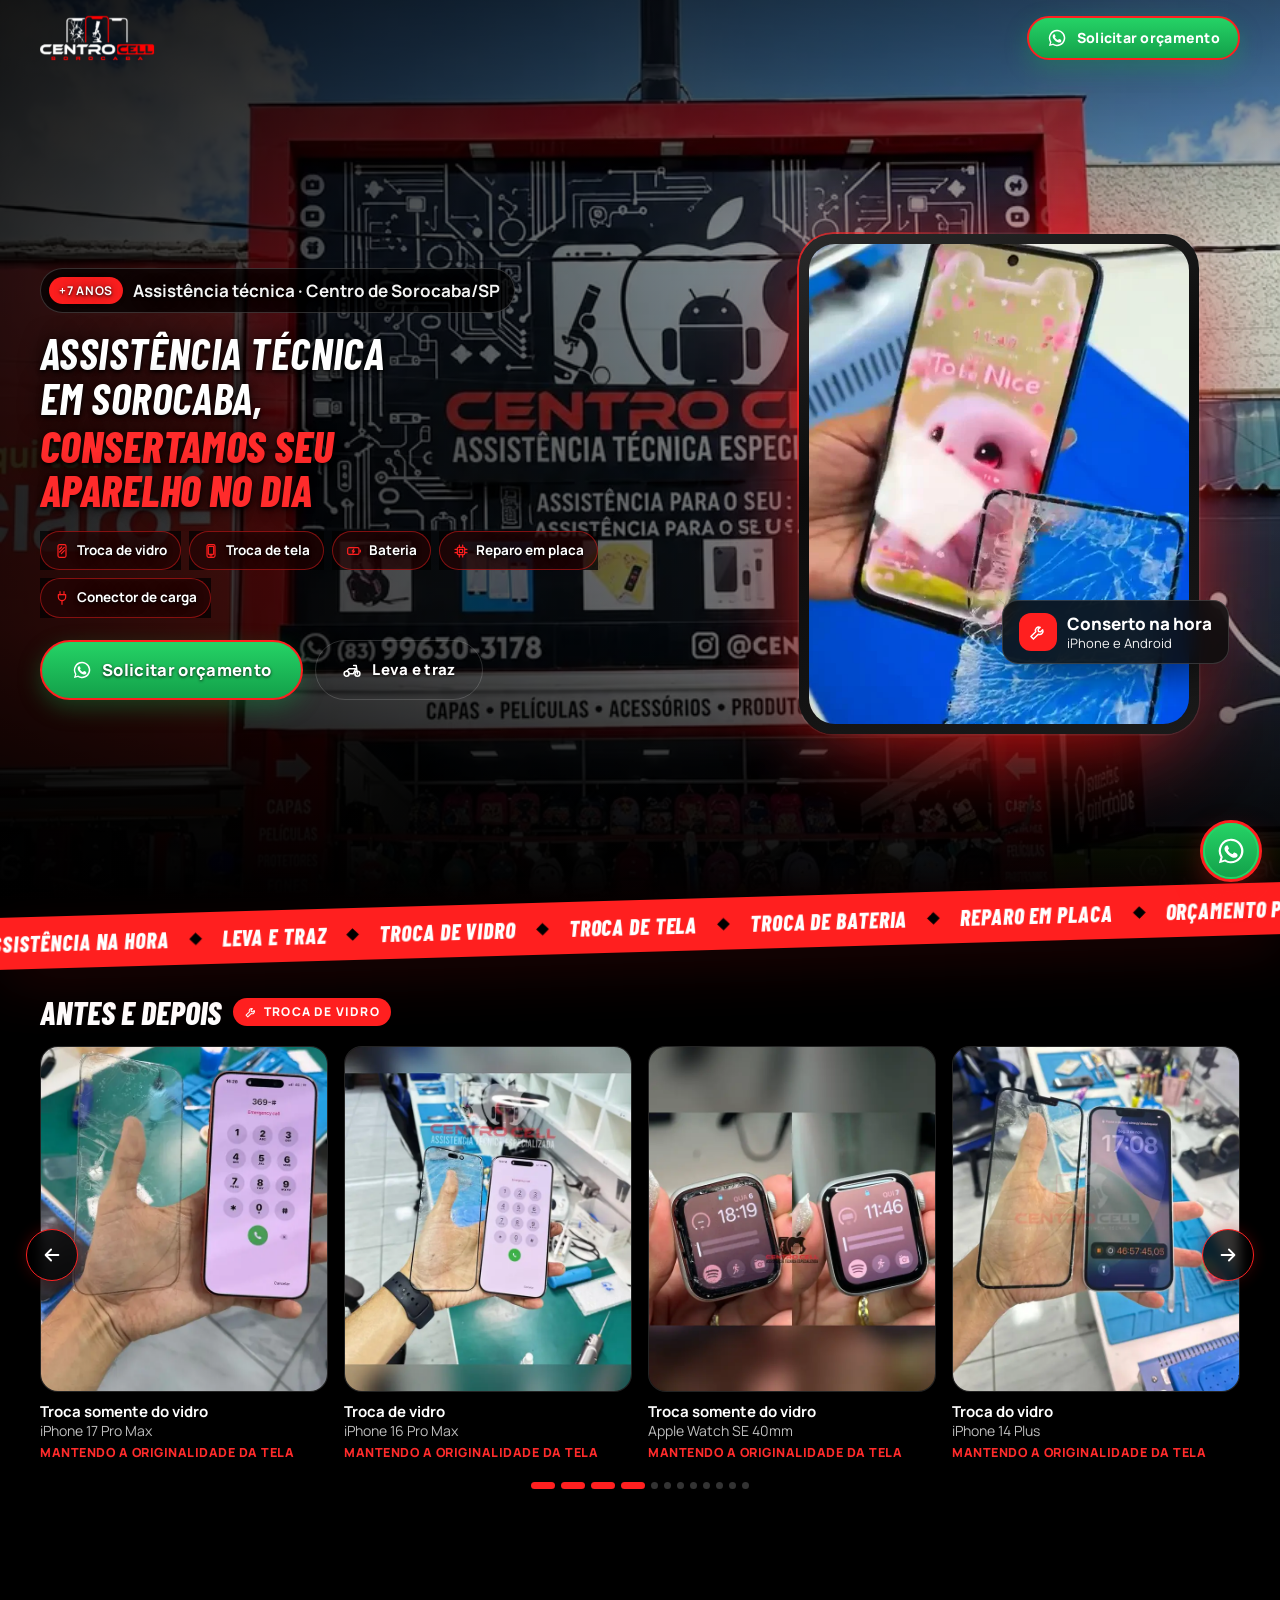
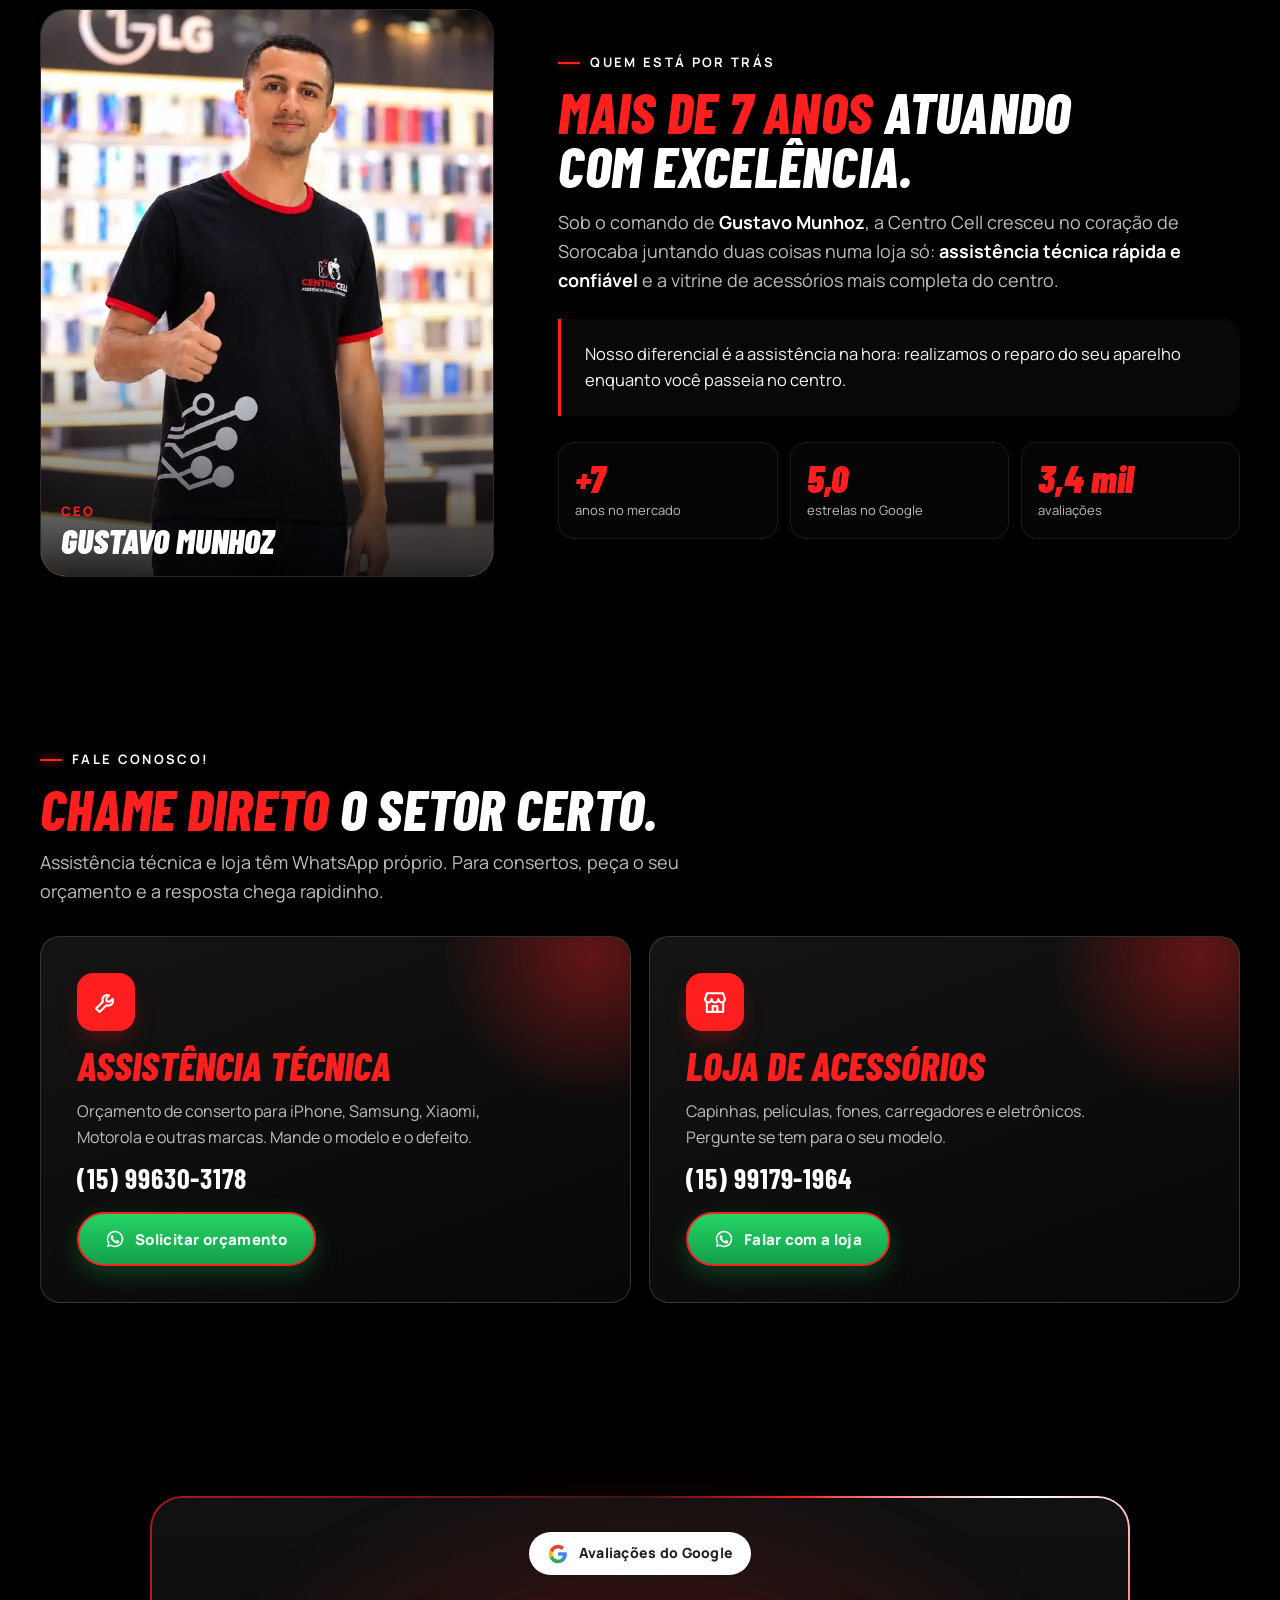
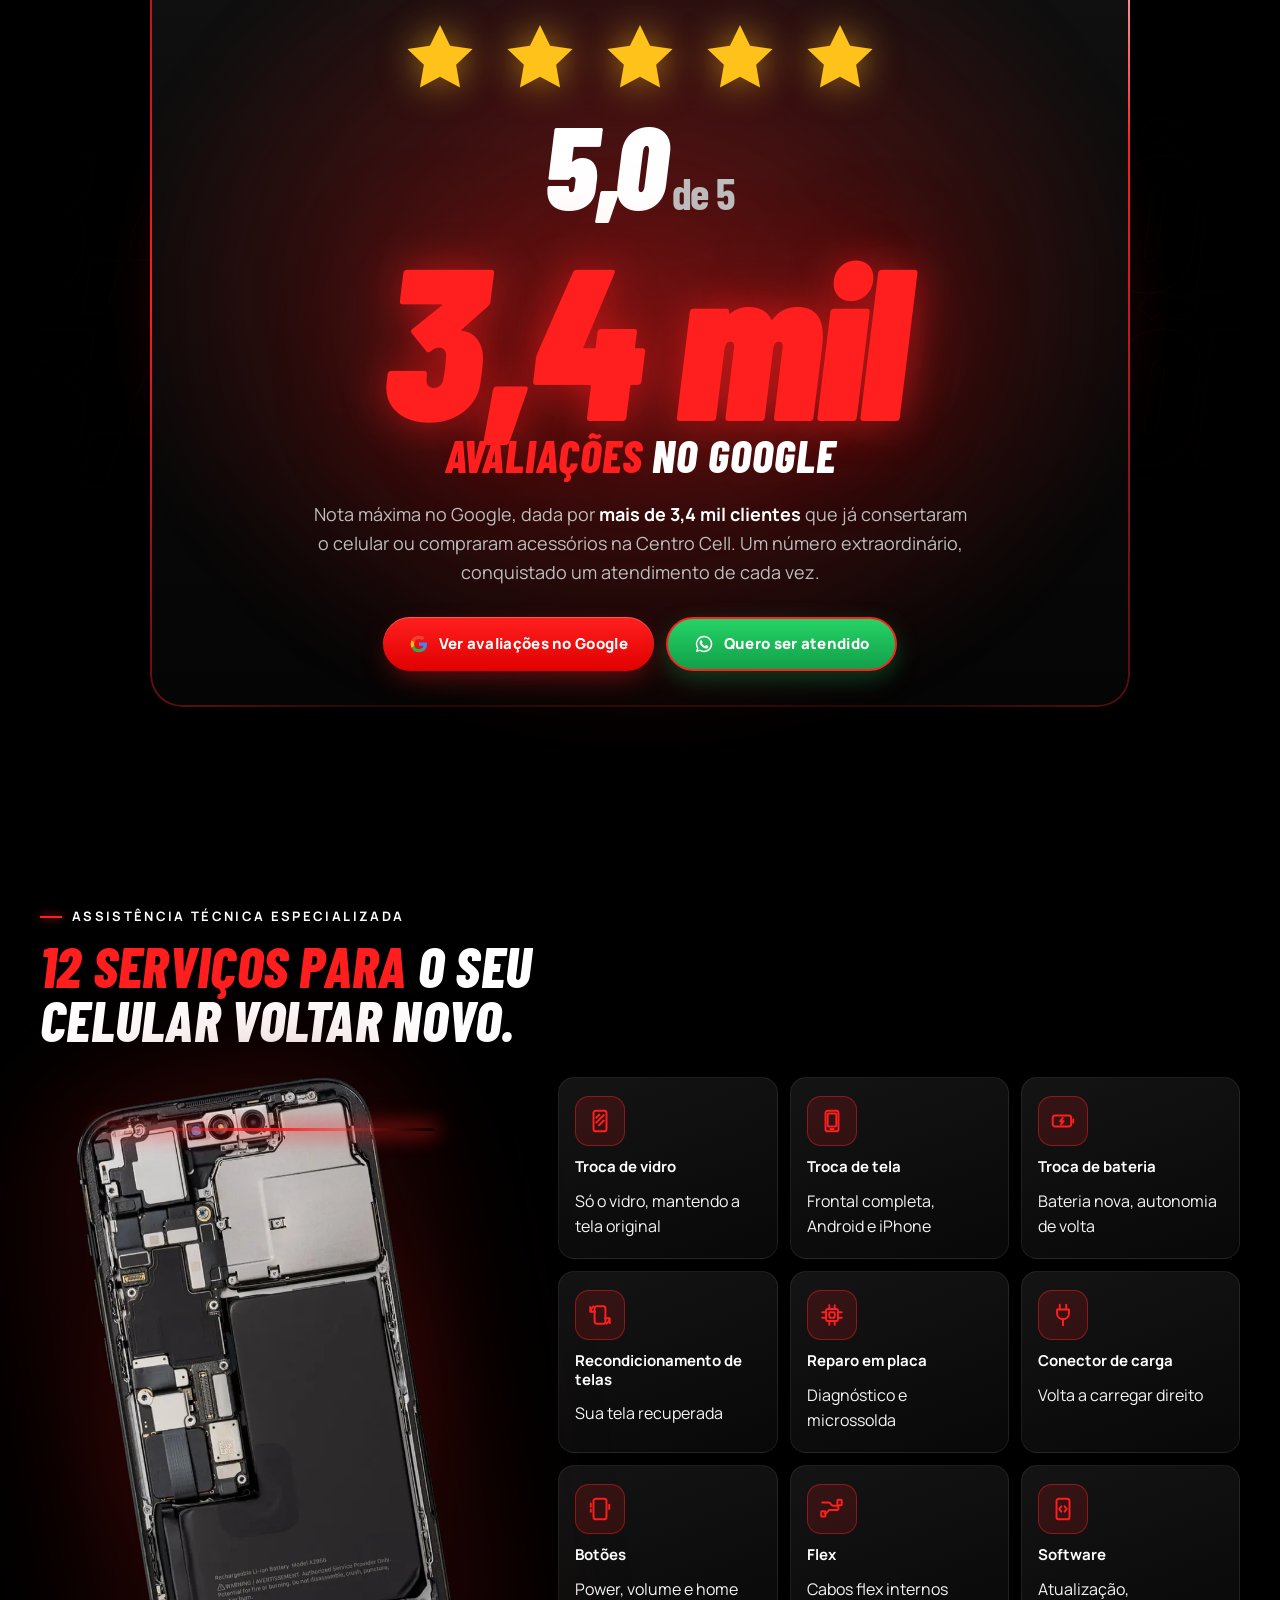
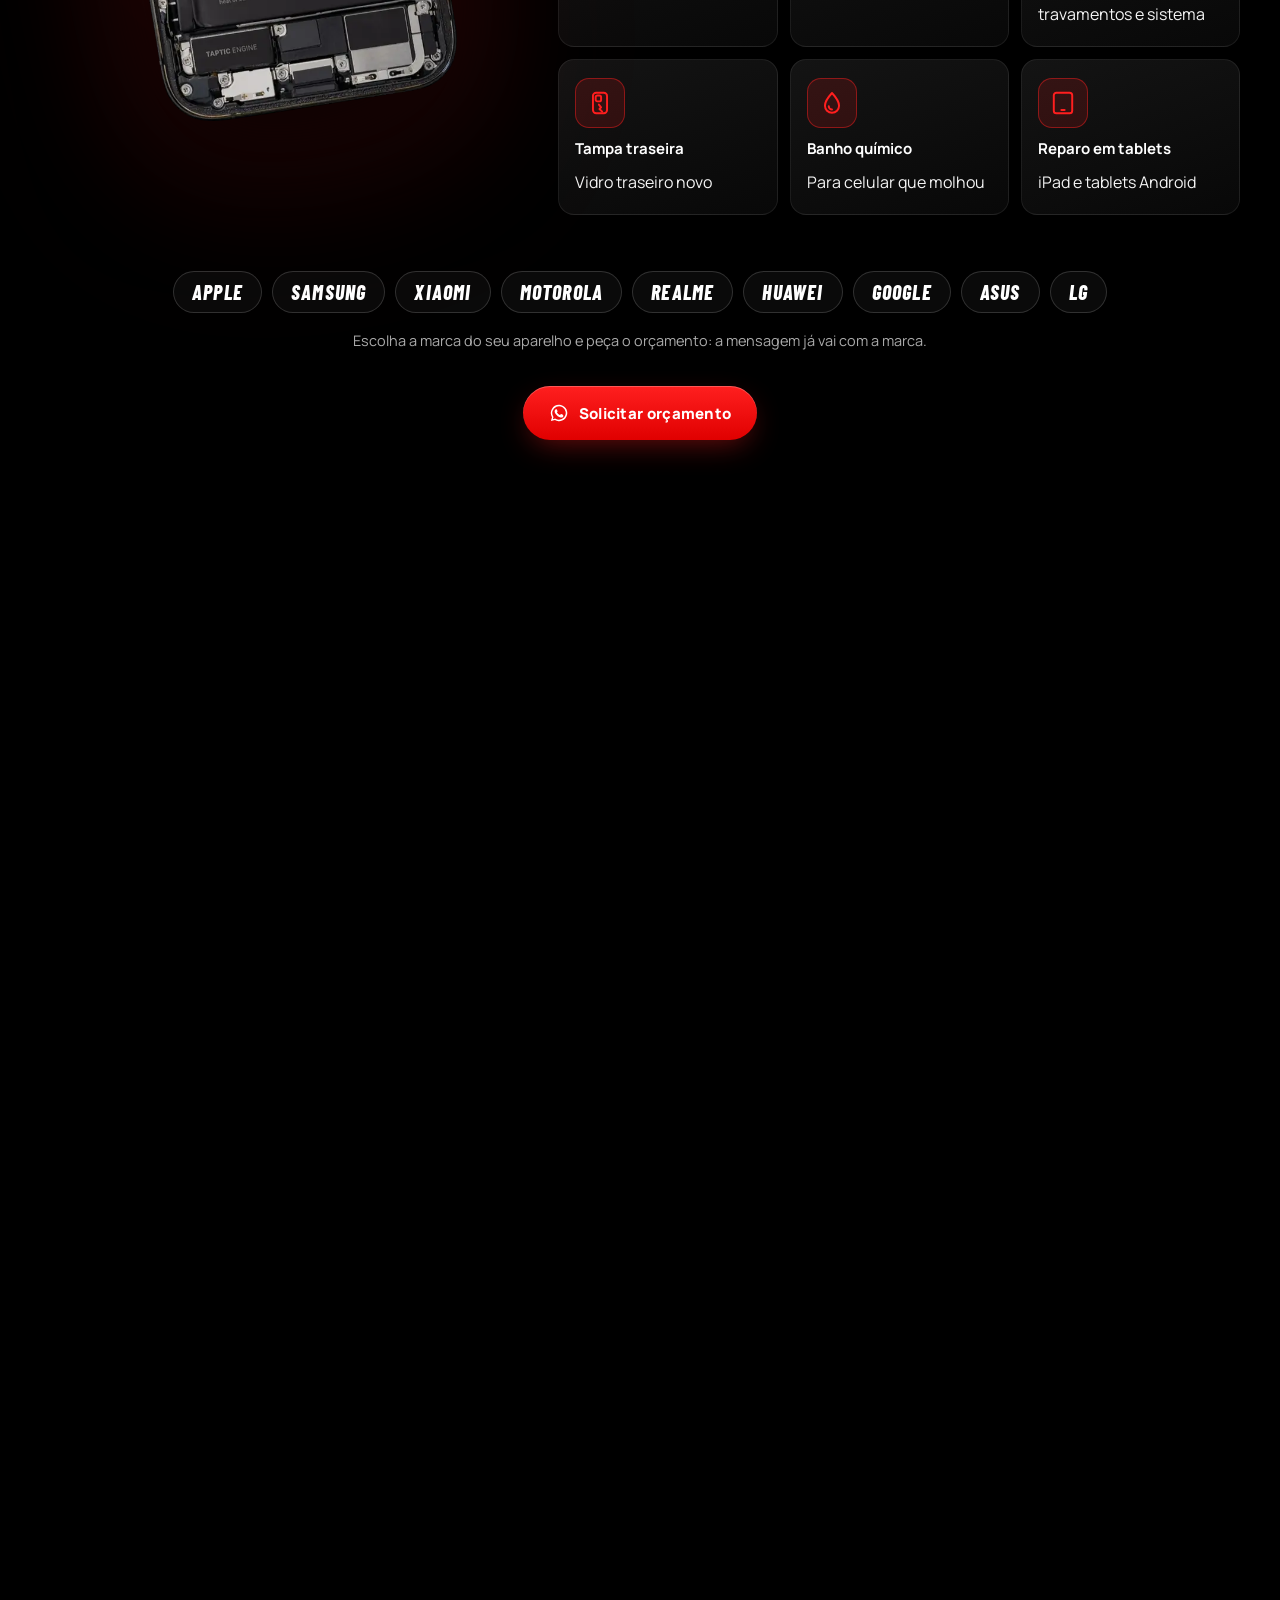
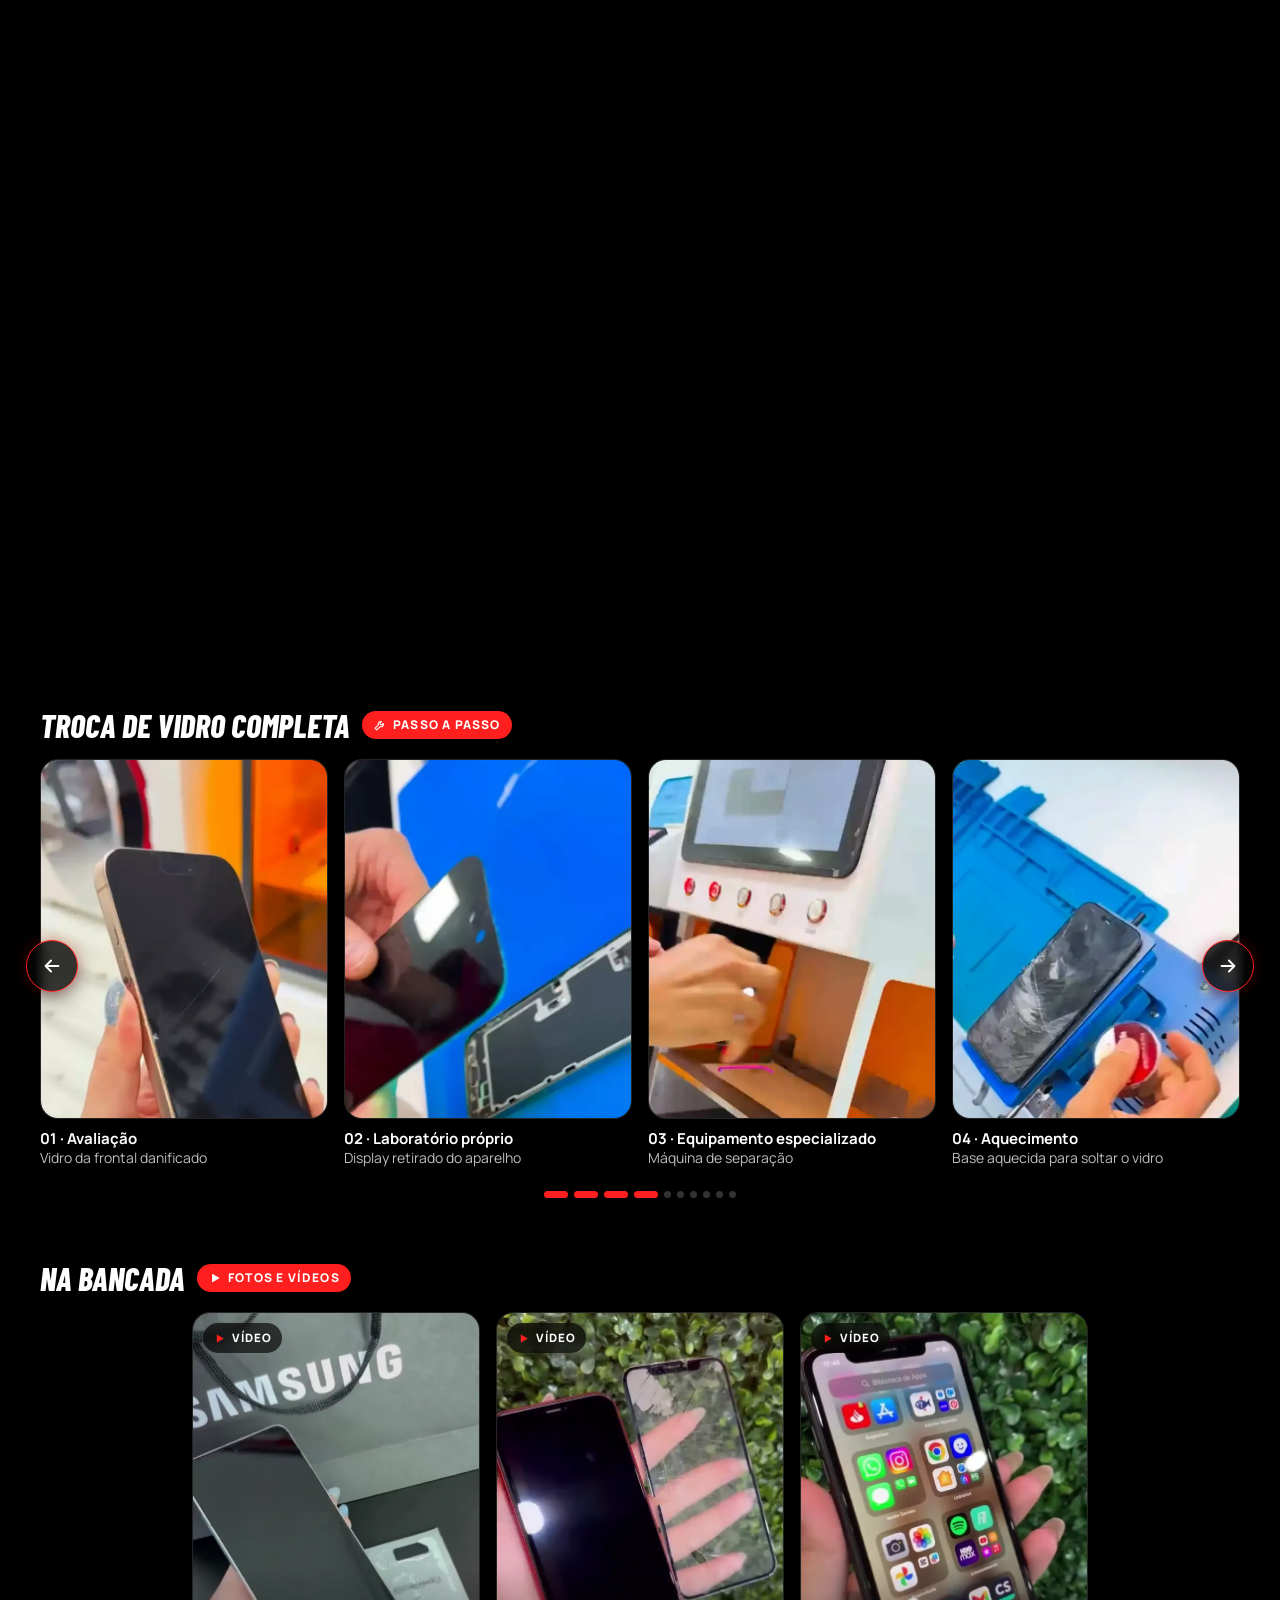
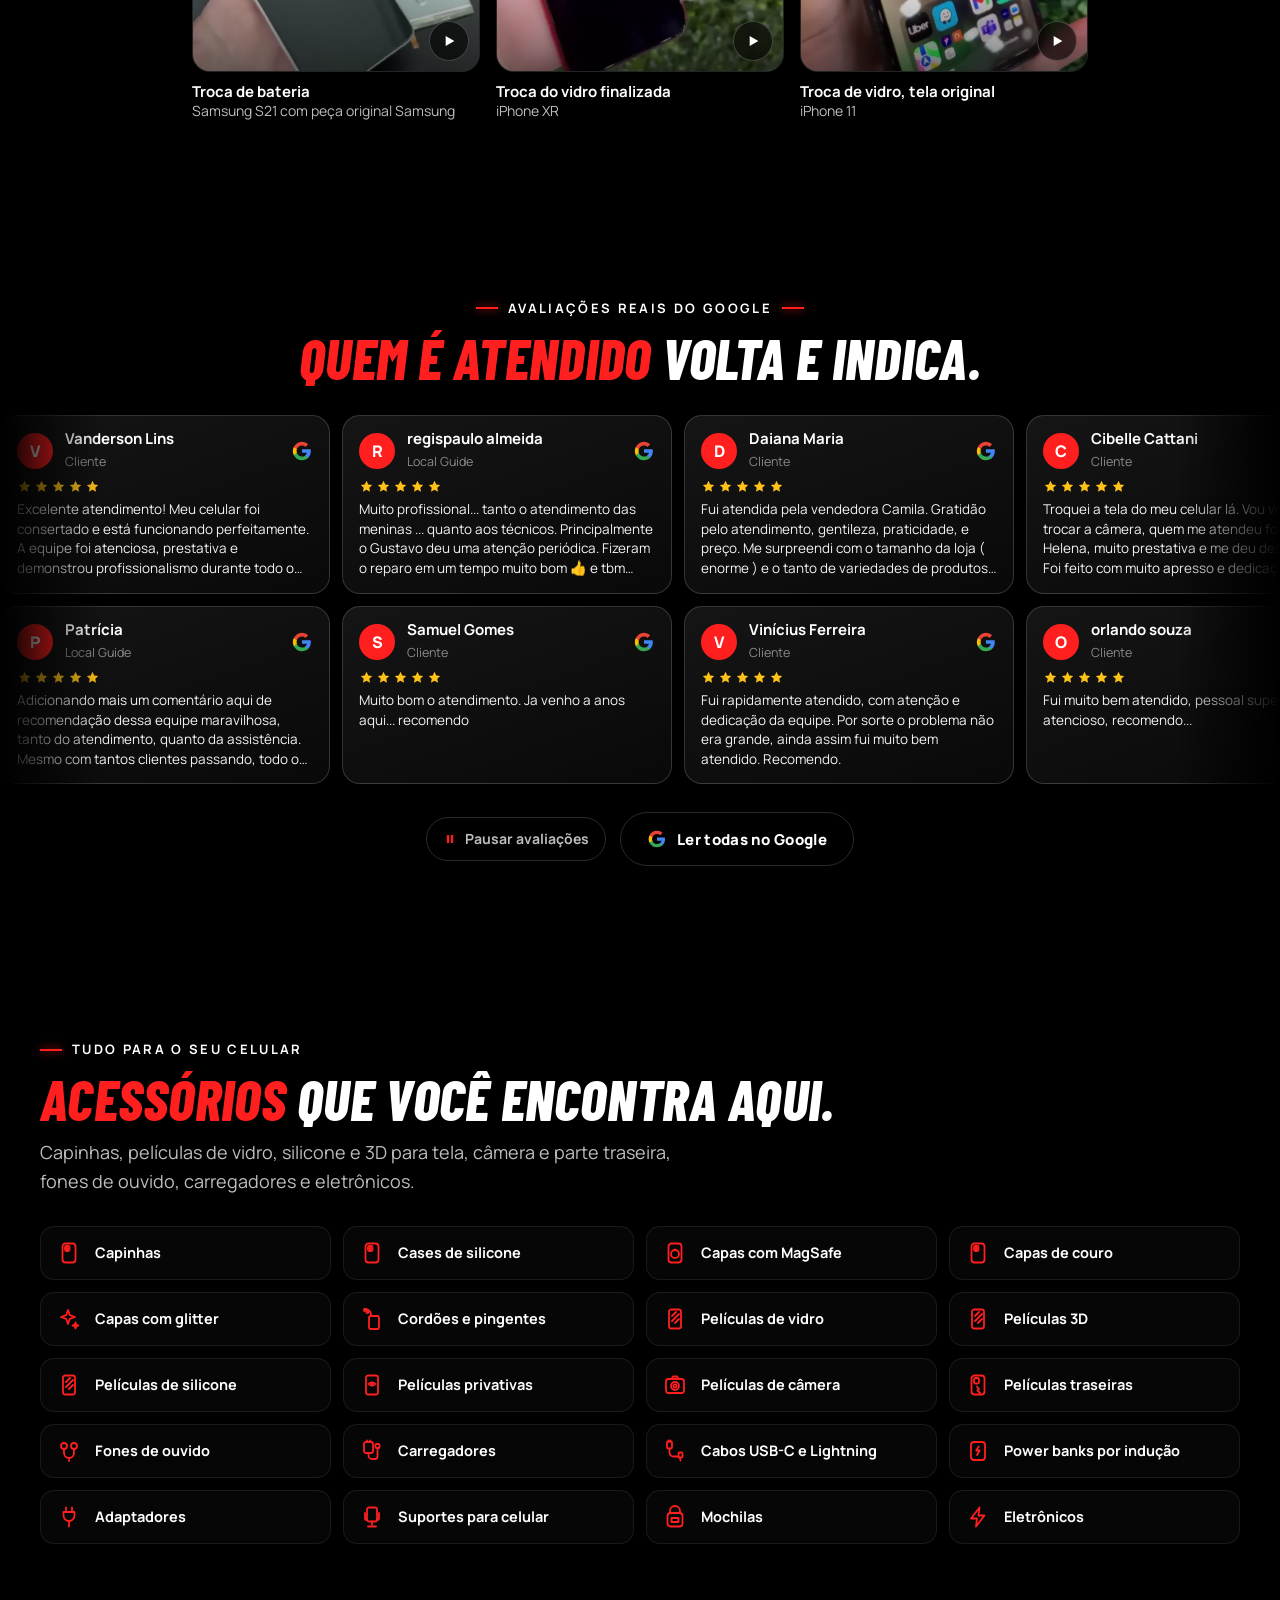
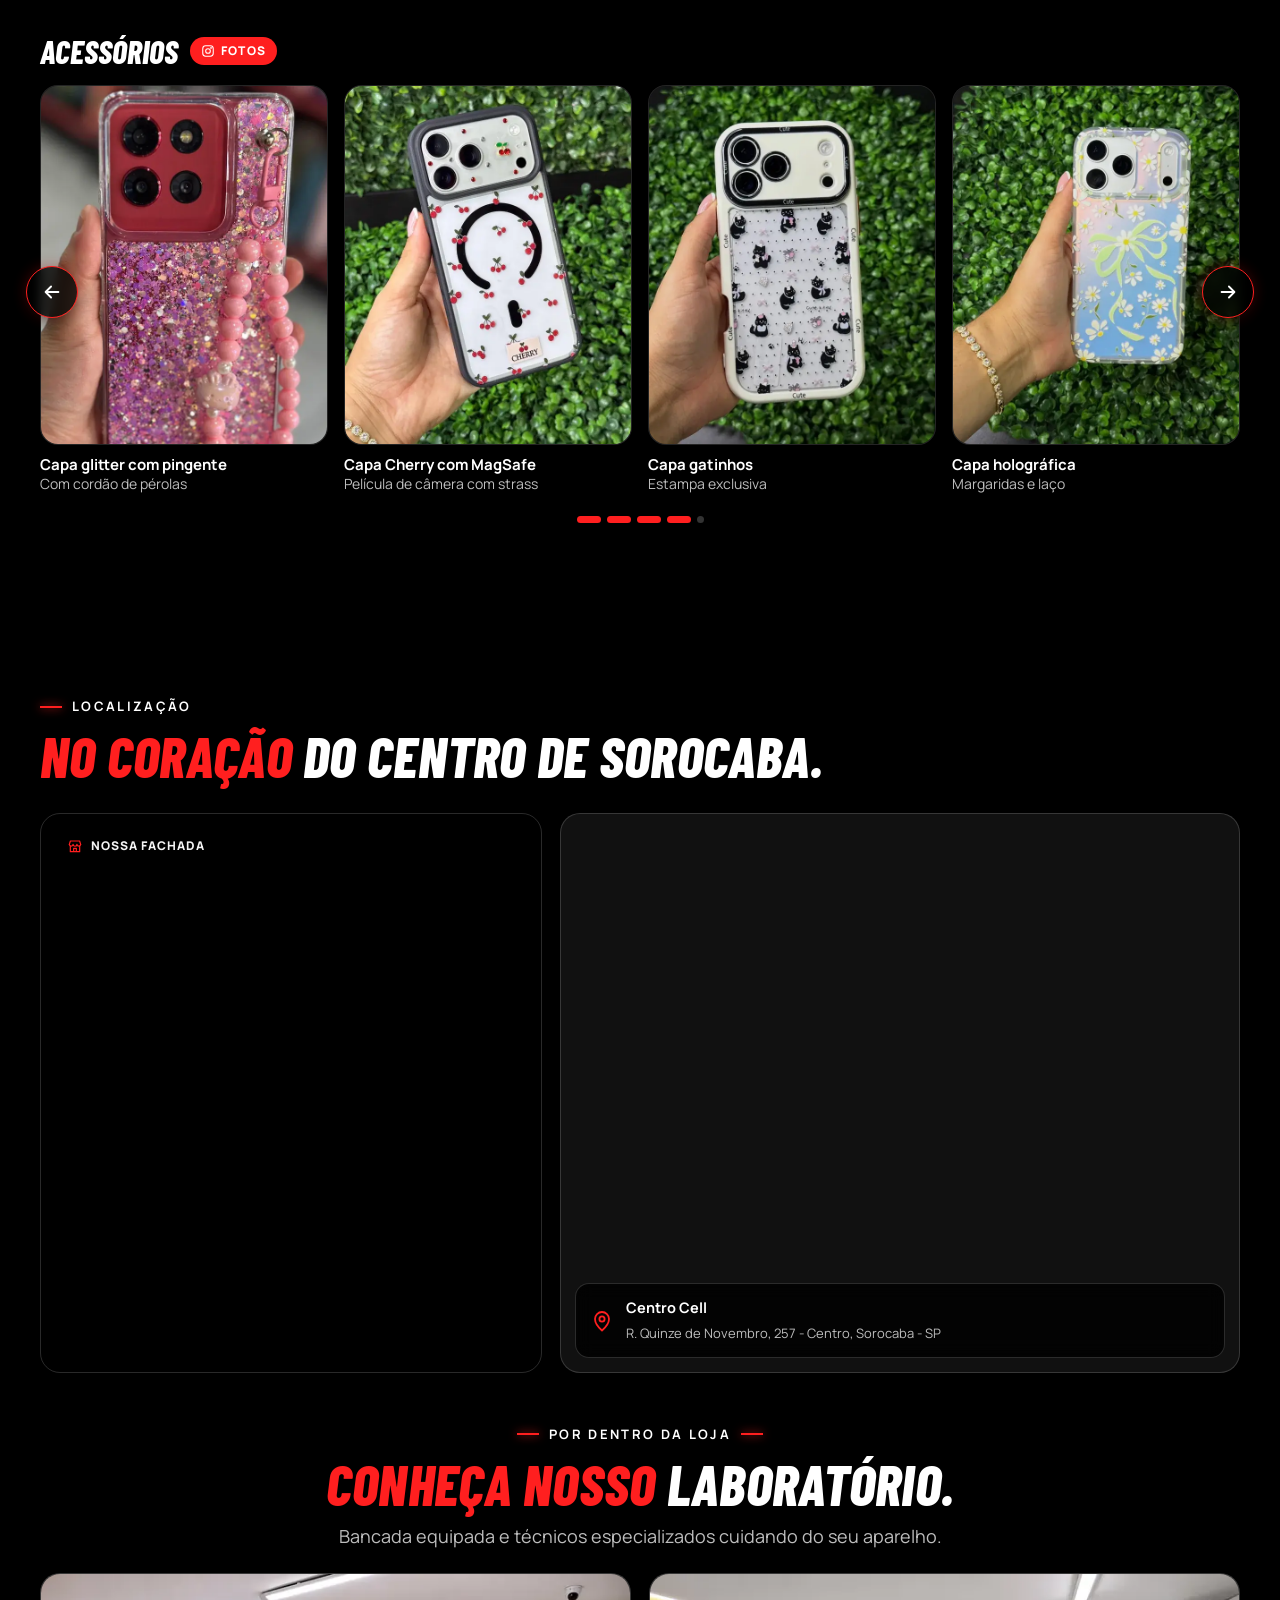
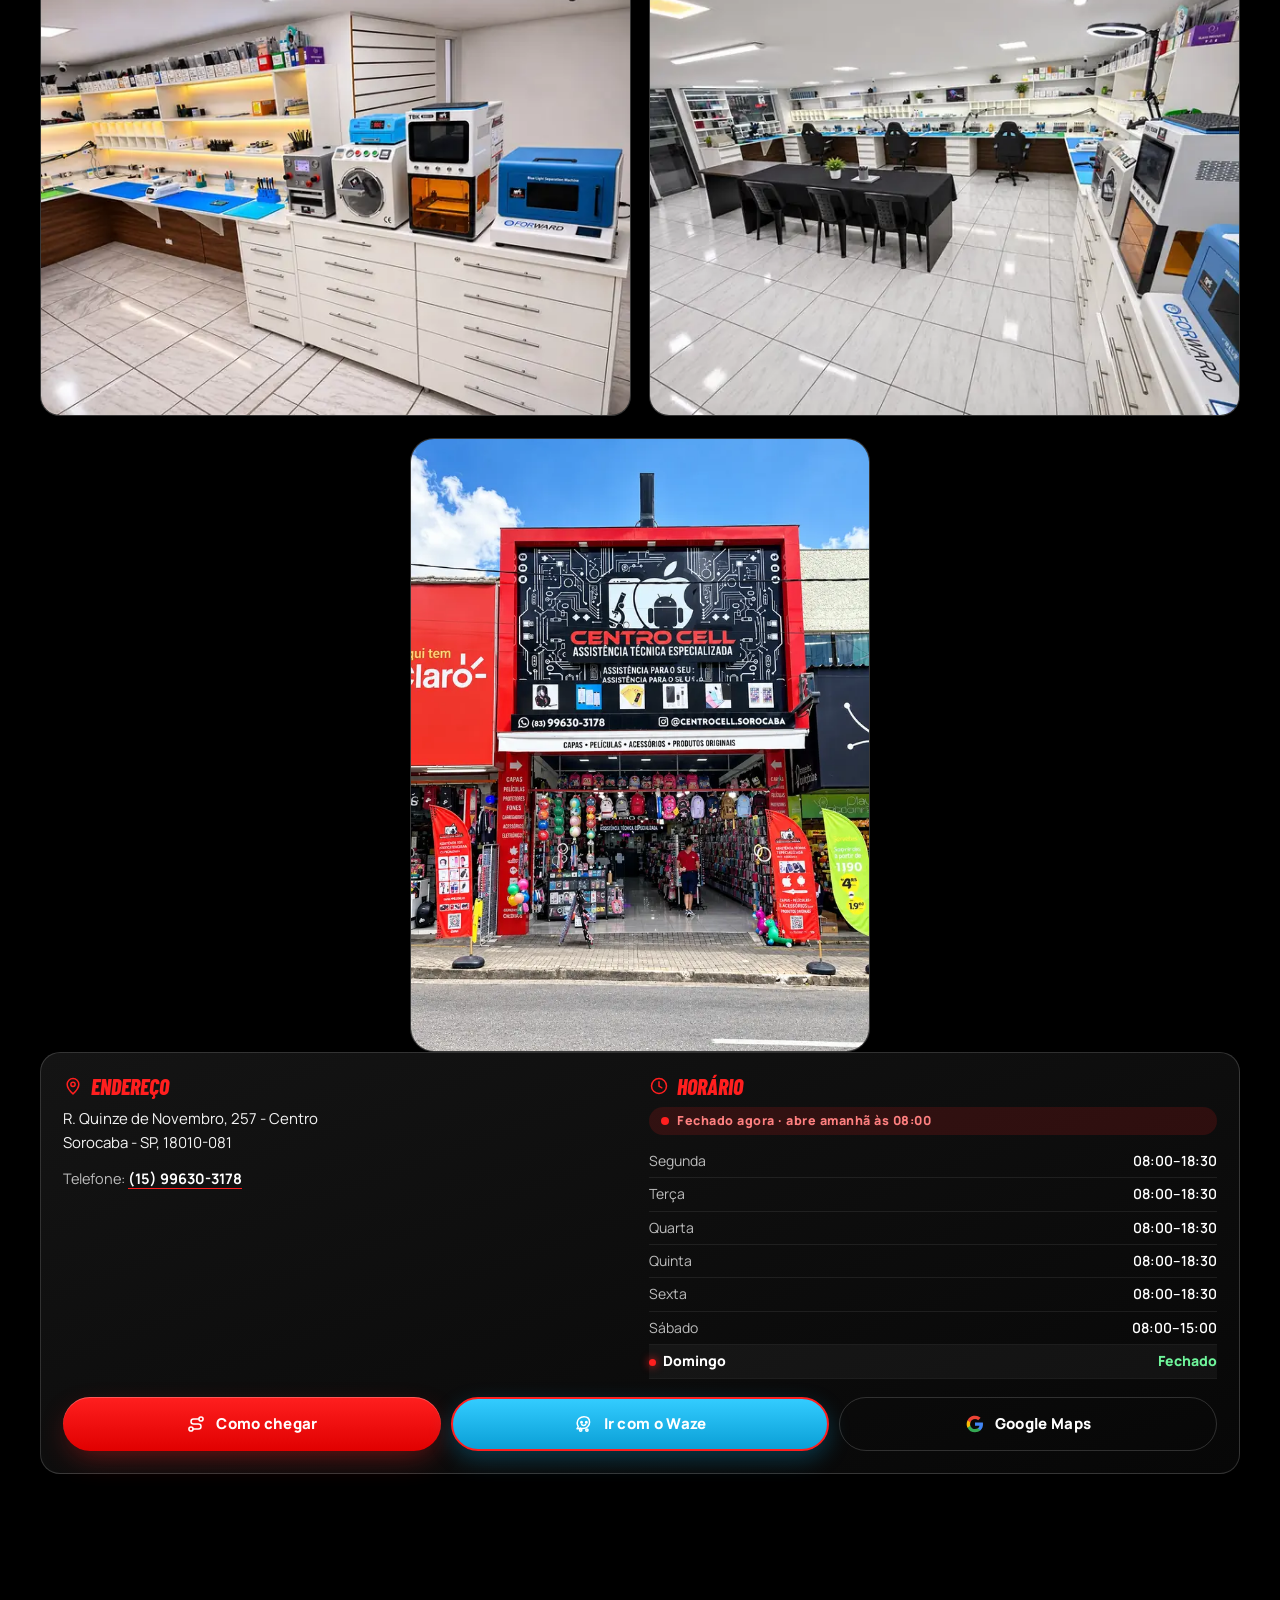
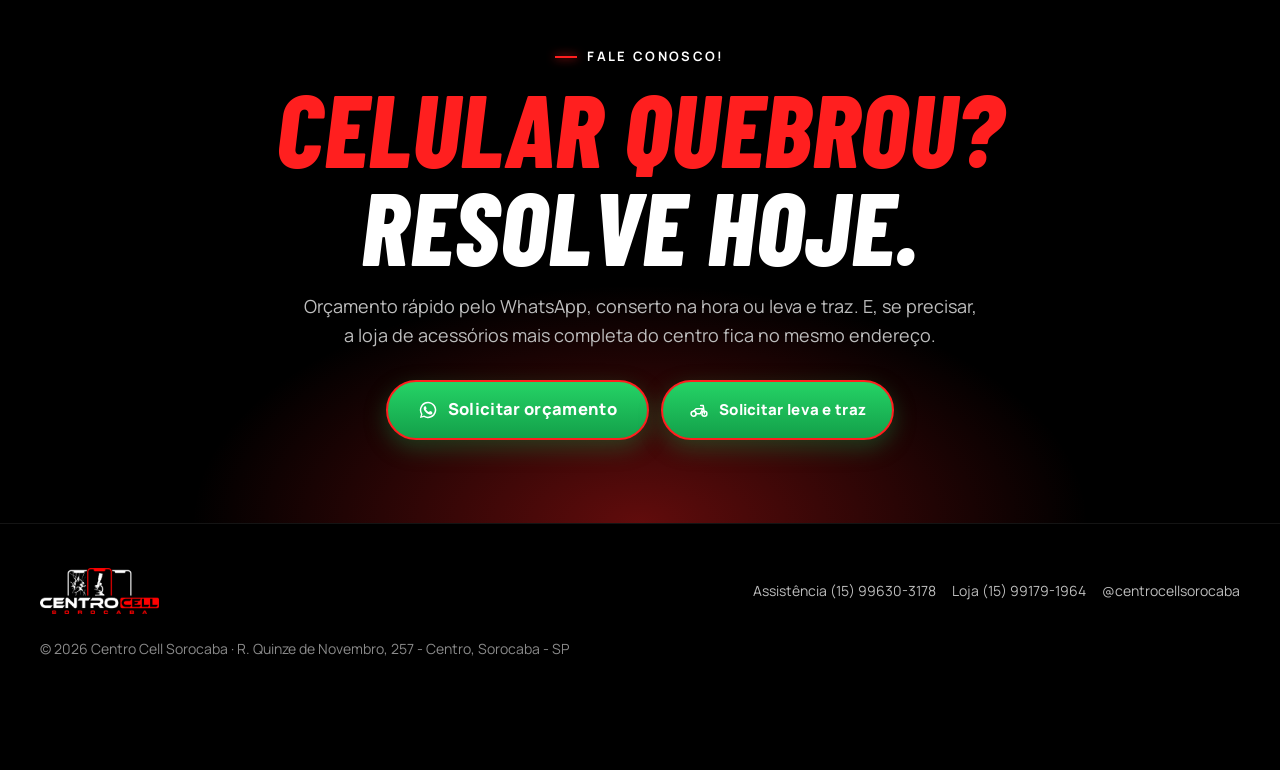
==== index.html @ 193ea474 "Remove menus do topo (desktop e celular) Co-Authored-By: Claude Sonnet 5.5 <noreply@anthropic.com> C" ====
<!doctype html>
<html lang="pt-BR">
<head>
<meta charset="utf-8">
<meta name="viewport" content="width=device-width, initial-scale=1, viewport-fit=cover">
<!-- SEO: "https://TROCAR-PELO-LINK-DO-VERCEL.vercel.app" é um marcador. Troque pelo link de produção. -->
<title>Centro Cell Sorocaba | Assistência técnica de celular e leva e traz</title>
<meta name="description" content="Assistência técnica de celulares e tablets no Centro de Sorocaba: conserto na hora, sistema leva e traz e garantia. iPhone e Android. 5 estrelas no Google com mais de 3,4 mil avaliações.">
<meta name="robots" content="index, follow, max-image-preview:large">
<link rel="canonical" href="https://TROCAR-PELO-LINK-DO-VERCEL.vercel.app/">
<link rel="icon" href="/favicon.ico" sizes="32x32">
<link rel="icon" href="/favicon.svg" type="image/svg+xml">
<link rel="apple-touch-icon" sizes="180x180" href="/apple-touch-icon.png">
<link rel="manifest" href="/site.webmanifest">
<meta name="theme-color" content="#000000">
<meta property="og:type" content="website">
<meta property="og:locale" content="pt_BR">
<meta property="og:site_name" content="Centro Cell Sorocaba">
<meta property="og:title" content="Centro Cell Sorocaba | Assistência técnica de celular e leva e traz">
<meta property="og:description" content="Conserto de celular na hora, sistema leva e traz e garantia no Centro de Sorocaba. 5 estrelas no Google.">
<meta property="og:url" content="https://TROCAR-PELO-LINK-DO-VERCEL.vercel.app/">
<meta property="og:image" content="https://TROCAR-PELO-LINK-DO-VERCEL.vercel.app/og-image.jpg">
<meta property="og:image:width" content="1200">
<meta property="og:image:height" content="1200">
<meta property="og:image:alt" content="Logo da Centro Cell Sorocaba">
<meta name="twitter:card" content="summary">
<meta name="twitter:image" content="https://TROCAR-PELO-LINK-DO-VERCEL.vercel.app/og-image.jpg">
<link rel="preconnect" href="https://fonts.googleapis.com">
<link rel="preconnect" href="https://fonts.gstatic.com" crossorigin>
<link rel="preload" as="style" href="https://fonts.googleapis.com/css2?family=Barlow+Condensed:ital,wght@0,700;0,800;0,900;1,700;1,800;1,900&family=Manrope:wght@400;500;600;700;800&display=swap" onload="this.onload=null;this.rel='stylesheet'"><noscript><link rel="stylesheet" href="https://fonts.googleapis.com/css2?family=Barlow+Condensed:ital,wght@0,700;0,800;0,900;1,700;1,800;1,900&family=Manrope:wght@400;500;600;700;800&display=swap"></noscript>
<script type="application/ld+json">
{
  "@context": "https://schema.org",
  "@type": "MobilePhoneStore",
  "name": "Centro Cell Sorocaba",
  "url": "https://TROCAR-PELO-LINK-DO-VERCEL.vercel.app/",
  "image": "https://TROCAR-PELO-LINK-DO-VERCEL.vercel.app/assets/fotos/fachada.webp",
  "description": "Assistência técnica especializada em celulares e tablets Apple e Android, com sistema leva e traz, eletrônicos e acessórios para celular no Centro de Sorocaba/SP.",
  "telephone": "+55 15 99630-3178",
  "address": {"@type": "PostalAddress", "streetAddress": "R. Quinze de Novembro, 257 - Centro", "addressLocality": "Sorocaba", "addressRegion": "SP", "postalCode": "18010-081", "addressCountry": "BR"},
  "geo": {"@type": "GeoCoordinates", "latitude": -23.5002386, "longitude": -47.4544519},
  "openingHoursSpecification": [{"@type": "OpeningHoursSpecification", "dayOfWeek": ["Monday","Tuesday","Wednesday","Thursday","Friday"], "opens": "08:00", "closes": "18:30"}, {"@type": "OpeningHoursSpecification", "dayOfWeek": "Saturday", "opens": "08:00", "closes": "15:00"}],
  "aggregateRating": {"@type": "AggregateRating", "ratingValue": "5", "bestRating": "5", "reviewCount": "3400"},
  "founder": {"@type": "Person", "name": "Gustavo Munhoz", "jobTitle": "CEO"},
  "sameAs": ["https://www.instagram.com/centrocellsorocaba/"]
}
</script>
<link rel="preload" href="assets/img/logo-640.webp" as="image" fetchpriority="high">
<link rel="stylesheet" href="assets/style.css?v=20261125c">
</head>
<body>
<a class="skip" href="#inicio">Pular para o conteúdo</a>
<svg width="0" height="0" style="position:absolute" aria-hidden="true">
  <defs>
    <symbol id="i-chat" viewBox="0 0 24 24" fill="none" stroke="currentColor" stroke-width="1.9" stroke-linecap="round" stroke-linejoin="round"><path d="M4 19.5l1.3-3.9A8 8 0 1 1 8.6 19z"/><path d="M9.2 9.3c.2 2.6 2.4 4.9 5.2 5.4l1-1.2-1.6-1-1 .6a3.6 3.6 0 0 1-1.9-1.9l.6-1-1-1.6z" fill="currentColor" stroke-width="1"/></symbol>
    <symbol id="i-screen" viewBox="0 0 24 24" fill="none" stroke="currentColor" stroke-width="1.8" stroke-linecap="round" stroke-linejoin="round"><rect x="6" y="2.5" width="12" height="19" rx="2.2"/><path d="M10 18.5h4"/><path d="M9.5 6.5l2.2 3-1.7 1.8 3 3.2M11.7 9.5l2.6-1.2"/></symbol>
    <symbol id="i-battery" viewBox="0 0 24 24" fill="none" stroke="currentColor" stroke-width="1.8" stroke-linecap="round" stroke-linejoin="round"><rect x="2.5" y="7" width="17" height="10" rx="2"/><path d="M21.5 10.5v3"/><path d="M11.8 9l-2.4 3.2h3.2L10.2 15"/></symbol>
    <symbol id="i-plug" viewBox="0 0 24 24" fill="none" stroke="currentColor" stroke-width="1.8" stroke-linecap="round" stroke-linejoin="round"><path d="M9 2.5v4.5M15 2.5v4.5"/><path d="M6.5 7h11v3.5a5.5 5.5 0 0 1-11 0z"/><path d="M12 16v5.5"/></symbol>
    <symbol id="i-tool" viewBox="0 0 24 24" fill="none" stroke="currentColor" stroke-width="1.8" stroke-linecap="round" stroke-linejoin="round"><path d="M14.6 6.4a4 4 0 0 0-5.3 5.3L3.5 17.5l3 3 5.8-5.8a4 4 0 0 0 5.3-5.3l-2.4 2.4-2.6-.5-.5-2.6z"/></symbol>
    <symbol id="i-micro" viewBox="0 0 24 24" fill="none" stroke="currentColor" stroke-width="1.8" stroke-linecap="round" stroke-linejoin="round"><circle cx="9" cy="9" r="5.5"/><path d="M6.5 7.5l2 2.5 2.5-2"/><path d="M13 13l7.5 7.5"/><path d="M18 18l2.5-2.5"/></symbol>
    <symbol id="i-case" viewBox="0 0 24 24" fill="none" stroke="currentColor" stroke-width="1.8" stroke-linecap="round" stroke-linejoin="round"><rect x="5.5" y="2.5" width="13" height="19" rx="3"/><rect x="8" y="5" width="4.5" height="5" rx="1.2"/><circle cx="10.25" cy="7.5" r=".9"/></symbol>
    <symbol id="i-film" viewBox="0 0 24 24" fill="none" stroke="currentColor" stroke-width="1.8" stroke-linecap="round" stroke-linejoin="round"><rect x="6" y="2.5" width="12" height="19" rx="2.2"/><path d="M9 9l4-4M9 14l7-7M12 16l4-4"/></symbol>
    <symbol id="i-charger" viewBox="0 0 24 24" fill="none" stroke="currentColor" stroke-width="1.8" stroke-linecap="round" stroke-linejoin="round"><rect x="4" y="3" width="9" height="11" rx="2"/><path d="M7 3V1.5M10 3V1.5"/><path d="M8.5 14v2.5a3.5 3.5 0 0 0 3.5 3.5h3a2.5 2.5 0 0 0 2.5-2.5V9"/><rect x="15.5" y="5" width="4" height="4" rx="1"/></symbol>
    <symbol id="i-cash" viewBox="0 0 24 24" fill="none" stroke="currentColor" stroke-width="1.8" stroke-linecap="round" stroke-linejoin="round"><rect x="2.5" y="6" width="19" height="12" rx="1.6"/><circle cx="12" cy="12" r="2.8"/><path d="M6 9.5v5M18 9.5v5"/></symbol>
    <symbol id="i-shield" viewBox="0 0 24 24" fill="none" stroke="currentColor" stroke-width="1.8" stroke-linecap="round" stroke-linejoin="round"><path d="M12 2.5l7.5 3v5.6c0 4.6-3.1 8.6-7.5 10.4-4.4-1.8-7.5-5.8-7.5-10.4V5.5z"/><path d="M8.6 12l2.4 2.4 4.6-4.8"/></symbol>
    <symbol id="i-clock" viewBox="0 0 24 24" fill="none" stroke="currentColor" stroke-width="1.8" stroke-linecap="round" stroke-linejoin="round"><circle cx="12" cy="12" r="9"/><path d="M12 7v5.2l3.4 2"/></symbol>
    <symbol id="i-bolt" viewBox="0 0 24 24" fill="none" stroke="currentColor" stroke-width="1.8" stroke-linecap="round" stroke-linejoin="round"><path d="M13.5 2.5L5 13.5h6l-1 8 8.5-11h-6z"/></symbol>
    <symbol id="i-drop" viewBox="0 0 24 24" fill="none" stroke="currentColor" stroke-width="1.8" stroke-linecap="round" stroke-linejoin="round"><path d="M12 2.8s6.5 7 6.5 11.7a6.5 6.5 0 0 1-13 0C5.5 9.8 12 2.8 12 2.8z"/><path d="M9 15a3 3 0 0 0 3 3"/></symbol>
    <symbol id="i-pin" viewBox="0 0 24 24" fill="none" stroke="currentColor" stroke-width="1.8" stroke-linecap="round" stroke-linejoin="round"><path d="M12 21.5s-7-6.1-7-11.5a7 7 0 0 1 14 0c0 5.4-7 11.5-7 11.5z"/><circle cx="12" cy="10" r="2.6"/></symbol>
    <symbol id="i-phone" viewBox="0 0 24 24" fill="none" stroke="currentColor" stroke-width="1.8" stroke-linecap="round" stroke-linejoin="round"><path d="M5 3.5h3.3l1.6 4.2-2.2 1.4a11 11 0 0 0 5.2 5.2l1.4-2.2 4.2 1.6V17a2.5 2.5 0 0 1-2.7 2.5A15.3 15.3 0 0 1 2.5 6.2 2.5 2.5 0 0 1 5 3.5z"/></symbol>
    <symbol id="i-check" viewBox="0 0 24 24" fill="none" stroke="currentColor" stroke-width="2.2" stroke-linecap="round" stroke-linejoin="round"><path d="M4.5 12.5l4.6 4.6L19.5 6.8"/></symbol>
    <symbol id="i-arrow" viewBox="0 0 24 24" fill="none" stroke="currentColor" stroke-width="2" stroke-linecap="round" stroke-linejoin="round"><path d="M5 12h13M13 6l6 6-6 6"/></symbol>
    <symbol id="i-store" viewBox="0 0 24 24" fill="none" stroke="currentColor" stroke-width="1.8" stroke-linecap="round" stroke-linejoin="round"><path d="M3.5 9.5l1.6-5h13.8l1.6 5"/><path d="M3.5 9.5a2.8 2.8 0 0 0 5.6 0 2.9 2.9 0 0 0 5.8 0 2.8 2.8 0 0 0 5.6 0"/><path d="M5 12v8.5h14V12M10 20.5v-5h4v5"/></symbol>
    <symbol id="i-cam" viewBox="0 0 24 24" fill="none" stroke="currentColor" stroke-width="1.8" stroke-linecap="round" stroke-linejoin="round"><rect x="3" y="3" width="18" height="18" rx="5"/><circle cx="12" cy="12" r="4"/><circle cx="17.2" cy="6.8" r=".6" fill="currentColor"/></symbol>
    <symbol id="i-fb" viewBox="0 0 24 24" fill="none" stroke="currentColor" stroke-width="1.8" stroke-linecap="round" stroke-linejoin="round"><rect x="3" y="3" width="18" height="18" rx="5"/><path d="M15.5 7.5h-2a2.5 2.5 0 0 0-2.5 2.5v11M9 13h6"/></symbol>
    <symbol id="i-plus" viewBox="0 0 24 24" fill="none" stroke="currentColor" stroke-width="2.2" stroke-linecap="round"><path d="M12 5v14M5 12h14"/></symbol>
    <symbol id="i-medal" viewBox="0 0 24 24" fill="none" stroke="currentColor" stroke-width="1.8" stroke-linecap="round" stroke-linejoin="round"><circle cx="12" cy="9" r="6"/><path d="M8.5 13.8L7 21.5l5-2.6 5 2.6-1.5-7.7"/><path d="M9.6 9.2l1.6 1.6 3.2-3.3"/></symbol>
    <symbol id="i-trophy" viewBox="0 0 24 24" fill="none" stroke="currentColor" stroke-width="1.8" stroke-linecap="round" stroke-linejoin="round"><path d="M7 3.5h10v5a5 5 0 0 1-10 0z"/><path d="M7 5.5H4a3 3 0 0 0 3 4M17 5.5h3a3 3 0 0 1-3 4"/><path d="M12 13.5v4M8 21h8M9 21v-1.5a3 3 0 0 1 6 0V21"/></symbol>
    <symbol id="i-star" viewBox="0 0 24 24" fill="currentColor"><path d="M12 2.8l2.8 5.8 6.3.9-4.6 4.4 1.1 6.3L12 17.2l-5.6 3 1.1-6.3L2.9 9.5l6.3-.9z"/></symbol>
    <symbol id="i-heart" viewBox="0 0 24 24" fill="none" stroke="currentColor" stroke-width="1.8" stroke-linecap="round" stroke-linejoin="round"><path d="M12 20s-7.5-4.6-7.5-10.2A4.3 4.3 0 0 1 12 7.3a4.3 4.3 0 0 1 7.5 2.5C19.5 15.4 12 20 12 20z"/></symbol>
    <symbol id="i-speaker" viewBox="0 0 24 24" fill="none" stroke="currentColor" stroke-width="1.8" stroke-linecap="round" stroke-linejoin="round"><rect x="5" y="2.5" width="14" height="19" rx="2.5"/><circle cx="12" cy="14.5" r="3.6"/><circle cx="12" cy="14.5" r="1" fill="currentColor"/><circle cx="12" cy="6.5" r="1.4"/></symbol>
    <symbol id="i-chip" viewBox="0 0 24 24" fill="none" stroke="currentColor" stroke-width="1.8" stroke-linecap="round" stroke-linejoin="round"><rect x="6.5" y="6.5" width="11" height="11" rx="1.6"/><rect x="9.5" y="9.5" width="5" height="5" rx=".6"/><path d="M9.5 3v3.5M14.5 3v3.5M9.5 17.5V21M14.5 17.5V21M3 9.5h3.5M3 14.5h3.5M17.5 9.5H21M17.5 14.5H21"/></symbol>
    <symbol id="i-phone2" viewBox="0 0 24 24" fill="none" stroke="currentColor" stroke-width="1.8" stroke-linecap="round" stroke-linejoin="round"><rect x="6" y="2.5" width="12" height="19" rx="2.2"/><path d="M10.5 18.5h3"/></symbol>
    <symbol id="i-tablet" viewBox="0 0 24 24" fill="none" stroke="currentColor" stroke-width="1.8" stroke-linecap="round" stroke-linejoin="round"><rect x="3.5" y="2.5" width="17" height="19" rx="2.4"/><path d="M10.5 18.5h3"/></symbol>
    <symbol id="i-lens" viewBox="0 0 24 24" fill="none" stroke="currentColor" stroke-width="1.8" stroke-linecap="round" stroke-linejoin="round"><rect x="3" y="6" width="18" height="14" rx="2.5"/><path d="M8.5 6l1.5-2.5h4L15.5 6"/><circle cx="12" cy="13" r="4"/><circle cx="12" cy="13" r="1.6"/></symbol>
    <symbol id="i-back" viewBox="0 0 24 24" fill="none" stroke="currentColor" stroke-width="1.8" stroke-linecap="round" stroke-linejoin="round"><rect x="5.5" y="2.5" width="13" height="19" rx="3"/><rect x="8" y="5" width="5" height="5.5" rx="1.5"/><path d="M11 13.5l2 2.5-1.5 1.5 2.5 2.5"/></symbol>
    <symbol id="i-sound" viewBox="0 0 24 24" fill="none" stroke="currentColor" stroke-width="1.8" stroke-linecap="round" stroke-linejoin="round"><path d="M4 9.5h3.5L12 5.5v13l-4.5-4H4z"/><path d="M15.5 9a4 4 0 0 1 0 6M18 6.5a7.5 7.5 0 0 1 0 11"/></symbol>
    <symbol id="i-code" viewBox="0 0 24 24" fill="none" stroke="currentColor" stroke-width="1.8" stroke-linecap="round" stroke-linejoin="round"><rect x="6" y="2.5" width="12" height="19" rx="2.2"/><path d="M10.5 9.5l-2 2.5 2 2.5M13.5 9.5l2 2.5-2 2.5"/></symbol>
    <symbol id="i-bottle" viewBox="0 0 24 24" fill="none" stroke="currentColor" stroke-width="1.8" stroke-linecap="round" stroke-linejoin="round"><path d="M10 2.5h4v3h-4z"/><path d="M10 5.5c-2 1.3-3 3-3 5.2v9a1.8 1.8 0 0 0 1.8 1.8h6.4a1.8 1.8 0 0 0 1.8-1.8v-9c0-2.2-1-3.9-3-5.2"/><path d="M7 12h10"/></symbol>
    <symbol id="i-perfume" viewBox="0 0 24 24" fill="none" stroke="currentColor" stroke-width="1.8" stroke-linecap="round" stroke-linejoin="round"><rect x="10" y="2.5" width="4" height="3.5" rx=".6"/><path d="M9 6h6l.5 3H8.5z"/><rect x="5" y="9" width="14" height="12.5" rx="2.5"/><path d="M8.5 14h7"/></symbol>
    <symbol id="i-game" viewBox="0 0 24 24" fill="none" stroke="currentColor" stroke-width="1.8" stroke-linecap="round" stroke-linejoin="round"><path d="M7 8h10a4.5 4.5 0 0 1 4.4 3.6l.7 3.8a2.6 2.6 0 0 1-4.5 2.2L15.4 15H8.6l-2.2 2.6a2.6 2.6 0 0 1-4.5-2.2l.7-3.8A4.5 4.5 0 0 1 7 8z"/><path d="M7.5 10.6v2.8M6.1 12h2.8"/><circle cx="15.8" cy="11" r=".6" fill="currentColor"/><circle cx="17.6" cy="12.8" r=".6" fill="currentColor"/></symbol>
    <symbol id="i-headset" viewBox="0 0 24 24" fill="none" stroke="currentColor" stroke-width="1.8" stroke-linecap="round" stroke-linejoin="round"><path d="M4 14v-2a8 8 0 0 1 16 0v2"/><rect x="3" y="14" width="4.5" height="6.5" rx="1.6"/><rect x="16.5" y="14" width="4.5" height="6.5" rx="1.6"/></symbol>
    <symbol id="i-lock" viewBox="0 0 24 24" fill="none" stroke="currentColor" stroke-width="1.8" stroke-linecap="round" stroke-linejoin="round"><rect x="4.5" y="10.5" width="15" height="11" rx="2"/><path d="M8 10.5V7.5a4 4 0 0 1 8 0v3"/><circle cx="12" cy="16" r="1.4"/></symbol>
    <symbol id="i-cart" viewBox="0 0 24 24" fill="none" stroke="currentColor" stroke-width="1.8" stroke-linecap="round" stroke-linejoin="round"><path d="M2.5 3.5h2.8l2.2 11h11l2-8H6.3"/><circle cx="9" cy="19.5" r="1.6"/><circle cx="17" cy="19.5" r="1.6"/></symbol>
    <symbol id="i-swap" viewBox="0 0 24 24" fill="none" stroke="currentColor" stroke-width="1.8" stroke-linecap="round" stroke-linejoin="round"><path d="M4 8h14l-3.5-3.5"/><path d="M20 16H6l3.5 3.5"/></symbol>
    <symbol id="i-doc" viewBox="0 0 24 24" fill="none" stroke="currentColor" stroke-width="1.8" stroke-linecap="round" stroke-linejoin="round"><path d="M6 2.5h8.5l4 4v15H6z"/><path d="M14.5 2.5v4h4"/><path d="M8.5 16h1M10.8 16h.6M12.6 16h1.4M15 16h.8M8.5 18.5h7.3"/><path d="M8.5 10.5h6"/></symbol>
    <symbol id="i-users" viewBox="0 0 24 24" fill="none" stroke="currentColor" stroke-width="1.8" stroke-linecap="round" stroke-linejoin="round"><circle cx="9" cy="8" r="3.5"/><path d="M2.5 20.5a6.5 6.5 0 0 1 13 0"/><circle cx="17" cy="9" r="2.6"/><path d="M16.5 14.6a5 5 0 0 1 5 5"/></symbol>
    <symbol id="i-target" viewBox="0 0 24 24" fill="none" stroke="currentColor" stroke-width="1.8" stroke-linecap="round" stroke-linejoin="round"><circle cx="12" cy="12" r="9"/><circle cx="12" cy="12" r="5"/><circle cx="12" cy="12" r="1.5" fill="currentColor"/></symbol>
    <symbol id="i-rocket" viewBox="0 0 24 24" fill="none" stroke="currentColor" stroke-width="1.8" stroke-linecap="round" stroke-linejoin="round"><path d="M14 4.5c3-1.5 5.5-1.5 5.5-1.5s0 2.5-1.5 5.5l-6 6-4-4z"/><path d="M8 10.5L4.5 10l3-3.5h4M13.5 16l.5 3.5 3.5-3v-4"/><path d="M6.5 15.5c-1.5.5-2.5 2.5-2.5 4.5 2 0 4-1 4.5-2.5"/></symbol>
    <symbol id="i-pause" viewBox="0 0 24 24" fill="currentColor"><rect x="6.5" y="5" width="4" height="14" rx="1"/><rect x="13.5" y="5" width="4" height="14" rx="1"/></symbol>
    <symbol id="i-play" viewBox="0 0 24 24" fill="currentColor"><path d="M7 4.5v15l13-7.5z"/></symbol>
    <symbol id="i-g" viewBox="0 0 24 24"><path fill="#4285F4" d="M21.6 12.2c0-.7-.1-1.4-.2-2H12v3.8h5.4a4.6 4.6 0 0 1-2 3v2.5h3.2c1.9-1.8 3-4.4 3-7.3z"/><path fill="#34A853" d="M12 22c2.7 0 5-.9 6.6-2.4l-3.2-2.5c-.9.6-2 1-3.4 1-2.6 0-4.8-1.8-5.6-4.1H3.1v2.6A10 10 0 0 0 12 22z"/><path fill="#FBBC05" d="M6.4 14a6 6 0 0 1 0-3.9V7.5H3.1a10 10 0 0 0 0 9z"/><path fill="#EA4335" d="M12 6c1.5 0 2.8.5 3.8 1.5l2.9-2.9A10 10 0 0 0 3.1 7.5l3.3 2.6C7.2 7.8 9.4 6 12 6z"/></symbol>

<symbol id="i-waze" viewBox="0 0 24 24" fill="none" stroke="currentColor" stroke-width="1.8" stroke-linecap="round" stroke-linejoin="round"><path d="M12 3.2c-4.6 0-8.2 3.3-8.2 7.6 0 1.6.5 3 1.3 4.1-.1 1-.6 2-1.4 2.7 1.3.2 2.6-.1 3.6-.8 1 .5 2.1.7 3.2.7 4.6 0 8.2-3.3 8.2-7.6S16.600 3.200 12 3.200z"/><circle cx="9" cy="10" r=".9" fill="currentColor"/><circle cx="14.800" cy="10" r=".9" fill="currentColor"/><path d="M9.200 12.800c1.500 1.200 3.300 1.200 4.800 0"/><circle cx="8" cy="19.300" r="1.400"/><circle cx="15.500" cy="19.300" r="1.400"/></symbol>
<symbol id="i-wa" viewBox="0 0 24 24" fill="currentColor"><path d="M12 2.2a9.8 9.8 0 0 0-8.4 14.8L2.3 21.7l4.8-1.3A9.8 9.8 0 1 0 12 2.2zm0 17.9c-1.5 0-3-.4-4.2-1.2l-.3-.2-2.9.8.8-2.8-.2-.3A8.1 8.1 0 1 1 12 20.1zm4.5-6.1c-.2-.1-1.5-.7-1.7-.8-.2-.1-.4-.1-.6.1l-.8 1c-.1.2-.3.2-.5.1a6.6 6.6 0 0 1-3.3-2.9c-.2-.4.2-.4.7-1.3.1-.2 0-.3 0-.4l-.8-1.8c-.2-.5-.4-.4-.6-.4h-.5a1 1 0 0 0-.7.3 3 3 0 0 0-.9 2.2c0 1.3.9 2.5 1.1 2.7.1.2 1.8 2.8 4.4 3.9 1.6.7 2.3.8 3.1.6.5-.1 1.5-.6 1.7-1.2.2-.6.2-1.1.2-1.2-.1-.1-.3-.2-.5-.3z"/></symbol>
<symbol id="i-display" viewBox="0 0 24 24" fill="none" stroke="currentColor" stroke-width="1.8" stroke-linecap="round" stroke-linejoin="round"><rect x="6" y="2.5" width="12" height="19" rx="2.2"/><rect x="8" y="5" width="8" height="12" rx=".8"/><path d="M10.5 19.3h3"/></symbol>
<symbol id="i-glass" viewBox="0 0 24 24" fill="none" stroke="currentColor" stroke-width="1.8" stroke-linecap="round" stroke-linejoin="round"><rect x="6" y="2.5" width="12" height="19" rx="2.2"/><path d="M8.5 9l3-3M8.5 13.5l7-7M11 16l4.5-4.5"/></symbol>
<symbol id="i-refresh" viewBox="0 0 24 24" fill="none" stroke="currentColor" stroke-width="1.8" stroke-linecap="round" stroke-linejoin="round"><rect x="7" y="4" width="10" height="16" rx="2"/><path d="M3 9a9 9 0 0 1 3-5M3 4.5V9h4.5M21 15a9 9 0 0 1-3 5M21 19.5V15h-4.5"/></symbol>
<symbol id="i-btn" viewBox="0 0 24 24" fill="none" stroke="currentColor" stroke-width="1.8" stroke-linecap="round" stroke-linejoin="round"><rect x="6" y="2.5" width="12" height="19" rx="2.2"/><path d="M3.5 7v3M3.5 12.5v2M20.5 8v4"/></symbol>
<symbol id="i-flex" viewBox="0 0 24 24" fill="none" stroke="currentColor" stroke-width="1.8" stroke-linecap="round" stroke-linejoin="round"><path d="M3 6h6c2 0 2 3 4 3h3a2 2 0 0 1 2 2v0a2 2 0 0 1-2 2h-6c-2 0-2 3-4 3H5"/><rect x="17" y="3.5" width="4" height="5" rx=".8"/><rect x="2" y="14" width="4" height="5" rx=".8"/></symbol>
<symbol id="i-bag" viewBox="0 0 24 24" fill="none" stroke="currentColor" stroke-width="1.8" stroke-linecap="round" stroke-linejoin="round"><path d="M7 8V6a5 5 0 0 1 10 0v2"/><rect x="4.5" y="8" width="15" height="13.5" rx="3"/><path d="M8.5 13h7v4h-7z"/></symbol>
<symbol id="i-cable" viewBox="0 0 24 24" fill="none" stroke="currentColor" stroke-width="1.8" stroke-linecap="round" stroke-linejoin="round"><rect x="4" y="2.5" width="5" height="7" rx="1.2"/><path d="M5.5 2.5v-1M7.5 2.5v-1M6.5 9.5v4a4 4 0 0 0 4 4h3a4 4 0 0 1 4 4"/><rect x="15" y="14" width="5" height="4" rx="1" transform="rotate(90 17.5 16)"/></symbol>
<symbol id="i-powerbank" viewBox="0 0 24 24" fill="none" stroke="currentColor" stroke-width="1.8" stroke-linecap="round" stroke-linejoin="round"><rect x="5" y="3" width="14" height="18" rx="3"/><path d="M12.8 7.5l-2.6 4h3.4l-2.6 4.5"/></symbol>
<symbol id="i-headphone" viewBox="0 0 24 24" fill="none" stroke="currentColor" stroke-width="1.8" stroke-linecap="round" stroke-linejoin="round"><circle cx="7" cy="7" r="3"/><circle cx="17" cy="7" r="3"/><path d="M7 10v4a5 5 0 0 0 10 0v-4M12 19v3"/></symbol>
<symbol id="i-mount" viewBox="0 0 24 24" fill="none" stroke="currentColor" stroke-width="1.8" stroke-linecap="round" stroke-linejoin="round"><rect x="7" y="2.5" width="10" height="14" rx="2"/><path d="M5 8v5a2 2 0 0 0 2 2M19 8v5a2 2 0 0 1-2 2M12 16.5v3M8 21.5h8"/></symbol>
<symbol id="i-sparkle" viewBox="0 0 24 24" fill="none" stroke="currentColor" stroke-width="1.8" stroke-linecap="round" stroke-linejoin="round"><path d="M11 3l1.8 5.2L18 10l-5.2 1.8L11 17l-1.8-5.2L4 10l5.2-1.8z"/><path d="M18.5 15.5l.8 2.2 2.2.8-2.2.8-.8 2.2-.8-2.2-2.2-.8 2.2-.8z"/></symbol>
<symbol id="i-strap" viewBox="0 0 24 24" fill="none" stroke="currentColor" stroke-width="1.8" stroke-linecap="round" stroke-linejoin="round"><rect x="9" y="9" width="10" height="13" rx="2"/><path d="M11 9V7a6 6 0 0 0-6-5"/><circle cx="5" cy="3" r="1.2"/><circle cx="7.5" cy="5" r="1.2"/></symbol>
<symbol id="i-magnet" viewBox="0 0 24 24" fill="none" stroke="currentColor" stroke-width="1.8" stroke-linecap="round" stroke-linejoin="round"><rect x="5.5" y="2.5" width="13" height="19" rx="3"/><circle cx="12" cy="13" r="4"/><path d="M12 9v-.5"/></symbol>
<symbol id="i-privacy" viewBox="0 0 24 24" fill="none" stroke="currentColor" stroke-width="1.8" stroke-linecap="round" stroke-linejoin="round"><rect x="6" y="2.5" width="12" height="19" rx="2.2"/><path d="M8.5 11c2-2.2 5-2.2 7 0-2 2.2-5 2.2-7 0z"/><circle cx="12" cy="11" r=".8" fill="currentColor"/></symbol>
<symbol id="i-route" viewBox="0 0 24 24" fill="none" stroke="currentColor" stroke-width="1.8" stroke-linecap="round" stroke-linejoin="round"><circle cx="6" cy="18" r="2.5"/><circle cx="18" cy="6" r="2.5"/><path d="M8.5 18H15a3 3 0 0 0 0-6H9a3 3 0 0 1 0-6h6.5"/></symbol>
<symbol id="i-walk" viewBox="0 0 24 24" fill="none" stroke="currentColor" stroke-width="1.8" stroke-linecap="round" stroke-linejoin="round"><circle cx="13" cy="4" r="2"/><path d="M10 21l2-6 3 3v3M8 11l3-3h3l2 4 3 1M12 15l-1-5"/></symbol>
<symbol id="i-moto" viewBox="0 0 24 24" fill="none" stroke="currentColor" stroke-width="1.8" stroke-linecap="round" stroke-linejoin="round"><circle cx="5.5" cy="16.5" r="3"/><circle cx="18.5" cy="16.5" r="3"/><path d="M8.5 16.5h5l3-6h-4M14 6.5h3l1.5 10M5.5 13.5l3-3h4"/></symbol>
<symbol id="i-volume-x" viewBox="0 0 24 24" fill="none" stroke="currentColor" stroke-width="1.8" stroke-linecap="round" stroke-linejoin="round"><path d="M4 9.5h3.5L12 5.5v13l-4.5-4H4z"/><path d="M16 9.5l5 5M21 9.5l-5 5"/></symbol>

</defs></svg>

<div class="intro" id="intro" aria-hidden="true">
  <img class="intro__logo" src="assets/img/logo-640.webp" alt="" width="640" height="248">
  <div class="intro__bar"><i></i></div>
</div>
<div class="bg" aria-hidden="true"></div>
<div class="traces traces--l" aria-hidden="true"><svg viewBox="0 0 200 1000" preserveAspectRatio="xMidYMin slice" aria-hidden="true"><g><path class="tr" d="M8 141 L34 167 L34 197"/><path class="tr" d="M8 391 L34 417 L34 447"/><path class="tr" d="M30 513 L56 539 L56 569"/><path class="tr" d="M18 42 L18 131 L8 141 L8 257 L8 391 L8 391 L8 491 L30 513 L30 611 L30 755 L30 898 L30 974 L30 1049"/><path class="tr-flow" style="animation-delay:-5.1s;animation-duration:8.2s" d="M18 42 L18 131 L8 141 L8 257 L8 391 L8 391 L8 491 L30 513 L30 611 L30 755 L30 898 L30 974 L30 1049"/><path class="tr" d="M40 6 L40 89 L40 240 L18 262 L18 340 L18 489 L62 533 L62 702 L106 746 L106 862 L84 884 L84 985 L106 1007 L106 1120"/><path class="tr-flow" style="animation-delay:-4.9s;animation-duration:8.0s" d="M40 6 L40 89 L40 240 L18 262 L18 340 L18 489 L62 533 L62 702 L106 746 L106 862 L84 884 L84 985 L106 1007 L106 1120"/><path class="tr" d="M106 174 L154 222 L154 252"/><path class="tr" d="M128 455 L154 481 L154 511"/><path class="tr" d="M150 581 L198 629 L198 659"/><path class="tr" d="M150 1151 L176 1177 L176 1207"/><path class="tr" d="M62 -2 L62 130 L106 174 L106 287 L106 433 L128 455 L128 559 L150 581 L150 733 L150 890 L150 996 L150 1151 L150 1151"/><path class="tr-flow" style="animation-delay:-1.4s;animation-duration:7.1s" d="M62 -2 L62 130 L106 174 L106 287 L106 433 L128 455 L128 559 L150 581 L150 733 L150 890 L150 996 L150 1151 L150 1151"/><path class="tr" d="M108 215 L156 263 L156 293"/><path class="tr" d="M108 893 L134 919 L134 949"/><path class="tr" d="M150 1006 L198 1054 L198 1084"/><path class="tr" d="M150 1076 L198 1124 L198 1154"/><path class="tr" d="M86 60 L86 193 L108 215 L108 302 L108 482 L108 642 L130 664 L130 782 L130 871 L108 893 L108 964 L150 1006 L150 1076 L150 1076"/><path class="tr-flow" style="animation-delay:-2.1s;animation-duration:5.1s" d="M86 60 L86 193 L108 215 L108 302 L108 482 L108 642 L130 664 L130 782 L130 871 L108 893 L108 964 L150 1006 L150 1076 L150 1076"/><path class="tr" d="M132 569 L180 617 L180 647"/><path class="tr" d="M110 668 L136 694 L136 724"/><path class="tr" d="M110 -27 L110 101 L110 270 L110 427 L110 547 L132 569 L132 646 L110 668 L110 781 L110 864 L88 886 L88 1002 L88 1081"/><path class="tr-flow" style="animation-delay:-0.2s;animation-duration:6.1s" d="M110 -27 L110 101 L110 270 L110 427 L110 547 L132 569 L132 646 L110 668 L110 781 L110 864 L88 886 L88 1002 L88 1081"/><path class="tr" d="M150 220 L176 246 L176 276"/><path class="tr" d="M128 565 L176 613 L176 643"/><path class="tr" d="M134 -9 L134 75 L134 204 L150 220 L150 385 L150 385 L150 543 L128 565 L128 653 L128 726 L128 834 L128 1014 L150 1036 L150 1127 L128 1149"/><path class="tr-flow" style="animation-delay:-1.6s;animation-duration:7.8s" d="M134 -9 L134 75 L134 204 L150 220 L150 385 L150 385 L150 543 L128 565 L128 653 L128 726 L128 834 L128 1014 L150 1036 L150 1127 L128 1149"/><circle class="pad" cx="34" cy="197" r="3.4" style="animation-delay:-2.9s"/><circle class="pad" cx="34" cy="447" r="3.4" style="animation-delay:-1.3s"/><circle class="pad" cx="56" cy="569" r="3.4" style="animation-delay:-2.8s"/><circle class="pad" cx="30" cy="489" r="3.4" style="animation-delay:-3.0s"/><circle class="pad" cx="30" cy="180" r="3.4" style="animation-delay:-2.9s"/><circle class="pad" cx="18" cy="633" r="3.4" style="animation-delay:-1.1s"/><circle class="pad" cx="106" cy="134" r="3.4" style="animation-delay:-0.7s"/><circle class="pad" cx="106" cy="488" r="3.4" style="animation-delay:-0.7s"/><circle class="pad" cx="106" cy="410" r="3.4" style="animation-delay:-0.6s"/><circle class="pad" cx="154" cy="252" r="3.4" style="animation-delay:-0.6s"/><circle class="pad" cx="154" cy="511" r="3.4" style="animation-delay:-1.9s"/><circle class="pad" cx="198" cy="659" r="3.4" style="animation-delay:-2.7s"/><circle class="pad" cx="176" cy="1207" r="3.4" style="animation-delay:-2.5s"/><circle class="pad" cx="62" cy="283" r="3.4" style="animation-delay:-1.4s"/><circle class="pad" cx="62" cy="192" r="3.4" style="animation-delay:-2.0s"/><circle class="pad" cx="62" cy="467" r="3.4" style="animation-delay:-2.4s"/><circle class="pad" cx="156" cy="293" r="3.4" style="animation-delay:-0.3s"/><circle class="pad" cx="134" cy="949" r="3.4" style="animation-delay:-2.0s"/><circle class="pad" cx="198" cy="1084" r="3.4" style="animation-delay:-2.7s"/><circle class="pad" cx="198" cy="1154" r="3.4" style="animation-delay:-2.3s"/><circle class="pad" cx="86" cy="767" r="3.4" style="animation-delay:-2.3s"/><circle class="pad" cx="86" cy="692" r="3.4" style="animation-delay:-1.4s"/><circle class="pad" cx="86" cy="817" r="3.4" style="animation-delay:-0.5s"/><circle class="pad" cx="180" cy="647" r="3.4" style="animation-delay:-2.4s"/><circle class="pad" cx="136" cy="724" r="3.4" style="animation-delay:-1.0s"/><circle class="pad" cx="110" cy="212" r="3.4" style="animation-delay:-2.4s"/><circle class="pad" cx="110" cy="415" r="3.4" style="animation-delay:-2.9s"/><circle class="pad" cx="110" cy="545" r="3.4" style="animation-delay:-1.2s"/><circle class="pad" cx="176" cy="276" r="3.4" style="animation-delay:-1.2s"/><circle class="pad" cx="176" cy="643" r="3.4" style="animation-delay:-2.8s"/><circle class="pad" cx="134" cy="397" r="3.4" style="animation-delay:-2.2s"/><circle class="pad" cx="134" cy="687" r="3.4" style="animation-delay:-0.5s"/><circle class="pad" cx="134" cy="836" r="3.4" style="animation-delay:-0.4s"/></g></svg></div>
<div class="traces traces--r" aria-hidden="true"><svg viewBox="0 0 200 1000" preserveAspectRatio="xMidYMin slice" aria-hidden="true"><g transform="translate(200 0) scale(-1 1)"><path class="tr" d="M52 595 L78 621 L78 651"/><path class="tr" d="M96 710 L122 736 L122 766"/><path class="tr" d="M18 2 L18 125 L18 276 L8 286 L8 416 L8 551 L52 595 L52 666 L96 710 L96 881 L96 980 L96 1105"/><path class="tr-flow" style="animation-delay:-3.7s;animation-duration:5.7s" d="M18 2 L18 125 L18 276 L8 286 L8 416 L8 551 L52 595 L52 666 L96 710 L96 881 L96 980 L96 1105"/><path class="tr" d="M62 267 L88 293 L88 323"/><path class="tr" d="M62 863 L88 889 L88 919"/><path class="tr" d="M40 87 L40 245 L62 267 L62 352 L62 424 L106 468 L106 589 L84 611 L84 741 L84 841 L62 863 L62 948 L62 1089"/><path class="tr-flow" style="animation-delay:-5.1s;animation-duration:5.8s" d="M40 87 L40 245 L62 267 L62 352 L62 424 L106 468 L106 589 L84 611 L84 741 L84 841 L62 863 L62 948 L62 1089"/><path class="tr" d="M84 229 L110 255 L110 285"/><path class="tr" d="M62 88 L62 207 L84 229 L84 405 L128 449 L128 582 L106 604 L106 769 L150 813 L150 954 L150 1038 L128 1060"/><path class="tr-flow" style="animation-delay:-4.5s;animation-duration:8.0s" d="M62 88 L62 207 L84 229 L84 405 L128 449 L128 582 L106 604 L106 769 L150 813 L150 954 L150 1038 L128 1060"/><path class="tr" d="M42 1012 L90 1060 L90 1090"/><path class="tr" d="M86 -14 L86 77 L64 99 L64 216 L42 238 L42 392 L42 514 L42 604 L42 749 L64 771 L64 889 L64 990 L42 1012 L42 1181"/><path class="tr-flow" style="animation-delay:-3.6s;animation-duration:7.0s" d="M86 -14 L86 77 L64 99 L64 216 L42 238 L42 392 L42 514 L42 604 L42 749 L64 771 L64 889 L64 990 L42 1012 L42 1181"/><path class="tr" d="M110 67 L110 168 L88 190 L88 342 L88 431 L88 562 L66 584 L66 721 L66 852 L44 874 L44 990 L44 1107"/><path class="tr-flow" style="animation-delay:-4.5s;animation-duration:5.2s" d="M110 67 L110 168 L88 190 L88 342 L88 431 L88 562 L66 584 L66 721 L66 852 L44 874 L44 990 L44 1107"/><path class="tr" d="M150 231 L176 257 L176 287"/><path class="tr" d="M150 392 L176 418 L176 448"/><path class="tr" d="M150 954 L176 980 L176 1010"/><path class="tr" d="M128 1128 L154 1154 L154 1184"/><path class="tr" d="M134 110 L134 215 L150 231 L150 392 L150 392 L150 571 L150 694 L150 694 L150 867 L150 954 L150 954 L150 1106 L128 1128"/><path class="tr-flow" style="animation-delay:-5.6s;animation-duration:6.6s" d="M134 110 L134 215 L150 231 L150 392 L150 392 L150 571 L150 694 L150 694 L150 867 L150 954 L150 954 L150 1106 L128 1128"/><circle class="pad" cx="78" cy="651" r="3.4" style="animation-delay:-2.6s"/><circle class="pad" cx="122" cy="766" r="3.4" style="animation-delay:-1.2s"/><circle class="pad" cx="18" cy="476" r="3.4" style="animation-delay:-1.7s"/><circle class="pad" cx="18" cy="94" r="3.4" style="animation-delay:-2.6s"/><circle class="pad" cx="18" cy="613" r="3.4" style="animation-delay:-0.7s"/><circle class="pad" cx="88" cy="323" r="3.4" style="animation-delay:-2.9s"/><circle class="pad" cx="88" cy="919" r="3.4" style="animation-delay:-1.8s"/><circle class="pad" cx="62" cy="209" r="3.4" style="animation-delay:-2.2s"/><circle class="pad" cx="40" cy="479" r="3.4" style="animation-delay:-0.7s"/><circle class="pad" cx="62" cy="522" r="3.4" style="animation-delay:-0.5s"/><circle class="pad" cx="110" cy="285" r="3.4" style="animation-delay:-2.2s"/><circle class="pad" cx="62" cy="400" r="3.4" style="animation-delay:-3.0s"/><circle class="pad" cx="62" cy="671" r="3.4" style="animation-delay:-2.5s"/><circle class="pad" cx="62" cy="311" r="3.4" style="animation-delay:-2.4s"/><circle class="pad" cx="90" cy="1090" r="3.4" style="animation-delay:-1.5s"/><circle class="pad" cx="42" cy="354" r="3.4" style="animation-delay:-1.7s"/><circle class="pad" cx="42" cy="324" r="3.4" style="animation-delay:-1.6s"/><circle class="pad" cx="86" cy="95" r="3.4" style="animation-delay:-0.2s"/><circle class="pad" cx="110" cy="655" r="3.4" style="animation-delay:-1.8s"/><circle class="pad" cx="110" cy="548" r="3.4" style="animation-delay:-1.0s"/><circle class="pad" cx="110" cy="607" r="3.4" style="animation-delay:-1.6s"/><circle class="pad" cx="176" cy="287" r="3.4" style="animation-delay:-0.9s"/><circle class="pad" cx="176" cy="448" r="3.4" style="animation-delay:-1.9s"/><circle class="pad" cx="176" cy="1010" r="3.4" style="animation-delay:-2.3s"/><circle class="pad" cx="154" cy="1184" r="3.4" style="animation-delay:-0.6s"/><circle class="pad" cx="134" cy="189" r="3.4" style="animation-delay:-1.8s"/><circle class="pad" cx="134" cy="392" r="3.4" style="animation-delay:-1.0s"/><circle class="pad" cx="134" cy="284" r="3.4" style="animation-delay:-0.6s"/></g></svg></div>


<header class="header">
  <div class="wrap header__bar">
    <a class="brand" href="#inicio" aria-label="Centro Cell Sorocaba, voltar ao início"><img src="assets/img/logo-640.webp" alt="" width="640" height="248"></a>
    <a class="btn btn--wa btn--sm btn--orc" href="https://wa.me/5515996303178?text=Ol%C3%A1%2C%20Centro%20Cell%21%20Vim%20pelo%20site%20e%20quero%20um%20or%C3%A7amento%20de%20conserto.%20Modelo%20e%20defeito%3A%20" target="_blank" rel="noopener noreferrer"><svg aria-hidden="true"><use href="#i-wa"/></svg>Solicitar orçamento</a>
  </div>
</header>

<main id="inicio">

<!-- HERO -->
<section class="hero">
  <div class="hero__bg" aria-hidden="true"></div>
  <div class="wrap hero__grid">
    <div class="hero__txt">
      <h1 class="h1 sr-only">Assistência técnica especializada em celular em Sorocaba</h1>
      <p class="hero__tag"><b>+7 anos</b>Assistência técnica · Centro de Sorocaba/SP</p>
      <p class="hero__sub"><strong>ASSISTÊNCIA TÉCNICA EM SOROCABA,</strong> <span class="hl">CONSERTAMOS SEU APARELHO NO DIA</span></p>
      <ul class="hero__chips" aria-label="Serviços"><li><a href="#servicos"><svg aria-hidden="true"><use href="#i-glass"/></svg>Troca de vidro</a></li><li><a href="#servicos"><svg aria-hidden="true"><use href="#i-display"/></svg>Troca de tela</a></li><li><a href="#servicos"><svg aria-hidden="true"><use href="#i-battery"/></svg>Bateria</a></li><li><a href="#servicos"><svg aria-hidden="true"><use href="#i-chip"/></svg>Reparo em placa</a></li><li><a href="#servicos"><svg aria-hidden="true"><use href="#i-plug"/></svg>Conector de carga</a></li></ul>
      <div class="hero__ctas">
        <a class="btn btn--wa btn--lg" href="https://wa.me/5515996303178?text=Ol%C3%A1%2C%20Centro%20Cell%21%20Vim%20pelo%20site%20e%20quero%20um%20or%C3%A7amento%20de%20conserto.%20Modelo%20e%20defeito%3A%20" target="_blank" rel="noopener noreferrer"><svg aria-hidden="true"><use href="#i-wa"/></svg>Solicitar orçamento</a>
        <a class="btn btn--ghost" href="#leva-e-traz"><svg aria-hidden="true"><use href="#i-moto"/></svg>Leva e traz</a>
      </div>
    </div>
    <div class="hero__media" data-reveal>
      <div class="phone"><div class="phone__screen">
        <video muted loop playsinline preload="none" data-hero poster="assets/videos/v-r-bancada.webp" width="576" height="720" aria-label="Vídeo mostrando a troca de vidro de um celular na bancada da Centro Cell"><source src="assets/videos/v-r-bancada.mp4" type="video/mp4"></video>
      </div></div>
      <div class="float float--y"><span class="yi"><svg aria-hidden="true"><use href="#i-tool"/></svg></span><div><b>Conserto na hora</b>iPhone e Android</div></div>
    </div>
  </div>
</section>

<div class="band" aria-hidden="true"><div class="band__track"><span>Assistência na hora</span><span>Leva e traz</span><span>Troca de vidro</span><span>Troca de tela</span><span>Troca de bateria</span><span>Reparo em placa</span><span>Orçamento pelo WhatsApp</span><span>Garantia no serviço</span><span>5 estrelas no Google</span><span>Acessórios</span><span>Assistência na hora</span><span>Leva e traz</span><span>Troca de vidro</span><span>Troca de tela</span><span>Troca de bateria</span><span>Reparo em placa</span><span>Orçamento pelo WhatsApp</span><span>Garantia no serviço</span><span>5 estrelas no Google</span><span>Acessórios</span></div></div>

<!-- ANTES E DEPOIS -->
<section class="section section--tight" id="antes-e-depois">
  <div class="wrap">
    <div class="car car--sq" data-car>
      <div class="car__top"><h3 class="car__title">Antes e depois<span class="chip"><svg aria-hidden="true"><use href="#i-tool"/></svg>Troca de vidro</span></h3></div>
      <div class="car__stage">
        <button class="arrow arrow--side arrow--prev" type="button" data-dir="-1" aria-label="Anterior"><svg aria-hidden="true"><use href="#i-arrow"/></svg></button>
        <ul class="track" id="car-ad" tabindex="0" aria-label="Antes e depois">
<li class="slide"><figure><img src="assets/fotos/bancada-1-640.webp" srcset="assets/fotos/bancada-1-640.webp 640w, assets/fotos/bancada-1.webp 900w" sizes="(max-width: 700px) 62vw, 290px" width="640" height="800" alt="Vidro retirado ao lado do iPhone 17 Pro Max funcionando" loading="lazy" decoding="async"></figure><figcaption><b>Troca somente do vidro</b>iPhone 17 Pro Max<span class="slide__ok">MANTENDO A ORIGINALIDADE DA TELA</span></figcaption></li>
<li class="slide"><figure><img src="assets/fotos/ad-16pm-640.webp" srcset="assets/fotos/ad-16pm-640.webp 640w, assets/fotos/ad-16pm.webp 900w" sizes="(max-width: 700px) 62vw, 290px" width="640" height="800" alt="Vidro retirado ao lado do iPhone 16 Pro Max funcionando" loading="lazy" decoding="async"></figure><figcaption><b>Troca de vidro</b>iPhone 16 Pro Max<span class="slide__ok">MANTENDO A ORIGINALIDADE DA TELA</span></figcaption></li>
<li class="slide"><figure><img src="assets/fotos/ad-wse-640.webp" srcset="assets/fotos/ad-wse-640.webp 640w, assets/fotos/ad-wse.webp 900w" sizes="(max-width: 700px) 62vw, 290px" width="640" height="800" alt="Apple Watch SE com vidro trincado e depois da troca" loading="lazy" decoding="async"></figure><figcaption><b>Troca somente do vidro</b>Apple Watch SE 40mm<span class="slide__ok">MANTENDO A ORIGINALIDADE DA TELA</span></figcaption></li>
<li class="slide"><figure><img src="assets/fotos/ad-14plus-640.webp" srcset="assets/fotos/ad-14plus-640.webp 640w, assets/fotos/ad-14plus.webp 900w" sizes="(max-width: 700px) 62vw, 290px" width="640" height="800" alt="Vidro retirado ao lado do iPhone 14 Plus funcionando" loading="lazy" decoding="async"></figure><figcaption><b>Troca do vidro</b>iPhone 14 Plus<span class="slide__ok">MANTENDO A ORIGINALIDADE DA TELA</span></figcaption></li>
<li class="slide"><figure><img src="[data-uri]" data-src="assets/fotos/ad-s24-640.webp" data-srcset="assets/fotos/ad-s24-640.webp 640w, assets/fotos/ad-s24.webp 900w" sizes="(max-width: 700px) 62vw, 290px" width="640" height="800" alt="Vidro retirado ao lado do Samsung S24 Ultra" loading="lazy" decoding="async"></figure><figcaption><b>Troca de vidro</b>Samsung S24 Ultra<span class="slide__ok">MANTENDO A ORIGINALIDADE DA TELA</span></figcaption></li>
<li class="slide"><figure><img src="[data-uri]" data-src="assets/fotos/ad-ws3-640.webp" data-srcset="assets/fotos/ad-ws3-640.webp 640w, assets/fotos/ad-ws3.webp 900w" sizes="(max-width: 700px) 62vw, 290px" width="640" height="800" alt="Vidro retirado ao lado do Apple Watch Série 3" loading="lazy" decoding="async"></figure><figcaption><b>Troca de vidro</b>Apple Watch Série 3 42mm<span class="slide__ok">MANTENDO A ORIGINALIDADE DA TELA</span></figcaption></li>
<li class="slide"><figure><img src="[data-uri]" data-src="assets/fotos/bancada-2-640.webp" data-srcset="assets/fotos/bancada-2-640.webp 640w, assets/fotos/bancada-2.webp 900w" sizes="(max-width: 700px) 62vw, 290px" width="640" height="800" alt="Vidro trincado retirado do iPhone 17 Pro Max azul" loading="lazy" decoding="async"></figure><figcaption><b>Vidro trincado retirado</b>iPhone 17 Pro Max</figcaption></li>
<li class="slide"><figure><img src="[data-uri]" data-src="assets/fotos/ad-watch-640.webp" data-srcset="assets/fotos/ad-watch-640.webp 640w, assets/fotos/ad-watch.webp 900w" sizes="(max-width: 700px) 62vw, 290px" width="640" height="800" alt="Vidro quebrado do Apple Watch Série 6 ao lado do relógio" loading="lazy" decoding="async"></figure><figcaption><b>Troca do vidro</b>Apple Watch Série 6 40mm<span class="slide__ok">MANTENDO A ORIGINALIDADE DA TELA</span></figcaption></li>
<li class="slide"><figure><img src="[data-uri]" data-src="assets/fotos/ad-11pm-640.webp" data-srcset="assets/fotos/ad-11pm-640.webp 640w, assets/fotos/ad-11pm.webp 900w" sizes="(max-width: 700px) 62vw, 290px" width="640" height="800" alt="iPhone 11 Pro Max com tela danificada e depois da troca" loading="lazy" decoding="async"></figure><figcaption><b>Troca da tela</b>iPhone 11 Pro Max</figcaption></li>
<li class="slide"><figure><img src="[data-uri]" data-src="assets/fotos/ad-wx-640.webp" data-srcset="assets/fotos/ad-wx-640.webp 640w, assets/fotos/ad-wx.webp 900w" sizes="(max-width: 700px) 62vw, 290px" width="640" height="800" alt="Vidro retirado ao lado do Apple Watch funcionando" loading="lazy" decoding="async"></figure><figcaption><b>Troca do vidro</b>Apple Watch<span class="slide__ok">MANTENDO A ORIGINALIDADE DA TELA</span></figcaption></li>
<li class="slide"><figure><img src="[data-uri]" data-src="assets/fotos/ad-13pro-640.webp" data-srcset="assets/fotos/ad-13pro-640.webp 640w, assets/fotos/ad-13pro.webp 900w" sizes="(max-width: 700px) 62vw, 290px" width="640" height="800" alt="iPhone 13 Pro com tampa trincada e depois da troca" loading="lazy" decoding="async"></figure><figcaption><b>Troca da tampa traseira</b>iPhone 13 Pro</figcaption></li>
<li class="slide"><figure><img src="[data-uri]" data-src="assets/fotos/ad-12pm-640.webp" data-srcset="assets/fotos/ad-12pm-640.webp 640w, assets/fotos/ad-12pm.webp 900w" sizes="(max-width: 700px) 62vw, 290px" width="640" height="800" alt="iPhone 12 Pro Max com carcaça quebrada e depois da troca" loading="lazy" decoding="async"></figure><figcaption><b>Troca da carcaça completa</b>iPhone 12 Pro Max</figcaption></li>
        </ul>
        <button class="arrow arrow--side arrow--next" type="button" data-dir="1" aria-label="Próximo"><svg aria-hidden="true"><use href="#i-arrow"/></svg></button>
      </div>
      <div class="dots" aria-hidden="true"></div>
    </div>
  </div>
</section>



<!-- CEO -->
<section class="section" id="ceo">
  <div class="wrap ceo">
    <figure class="ceo__media" data-reveal>
      <img src="assets/fotos/gustavo-640.webp" srcset="assets/fotos/gustavo-640.webp 640w, assets/fotos/gustavo.webp 1121w" sizes="(max-width: 900px) 92vw, 440px" width="640" height="800" alt="Gustavo Munhoz, CEO da Centro Cell, fazendo sinal de positivo dentro de uma loja de celulares" loading="lazy" decoding="async">
      <figcaption class="ceo__name"><span>CEO</span><b>Gustavo Munhoz</b></figcaption>
    </figure>
    <div data-reveal>
      <p class="eyebrow">Quem está por trás</p>
      <h2 class="h2">Mais de 7 anos <em>atuando com excelência.</em></h2>
      <p class="lead" style="margin-top:16px">Sob o comando de <strong>Gustavo Munhoz</strong>, a Centro Cell cresceu no coração de Sorocaba juntando duas coisas numa loja só: <strong>assistência técnica rápida e confiável</strong> e a vitrine de acessórios mais completa do centro.</p>
      <p class="quote">Nosso diferencial é a assistência na hora: realizamos o reparo do seu aparelho enquanto você passeia no centro.</p>
      <ul class="nums" data-stagger>
        <li><b>+7</b><span>anos no mercado</span></li>
        <li><b>5,0</b><span>estrelas no Google</span></li>
        <li><b>3,4 mil</b><span>avaliações</span></li>
      </ul>
    </div>
  </div>
</section>

<!-- FALE CONOSCO -->
<section class="section" id="fale">
  <div class="wrap">
    <div class="head" data-reveal>
      <p class="eyebrow">Fale conosco!</p>
      <h2 class="h2">Chame direto <em>o setor certo.</em></h2>
      <p class="lead">Assistência técnica e loja têm WhatsApp próprio. Para consertos, peça o seu orçamento e a resposta chega rapidinho.</p>
    </div>
    <div class="duo" data-stagger>
      <a class="scard" href="https://wa.me/5515996303178?text=Ol%C3%A1%2C%20Centro%20Cell%21%20Vim%20pelo%20site%20e%20quero%20um%20or%C3%A7amento%20de%20conserto.%20Modelo%20e%20defeito%3A%20" target="_blank" rel="noopener noreferrer">
        <span class="scard__ico"><svg aria-hidden="true"><use href="#i-tool"/></svg></span>
        <h3>Assistência técnica</h3>
        <p>Orçamento de conserto para iPhone, Samsung, Xiaomi, Motorola e outras marcas. Mande o modelo e o defeito.</p>
        <span class="scard__num">(15) 99630-3178</span>
        <span class="btn"><svg aria-hidden="true"><use href="#i-wa"/></svg>Solicitar orçamento</span>
      </a>
      <a class="scard" href="https://wa.me/5515991791964?text=Ol%C3%A1%2C%20Centro%20Cell%21%20Vim%20pelo%20site%20e%20quero%20saber%20de%20acess%C3%B3rios%20para%20o%20meu%20celular.%20Modelo%3A%20" target="_blank" rel="noopener noreferrer">
        <span class="scard__ico"><svg aria-hidden="true"><use href="#i-store"/></svg></span>
        <h3>Loja de acessórios</h3>
        <p>Capinhas, películas, fones, carregadores e eletrônicos. Pergunte se tem para o seu modelo.</p>
        <span class="scard__num">(15) 99179-1964</span>
        <span class="btn btn--ghost"><svg aria-hidden="true"><use href="#i-wa"/></svg>Falar com a loja</span>
      </a>
    </div>
  </div>
</section>

<!-- GOOGLE: DESTAQUE -->
<section class="section rating" id="avaliacoes">
  <div class="rating__ghost" aria-hidden="true"><div><span>3,4 MIL AVALIAÇÕES ★ 5,0 ★&nbsp;</span><span>3,4 MIL AVALIAÇÕES ★ 5,0 ★&nbsp;</span><span>3,4 MIL AVALIAÇÕES ★ 5,0 ★&nbsp;</span><span>3,4 MIL AVALIAÇÕES ★ 5,0 ★&nbsp;</span><span>3,4 MIL AVALIAÇÕES ★ 5,0 ★&nbsp;</span><span>3,4 MIL AVALIAÇÕES ★ 5,0 ★&nbsp;</span><span>3,4 MIL AVALIAÇÕES ★ 5,0 ★&nbsp;</span><span>3,4 MIL AVALIAÇÕES ★ 5,0 ★&nbsp;</span><span>3,4 MIL AVALIAÇÕES ★ 5,0 ★&nbsp;</span><span>3,4 MIL AVALIAÇÕES ★ 5,0 ★&nbsp;</span><span>3,4 MIL AVALIAÇÕES ★ 5,0 ★&nbsp;</span><span>3,4 MIL AVALIAÇÕES ★ 5,0 ★&nbsp;</span></div><div><span>3,4 MIL AVALIAÇÕES ★ 5,0 ★&nbsp;</span><span>3,4 MIL AVALIAÇÕES ★ 5,0 ★&nbsp;</span><span>3,4 MIL AVALIAÇÕES ★ 5,0 ★&nbsp;</span><span>3,4 MIL AVALIAÇÕES ★ 5,0 ★&nbsp;</span><span>3,4 MIL AVALIAÇÕES ★ 5,0 ★&nbsp;</span><span>3,4 MIL AVALIAÇÕES ★ 5,0 ★&nbsp;</span><span>3,4 MIL AVALIAÇÕES ★ 5,0 ★&nbsp;</span><span>3,4 MIL AVALIAÇÕES ★ 5,0 ★&nbsp;</span><span>3,4 MIL AVALIAÇÕES ★ 5,0 ★&nbsp;</span><span>3,4 MIL AVALIAÇÕES ★ 5,0 ★&nbsp;</span><span>3,4 MIL AVALIAÇÕES ★ 5,0 ★&nbsp;</span><span>3,4 MIL AVALIAÇÕES ★ 5,0 ★&nbsp;</span></div></div>
  <div class="wrap">
    <div class="rating__card" data-reveal>
      <div class="sparks" aria-hidden="true"><i style="left:0%;animation-duration:5s;animation-delay:-0s"></i><i style="left:37%;animation-duration:6s;animation-delay:-4s"></i><i style="left:74%;animation-duration:7s;animation-delay:-8s"></i><i style="left:11%;animation-duration:8s;animation-delay:-3s"></i><i style="left:48%;animation-duration:9s;animation-delay:-7s"></i><i style="left:85%;animation-duration:10s;animation-delay:-2s"></i><i style="left:22%;animation-duration:5s;animation-delay:-6s"></i><i style="left:59%;animation-duration:6s;animation-delay:-1s"></i><i style="left:96%;animation-duration:7s;animation-delay:-5s"></i><i style="left:33%;animation-duration:8s;animation-delay:-0s"></i><i style="left:70%;animation-duration:9s;animation-delay:-4s"></i><i style="left:7%;animation-duration:10s;animation-delay:-8s"></i><i style="left:44%;animation-duration:5s;animation-delay:-3s"></i><i style="left:81%;animation-duration:6s;animation-delay:-7s"></i><i style="left:18%;animation-duration:7s;animation-delay:-2s"></i><i style="left:55%;animation-duration:8s;animation-delay:-6s"></i><i style="left:92%;animation-duration:9s;animation-delay:-1s"></i><i style="left:29%;animation-duration:10s;animation-delay:-5s"></i></div>
      <span class="g-pill"><svg aria-hidden="true"><use href="#i-g"/></svg>Avaliações do Google</span>
      <div class="stars" id="stars" role="img" aria-label="5 de 5 estrelas">
        <svg style="--i:0" aria-hidden="true"><use href="#i-star"/></svg><svg style="--i:1" aria-hidden="true"><use href="#i-star"/></svg><svg style="--i:2" aria-hidden="true"><use href="#i-star"/></svg><svg style="--i:3" aria-hidden="true"><use href="#i-star"/></svg><svg style="--i:4" aria-hidden="true"><use href="#i-star"/></svg>
      </div>
      <p class="rating__score">5,0<small>de 5</small></p>
      <div class="rating__big">
        <span class="num" id="count">3,4 mil</span>
        <span class="lbl"><em>avaliações</em> no Google</span>
      </div>
      <p class="rating__txt">Nota máxima no Google, dada por <strong>mais de 3,4 mil clientes</strong> que já consertaram o celular ou compraram acessórios na Centro Cell. Um número extraordinário, conquistado um atendimento de cada vez.</p>
      <div class="rating__ctas">
        <a class="btn" href="https://www.google.com/maps/place/Centro+Cell/@-23.5002386,-47.4544519,17z/data=!4m6!3m5!1s0x94c58bc5b2d54e1d:0x93065e9d710a8caa!8m2!3d-23.5002386!4d-47.4544519!16s%2Fg%2F11r9b389gs" target="_blank" rel="noopener noreferrer"><svg aria-hidden="true"><use href="#i-g"/></svg>Ver avaliações no Google</a>
        <a class="btn btn--wa btn--ghost" href="https://wa.me/5515996303178?text=Ol%C3%A1%2C%20Centro%20Cell%21%20Vim%20pelo%20site%20e%20quero%20um%20or%C3%A7amento%20de%20conserto.%20Modelo%20e%20defeito%3A%20" target="_blank" rel="noopener noreferrer"><svg aria-hidden="true"><use href="#i-wa"/></svg>Quero ser atendido</a>
      </div>
    </div>
  </div>
</section>

<!-- 12 SERVIÇOS -->
<section class="section" id="servicos">
  <div class="wrap">
    <div class="head" data-reveal>
      <p class="eyebrow">Assistência técnica especializada</p>
      <h2 class="h2">12 serviços para <em>o seu celular voltar novo.</em></h2>
    </div>
    <div class="svc-wrap">
      <div class="svc-phone" data-reveal><img src="assets/img/iphone-aberto-640.webp" srcset="assets/img/iphone-aberto-640.webp 640w, assets/img/iphone-aberto.webp 886w" sizes="(max-width:900px) 70vw, 380px" width="886" height="1500" alt="iPhone aberto mostrando placa, bateria, câmeras e componentes internos" loading="lazy" decoding="async"><span class="scan" aria-hidden="true"></span></div>
      <div>
        <ul class="svc" data-stagger>
<li><a href="https://wa.me/5515996303178?text=Ol%C3%A1%2C%20Centro%20Cell%21%20Vim%20pelo%20site%20e%20preciso%20de%20troca%20de%20vidro.%20Modelo%20do%20aparelho%3A%20" target="_blank" rel="noopener noreferrer" aria-label="Troca de vidro: pedir pelo WhatsApp"><span class="svc__ico"><svg aria-hidden="true"><use href="#i-glass"/></svg></span><b>Troca de vidro</b><span>Só o vidro, mantendo a tela original</span></a></li>
<li><a href="https://wa.me/5515996303178?text=Ol%C3%A1%2C%20Centro%20Cell%21%20Vim%20pelo%20site%20e%20preciso%20de%20troca%20de%20tela.%20Modelo%20do%20aparelho%3A%20" target="_blank" rel="noopener noreferrer" aria-label="Troca de tela: pedir pelo WhatsApp"><span class="svc__ico"><svg aria-hidden="true"><use href="#i-display"/></svg></span><b>Troca de tela</b><span>Frontal completa, Android e iPhone</span></a></li>
<li><a href="https://wa.me/5515996303178?text=Ol%C3%A1%2C%20Centro%20Cell%21%20Vim%20pelo%20site%20e%20preciso%20de%20troca%20de%20bateria.%20Modelo%20do%20aparelho%3A%20" target="_blank" rel="noopener noreferrer" aria-label="Troca de bateria: pedir pelo WhatsApp"><span class="svc__ico"><svg aria-hidden="true"><use href="#i-battery"/></svg></span><b>Troca de bateria</b><span>Bateria nova, autonomia de volta</span></a></li>
<li><a href="https://wa.me/5515996303178?text=Ol%C3%A1%2C%20Centro%20Cell%21%20Vim%20pelo%20site%20e%20preciso%20de%20recondicionamento%20de%20telas.%20Modelo%20do%20aparelho%3A%20" target="_blank" rel="noopener noreferrer" aria-label="Recondicionamento de telas: pedir pelo WhatsApp"><span class="svc__ico"><svg aria-hidden="true"><use href="#i-refresh"/></svg></span><b>Recondicionamento de telas</b><span>Sua tela recuperada</span></a></li>
<li><a href="https://wa.me/5515996303178?text=Ol%C3%A1%2C%20Centro%20Cell%21%20Vim%20pelo%20site%20e%20preciso%20de%20reparo%20em%20placa.%20Modelo%20do%20aparelho%3A%20" target="_blank" rel="noopener noreferrer" aria-label="Reparo em placa: pedir pelo WhatsApp"><span class="svc__ico"><svg aria-hidden="true"><use href="#i-chip"/></svg></span><b>Reparo em placa</b><span>Diagnóstico e microssolda</span></a></li>
<li><a href="https://wa.me/5515996303178?text=Ol%C3%A1%2C%20Centro%20Cell%21%20Vim%20pelo%20site%20e%20preciso%20de%20conector%20de%20carga.%20Modelo%20do%20aparelho%3A%20" target="_blank" rel="noopener noreferrer" aria-label="Conector de carga: pedir pelo WhatsApp"><span class="svc__ico"><svg aria-hidden="true"><use href="#i-plug"/></svg></span><b>Conector de carga</b><span>Volta a carregar direito</span></a></li>
<li><a href="https://wa.me/5515996303178?text=Ol%C3%A1%2C%20Centro%20Cell%21%20Vim%20pelo%20site%20e%20preciso%20de%20bot%C3%B5es.%20Modelo%20do%20aparelho%3A%20" target="_blank" rel="noopener noreferrer" aria-label="Botões: pedir pelo WhatsApp"><span class="svc__ico"><svg aria-hidden="true"><use href="#i-btn"/></svg></span><b>Botões</b><span>Power, volume e home</span></a></li>
<li><a href="https://wa.me/5515996303178?text=Ol%C3%A1%2C%20Centro%20Cell%21%20Vim%20pelo%20site%20e%20preciso%20de%20flex.%20Modelo%20do%20aparelho%3A%20" target="_blank" rel="noopener noreferrer" aria-label="Flex: pedir pelo WhatsApp"><span class="svc__ico"><svg aria-hidden="true"><use href="#i-flex"/></svg></span><b>Flex</b><span>Cabos flex internos</span></a></li>
<li><a href="https://wa.me/5515996303178?text=Ol%C3%A1%2C%20Centro%20Cell%21%20Vim%20pelo%20site%20e%20preciso%20de%20software.%20Modelo%20do%20aparelho%3A%20" target="_blank" rel="noopener noreferrer" aria-label="Software: pedir pelo WhatsApp"><span class="svc__ico"><svg aria-hidden="true"><use href="#i-code"/></svg></span><b>Software</b><span>Atualização, travamentos e sistema</span></a></li>
<li><a href="https://wa.me/5515996303178?text=Ol%C3%A1%2C%20Centro%20Cell%21%20Vim%20pelo%20site%20e%20preciso%20de%20tampa%20traseira.%20Modelo%20do%20aparelho%3A%20" target="_blank" rel="noopener noreferrer" aria-label="Tampa traseira: pedir pelo WhatsApp"><span class="svc__ico"><svg aria-hidden="true"><use href="#i-back"/></svg></span><b>Tampa traseira</b><span>Vidro traseiro novo</span></a></li>
<li><a href="https://wa.me/5515996303178?text=Ol%C3%A1%2C%20Centro%20Cell%21%20Vim%20pelo%20site%20e%20preciso%20de%20banho%20qu%C3%ADmico.%20Modelo%20do%20aparelho%3A%20" target="_blank" rel="noopener noreferrer" aria-label="Banho químico: pedir pelo WhatsApp"><span class="svc__ico"><svg aria-hidden="true"><use href="#i-drop"/></svg></span><b>Banho químico</b><span>Para celular que molhou</span></a></li>
<li><a href="https://wa.me/5515996303178?text=Ol%C3%A1%2C%20Centro%20Cell%21%20Vim%20pelo%20site%20e%20preciso%20de%20reparo%20em%20tablets.%20Modelo%20do%20aparelho%3A%20" target="_blank" rel="noopener noreferrer" aria-label="Reparo em tablets: pedir pelo WhatsApp"><span class="svc__ico"><svg aria-hidden="true"><use href="#i-tablet"/></svg></span><b>Reparo em tablets</b><span>iPad e tablets Android</span></a></li>
        </ul>
      </div>
    </div>
    <ul class="brands" aria-label="Escolha a marca do seu aparelho">
      <li><button type="button" class="brand-opt" data-brand="Apple" aria-pressed="false">Apple</button></li><li><button type="button" class="brand-opt" data-brand="Samsung" aria-pressed="false">Samsung</button></li><li><button type="button" class="brand-opt" data-brand="Xiaomi" aria-pressed="false">Xiaomi</button></li><li><button type="button" class="brand-opt" data-brand="Motorola" aria-pressed="false">Motorola</button></li><li><button type="button" class="brand-opt" data-brand="Realme" aria-pressed="false">Realme</button></li><li><button type="button" class="brand-opt" data-brand="Huawei" aria-pressed="false">Huawei</button></li><li><button type="button" class="brand-opt" data-brand="Google" aria-pressed="false">Google</button></li><li><button type="button" class="brand-opt" data-brand="Asus" aria-pressed="false">Asus</button></li><li><button type="button" class="brand-opt" data-brand="LG" aria-pressed="false">LG</button></li>
    </ul>
    <p class="brands__hint">Escolha a marca do seu aparelho e peça o orçamento: a mensagem já vai com a marca.</p>
    <div class="center" style="text-align:center;margin-top:34px" data-reveal>
      <a class="btn" id="brand-cta" href="https://wa.me/5515996303178?text=Ol%C3%A1%2C%20Centro%20Cell%21%20Vim%20pelo%20site%20e%20quero%20um%20or%C3%A7amento%20de%20conserto.%20Modelo%20e%20defeito%3A%20" target="_blank" rel="noopener noreferrer" data-num="5515996303178" data-msg="Olá, Centro Cell! Vim pelo site e quero um orçamento de conserto."><svg aria-hidden="true"><use href="#i-wa"/></svg><span>Solicitar orçamento</span></a>
    </div>
  </div>
</section>

<!-- LEVA E TRAZ -->
<section class="section" id="leva-e-traz">
  <div class="wrap">
    <div class="lt" data-reveal>
      <div class="lt__top">
        <div class="lt__txt">
          <p class="eyebrow">Sistema leva e traz</p>
          <h2 class="h2">A gente busca, <em>conserta e leva de volta.</em></h2>
          <p class="lead" style="margin-top:16px">Sem precisar sair de casa ou do trabalho: <strong>a equipe da Centro Cell busca o seu aparelho</strong>, realiza o reparo na nossa bancada e <strong>leva de volta até você</strong>, pronto e com garantia.</p>
          <div class="lt__ctas">
            <a class="btn btn--wa btn--lg" href="https://wa.me/5515996303178?text=Ol%C3%A1%2C%20Centro%20Cell%21%20Vim%20pelo%20site%20e%20quero%20solicitar%20o%20sistema%20leva%20e%20traz%20para%20consertar%20meu%20celular.%20Modelo%2C%20defeito%20e%20endere%C3%A7o%3A%20" target="_blank" rel="noopener noreferrer"><svg aria-hidden="true"><use href="#i-moto"/></svg>Solicitar leva e traz</a>
            <a class="btn btn--wa btn--ghost" href="https://wa.me/5515996303178?text=Ol%C3%A1%2C%20Centro%20Cell%21%20Vim%20pelo%20site%20e%20quero%20um%20or%C3%A7amento%20de%20conserto.%20Modelo%20e%20defeito%3A%20" target="_blank" rel="noopener noreferrer"><svg aria-hidden="true"><use href="#i-wa"/></svg>Solicitar orçamento</a>
          </div>
          <p class="lt__note">Consulte a disponibilidade para o seu endereço pelo WhatsApp.</p>
        </div>
        <div class="lt__vis" aria-hidden="true">
          <div class="lt__node"><span><svg><use href="#i-pin"/></svg></span><b>Você</b><small>Casa ou trabalho</small></div>
          <div class="lt__road"><span class="lt__bike"><svg class="ph"><use href="#i-display"/></svg><svg class="mo"><use href="#i-moto"/></svg></span></div>
          <div class="lt__node"><span><svg><use href="#i-store"/></svg></span><b>Centro Cell</b><small>Reparo na bancada</small></div>
        </div>
      </div>
      <ol class="steps steps--4" data-stagger>
        <li><svg aria-hidden="true"><use href="#i-wa"/></svg><b>Solicite pelo WhatsApp</b><span>Mande o modelo, o defeito e o seu endereço.</span><a class="stretch" href="https://wa.me/5515996303178?text=Ol%C3%A1%2C%20Centro%20Cell%21%20Vim%20pelo%20site%20e%20quero%20solicitar%20o%20sistema%20leva%20e%20traz.%20Modelo%2C%20defeito%20e%20endere%C3%A7o%3A%20" target="_blank" rel="noopener noreferrer" aria-label="Pedir pelo WhatsApp: Solicite pelo WhatsApp"></a></li>
        <li><svg aria-hidden="true"><use href="#i-moto"/></svg><b>Buscamos o aparelho</b><span>Nossa equipe retira o celular com você.</span><a class="stretch" href="https://wa.me/5515996303178?text=Ol%C3%A1%2C%20Centro%20Cell%21%20Vim%20pelo%20site%20e%20preciso%20que%20voc%C3%AAs%20busquem%20o%20meu%20aparelho%20%28sistema%20leva%20e%20traz%29.%20Meu%20endere%C3%A7o%3A%20" target="_blank" rel="noopener noreferrer" aria-label="Pedir pelo WhatsApp: Buscamos o aparelho"></a></li>
        <li><svg aria-hidden="true"><use href="#i-tool"/></svg><b>Reparo na bancada</b><span>Técnicos especializados, peças de qualidade e garantia.</span><a class="stretch" href="https://wa.me/5515996303178?text=Ol%C3%A1%2C%20Centro%20Cell%21%20Vim%20pelo%20site%20e%20quero%20fazer%20o%20reparo%20do%20meu%20aparelho%20na%20bancada%20de%20voc%C3%AAs.%20Modelo%20e%20defeito%3A%20" target="_blank" rel="noopener noreferrer" aria-label="Pedir pelo WhatsApp: Reparo na bancada"></a></li>
        <li><svg aria-hidden="true"><use href="#i-check"/></svg><b>Levamos de volta</b><span>O celular volta pronto e funcionando, direto para você.</span><a class="stretch" href="https://wa.me/5515996303178?text=Ol%C3%A1%2C%20Centro%20Cell%21%20Vim%20pelo%20site%20e%20quero%20combinar%20a%20entrega%20do%20meu%20aparelho%20de%20volta%20%28sistema%20leva%20e%20traz%29.%20Meu%20endere%C3%A7o%3A%20" target="_blank" rel="noopener noreferrer" aria-label="Pedir pelo WhatsApp: Levamos de volta"></a></li>
      </ol>
    </div>
  </div>
</section>

<!-- NA HORA -->
<section class="section" id="na-hora">
  <div class="wrap">
    <div class="head head--c" data-reveal>
      <p class="eyebrow">Nosso diferencial</p>
      <h2 class="h2">Conserto na hora, <em>enquanto você passeia no centro.</em></h2>
      <p class="lead" style="margin-inline:auto">A Centro Cell é uma assistência técnica especializada em <strong>celulares e tablets</strong>, Apple (iPhone) e Android, com os melhores preços, garantia e agilidade. Você deixa o aparelho, resolve suas coisas pelo centro e volta para buscar.</p>
    </div>
    <ul class="dif" data-stagger>
      <li><svg aria-hidden="true"><use href="#i-walk"/></svg><b>Assistência na hora</b><span>Reparo feito enquanto você passeia no centro.</span><a class="stretch" href="https://wa.me/5515996303178?text=Ol%C3%A1%2C%20Centro%20Cell%21%20Vim%20pelo%20site%20e%20preciso%20de%20assist%C3%AAncia%20na%20hora%20para%20o%20meu%20aparelho.%20Modelo%20e%20defeito%3A%20" target="_blank" rel="noopener noreferrer" aria-label="Pedir pelo WhatsApp: Assistência na hora"></a></li>
      <li><svg aria-hidden="true"><use href="#i-moto"/></svg><b>Sistema leva e traz</b><span>A gente busca o aparelho, conserta e leva de volta para você.</span><a class="stretch" href="https://wa.me/5515996303178?text=Ol%C3%A1%2C%20Centro%20Cell%21%20Vim%20pelo%20site%20e%20preciso%20do%20servi%C3%A7o%20leva%20e%20traz%20para%20o%20meu%20aparelho.%20Meu%20endere%C3%A7o%3A%20" target="_blank" rel="noopener noreferrer" aria-label="Pedir pelo WhatsApp: Sistema leva e traz"></a></li>
      <li><svg aria-hidden="true"><use href="#i-shield"/></svg><b>Garantia e preço justo</b><span>Os melhores preços, com garantia no serviço.</span><a class="stretch" href="https://wa.me/5515996303178?text=Ol%C3%A1%2C%20Centro%20Cell%21%20Vim%20pelo%20site%20e%20quero%20saber%20sobre%20garantia%20e%20pre%C3%A7o%20do%20conserto.%20Modelo%20e%20defeito%3A%20" target="_blank" rel="noopener noreferrer" aria-label="Pedir pelo WhatsApp: Garantia e preço justo"></a></li>
    </ul>
  </div>
</section>

<!-- CONSERTOS -->
<section class="section" id="consertos">
  <div class="wrap">
    <div class="head" data-reveal>
      <p class="eyebrow">Antes e depois</p>
      <h2 class="h2">Consertos <em>feitos aqui.</em></h2>
      <p class="lead">Veja o passo a passo da troca de vidro completa e outros consertos reais feitos na bancada da Centro Cell.</p>
    </div>
    <div class="car" data-car>
      <div class="car__top"><h3 class="car__title">Troca de vidro completa<span class="chip"><svg aria-hidden="true"><use href="#i-tool"/></svg>Passo a passo</span></h3></div>
      <div class="car__stage">
        <button class="arrow arrow--side arrow--prev" type="button" data-dir="-1" aria-label="Anterior"><svg aria-hidden="true"><use href="#i-arrow"/></svg></button>
        <ul class="track" id="car-passo" tabindex="0" aria-label="Troca de vidro completa">
<li class="slide"><figure><img src="assets/fotos/passo-01-640.webp" srcset="assets/fotos/passo-01-640.webp 640w, assets/fotos/passo-01.webp 900w" sizes="(max-width: 700px) 62vw, 290px" width="640" height="800" alt="Celular com o vidro da frontal riscado, antes do reparo" loading="lazy" decoding="async"></figure><figcaption><b>01 · Avaliação</b>Vidro da frontal danificado</figcaption></li>
<li class="slide"><figure><img src="assets/fotos/passo-02-640.webp" srcset="assets/fotos/passo-02-640.webp 640w, assets/fotos/passo-02.webp 900w" sizes="(max-width: 700px) 62vw, 290px" width="640" height="800" alt="Display retirado do celular na bancada do laboratório" loading="lazy" decoding="async"></figure><figcaption><b>02 · Laboratório próprio</b>Display retirado do aparelho</figcaption></li>
<li class="slide"><figure><img src="assets/fotos/passo-03-640.webp" srcset="assets/fotos/passo-03-640.webp 640w, assets/fotos/passo-03.webp 900w" sizes="(max-width: 700px) 62vw, 290px" width="640" height="800" alt="Máquina de separação do vidro e do display" loading="lazy" decoding="async"></figure><figcaption><b>03 · Equipamento especializado</b>Máquina de separação</figcaption></li>
<li class="slide"><figure><img src="assets/fotos/passo-04-640.webp" srcset="assets/fotos/passo-04-640.webp 640w, assets/fotos/passo-04.webp 900w" sizes="(max-width: 700px) 62vw, 290px" width="640" height="800" alt="Celular com o vidro quebrado sobre a base de aquecimento" loading="lazy" decoding="async"></figure><figcaption><b>04 · Aquecimento</b>Base aquecida para soltar o vidro</figcaption></li>
<li class="slide"><figure><img src="[data-uri]" data-src="assets/fotos/passo-05-640.webp" data-srcset="assets/fotos/passo-05-640.webp 640w, assets/fotos/passo-05.webp 900w" sizes="(max-width: 700px) 62vw, 290px" width="640" height="800" alt="Técnico preparando a remoção do vidro quebrado" loading="lazy" decoding="async"></figure><figcaption><b>05 · Preparo do vidro</b>Sem danificar o display</figcaption></li>
<li class="slide"><figure><img src="[data-uri]" data-src="assets/fotos/passo-06-640.webp" data-srcset="assets/fotos/passo-06-640.webp 640w, assets/fotos/passo-06.webp 900w" sizes="(max-width: 700px) 62vw, 290px" width="640" height="800" alt="Técnico retirando o vidro danificado do display" loading="lazy" decoding="async"></figure><figcaption><b>06 · Vidro quebrado saindo</b>Retirada com cuidado</figcaption></li>
<li class="slide"><figure><img src="[data-uri]" data-src="assets/fotos/passo-07-640.webp" data-srcset="assets/fotos/passo-07-640.webp 640w, assets/fotos/passo-07.webp 900w" sizes="(max-width: 700px) 62vw, 290px" width="640" height="800" alt="Vidro novo com cola sendo posicionado no display" loading="lazy" decoding="async"></figure><figcaption><b>07 · Vidro novo com cola</b>Já vem pronto para colar</figcaption></li>
<li class="slide"><figure><img src="[data-uri]" data-src="assets/fotos/passo-08-640.webp" data-srcset="assets/fotos/passo-08-640.webp 640w, assets/fotos/passo-08.webp 900w" sizes="(max-width: 700px) 62vw, 290px" width="640" height="800" alt="Técnico segurando o display com o vidro novo" loading="lazy" decoding="async"></figure><figcaption><b>08 · Máquina laminadora</b>Fixação do vidro novo</figcaption></li>
<li class="slide"><figure><img src="[data-uri]" data-src="assets/fotos/passo-09-640.webp" data-srcset="assets/fotos/passo-09-640.webp 640w, assets/fotos/passo-09.webp 900w" sizes="(max-width: 700px) 62vw, 290px" width="640" height="800" alt="Celular com o vidro novo conferido sobre a bancada" loading="lazy" decoding="async"></figure><figcaption><b>09 · Conferência</b>Vidro novo posicionado e testado</figcaption></li>
<li class="slide"><figure><img src="[data-uri]" data-src="assets/fotos/passo-10-640.webp" data-srcset="assets/fotos/passo-10-640.webp 640w, assets/fotos/passo-10.webp 900w" sizes="(max-width: 700px) 62vw, 290px" width="640" height="800" alt="Celular com o vidro novo, finalizado e ligando" loading="lazy" decoding="async"></figure><figcaption><b>10 · Reparo finalizado</b>Celular ligando, pronto para o cliente</figcaption></li>
        </ul>
        <button class="arrow arrow--side arrow--next" type="button" data-dir="1" aria-label="Próximo"><svg aria-hidden="true"><use href="#i-arrow"/></svg></button>
      </div>
      <div class="dots" aria-hidden="true"></div>
    </div>
    <div class="car" data-car>
      <div class="car__top"><h3 class="car__title">Na bancada<span class="chip"><svg aria-hidden="true"><use href="#i-play"/></svg>Fotos e vídeos</span></h3></div>
      <div class="car__stage">
        <button class="arrow arrow--side arrow--prev" type="button" data-dir="-1" aria-label="Anterior"><svg aria-hidden="true"><use href="#i-arrow"/></svg></button>
        <ul class="track" id="car-rv" tabindex="0" aria-label="Na bancada">
<li class="slide slide--v"><figure><span class="tag"><svg aria-hidden="true"><use href="#i-play"/></svg>Vídeo</span><video muted loop playsinline preload="none" poster="assets/videos/v-r-bateria-s21.webp" width="576" height="720" aria-label="Vídeo da troca de bateria de um Samsung S21"><source src="assets/videos/v-r-bateria-s21.mp4" type="video/mp4"></video><button class="vbtn" type="button" aria-label="Pausar vídeo"><svg class="pa" aria-hidden="true"><use href="#i-pause"/></svg><svg class="pl" aria-hidden="true"><use href="#i-play"/></svg></button></figure><figcaption><b>Troca de bateria</b>Samsung S21 com peça original Samsung</figcaption></li>
<li class="slide slide--v"><figure><span class="tag"><svg aria-hidden="true"><use href="#i-play"/></svg>Vídeo</span><video muted loop playsinline preload="none" poster="assets/videos/v-r-vidro-xr.webp" width="576" height="720" aria-label="Vídeo do iPhone XR com vidro novo ao lado do vidro quebrado"><source src="assets/videos/v-r-vidro-xr.mp4" type="video/mp4"></video><button class="vbtn" type="button" aria-label="Pausar vídeo"><svg class="pa" aria-hidden="true"><use href="#i-pause"/></svg><svg class="pl" aria-hidden="true"><use href="#i-play"/></svg></button></figure><figcaption><b>Troca do vidro finalizada</b>iPhone XR</figcaption></li>
<li class="slide slide--v"><figure><span class="tag"><svg aria-hidden="true"><use href="#i-play"/></svg>Vídeo</span><video muted loop playsinline preload="none" poster="assets/videos/v-r-vidro-iphone11.webp" width="576" height="720" aria-label="Vídeo do iPhone 11 funcionando depois da troca do vidro"><source src="assets/videos/v-r-vidro-iphone11.mp4" type="video/mp4"></video><button class="vbtn" type="button" aria-label="Pausar vídeo"><svg class="pa" aria-hidden="true"><use href="#i-pause"/></svg><svg class="pl" aria-hidden="true"><use href="#i-play"/></svg></button></figure><figcaption><b>Troca de vidro, tela original</b>iPhone 11</figcaption></li>
        </ul>
        <button class="arrow arrow--side arrow--next" type="button" data-dir="1" aria-label="Próximo"><svg aria-hidden="true"><use href="#i-arrow"/></svg></button>
      </div>
      <div class="dots" aria-hidden="true"></div>
    </div>
  </div>
</section>

<!-- AVALIAÇÕES REAIS -->
<section class="section reviews-sec" id="depoimentos">
  <div class="wrap">
    <div class="head head--c" data-reveal>
      <p class="eyebrow">Avaliações reais do Google</p>
      <h2 class="h2">Quem é atendido <em>volta e indica.</em></h2>
    </div>
  </div>
  <div class="reviews" id="reviews">
    <ul class="reviews__row"><li class="rv"><div class="rv__top"><span class="rv__av">V</span><div><b>Vanderson Lins</b><span class="rv__lg">Cliente</span></div><svg class="rv__g" aria-hidden="true"><use href="#i-g"/></svg></div><span class="rv__st" aria-label="5 estrelas"><svg aria-hidden="true"><use href="#i-star"/></svg><svg aria-hidden="true"><use href="#i-star"/></svg><svg aria-hidden="true"><use href="#i-star"/></svg><svg aria-hidden="true"><use href="#i-star"/></svg><svg aria-hidden="true"><use href="#i-star"/></svg></span><p>Excelente atendimento! Meu celular foi consertado e está funcionando perfeitamente. A equipe foi atenciosa, prestativa e demonstrou profissionalismo durante todo o processo. Fiquei muito satisfeito com o resultado e agradeço pelo serviço prestado. Recomendo a assistência técnica para quem procura um atendimento de qualidade e confiança.</p></li><li class="rv"><div class="rv__top"><span class="rv__av">R</span><div><b>regispaulo almeida</b><span class="rv__lg">Local Guide</span></div><svg class="rv__g" aria-hidden="true"><use href="#i-g"/></svg></div><span class="rv__st" aria-label="5 estrelas"><svg aria-hidden="true"><use href="#i-star"/></svg><svg aria-hidden="true"><use href="#i-star"/></svg><svg aria-hidden="true"><use href="#i-star"/></svg><svg aria-hidden="true"><use href="#i-star"/></svg><svg aria-hidden="true"><use href="#i-star"/></svg></span><p>Muito profissional... tanto o atendimento das meninas ... quanto aos técnicos. Principalmente o Gustavo deu uma atenção periódica. Fizeram o reparo em um tempo muito bom 👍 e tbm entregaram um serviço de excelência!!! Indico a loja. Gratidão.!!!! Deus abençoe!!!!! Nota 1000mil pra loja e pra todos aí. Muita paz e prosperidade a todos. Meremos mais lojas assim!!!! 👏👏</p></li><li class="rv"><div class="rv__top"><span class="rv__av">D</span><div><b>Daiana Maria</b><span class="rv__lg">Cliente</span></div><svg class="rv__g" aria-hidden="true"><use href="#i-g"/></svg></div><span class="rv__st" aria-label="5 estrelas"><svg aria-hidden="true"><use href="#i-star"/></svg><svg aria-hidden="true"><use href="#i-star"/></svg><svg aria-hidden="true"><use href="#i-star"/></svg><svg aria-hidden="true"><use href="#i-star"/></svg><svg aria-hidden="true"><use href="#i-star"/></svg></span><p>Fui atendida pela vendedora Camila. Gratidão pelo atendimento, gentileza, praticidade, e preço. Me surpreendi com o tamanho da loja ( enorme ) e o tanto de variedades de produtos. Ansiosa para voltar e comprar o carregador móvel que varia de 1 a duas cargas completas em valores muito acessível. Parabéns!</p></li><li class="rv"><div class="rv__top"><span class="rv__av">C</span><div><b>Cibelle Cattani</b><span class="rv__lg">Cliente</span></div><svg class="rv__g" aria-hidden="true"><use href="#i-g"/></svg></div><span class="rv__st" aria-label="5 estrelas"><svg aria-hidden="true"><use href="#i-star"/></svg><svg aria-hidden="true"><use href="#i-star"/></svg><svg aria-hidden="true"><use href="#i-star"/></svg><svg aria-hidden="true"><use href="#i-star"/></svg><svg aria-hidden="true"><use href="#i-star"/></svg></span><p>Troquei a tela do meu celular lá. Vou voltar trocar a câmera, quem me atendeu foi a Maria Helena, muito prestativa e me deu desconto. Foi feito com muito apresso e dedicação. Recomendo demais. Fora que os técnicos são certificados. Trabalho de qualidade e confiável. Todos muito atenciosos e prestativos.</p></li><li class="rv"><div class="rv__top"><span class="rv__av">A</span><div><b>Ademar nunes</b><span class="rv__lg">Local Guide</span></div><svg class="rv__g" aria-hidden="true"><use href="#i-g"/></svg></div><span class="rv__st" aria-label="5 estrelas"><svg aria-hidden="true"><use href="#i-star"/></svg><svg aria-hidden="true"><use href="#i-star"/></svg><svg aria-hidden="true"><use href="#i-star"/></svg><svg aria-hidden="true"><use href="#i-star"/></svg><svg aria-hidden="true"><use href="#i-star"/></svg></span><p>Foi instalado a película, comprei uma capa protetora e o atendimento é nota 10. Fui atendido por Maria Helena. Eu super indico a loja.</p></li><li class="rv"><div class="rv__top"><span class="rv__av">K</span><div><b>Kaique Dias</b><span class="rv__lg">Cliente</span></div><svg class="rv__g" aria-hidden="true"><use href="#i-g"/></svg></div><span class="rv__st" aria-label="5 estrelas"><svg aria-hidden="true"><use href="#i-star"/></svg><svg aria-hidden="true"><use href="#i-star"/></svg><svg aria-hidden="true"><use href="#i-star"/></svg><svg aria-hidden="true"><use href="#i-star"/></svg><svg aria-hidden="true"><use href="#i-star"/></svg></span><p>O atendimento foi ótimo. As profissionais Beatriz e Camila são super gente boa! Recomendo demais o serviço!</p></li><li class="rv"><div class="rv__top"><span class="rv__av">D</span><div><b>Daniel Silva</b><span class="rv__lg">Cliente</span></div><svg class="rv__g" aria-hidden="true"><use href="#i-g"/></svg></div><span class="rv__st" aria-label="5 estrelas"><svg aria-hidden="true"><use href="#i-star"/></svg><svg aria-hidden="true"><use href="#i-star"/></svg><svg aria-hidden="true"><use href="#i-star"/></svg><svg aria-hidden="true"><use href="#i-star"/></svg><svg aria-hidden="true"><use href="#i-star"/></svg></span><p>Muito bom o atendimento. Superrecomendo!</p></li><li class="rv" aria-hidden="true"><div class="rv__top"><span class="rv__av">V</span><div><b>Vanderson Lins</b><span class="rv__lg">Cliente</span></div><svg class="rv__g" aria-hidden="true"><use href="#i-g"/></svg></div><span class="rv__st" aria-label="5 estrelas"><svg aria-hidden="true"><use href="#i-star"/></svg><svg aria-hidden="true"><use href="#i-star"/></svg><svg aria-hidden="true"><use href="#i-star"/></svg><svg aria-hidden="true"><use href="#i-star"/></svg><svg aria-hidden="true"><use href="#i-star"/></svg></span><p>Excelente atendimento! Meu celular foi consertado e está funcionando perfeitamente. A equipe foi atenciosa, prestativa e demonstrou profissionalismo durante todo o processo. Fiquei muito satisfeito com o resultado e agradeço pelo serviço prestado. Recomendo a assistência técnica para quem procura um atendimento de qualidade e confiança.</p></li><li class="rv" aria-hidden="true"><div class="rv__top"><span class="rv__av">R</span><div><b>regispaulo almeida</b><span class="rv__lg">Local Guide</span></div><svg class="rv__g" aria-hidden="true"><use href="#i-g"/></svg></div><span class="rv__st" aria-label="5 estrelas"><svg aria-hidden="true"><use href="#i-star"/></svg><svg aria-hidden="true"><use href="#i-star"/></svg><svg aria-hidden="true"><use href="#i-star"/></svg><svg aria-hidden="true"><use href="#i-star"/></svg><svg aria-hidden="true"><use href="#i-star"/></svg></span><p>Muito profissional... tanto o atendimento das meninas ... quanto aos técnicos. Principalmente o Gustavo deu uma atenção periódica. Fizeram o reparo em um tempo muito bom 👍 e tbm entregaram um serviço de excelência!!! Indico a loja. Gratidão.!!!! Deus abençoe!!!!! Nota 1000mil pra loja e pra todos aí. Muita paz e prosperidade a todos. Meremos mais lojas assim!!!! 👏👏</p></li><li class="rv" aria-hidden="true"><div class="rv__top"><span class="rv__av">D</span><div><b>Daiana Maria</b><span class="rv__lg">Cliente</span></div><svg class="rv__g" aria-hidden="true"><use href="#i-g"/></svg></div><span class="rv__st" aria-label="5 estrelas"><svg aria-hidden="true"><use href="#i-star"/></svg><svg aria-hidden="true"><use href="#i-star"/></svg><svg aria-hidden="true"><use href="#i-star"/></svg><svg aria-hidden="true"><use href="#i-star"/></svg><svg aria-hidden="true"><use href="#i-star"/></svg></span><p>Fui atendida pela vendedora Camila. Gratidão pelo atendimento, gentileza, praticidade, e preço. Me surpreendi com o tamanho da loja ( enorme ) e o tanto de variedades de produtos. Ansiosa para voltar e comprar o carregador móvel que varia de 1 a duas cargas completas em valores muito acessível. Parabéns!</p></li><li class="rv" aria-hidden="true"><div class="rv__top"><span class="rv__av">C</span><div><b>Cibelle Cattani</b><span class="rv__lg">Cliente</span></div><svg class="rv__g" aria-hidden="true"><use href="#i-g"/></svg></div><span class="rv__st" aria-label="5 estrelas"><svg aria-hidden="true"><use href="#i-star"/></svg><svg aria-hidden="true"><use href="#i-star"/></svg><svg aria-hidden="true"><use href="#i-star"/></svg><svg aria-hidden="true"><use href="#i-star"/></svg><svg aria-hidden="true"><use href="#i-star"/></svg></span><p>Troquei a tela do meu celular lá. Vou voltar trocar a câmera, quem me atendeu foi a Maria Helena, muito prestativa e me deu desconto. Foi feito com muito apresso e dedicação. Recomendo demais. Fora que os técnicos são certificados. Trabalho de qualidade e confiável. Todos muito atenciosos e prestativos.</p></li><li class="rv" aria-hidden="true"><div class="rv__top"><span class="rv__av">A</span><div><b>Ademar nunes</b><span class="rv__lg">Local Guide</span></div><svg class="rv__g" aria-hidden="true"><use href="#i-g"/></svg></div><span class="rv__st" aria-label="5 estrelas"><svg aria-hidden="true"><use href="#i-star"/></svg><svg aria-hidden="true"><use href="#i-star"/></svg><svg aria-hidden="true"><use href="#i-star"/></svg><svg aria-hidden="true"><use href="#i-star"/></svg><svg aria-hidden="true"><use href="#i-star"/></svg></span><p>Foi instalado a película, comprei uma capa protetora e o atendimento é nota 10. Fui atendido por Maria Helena. Eu super indico a loja.</p></li><li class="rv" aria-hidden="true"><div class="rv__top"><span class="rv__av">K</span><div><b>Kaique Dias</b><span class="rv__lg">Cliente</span></div><svg class="rv__g" aria-hidden="true"><use href="#i-g"/></svg></div><span class="rv__st" aria-label="5 estrelas"><svg aria-hidden="true"><use href="#i-star"/></svg><svg aria-hidden="true"><use href="#i-star"/></svg><svg aria-hidden="true"><use href="#i-star"/></svg><svg aria-hidden="true"><use href="#i-star"/></svg><svg aria-hidden="true"><use href="#i-star"/></svg></span><p>O atendimento foi ótimo. As profissionais Beatriz e Camila são super gente boa! Recomendo demais o serviço!</p></li><li class="rv" aria-hidden="true"><div class="rv__top"><span class="rv__av">D</span><div><b>Daniel Silva</b><span class="rv__lg">Cliente</span></div><svg class="rv__g" aria-hidden="true"><use href="#i-g"/></svg></div><span class="rv__st" aria-label="5 estrelas"><svg aria-hidden="true"><use href="#i-star"/></svg><svg aria-hidden="true"><use href="#i-star"/></svg><svg aria-hidden="true"><use href="#i-star"/></svg><svg aria-hidden="true"><use href="#i-star"/></svg><svg aria-hidden="true"><use href="#i-star"/></svg></span><p>Muito bom o atendimento. Superrecomendo!</p></li></ul>
    <ul class="reviews__row reviews__row--rev"><li class="rv"><div class="rv__top"><span class="rv__av">P</span><div><b>Patrícia</b><span class="rv__lg">Local Guide</span></div><svg class="rv__g" aria-hidden="true"><use href="#i-g"/></svg></div><span class="rv__st" aria-label="5 estrelas"><svg aria-hidden="true"><use href="#i-star"/></svg><svg aria-hidden="true"><use href="#i-star"/></svg><svg aria-hidden="true"><use href="#i-star"/></svg><svg aria-hidden="true"><use href="#i-star"/></svg><svg aria-hidden="true"><use href="#i-star"/></svg></span><p>Adicionando mais um comentário aqui de recomendação dessa equipe maravilhosa, tanto do atendimento, quanto da assistência. Mesmo com tantos clientes passando, todo o atendimento foi atencioso e prestativo. Tive um problema no meu celular, fiquei horas na loja e recebi sempre o mesmo atendimento com paciência e atenção. Recomendo de olhos fechados, ganharam mais uma cliente.</p></li><li class="rv"><div class="rv__top"><span class="rv__av">S</span><div><b>Samuel Gomes</b><span class="rv__lg">Cliente</span></div><svg class="rv__g" aria-hidden="true"><use href="#i-g"/></svg></div><span class="rv__st" aria-label="5 estrelas"><svg aria-hidden="true"><use href="#i-star"/></svg><svg aria-hidden="true"><use href="#i-star"/></svg><svg aria-hidden="true"><use href="#i-star"/></svg><svg aria-hidden="true"><use href="#i-star"/></svg><svg aria-hidden="true"><use href="#i-star"/></svg></span><p>Muito bom o atendimento. Ja venho a anos aqui... recomendo</p></li><li class="rv"><div class="rv__top"><span class="rv__av">V</span><div><b>Vinícius Ferreira</b><span class="rv__lg">Cliente</span></div><svg class="rv__g" aria-hidden="true"><use href="#i-g"/></svg></div><span class="rv__st" aria-label="5 estrelas"><svg aria-hidden="true"><use href="#i-star"/></svg><svg aria-hidden="true"><use href="#i-star"/></svg><svg aria-hidden="true"><use href="#i-star"/></svg><svg aria-hidden="true"><use href="#i-star"/></svg><svg aria-hidden="true"><use href="#i-star"/></svg></span><p>Fui rapidamente atendido, com atenção e dedicação da equipe. Por sorte o problema não era grande, ainda assim fui muito bem atendido. Recomendo.</p></li><li class="rv"><div class="rv__top"><span class="rv__av">O</span><div><b>orlando souza</b><span class="rv__lg">Cliente</span></div><svg class="rv__g" aria-hidden="true"><use href="#i-g"/></svg></div><span class="rv__st" aria-label="5 estrelas"><svg aria-hidden="true"><use href="#i-star"/></svg><svg aria-hidden="true"><use href="#i-star"/></svg><svg aria-hidden="true"><use href="#i-star"/></svg><svg aria-hidden="true"><use href="#i-star"/></svg><svg aria-hidden="true"><use href="#i-star"/></svg></span><p>Fui muito bem atendido, pessoal super atencioso, recomendo...</p></li><li class="rv"><div class="rv__top"><span class="rv__av">A</span><div><b>Anderson Maia</b><span class="rv__lg">Cliente</span></div><svg class="rv__g" aria-hidden="true"><use href="#i-g"/></svg></div><span class="rv__st" aria-label="5 estrelas"><svg aria-hidden="true"><use href="#i-star"/></svg><svg aria-hidden="true"><use href="#i-star"/></svg><svg aria-hidden="true"><use href="#i-star"/></svg><svg aria-hidden="true"><use href="#i-star"/></svg><svg aria-hidden="true"><use href="#i-star"/></svg></span><p>Excelente atendimento. agilidade prestativa. Recomendo Camila</p></li><li class="rv"><div class="rv__top"><span class="rv__av">J</span><div><b>Juliana Paulino da silva</b><span class="rv__lg">Cliente</span></div><svg class="rv__g" aria-hidden="true"><use href="#i-g"/></svg></div><span class="rv__st" aria-label="5 estrelas"><svg aria-hidden="true"><use href="#i-star"/></svg><svg aria-hidden="true"><use href="#i-star"/></svg><svg aria-hidden="true"><use href="#i-star"/></svg><svg aria-hidden="true"><use href="#i-star"/></svg><svg aria-hidden="true"><use href="#i-star"/></svg></span><p>sempre com excelência, responsabilidade não é de hoje que uso os serviços e indico porque fazem por onde merecer ótimos profissionais muito obrigada mais uma vez, parabéns por toda equipe.</p></li><li class="rv" aria-hidden="true"><div class="rv__top"><span class="rv__av">P</span><div><b>Patrícia</b><span class="rv__lg">Local Guide</span></div><svg class="rv__g" aria-hidden="true"><use href="#i-g"/></svg></div><span class="rv__st" aria-label="5 estrelas"><svg aria-hidden="true"><use href="#i-star"/></svg><svg aria-hidden="true"><use href="#i-star"/></svg><svg aria-hidden="true"><use href="#i-star"/></svg><svg aria-hidden="true"><use href="#i-star"/></svg><svg aria-hidden="true"><use href="#i-star"/></svg></span><p>Adicionando mais um comentário aqui de recomendação dessa equipe maravilhosa, tanto do atendimento, quanto da assistência. Mesmo com tantos clientes passando, todo o atendimento foi atencioso e prestativo. Tive um problema no meu celular, fiquei horas na loja e recebi sempre o mesmo atendimento com paciência e atenção. Recomendo de olhos fechados, ganharam mais uma cliente.</p></li><li class="rv" aria-hidden="true"><div class="rv__top"><span class="rv__av">S</span><div><b>Samuel Gomes</b><span class="rv__lg">Cliente</span></div><svg class="rv__g" aria-hidden="true"><use href="#i-g"/></svg></div><span class="rv__st" aria-label="5 estrelas"><svg aria-hidden="true"><use href="#i-star"/></svg><svg aria-hidden="true"><use href="#i-star"/></svg><svg aria-hidden="true"><use href="#i-star"/></svg><svg aria-hidden="true"><use href="#i-star"/></svg><svg aria-hidden="true"><use href="#i-star"/></svg></span><p>Muito bom o atendimento. Ja venho a anos aqui... recomendo</p></li><li class="rv" aria-hidden="true"><div class="rv__top"><span class="rv__av">V</span><div><b>Vinícius Ferreira</b><span class="rv__lg">Cliente</span></div><svg class="rv__g" aria-hidden="true"><use href="#i-g"/></svg></div><span class="rv__st" aria-label="5 estrelas"><svg aria-hidden="true"><use href="#i-star"/></svg><svg aria-hidden="true"><use href="#i-star"/></svg><svg aria-hidden="true"><use href="#i-star"/></svg><svg aria-hidden="true"><use href="#i-star"/></svg><svg aria-hidden="true"><use href="#i-star"/></svg></span><p>Fui rapidamente atendido, com atenção e dedicação da equipe. Por sorte o problema não era grande, ainda assim fui muito bem atendido. Recomendo.</p></li><li class="rv" aria-hidden="true"><div class="rv__top"><span class="rv__av">O</span><div><b>orlando souza</b><span class="rv__lg">Cliente</span></div><svg class="rv__g" aria-hidden="true"><use href="#i-g"/></svg></div><span class="rv__st" aria-label="5 estrelas"><svg aria-hidden="true"><use href="#i-star"/></svg><svg aria-hidden="true"><use href="#i-star"/></svg><svg aria-hidden="true"><use href="#i-star"/></svg><svg aria-hidden="true"><use href="#i-star"/></svg><svg aria-hidden="true"><use href="#i-star"/></svg></span><p>Fui muito bem atendido, pessoal super atencioso, recomendo...</p></li><li class="rv" aria-hidden="true"><div class="rv__top"><span class="rv__av">A</span><div><b>Anderson Maia</b><span class="rv__lg">Cliente</span></div><svg class="rv__g" aria-hidden="true"><use href="#i-g"/></svg></div><span class="rv__st" aria-label="5 estrelas"><svg aria-hidden="true"><use href="#i-star"/></svg><svg aria-hidden="true"><use href="#i-star"/></svg><svg aria-hidden="true"><use href="#i-star"/></svg><svg aria-hidden="true"><use href="#i-star"/></svg><svg aria-hidden="true"><use href="#i-star"/></svg></span><p>Excelente atendimento. agilidade prestativa. Recomendo Camila</p></li><li class="rv" aria-hidden="true"><div class="rv__top"><span class="rv__av">J</span><div><b>Juliana Paulino da silva</b><span class="rv__lg">Cliente</span></div><svg class="rv__g" aria-hidden="true"><use href="#i-g"/></svg></div><span class="rv__st" aria-label="5 estrelas"><svg aria-hidden="true"><use href="#i-star"/></svg><svg aria-hidden="true"><use href="#i-star"/></svg><svg aria-hidden="true"><use href="#i-star"/></svg><svg aria-hidden="true"><use href="#i-star"/></svg><svg aria-hidden="true"><use href="#i-star"/></svg></span><p>sempre com excelência, responsabilidade não é de hoje que uso os serviços e indico porque fazem por onde merecer ótimos profissionais muito obrigada mais uma vez, parabéns por toda equipe.</p></li></ul>
  </div>
  <div class="wrap rv-actions">
    <button class="reviews__pause" type="button" aria-pressed="false"><svg class="pa" aria-hidden="true"><use href="#i-pause"/></svg><svg class="pl" aria-hidden="true"><use href="#i-play"/></svg><span>Pausar avaliações</span></button>
    <a class="btn btn--ghost" href="https://www.google.com/maps/place/Centro+Cell/@-23.5002386,-47.4544519,17z/data=!4m6!3m5!1s0x94c58bc5b2d54e1d:0x93065e9d710a8caa!8m2!3d-23.5002386!4d-47.4544519!16s%2Fg%2F11r9b389gs" target="_blank" rel="noopener noreferrer"><svg aria-hidden="true"><use href="#i-g"/></svg>Ler todas no Google</a>
  </div>
</section>


<!-- ACESSÓRIOS -->
<section class="section" id="acessorios">
  <div class="wrap">
    <div class="head" data-reveal>
      <p class="eyebrow">Tudo para o seu celular</p>
      <h2 class="h2">Acessórios <em>que você encontra aqui.</em></h2>
      <p class="lead">Capinhas, películas de vidro, silicone e 3D para tela, câmera e parte traseira, fones de ouvido, carregadores e eletrônicos.</p>
    </div>
    <ul class="acc" data-stagger>
<li><a href="https://wa.me/5515991791964?text=Ol%C3%A1%2C%20Centro%20Cell%21%20Vim%20pelo%20site%20e%20preciso%20de%20capinhas.%20Modelo%20do%20meu%20celular%3A%20" target="_blank" rel="noopener noreferrer" aria-label="Capinhas: pedir pelo WhatsApp"><svg aria-hidden="true"><use href="#i-case"/></svg><b>Capinhas</b></a></li>
<li><a href="https://wa.me/5515991791964?text=Ol%C3%A1%2C%20Centro%20Cell%21%20Vim%20pelo%20site%20e%20preciso%20de%20cases%20de%20silicone.%20Modelo%20do%20meu%20celular%3A%20" target="_blank" rel="noopener noreferrer" aria-label="Cases de silicone: pedir pelo WhatsApp"><svg aria-hidden="true"><use href="#i-case"/></svg><b>Cases de silicone</b></a></li>
<li><a href="https://wa.me/5515991791964?text=Ol%C3%A1%2C%20Centro%20Cell%21%20Vim%20pelo%20site%20e%20preciso%20de%20capas%20com%20MagSafe.%20Modelo%20do%20meu%20celular%3A%20" target="_blank" rel="noopener noreferrer" aria-label="Capas com MagSafe: pedir pelo WhatsApp"><svg aria-hidden="true"><use href="#i-magnet"/></svg><b>Capas com MagSafe</b></a></li>
<li><a href="https://wa.me/5515991791964?text=Ol%C3%A1%2C%20Centro%20Cell%21%20Vim%20pelo%20site%20e%20preciso%20de%20capas%20de%20couro.%20Modelo%20do%20meu%20celular%3A%20" target="_blank" rel="noopener noreferrer" aria-label="Capas de couro: pedir pelo WhatsApp"><svg aria-hidden="true"><use href="#i-case"/></svg><b>Capas de couro</b></a></li>
<li><a href="https://wa.me/5515991791964?text=Ol%C3%A1%2C%20Centro%20Cell%21%20Vim%20pelo%20site%20e%20preciso%20de%20capas%20com%20glitter.%20Modelo%20do%20meu%20celular%3A%20" target="_blank" rel="noopener noreferrer" aria-label="Capas com glitter: pedir pelo WhatsApp"><svg aria-hidden="true"><use href="#i-sparkle"/></svg><b>Capas com glitter</b></a></li>
<li><a href="https://wa.me/5515991791964?text=Ol%C3%A1%2C%20Centro%20Cell%21%20Vim%20pelo%20site%20e%20preciso%20de%20cord%C3%B5es%20e%20pingentes.%20Modelo%20do%20meu%20celular%3A%20" target="_blank" rel="noopener noreferrer" aria-label="Cordões e pingentes: pedir pelo WhatsApp"><svg aria-hidden="true"><use href="#i-strap"/></svg><b>Cordões e pingentes</b></a></li>
<li><a href="https://wa.me/5515991791964?text=Ol%C3%A1%2C%20Centro%20Cell%21%20Vim%20pelo%20site%20e%20preciso%20de%20pel%C3%ADculas%20de%20vidro.%20Modelo%20do%20meu%20celular%3A%20" target="_blank" rel="noopener noreferrer" aria-label="Películas de vidro: pedir pelo WhatsApp"><svg aria-hidden="true"><use href="#i-film"/></svg><b>Películas de vidro</b></a></li>
<li><a href="https://wa.me/5515991791964?text=Ol%C3%A1%2C%20Centro%20Cell%21%20Vim%20pelo%20site%20e%20preciso%20de%20pel%C3%ADculas%203D.%20Modelo%20do%20meu%20celular%3A%20" target="_blank" rel="noopener noreferrer" aria-label="Películas 3D: pedir pelo WhatsApp"><svg aria-hidden="true"><use href="#i-film"/></svg><b>Películas 3D</b></a></li>
<li><a href="https://wa.me/5515991791964?text=Ol%C3%A1%2C%20Centro%20Cell%21%20Vim%20pelo%20site%20e%20preciso%20de%20pel%C3%ADculas%20de%20silicone.%20Modelo%20do%20meu%20celular%3A%20" target="_blank" rel="noopener noreferrer" aria-label="Películas de silicone: pedir pelo WhatsApp"><svg aria-hidden="true"><use href="#i-film"/></svg><b>Películas de silicone</b></a></li>
<li><a href="https://wa.me/5515991791964?text=Ol%C3%A1%2C%20Centro%20Cell%21%20Vim%20pelo%20site%20e%20preciso%20de%20pel%C3%ADculas%20privativas.%20Modelo%20do%20meu%20celular%3A%20" target="_blank" rel="noopener noreferrer" aria-label="Películas privativas: pedir pelo WhatsApp"><svg aria-hidden="true"><use href="#i-privacy"/></svg><b>Películas privativas</b></a></li>
<li><a href="https://wa.me/5515991791964?text=Ol%C3%A1%2C%20Centro%20Cell%21%20Vim%20pelo%20site%20e%20preciso%20de%20pel%C3%ADculas%20de%20c%C3%A2mera.%20Modelo%20do%20meu%20celular%3A%20" target="_blank" rel="noopener noreferrer" aria-label="Películas de câmera: pedir pelo WhatsApp"><svg aria-hidden="true"><use href="#i-lens"/></svg><b>Películas de câmera</b></a></li>
<li><a href="https://wa.me/5515991791964?text=Ol%C3%A1%2C%20Centro%20Cell%21%20Vim%20pelo%20site%20e%20preciso%20de%20pel%C3%ADculas%20traseiras.%20Modelo%20do%20meu%20celular%3A%20" target="_blank" rel="noopener noreferrer" aria-label="Películas traseiras: pedir pelo WhatsApp"><svg aria-hidden="true"><use href="#i-back"/></svg><b>Películas traseiras</b></a></li>
<li><a href="https://wa.me/5515991791964?text=Ol%C3%A1%2C%20Centro%20Cell%21%20Vim%20pelo%20site%20e%20preciso%20de%20fones%20de%20ouvido.%20Modelo%20do%20meu%20celular%3A%20" target="_blank" rel="noopener noreferrer" aria-label="Fones de ouvido: pedir pelo WhatsApp"><svg aria-hidden="true"><use href="#i-headphone"/></svg><b>Fones de ouvido</b></a></li>
<li><a href="https://wa.me/5515991791964?text=Ol%C3%A1%2C%20Centro%20Cell%21%20Vim%20pelo%20site%20e%20preciso%20de%20carregadores.%20Modelo%20do%20meu%20celular%3A%20" target="_blank" rel="noopener noreferrer" aria-label="Carregadores: pedir pelo WhatsApp"><svg aria-hidden="true"><use href="#i-charger"/></svg><b>Carregadores</b></a></li>
<li><a href="https://wa.me/5515991791964?text=Ol%C3%A1%2C%20Centro%20Cell%21%20Vim%20pelo%20site%20e%20preciso%20de%20cabos%20USB-C%20e%20Lightning.%20Modelo%20do%20meu%20celular%3A%20" target="_blank" rel="noopener noreferrer" aria-label="Cabos USB-C e Lightning: pedir pelo WhatsApp"><svg aria-hidden="true"><use href="#i-cable"/></svg><b>Cabos USB-C e Lightning</b></a></li>
<li><a href="https://wa.me/5515991791964?text=Ol%C3%A1%2C%20Centro%20Cell%21%20Vim%20pelo%20site%20e%20preciso%20de%20power%20banks%20por%20indu%C3%A7%C3%A3o.%20Modelo%20do%20meu%20celular%3A%20" target="_blank" rel="noopener noreferrer" aria-label="Power banks por indução: pedir pelo WhatsApp"><svg aria-hidden="true"><use href="#i-powerbank"/></svg><b>Power banks por indução</b></a></li>
<li><a href="https://wa.me/5515991791964?text=Ol%C3%A1%2C%20Centro%20Cell%21%20Vim%20pelo%20site%20e%20preciso%20de%20adaptadores.%20Modelo%20do%20meu%20celular%3A%20" target="_blank" rel="noopener noreferrer" aria-label="Adaptadores: pedir pelo WhatsApp"><svg aria-hidden="true"><use href="#i-plug"/></svg><b>Adaptadores</b></a></li>
<li><a href="https://wa.me/5515991791964?text=Ol%C3%A1%2C%20Centro%20Cell%21%20Vim%20pelo%20site%20e%20preciso%20de%20suportes%20para%20celular.%20Modelo%20do%20meu%20celular%3A%20" target="_blank" rel="noopener noreferrer" aria-label="Suportes para celular: pedir pelo WhatsApp"><svg aria-hidden="true"><use href="#i-mount"/></svg><b>Suportes para celular</b></a></li>
<li><a href="https://wa.me/5515991791964?text=Ol%C3%A1%2C%20Centro%20Cell%21%20Vim%20pelo%20site%20e%20preciso%20de%20mochilas.%20Modelo%20do%20meu%20celular%3A%20" target="_blank" rel="noopener noreferrer" aria-label="Mochilas: pedir pelo WhatsApp"><svg aria-hidden="true"><use href="#i-bag"/></svg><b>Mochilas</b></a></li>
<li><a href="https://wa.me/5515991791964?text=Ol%C3%A1%2C%20Centro%20Cell%21%20Vim%20pelo%20site%20e%20preciso%20de%20eletr%C3%B4nicos.%20Modelo%20do%20meu%20celular%3A%20" target="_blank" rel="noopener noreferrer" aria-label="Eletrônicos: pedir pelo WhatsApp"><svg aria-hidden="true"><use href="#i-bolt"/></svg><b>Eletrônicos</b></a></li>
    </ul>
  </div>
</section>

<section class="section" id="vitrine" style="padding-top:0">
  <div class="wrap">
    <div class="car" data-car>
      <div class="car__top"><h3 class="car__title">Acessórios<span class="chip"><svg aria-hidden="true"><use href="#i-cam"/></svg>Fotos</span></h3></div>
      <div class="car__stage">
        <button class="arrow arrow--side arrow--prev" type="button" data-dir="-1" aria-label="Anterior"><svg aria-hidden="true"><use href="#i-arrow"/></svg></button>
        <ul class="track" id="car-af" tabindex="0" aria-label="Acessórios">
<li class="slide"><figure><img src="assets/fotos/a-glitter-640.webp" srcset="assets/fotos/a-glitter-640.webp 640w, assets/fotos/a-glitter.webp 900w" sizes="(max-width: 700px) 62vw, 290px" width="640" height="800" alt="Capa rosa com glitter e cordão de pérolas" loading="lazy" decoding="async"></figure><figcaption><b>Capa glitter com pingente</b>Com cordão de pérolas</figcaption></li>
<li class="slide"><figure><img src="assets/fotos/a-cherry-magsafe-640.webp" srcset="assets/fotos/a-cherry-magsafe-640.webp 640w, assets/fotos/a-cherry-magsafe.webp 900w" sizes="(max-width: 700px) 62vw, 290px" width="640" height="800" alt="Capa transparente com cerejas e anel MagSafe, com película de câmera decorada" loading="lazy" decoding="async"></figure><figcaption><b>Capa Cherry com MagSafe</b>Película de câmera com strass</figcaption></li>
<li class="slide"><figure><img src="assets/fotos/a-gatinhos-640.webp" srcset="assets/fotos/a-gatinhos-640.webp 640w, assets/fotos/a-gatinhos.webp 900w" sizes="(max-width: 700px) 62vw, 290px" width="640" height="800" alt="Capa branca com estampa de gatinhos pretos" loading="lazy" decoding="async"></figure><figcaption><b>Capa gatinhos</b>Estampa exclusiva</figcaption></li>
<li class="slide"><figure><img src="assets/fotos/a-margaridas-640.webp" srcset="assets/fotos/a-margaridas-640.webp 640w, assets/fotos/a-margaridas.webp 900w" sizes="(max-width: 700px) 62vw, 290px" width="640" height="800" alt="Capa holográfica com estampa de margaridas" loading="lazy" decoding="async"></figure><figcaption><b>Capa holográfica</b>Margaridas e laço</figcaption></li>
<li class="slide"><figure><img src="[data-uri]" data-src="assets/fotos/a-powerbank-640.webp" data-srcset="assets/fotos/a-powerbank-640.webp 640w, assets/fotos/a-powerbank.webp 900w" sizes="(max-width: 700px) 62vw, 290px" width="640" height="800" alt="Power bank por indução de 10.000 mAh preso no iPhone" loading="lazy" decoding="async"></figure><figcaption><b>Power bank por indução</b>10.000 mAh</figcaption></li>
        </ul>
        <button class="arrow arrow--side arrow--next" type="button" data-dir="1" aria-label="Próximo"><svg aria-hidden="true"><use href="#i-arrow"/></svg></button>
      </div>
      <div class="dots" aria-hidden="true"></div>
    </div>
    
  </div>
</section>

<!-- LOCALIZAÇÃO -->
<section class="section" id="localizacao">
  <div class="wrap">
    <div class="head" data-reveal>
      <p class="eyebrow">Localização</p>
      <h2 class="h2">No coração <em>do Centro de Sorocaba.</em></h2>
    </div>
    <div class="loc">
      <figure class="loc__photo" data-reveal>
        <span class="tag"><svg aria-hidden="true"><use href="#i-store"/></svg>Nossa fachada</span>
        <img src="assets/fotos/fachada-640.webp" srcset="assets/fotos/fachada-640.webp 640w, assets/fotos/fachada.webp 1085w" sizes="(max-width: 960px) 92vw, 500px" width="640" height="800" alt="Fachada vermelha e preta da Centro Cell na Rua Quinze de Novembro, com a loja de capinhas e acessórios aberta" loading="lazy" decoding="async">
      </figure>
      <div class="loc__side" data-reveal>
        <div class="map">
          <div class="map__frame" data-src="https://maps.google.com/maps?q=Centro%20Cell%2C%20R.%20Quinze%20de%20Novembro%2C%20257%20-%20Centro%2C%20Sorocaba%20-%20SP%2C%2018010-081&z=17&output=embed"></div>
          <a class="map__pin" href="https://www.google.com/maps/dir/?api=1&destination=Centro%20Cell%2C%20R.%20Quinze%20de%20Novembro%2C%20257%20-%20Centro%2C%20Sorocaba%20-%20SP%2C%2018010-081" target="_blank" rel="noopener noreferrer" style="pointer-events:auto"><svg aria-hidden="true"><use href="#i-pin"/></svg><div><b>Centro Cell</b><span>R. Quinze de Novembro, 257 - Centro, Sorocaba - SP</span></div></a>
        </div>
      </div>
      <div class="lab" id="laboratorio" data-reveal>
      <div class="head head--c"><p class="eyebrow">Por dentro da loja</p><h3 class="h2">Conheça nosso <em>laboratório.</em></h3><p class="lead">Bancada equipada e técnicos especializados cuidando do seu aparelho.</p></div>
      <div class="lab__grid">
        <figure><img src="assets/fotos/lab-1-640.webp" srcset="assets/fotos/lab-1-640.webp 640w, assets/fotos/lab-1.webp 1200w" sizes="(max-width:700px) 92vw, 560px" width="640" height="480" alt="Laboratório da Centro Cell com bancada de reparo" loading="lazy" decoding="async"></figure>
        <figure><img src="assets/fotos/lab-2-640.webp" srcset="assets/fotos/lab-2-640.webp 640w, assets/fotos/lab-2.webp 1200w" sizes="(max-width:700px) 92vw, 560px" width="640" height="480" alt="Técnico trabalhando na bancada do laboratório da Centro Cell" loading="lazy" decoding="async"></figure>
      </div>
    </div>
    </div>
    <figure class="storefront">
      <img src="assets/fotos/fachada-2-640.webp" srcset="assets/fotos/fachada-2-640.webp 640w, assets/fotos/fachada-2.webp 1000w" sizes="(max-width: 700px) 92vw, 460px" width="640" height="855" alt="Frente da loja Centro Cell na Rua Quinze de Novembro, em Sorocaba" loading="lazy" decoding="async">
    </figure>
    <div class="info">
          <div>
            <h3><svg aria-hidden="true"><use href="#i-pin"/></svg>Endereço</h3>
            <address>R. Quinze de Novembro, 257 - Centro<br>Sorocaba - SP, 18010-081</address>
            <p style="margin-top:12px">Telefone: <a class="lnk" href="tel:+5515996303178">(15) 99630-3178</a></p>
          </div>
          <div>
            <h3><svg aria-hidden="true"><use href="#i-clock"/></svg>Horário</h3>
            <span class="status" id="status">Horário de funcionamento</span>
            <div class="daybar" id="daybar" hidden role="img"><i></i></div>
            <table class="hours">
              <tr data-d="1"><td>Segunda</td><td>08:00–18:30</td></tr>
              <tr data-d="2"><td>Terça</td><td>08:00–18:30</td></tr>
              <tr data-d="3"><td>Quarta</td><td>08:00–18:30</td></tr>
              <tr data-d="4"><td>Quinta</td><td>08:00–18:30</td></tr>
              <tr data-d="5"><td>Sexta</td><td>08:00–18:30</td></tr>
              <tr data-d="6"><td>Sábado</td><td>08:00–15:00</td></tr>
              <tr data-d="0"><td>Domingo</td><td>Fechado</td></tr>
            </table>
          </div>
          <div class="info__ctas">
            <a class="btn" href="https://www.google.com/maps/dir/?api=1&destination=Centro%20Cell%2C%20R.%20Quinze%20de%20Novembro%2C%20257%20-%20Centro%2C%20Sorocaba%20-%20SP%2C%2018010-081" target="_blank" rel="noopener noreferrer"><svg aria-hidden="true"><use href="#i-route"/></svg>Como chegar</a>
            <a class="btn btn--waze" href="https://waze.com/ul?ll=-23.5002386%2C-47.4544519&navigate=yes&zoom=17" target="_blank" rel="noopener noreferrer"><svg aria-hidden="true"><use href="#i-waze"/></svg>Ir com o Waze</a>
            <a class="btn btn--ghost" href="https://www.google.com/maps/place/Centro+Cell/@-23.5002386,-47.4544519,17z/data=!4m6!3m5!1s0x94c58bc5b2d54e1d:0x93065e9d710a8caa!8m2!3d-23.5002386!4d-47.4544519!16s%2Fg%2F11r9b389gs" target="_blank" rel="noopener noreferrer"><svg aria-hidden="true"><use href="#i-g"/></svg>Google Maps</a>
          </div>
        </div>
  </div>
</section>

<!-- CTA FINAL -->
<section class="section final">
  <div class="wrap" data-reveal>
    <p class="eyebrow">Fale conosco!</p>
    <h2 class="h2">Celular quebrou? <em>Resolve hoje.</em></h2>
    <p class="lead">Orçamento rápido pelo WhatsApp, conserto na hora ou leva e traz. E, se precisar, a loja de acessórios mais completa do centro fica no mesmo endereço.</p>
    <div class="final__ctas">
      <a class="btn btn--wa btn--lg" href="https://wa.me/5515996303178?text=Ol%C3%A1%2C%20Centro%20Cell%21%20Vim%20pelo%20site%20e%20quero%20um%20or%C3%A7amento%20de%20conserto.%20Modelo%20e%20defeito%3A%20" target="_blank" rel="noopener noreferrer"><svg aria-hidden="true"><use href="#i-wa"/></svg>Solicitar orçamento</a>
      <a class="btn btn--wa btn--ghost" href="https://wa.me/5515996303178?text=Ol%C3%A1%2C%20Centro%20Cell%21%20Vim%20pelo%20site%20e%20quero%20solicitar%20o%20sistema%20leva%20e%20traz%20para%20consertar%20meu%20celular.%20Modelo%2C%20defeito%20e%20endere%C3%A7o%3A%20" target="_blank" rel="noopener noreferrer"><svg aria-hidden="true"><use href="#i-moto"/></svg>Solicitar leva e traz</a>
    </div>
  </div>
</section>
</main>

<footer class="footer">
  <div class="wrap footer__grid">
    <img src="assets/img/logo-640.webp" alt="Centro Cell Sorocaba" width="640" height="248" loading="lazy">
    <div class="footer__links">
      <a href="https://wa.me/5515996303178?text=Ol%C3%A1%2C%20Centro%20Cell%21%20Vim%20pelo%20site%20e%20quero%20um%20or%C3%A7amento%20de%20conserto.%20Modelo%20e%20defeito%3A%20" target="_blank" rel="noopener noreferrer">Assistência (15) 99630-3178</a>
      <a href="https://wa.me/5515991791964?text=Ol%C3%A1%2C%20Centro%20Cell%21%20Vim%20pelo%20site%20e%20quero%20saber%20de%20acess%C3%B3rios%20para%20o%20meu%20celular.%20Modelo%3A%20" target="_blank" rel="noopener noreferrer">Loja (15) 99179-1964</a>
      <a href="https://www.instagram.com/centrocellsorocaba/" target="_blank" rel="noopener noreferrer">@centrocellsorocaba</a>
    </div>
    <p style="width:100%">© <span id="ano">2026</span> Centro Cell Sorocaba · R. Quinze de Novembro, 257 - Centro, Sorocaba - SP</p>
  </div>
</footer>

<div class="wa" id="wa">
  <div class="wa__menu" id="wa-menu">
    <a href="https://wa.me/5515996303178?text=Ol%C3%A1%2C%20Centro%20Cell%21%20Vim%20pelo%20site%20e%20quero%20um%20or%C3%A7amento%20de%20conserto.%20Modelo%20e%20defeito%3A%20" target="_blank" rel="noopener noreferrer"><svg aria-hidden="true"><use href="#i-tool"/></svg>Assistência técnica</a>
    <a href="https://wa.me/5515991791964?text=Ol%C3%A1%2C%20Centro%20Cell%21%20Vim%20pelo%20site%20e%20quero%20saber%20de%20acess%C3%B3rios%20para%20o%20meu%20celular.%20Modelo%3A%20" target="_blank" rel="noopener noreferrer"><svg aria-hidden="true"><use href="#i-store"/></svg>Loja de acessórios</a>
  </div>
  <button class="wa__btn" type="button" aria-label="Falar no WhatsApp" aria-expanded="false" aria-controls="wa-menu"><svg aria-hidden="true"><use href="#i-wa"/></svg></button>
</div>

<script src="assets/script.js?v=20261125c" defer></script>
</body>
</html>
---- assets/style.css ----
/* Centro Cell Sorocaba: landing page
   Paleta da marca: preto (fundo), vermelho (títulos e botões) e branco (texto). */
:root{
  --bg:#000; --bg2:#0a0a0a; --bg3:#121212; --card:#0e0e0e;
  --red:#FF1F1F; --red2:#E00000; --red3:#B30000; --red-glow:rgba(255,31,31,.45);
  --white:#fff; --txt:#F4F4F4; --muted:#BDBDBD; --dim:#8a8a8a;
  --gold:#FFC21A;
  --line:rgba(255,255,255,.08); --line2:rgba(255,255,255,.16);
  --r:20px; --r-sm:12px;
  --f-head:"Barlow Condensed",Impact,"Arial Narrow",sans-serif; --f-body:"Manrope",system-ui,-apple-system,"Segoe UI",sans-serif;
  --ease:cubic-bezier(.22,1,.36,1);
  --wrap:1200px; --gut:16px;
}
*,*::before,*::after{box-sizing:border-box;margin:0;padding:0}
html{scroll-behavior:smooth;scroll-padding-top:84px;-webkit-text-size-adjust:100%;overflow-x:hidden}
body{background:var(--bg);color:var(--txt);font:400 16px/1.6 var(--f-body);overflow-x:hidden;overflow-x:clip;-webkit-tap-highlight-color:transparent}
img,video,iframe,svg{max-width:100%}
img,video{display:block;height:auto}
a{color:inherit;text-decoration:none}
ul,ol{list-style:none}
button{font:inherit;color:inherit;background:none;border:0;cursor:pointer}
svg{width:1em;height:1em;flex:none}
:focus-visible{outline:3px solid var(--white);outline-offset:3px;border-radius:8px}
.wrap{width:min(var(--wrap),100% - var(--gut)*2);margin-inline:auto}
.skip{position:absolute;left:-9999px;top:8px;z-index:200;background:var(--red);color:#fff;padding:10px 16px;border-radius:10px;font-weight:800}
.skip:focus{left:8px}
@media (max-width:420px){.hide-xs{display:none!important}}

/* ===== fundo ===== */
.bg{position:fixed;inset:0;z-index:-2;pointer-events:none;
  background:radial-gradient(800px 520px at 90% -10%,rgba(255,0,0,.20),transparent 60%),radial-gradient(640px 480px at -10% 45%,rgba(255,0,0,.10),transparent 60%),#000}
.bg::after{content:"";position:absolute;inset:0;opacity:.6;
  background-image:linear-gradient(var(--line) 1px,transparent 1px),linear-gradient(90deg,var(--line) 1px,transparent 1px);
  background-size:56px 56px;-webkit-mask-image:radial-gradient(ellipse at 50% 0%,#000,transparent 70%);mask-image:radial-gradient(ellipse at 50% 0%,#000,transparent 70%)}
.traces{position:fixed;top:0;bottom:0;width:190px;z-index:-1;pointer-events:none;contain:strict}
.traces--l{left:0;-webkit-mask-image:linear-gradient(90deg,#000 35%,transparent);mask-image:linear-gradient(90deg,#000 35%,transparent)}
.traces--r{right:0;-webkit-mask-image:linear-gradient(270deg,#000 35%,transparent);mask-image:linear-gradient(270deg,#000 35%,transparent)}
.traces svg{width:100%;height:100%}
.tr{fill:none;stroke:rgba(255,20,20,.26);stroke-width:1.6;stroke-linejoin:round}
.tr-flow{fill:none;stroke:#FF3B3B;stroke-width:2.6;stroke-linecap:round;stroke-dasharray:70 1400;animation:flow 7s linear infinite}
.pad{fill:#000;stroke:var(--red);stroke-width:1.8;animation:padglow 3s ease-in-out infinite}
@keyframes flow{from{stroke-dashoffset:1470}to{stroke-dashoffset:0}}
@keyframes padglow{50%{fill:var(--red)}}
@media (max-width:1320px){.traces{width:110px;opacity:.6}}
@media (max-width:760px){.traces{width:50px;opacity:.45}}

/* ===== intro ===== */
.intro{position:fixed;inset:0;z-index:300;background:#000;display:grid;place-content:center;justify-items:center;gap:22px;transition:opacity .6s var(--ease),visibility .6s}
.intro.is-done{opacity:0;visibility:hidden}
.intro__logo{width:min(320px,70vw);animation:introIn 1s var(--ease) both}
.intro__bar{width:180px;height:3px;border-radius:3px;background:rgba(255,255,255,.12);overflow:hidden}
.intro__bar i{display:block;height:100%;width:40%;background:var(--red);box-shadow:0 0 12px var(--red);animation:load 1s ease-in-out infinite}
@keyframes introIn{from{opacity:0;transform:scale(.92);filter:blur(6px)}}
@keyframes load{from{transform:translateX(-100%)}to{transform:translateX(260%)}}

/* ===== botões ===== */
.btn{--h:54px;display:inline-flex;align-items:center;justify-content:center;gap:10px;min-height:var(--h);padding:0 26px;border-radius:999px;
  background:linear-gradient(180deg,var(--red),var(--red2));color:#fff;font:800 15px/1 var(--f-body);letter-spacing:.02em;
  box-shadow:0 10px 30px -8px var(--red-glow),inset 0 1px 0 rgba(255,255,255,.25);transition:transform .25s var(--ease),box-shadow .25s,filter .25s;position:relative;overflow:hidden;white-space:nowrap}
.btn svg{font-size:20px}
.btn::after{content:"";position:absolute;inset:0;background:linear-gradient(110deg,transparent 30%,rgba(255,255,255,.35) 50%,transparent 70%);transform:translateX(-120%);transition:transform .7s var(--ease)}
.btn:hover{transform:translateY(-2px);box-shadow:0 16px 40px -8px var(--red-glow),inset 0 1px 0 rgba(255,255,255,.25)}
.btn:hover::after{transform:translateX(120%)}
.btn:active{transform:translateY(0) scale(.98)}
.btn--ghost{background:transparent;border:1.5px solid var(--line2);box-shadow:none}
.btn--ghost:hover{border-color:var(--red);box-shadow:none;background:rgba(255,31,31,.08)}
.btn--sm{--h:44px;padding:0 18px;font-size:14px}
.btn--block{width:100%}
.btn--white{background:#fff;color:#000;box-shadow:0 10px 30px -10px rgba(255,255,255,.35)}

/* ===== header ===== */
.header{position:fixed;top:0;left:0;right:0;z-index:100;transition:background .3s,border-color .3s,backdrop-filter .3s;border-bottom:1px solid transparent}
.header.is-scrolled{background:rgba(0,0,0,.78);backdrop-filter:blur(14px);-webkit-backdrop-filter:blur(14px);border-color:var(--line)}
.header__bar{display:flex;align-items:center;gap:20px;height:76px}
.brand img{height:44px;width:auto}
.nav{display:flex;gap:4px;margin-left:auto}
.nav a{padding:8px 12px;border-radius:999px;font-weight:600;font-size:14.5px;color:var(--muted);transition:color .2s,background .2s}
.nav a:hover{color:#fff;background:rgba(255,255,255,.06)}
.burger{display:none;width:46px;height:46px;border-radius:12px;border:1px solid var(--line2);place-items:center;margin-left:8px}
.burger svg{font-size:22px}.burger .x{display:none}
.burger[aria-expanded="true"] .m{display:none}.burger[aria-expanded="true"] .x{display:block}
.drawer{position:fixed;inset:76px 0 auto 0;z-index:99;background:rgba(0,0,0,.96);backdrop-filter:blur(14px);border-bottom:1px solid var(--line);padding:12px var(--gut) 22px;
  transform:translateY(-12px);opacity:0;visibility:hidden;transition:.3s var(--ease)}
.drawer.is-open{transform:none;opacity:1;visibility:visible}
.drawer nav{display:grid;margin-bottom:16px}
.drawer nav a{padding:14px 4px;border-bottom:1px solid var(--line);font-weight:700}
@media (max-width:1060px){.nav{display:none}.burger{display:grid}.header .btn--sm{margin-left:auto}}
@media (max-width:520px){.brand img{height:36px}}

/* ===== tipografia ===== */
.eyebrow{display:inline-flex;align-items:center;gap:10px;font:700 13px/1 var(--f-body);letter-spacing:.18em;text-transform:uppercase;color:#fff;margin-bottom:16px}
.eyebrow::before{content:"";width:22px;height:2px;background:var(--red);box-shadow:0 0 10px var(--red)}
.h1,.h2,.h3{font-family:var(--f-head);font-weight:800;text-transform:uppercase;line-height:.95;letter-spacing:.005em;color:var(--red);text-wrap:balance}
.h1{font-size:clamp(44px,7.4vw,92px);font-style:italic}
.h2{font-size:clamp(36px,5.2vw,64px);font-style:italic}
.h3{font-size:clamp(26px,3vw,36px)}
.h1 em,.h2 em,.h3 em{font-style:inherit;color:#fff}
.lead{font-size:clamp(16px,1.6vw,18px);color:var(--muted);max-width:62ch}
.lead strong{color:#fff}
.section{padding:clamp(44px,6.5vw,84px) 0;position:relative}
.head{margin-bottom:clamp(32px,5vw,52px);max-width:820px}
.head .lead{margin-top:16px}
.head--c{margin-inline:auto;text-align:center}
.head--c .lead{margin-inline:auto}
.head--c .eyebrow::after{content:"";width:22px;height:2px;background:var(--red);box-shadow:0 0 10px var(--red)}

/* ===== reveal ===== */
[data-reveal]{opacity:0;transform:translateY(28px);transition:opacity .9s var(--ease),transform .9s var(--ease)}
[data-reveal].is-in{opacity:1;transform:none}
[data-stagger]>*{opacity:0;transform:translateY(18px);transition:opacity .7s var(--ease),transform .7s var(--ease);transition-delay:calc(var(--i,0)*60ms)}
[data-stagger].is-in>*,.is-in [data-stagger]>*{opacity:1;transform:none}

/* ===== hero ===== */
.hero{padding:calc(76px + clamp(36px,6vw,72px)) 0 clamp(56px,7vw,90px);position:relative}
.hero__grid{display:grid;grid-template-columns:1.15fr .85fr;gap:clamp(32px,5vw,64px);align-items:center}
.hero__sub{margin:22px 0 30px;font-size:clamp(16px,1.7vw,19px);color:var(--muted);max-width:56ch}
.hero__sub strong{color:#fff}
.hero__ctas{display:flex;flex-wrap:wrap;gap:12px}
.hero__tag{display:inline-flex;align-items:center;gap:10px;margin-bottom:22px;padding:8px 14px 8px 8px;border-radius:999px;background:rgba(255,31,31,.1);border:1px solid rgba(255,31,31,.35);font-weight:700;font-size:13.5px}
.hero__tag b{background:var(--red);color:#fff;border-radius:999px;padding:4px 10px;font-size:12px;letter-spacing:.06em;text-transform:uppercase}
.seals{display:flex;flex-wrap:wrap;gap:12px;margin-top:34px}
.seals li{display:flex;align-items:center;gap:10px;padding:10px 14px;border:1px solid var(--line2);border-radius:14px;background:rgba(255,255,255,.03);font-size:14px;color:var(--muted)}
.seals b{color:#fff;font-weight:800}
.seals .st{color:var(--gold);display:flex;gap:1px;font-size:14px}
.seals svg.ic{font-size:20px;color:var(--red)}

.hero__media{position:relative;justify-self:center;width:min(420px,100%)}
.phone{position:relative;aspect-ratio:4/5;border-radius:34px;padding:10px;background:linear-gradient(160deg,#2a2a2a,#0b0b0b 40%,#1a1a1a);box-shadow:0 0 0 1.5px rgba(255,255,255,.08),0 40px 90px -30px var(--red-glow),0 0 120px -40px var(--red)}
.phone__screen{position:relative;height:100%;border-radius:26px;overflow:hidden;background:#111}
.phone__screen video,.phone__screen img{width:100%;height:100%;object-fit:cover}
.phone::before{content:"";position:absolute;inset:-2px;border-radius:36px;padding:2px;background:conic-gradient(from var(--a,0deg),transparent 0 70%,var(--red) 85%,transparent 100%);
  -webkit-mask:linear-gradient(#000 0 0) content-box,linear-gradient(#000 0 0);-webkit-mask-composite:xor;mask-composite:exclude;animation:spin 5s linear infinite}
@property --a{syntax:"<angle>";inherits:false;initial-value:0deg}
@keyframes spin{to{--a:360deg}}
.float{position:absolute;display:flex;align-items:center;gap:10px;padding:12px 16px;border-radius:16px;background:rgba(12,12,12,.86);backdrop-filter:blur(10px);border:1px solid var(--line2);box-shadow:0 20px 40px -18px rgba(0,0,0,.8);font-size:13px;line-height:1.25;animation:bob 5s ease-in-out infinite}
.float b{display:block;font-size:17px;color:#fff;font-weight:800}
.float .st{color:var(--gold);display:flex;font-size:13px}
.float--g{left:-38px;top:12%}
.float--y{right:-30px;bottom:14%;animation-delay:-2.5s}
.float .gi{font-size:28px}
.float .yi{width:38px;height:38px;border-radius:12px;background:var(--red);display:grid;place-items:center;font-size:20px;color:#fff}
@keyframes bob{50%{transform:translateY(-10px)}}
@media (max-width:900px){.hero__grid{grid-template-columns:1fr}.hero__media{width:min(360px,86%)}.float--g{left:-14px}.float--y{right:-14px}}

/* ===== faixa ===== */
.band{background:var(--red);transform:rotate(-1.6deg);margin:0 -20px;box-shadow:0 20px 60px -20px var(--red-glow);overflow:hidden;position:relative;z-index:2}
.band__track{display:flex;width:max-content;animation:marquee 34s linear infinite}
.band__track span{display:flex;align-items:center;gap:22px;padding:15px 22px 15px 0;font:800 italic 22px/1 var(--f-head);text-transform:uppercase;letter-spacing:.04em;color:#fff;white-space:nowrap}
.band__track span::after{content:"";width:9px;height:9px;background:#000;transform:rotate(45deg)}
@keyframes marquee{to{transform:translateX(-50%)}}

/* ===== setores ===== */
.duo{display:grid;grid-template-columns:1fr 1fr;gap:18px}
.scard{position:relative;display:flex;flex-direction:column;gap:14px;padding:clamp(24px,3.5vw,36px);border-radius:var(--r);background:linear-gradient(160deg,#141414,#070707);border:1px solid var(--line2);overflow:hidden;transition:transform .35s var(--ease),border-color .35s}
.scard::before{content:"";position:absolute;width:320px;height:320px;right:-120px;top:-140px;background:radial-gradient(circle,rgba(255,31,31,.35),transparent 65%);transition:transform .5s var(--ease)}
.scard:hover{transform:translateY(-4px);border-color:rgba(255,31,31,.6)}
.scard:hover::before{transform:scale(1.3)}
.scard__ico{width:58px;height:58px;border-radius:16px;background:var(--red);display:grid;place-items:center;font-size:28px;color:#fff;box-shadow:0 10px 26px -8px var(--red-glow)}
.scard h3{font:800 italic clamp(28px,3.4vw,40px)/1 var(--f-head);text-transform:uppercase;color:var(--red)}
.scard p{color:var(--muted);max-width:42ch}
.scard__num{font:700 clamp(22px,2.6vw,28px)/1 var(--f-head);letter-spacing:.03em;color:#fff}
.scard .btn{align-self:flex-start;margin-top:6px}
@media (max-width:760px){.duo{grid-template-columns:1fr}}

/* ===== GOOGLE: destaque ===== */
.rating{overflow:hidden;isolation:isolate;padding:clamp(90px,12vw,150px) 0}
.rating::before{content:"";position:absolute;inset:0;z-index:-1;background:radial-gradient(60% 55% at 50% 50%,rgba(255,20,20,.32),transparent 70%)}
.rating__ghost{position:absolute;inset:0;z-index:-1;display:grid;align-content:center;gap:0;pointer-events:none;opacity:.9;-webkit-mask-image:radial-gradient(ellipse at center,#000 10%,transparent 72%);mask-image:radial-gradient(ellipse at center,#000 10%,transparent 72%)}
.rating__ghost div{display:flex;width:max-content;font:900 italic clamp(90px,15vw,220px)/.9 var(--f-head);color:transparent;-webkit-text-stroke:1.5px rgba(255,255,255,.07);white-space:nowrap;animation:marquee 40s linear infinite}
.rating__ghost div:nth-child(2){animation-direction:reverse;-webkit-text-stroke-color:rgba(255,31,31,.16)}
.rating__card{position:relative;max-width:980px;margin-inline:auto;text-align:center;padding:clamp(36px,6vw,70px) clamp(20px,5vw,60px);border-radius:32px;background:linear-gradient(180deg,rgba(20,20,20,.85),rgba(5,5,5,.92));backdrop-filter:blur(8px)}
.rating__card::before{content:"";position:absolute;inset:0;border-radius:32px;padding:2px;background:conic-gradient(from var(--a,0deg),rgba(255,31,31,.15),var(--red),#fff 12%,var(--red) 20%,rgba(255,31,31,.15) 40%,rgba(255,31,31,.15) 60%,var(--red) 75%,rgba(255,31,31,.15));
  -webkit-mask:linear-gradient(#000 0 0) content-box,linear-gradient(#000 0 0);-webkit-mask-composite:xor;mask-composite:exclude;animation:spin 6s linear infinite}
.rating__card::after{content:"";position:absolute;inset:-40px;z-index:-1;border-radius:60px;background:radial-gradient(closest-side,rgba(255,31,31,.35),transparent);filter:blur(20px)}
.g-pill{display:inline-flex;align-items:center;gap:10px;padding:10px 18px;border-radius:999px;background:#fff;color:#202124;font-weight:800;font-size:14px;letter-spacing:.02em}
.g-pill svg{font-size:22px}
.stars{display:flex;justify-content:center;gap:clamp(6px,1.4vw,14px);margin:clamp(26px,4vw,40px) 0 10px}
.stars svg{width:clamp(44px,8vw,86px);height:clamp(44px,8vw,86px);color:#2a2a2a;transition:color .4s,transform .6s var(--ease),filter .4s}
.stars.is-lit svg{color:var(--gold);filter:drop-shadow(0 0 18px rgba(255,194,26,.6));animation:starPop .7s var(--ease) both;animation-delay:calc(var(--i)*140ms)}
@keyframes starPop{0%{transform:scale(.4) rotate(-30deg);color:#2a2a2a;filter:none}60%{transform:scale(1.25) rotate(8deg)}100%{transform:none}}
.rating__score{font:900 italic clamp(64px,12vw,140px)/.9 var(--f-head);color:#fff;letter-spacing:-.01em}
.rating__score small{font-size:.38em;color:var(--muted);font-style:normal;font-weight:700;margin-left:6px}
.rating__big{margin-top:clamp(18px,3vw,30px);display:flex;flex-direction:column;align-items:center}
.rating__big .num{font:900 italic clamp(96px,22vw,280px)/.82 var(--f-head);color:var(--red);text-shadow:0 0 40px rgba(255,31,31,.55),0 0 120px rgba(255,31,31,.35);letter-spacing:-.02em;font-variant-numeric:tabular-nums}
.rating__big .lbl{font:800 italic clamp(26px,4.4vw,52px)/1 var(--f-head);text-transform:uppercase;color:#fff;margin-top:10px;letter-spacing:.02em}
.rating__big .lbl em{color:var(--red);font-style:inherit}
.rating__txt{max-width:60ch;margin:22px auto 30px;color:var(--muted);font-size:clamp(15px,1.6vw,18px)}
.rating__txt strong{color:#fff}
.bars{max-width:420px;margin:0 auto 34px;display:grid;gap:8px;font-size:13px;color:var(--muted)}
.bars li{display:grid;grid-template-columns:22px 1fr 42px;align-items:center;gap:10px}
.bars i{display:block;height:8px;border-radius:8px;background:rgba(255,255,255,.08);overflow:hidden}
.bars i::after{content:"";display:block;height:100%;width:0;background:var(--gold);border-radius:8px;transition:width 1.6s var(--ease) .6s}
.bars li:first-child i::after{background:linear-gradient(90deg,var(--gold),#ffd95c)}
.stars.is-lit~.bars li:first-child i::after,.is-in .bars li:first-child i::after{width:var(--w,100%)}
.rating__ctas{display:flex;flex-wrap:wrap;justify-content:center;gap:12px}
.sparks{position:absolute;inset:0;pointer-events:none;overflow:hidden;border-radius:32px}
.sparks i{position:absolute;bottom:-10px;width:4px;height:4px;border-radius:50%;background:var(--red);box-shadow:0 0 10px var(--red);animation:rise linear infinite;opacity:0}
@keyframes rise{0%{transform:translateY(0);opacity:0}15%{opacity:1}100%{transform:translateY(-560px);opacity:0}}

/* ===== na hora ===== */
.split{display:grid;grid-template-columns:1fr 1fr;gap:clamp(30px,5vw,70px);align-items:center}
.feat{display:grid;gap:14px;margin-top:28px}
.feat li{display:flex;gap:14px;align-items:flex-start;padding:16px 18px;border-radius:16px;background:rgba(255,255,255,.03);border:1px solid var(--line)}
.feat li svg{font-size:26px;color:var(--red);margin-top:2px}
.feat b{display:block;color:#fff;font-size:16.5px}
.feat span{color:var(--muted);font-size:14.5px}
@media (max-width:900px){.split{grid-template-columns:1fr}}

/* ===== 12 serviços + iPhone ===== */
.svc-wrap{display:grid;grid-template-columns:.8fr 1.2fr;gap:clamp(30px,5vw,70px);align-items:center}
.svc-phone{position:relative;justify-self:center;width:min(380px,100%)}
.svc-phone img{width:100%;filter:drop-shadow(0 40px 60px rgba(0,0,0,.8)) drop-shadow(0 0 60px rgba(255,31,31,.25));animation:hover 7s ease-in-out infinite}
.svc-phone::before{content:"";position:absolute;inset:10% 0;z-index:-1;background:radial-gradient(closest-side,rgba(255,31,31,.45),transparent);filter:blur(30px)}
.svc-phone .scan{position:absolute;left:6%;right:6%;height:3px;top:8%;background:linear-gradient(90deg,transparent,var(--red),transparent);box-shadow:0 0 20px 4px rgba(255,31,31,.6);animation:scan 4s ease-in-out infinite;border-radius:3px}
@keyframes hover{50%{transform:translateY(-12px) rotate(-1deg)}}
@keyframes scan{0%,100%{top:8%;opacity:0}10%,90%{opacity:1}50%{top:88%}}
.svc{display:grid;grid-template-columns:repeat(3,1fr);gap:12px}
.svc li{display:flex;flex-direction:column;gap:12px;padding:18px 16px;border-radius:16px;background:linear-gradient(160deg,#141414,#080808);border:1px solid var(--line);transition:border-color .3s,transform .3s var(--ease)}
.svc li:hover{border-color:rgba(255,31,31,.6);transform:translateY(-3px)}
.svc__ico{width:50px;height:50px;border-radius:14px;display:grid;place-items:center;background:rgba(255,31,31,.14);border:1px solid rgba(255,31,31,.45);color:var(--red);font-size:26px;transition:background .3s,color .3s}
.svc li:hover .svc__ico{background:var(--red);color:#fff}
.svc b{font-size:15px;line-height:1.25;color:#fff}
.svc li>span:last-child{font-size:13px;color:var(--dim);line-height:1.4;margin-top:-6px}
@media (max-width:1000px){.svc-wrap{grid-template-columns:1fr}.svc-phone{width:min(280px,70%)}}
@media (max-width:560px){.svc{grid-template-columns:1fr 1fr}.svc li{padding:14px 12px}}

.brands{display:flex;flex-wrap:wrap;gap:10px;justify-content:center;margin-top:clamp(36px,5vw,56px)}
.brands li{padding:10px 18px;border-radius:999px;border:1px solid var(--line2);font:800 italic 20px/1 var(--f-head);letter-spacing:.06em;text-transform:uppercase;color:#fff;background:rgba(255,255,255,.02)}
.brands li:first-child{background:var(--red);border-color:var(--red)}

/* ===== carrosséis ===== */
.car{position:relative;margin-top:8px}
.car + .car{margin-top:clamp(40px,6vw,64px)}
.car__top{display:flex;align-items:flex-end;justify-content:space-between;gap:16px;margin-bottom:18px}
.car__title{display:flex;align-items:center;gap:12px;font:800 italic clamp(24px,3vw,32px)/1 var(--f-head);text-transform:uppercase;color:#fff}
.car__title .chip{display:inline-flex;align-items:center;gap:6px;font:800 12px/1 var(--f-body);letter-spacing:.1em;padding:7px 11px;border-radius:999px;background:var(--red);color:#fff;font-style:normal}
.car__title .chip svg{font-size:14px}
.car__nav{display:flex;gap:8px}
.arrow{width:46px;height:46px;border-radius:50%;border:1px solid var(--line2);display:grid;place-items:center;font-size:20px;transition:background .2s,border-color .2s}
.arrow:hover{background:var(--red);border-color:var(--red)}
.arrow--prev svg{transform:scaleX(-1)}
.track{display:flex;gap:16px;overflow-x:auto;scroll-snap-type:x mandatory;scrollbar-width:none;overscroll-behavior-x:contain;padding-bottom:4px}
.track::-webkit-scrollbar{display:none}
.slide{scroll-snap-align:start;position:relative;flex:0 0 calc((100% - 3*16px)/4);min-width:0}
.track>.slide:first-child{margin-left:auto}.track>.slide:last-child{margin-right:auto}
.is-fit .arrow--side,.is-fit .dots{display:none}
.slide figure{position:relative;aspect-ratio:4/5;border-radius:18px;overflow:hidden;background:#111;border:1px solid var(--line)}
.slide img,.slide video{width:100%;height:100%;object-fit:cover;transition:transform .8s var(--ease)}
.slide:hover img,.slide:hover video{transform:scale(1.04)}
.slide figcaption{margin-top:10px;font-size:14px;color:var(--muted);line-height:1.35}
.slide figcaption b{color:#fff;display:block;font-size:15px}
.slide .tag{position:absolute;left:10px;top:10px;z-index:2;display:inline-flex;align-items:center;gap:6px;padding:6px 10px;border-radius:999px;background:rgba(0,0,0,.65);backdrop-filter:blur(6px);font-size:11.5px;font-weight:800;letter-spacing:.08em;text-transform:uppercase;color:#fff}
.slide .tag svg{color:var(--red);font-size:13px}
.slide--v figure::after{content:"";position:absolute;inset:auto 0 0 0;height:30%;background:linear-gradient(transparent,rgba(0,0,0,.5));pointer-events:none}
.vbtn{position:absolute;right:10px;bottom:10px;z-index:2;width:40px;height:40px;border-radius:50%;background:rgba(0,0,0,.6);backdrop-filter:blur(6px);display:grid;place-items:center;font-size:16px;color:#fff;border:1px solid rgba(255,255,255,.2)}
.vbtn .pl{display:none}.vbtn.is-paused .pl{display:block}.vbtn.is-paused .pa{display:none}
.dots{display:flex;gap:6px;justify-content:center;margin-top:18px}
.dots span{width:7px;height:7px;border-radius:7px;background:rgba(255,255,255,.2);transition:width .3s,background .3s}
.dots span.is-on{width:24px;background:var(--red)}
@media (max-width:1000px){.track{gap:14px}.slide{flex-basis:calc((100% - 2*14px)/3)}}
@media (max-width:700px){.car__nav{display:none}}

/* ===== lista de acessórios ===== */
.acc-hero{position:relative;padding:clamp(28px,4vw,44px);border-radius:28px;margin-bottom:clamp(36px,5vw,56px);background:linear-gradient(120deg,var(--red3),var(--red) 55%,#ff4a4a);overflow:hidden;isolation:isolate}
.acc-hero::after{content:"";position:absolute;inset:0;z-index:-1;opacity:.18;background-image:radial-gradient(#000 1.2px,transparent 1.3px);background-size:16px 16px}
.acc-hero p.k{font:800 13px/1 var(--f-body);letter-spacing:.2em;text-transform:uppercase;margin-bottom:12px;color:#fff}
.acc-hero h2{font:900 italic clamp(38px,6.4vw,84px)/.9 var(--f-head);text-transform:uppercase;color:#fff;max-width:16ch;text-wrap:balance}
.acc-hero h2 em{font-style:inherit;color:#000}
.acc-hero .btn{margin-top:28px}
.acc-hero{padding:clamp(32px,4.4vw,52px) clamp(24px,4vw,44px);min-height:clamp(420px,46vw,540px);display:flex;align-items:center}
.acc-hero__txt{position:relative;z-index:2;max-width:56%}
.acc-hero h2{max-width:none}
.acc-hero__img{position:absolute;z-index:1;right:0;top:7%;width:min(52%,600px);height:auto;filter:drop-shadow(0 30px 40px rgba(0,0,0,.35));animation:accFloat 7s ease-in-out infinite}
@keyframes accFloat{50%{transform:translateY(-10px)}}
@media (max-width:760px){.acc-hero{flex-direction:column;align-items:flex-start;min-height:0;padding-bottom:0}.acc-hero__txt{max-width:none}.acc-hero__img{position:relative;top:auto;right:auto;width:min(92%,420px);align-self:center;margin:26px 0 -70px}}
.acc{display:grid;grid-template-columns:repeat(4,1fr);gap:12px}
.acc li{display:flex;align-items:center;gap:14px;padding:14px 16px;border-radius:14px;border:1px solid var(--line);background:rgba(255,255,255,.025);transition:border-color .3s,background .3s}
.acc li:hover{border-color:rgba(255,31,31,.55);background:rgba(255,31,31,.06)}
.acc li svg{font-size:24px;color:var(--red);flex:none}
.acc b{font-size:14.5px;color:#fff;font-weight:700;line-height:1.25}
@media (max-width:1000px){.acc{grid-template-columns:repeat(3,1fr)}}
@media (max-width:700px){.acc{grid-template-columns:1fr 1fr}.acc li{padding:12px;gap:10px}.acc b{font-size:13.5px}}

/* ===== CEO ===== */
.ceo{display:grid;grid-template-columns:.8fr 1.2fr;gap:clamp(30px,5vw,70px);align-items:center}
.ceo__media{position:relative;border-radius:26px;overflow:hidden;aspect-ratio:4/5;border:1px solid var(--line2)}
.ceo__media img{width:100%;height:100%;object-fit:cover;object-position:50% 30%}
.ceo__media::after{content:"";position:absolute;inset:auto 0 0;height:40%;background:linear-gradient(transparent,rgba(0,0,0,.85))}
.ceo__name{position:absolute;left:20px;bottom:18px;z-index:2}
.ceo__name b{display:block;font:900 italic 34px/1 var(--f-head);text-transform:uppercase;color:#fff}
.ceo__name span{font-size:13px;font-weight:800;letter-spacing:.14em;text-transform:uppercase;color:var(--red)}
.quote{margin-top:24px;padding:22px 24px;border-left:3px solid var(--red);background:rgba(255,255,255,.03);border-radius:0 16px 16px 0;color:var(--txt);font-size:16.5px}
.nums{display:grid;grid-template-columns:repeat(3,1fr);gap:12px;margin-top:26px}
.nums li{padding:16px;border-radius:16px;border:1px solid var(--line);background:rgba(255,255,255,.02)}
.nums b{display:block;font:900 italic 38px/1 var(--f-head);color:var(--red)}
.nums span{font-size:13px;color:var(--muted)}
@media (max-width:900px){.ceo{grid-template-columns:1fr}.ceo__media{max-width:440px}}
@media (max-width:480px){.nums{grid-template-columns:1fr 1fr}.nums li:last-child{grid-column:1/-1}}

/* ===== como funciona ===== */
.steps{display:grid;grid-template-columns:repeat(3,1fr);gap:16px;counter-reset:s}
.steps li{position:relative;padding:28px 24px;border-radius:var(--r);background:linear-gradient(160deg,#141414,#070707);border:1px solid var(--line)}
.steps li::before{counter-increment:s;content:"0" counter(s);font:900 italic 64px/1 var(--f-head);color:transparent;-webkit-text-stroke:1.5px var(--red);position:absolute;right:18px;top:12px;opacity:.6}
.steps svg{font-size:30px;color:var(--red);margin-bottom:14px}
.steps b{display:block;font:800 italic 26px/1.05 var(--f-head);text-transform:uppercase;color:#fff;margin-bottom:8px}
.steps span{color:var(--muted);font-size:15px}
@media (max-width:860px){.steps{grid-template-columns:1fr}}

/* ===== localização ===== */
.loc{display:grid;grid-template-columns:.85fr 1.15fr;gap:18px;align-items:stretch}
.loc__photo{position:relative;border-radius:var(--r);overflow:hidden;border:1px solid var(--line2);min-height:560px}
.loc__photo img{position:absolute;inset:0;width:100%;height:100%;object-fit:cover;object-position:50% 40%}
.loc__photo .tag{z-index:2}
.loc__photo .tag{position:absolute;left:14px;top:14px;display:inline-flex;align-items:center;gap:8px;padding:8px 12px;border-radius:999px;background:rgba(0,0,0,.7);backdrop-filter:blur(6px);font-size:12px;font-weight:800;letter-spacing:.08em;text-transform:uppercase}
.loc__photo .tag svg{color:var(--red);font-size:16px}
.loc__side{display:grid;grid-template-rows:1fr auto;gap:18px;min-width:0}
.map{position:relative;border-radius:var(--r);overflow:hidden;border:1px solid var(--line2);min-height:340px;background:#111}
.map__frame,.map iframe{position:absolute;inset:0;width:100%;height:100%;border:0}
.map iframe{filter:grayscale(.2) contrast(1.05)}
.map__pin{position:absolute;left:14px;bottom:14px;right:14px;z-index:2;display:flex;align-items:center;gap:12px;padding:12px 14px;border-radius:14px;background:rgba(0,0,0,.82);backdrop-filter:blur(8px);border:1px solid var(--line2);pointer-events:none}
.map__pin svg{font-size:24px;color:var(--red)}
.map__pin b{display:block;font-size:14.5px;color:#fff}
.map__pin span{font-size:13px;color:var(--muted)}
.info{display:grid;grid-template-columns:1fr 1fr;gap:18px;padding:22px;border-radius:var(--r);border:1px solid var(--line2);background:linear-gradient(160deg,#141414,#070707)}
.info h3{font:800 italic 22px/1 var(--f-head);text-transform:uppercase;color:var(--red);margin-bottom:10px;display:flex;align-items:center;gap:8px}
.info h3 svg{font-size:20px}
.info address{font-style:normal;color:var(--txt);font-size:15px}
.info p{color:var(--muted);font-size:14.5px}
.info a.lnk{color:#fff;font-weight:700;border-bottom:1px solid var(--red)}
.hours{width:100%;border-collapse:collapse;font-size:14px}
.hours td{padding:5px 0;border-bottom:1px solid var(--line);color:var(--muted)}
.hours td:last-child{text-align:right;color:#fff;font-weight:600}
.hours tr.is-today td{color:#fff;font-weight:800}
.hours tr.is-today td:first-child::before{content:"";display:inline-block;width:7px;height:7px;border-radius:50%;background:var(--red);margin-right:7px;vertical-align:middle;box-shadow:0 0 8px var(--red)}
.status{display:inline-flex;align-items:center;gap:8px;margin-bottom:10px;padding:6px 12px;border-radius:999px;font-size:12.5px;font-weight:800;letter-spacing:.04em;background:rgba(255,255,255,.06)}
.status::before{content:"";width:8px;height:8px;border-radius:50%;background:var(--dim)}
.status.is-open{background:rgba(40,200,90,.14);color:#6ff59b}.status.is-open::before{background:#2fdc6c;box-shadow:0 0 10px #2fdc6c}
.status.is-closed{background:rgba(255,31,31,.14);color:#ff8080}.status.is-closed::before{background:var(--red)}
.info__ctas{grid-column:1/-1;display:flex;flex-wrap:wrap;gap:10px}
@media (max-width:960px){.loc{grid-template-columns:1fr}.loc__photo{min-height:0;aspect-ratio:4/5}}
@media (max-width:560px){.info{grid-template-columns:1fr}.info__ctas .btn{width:100%}}

/* ===== CTA final ===== */
.final{text-align:center;overflow:hidden;isolation:isolate}
.final::before{content:"";position:absolute;inset:0;z-index:-1;background:radial-gradient(50% 60% at 50% 100%,rgba(255,31,31,.38),transparent 70%)}
.final .h2{font-size:clamp(44px,8vw,110px)}
.final .lead{margin:18px auto 30px}
.final__ctas{display:flex;flex-wrap:wrap;gap:12px;justify-content:center}

/* ===== rodapé ===== */
.footer{border-top:1px solid var(--line);padding:44px 0 110px;color:var(--dim);font-size:14px}
.footer__grid{display:flex;flex-wrap:wrap;gap:24px;justify-content:space-between;align-items:center}
.footer img{height:46px;width:auto}
.footer a{color:var(--muted)}.footer a:hover{color:#fff}
.footer__links{display:flex;flex-wrap:wrap;gap:16px}

/* ===== WhatsApp flutuante ===== */
.wa{position:fixed;right:18px;bottom:18px;z-index:90;display:flex;flex-direction:column;align-items:flex-end;gap:10px}
.wa__menu{display:grid;gap:8px;transform:translateY(10px);opacity:0;visibility:hidden;transition:.3s var(--ease)}
.wa.is-open .wa__menu{transform:none;opacity:1;visibility:visible}
.wa__menu a{display:flex;align-items:center;gap:10px;padding:12px 16px;border-radius:14px;background:#111;border:1px solid var(--line2);font-weight:700;font-size:14px;box-shadow:0 10px 30px -10px #000}
.wa__menu a svg{color:var(--red);font-size:20px}
.wa__menu a:hover{border-color:var(--red)}
.wa__btn{width:62px;height:62px;border-radius:50%;background:var(--red);display:grid;place-items:center;font-size:30px;color:#fff;box-shadow:0 12px 34px -6px var(--red-glow);position:relative}
.wa__btn::before{content:"";position:absolute;inset:0;border-radius:50%;border:2px solid var(--red);animation:ping 2.2s ease-out infinite}
@keyframes ping{to{transform:scale(1.6);opacity:0}}

@media (prefers-reduced-motion:reduce){
  *,*::before,*::after{animation-duration:.01ms!important;animation-iteration-count:1!important;transition-duration:.01ms!important;scroll-behavior:auto!important}
  [data-reveal],[data-stagger]>*{opacity:1;transform:none}
  .band__track,.rating__ghost div{animation:none}
}

/* ===== avaliações reais ===== */
.reviews{display:grid;gap:16px;overflow:hidden;-webkit-mask-image:linear-gradient(90deg,transparent,#000 8%,#000 92%,transparent);mask-image:linear-gradient(90deg,transparent,#000 8%,#000 92%,transparent)}
.reviews__row{display:flex;gap:16px;width:max-content;animation:marquee 80s linear infinite}
.reviews__row--rev{animation-direction:reverse;animation-duration:90s}
.reviews:hover .reviews__row,.reviews.is-paused .reviews__row{animation-play-state:paused}
.rv{width:min(380px,82vw);flex:none;padding:20px;border-radius:18px;background:linear-gradient(160deg,#151515,#090909);border:1px solid var(--line2);display:flex;flex-direction:column;gap:10px}
.rv__top{display:flex;align-items:center;gap:12px}
.rv__top b{display:block;color:#fff;font-size:15px;line-height:1.2}
.rv__lg{font-size:12.5px;color:var(--dim)}
.rv__av{width:42px;height:42px;border-radius:50%;flex:none;display:grid;place-items:center;background:var(--red);color:#fff;font-weight:800;font-size:18px}
.rv__g{margin-left:auto;font-size:22px}
.rv__st{display:flex;gap:2px;color:var(--gold);font-size:15px}
.rv p{color:var(--txt);font-size:14.5px;line-height:1.55}
.reviews__pause{display:inline-flex;align-items:center;gap:8px;min-height:44px;padding:0 16px;border-radius:999px;border:1px solid var(--line2);font-weight:700;font-size:14px;color:var(--muted);vertical-align:middle}
.reviews__pause svg{font-size:14px;color:var(--red)}
.reviews__pause .pl{display:none}.reviews__pause[aria-pressed="true"] .pl{display:block}.reviews__pause[aria-pressed="true"] .pa{display:none}
@media (prefers-reduced-motion:reduce){.reviews__row{animation:none}.reviews{overflow-x:auto}}

/* ===== Assistência em foco: orçamento, diferenciais e leva e traz ===== */
.btn--lg{--h:60px;padding:0 30px;font-size:16.5px}
.btn--orc{animation:orcpulse 2.8s ease-in-out infinite}
@keyframes orcpulse{0%,100%{box-shadow:0 10px 30px -8px var(--red-glow),inset 0 1px 0 rgba(255,255,255,.25)}50%{box-shadow:0 0 0 6px rgba(255,31,31,.18),0 14px 36px -6px var(--red-glow),inset 0 1px 0 rgba(255,255,255,.25)}}
@media (max-width:520px){.btn--orc{--h:40px;padding:0 12px;font-size:12.5px;gap:6px}.btn--orc svg{display:none}.header__bar{gap:10px}.burger{margin-left:0}}
@media (max-width:360px){.brand img{height:30px}.btn--orc{padding:0 10px;font-size:11.5px}}

.dif{display:grid;grid-template-columns:repeat(3,1fr);gap:16px}
.dif li{padding:28px 24px;border-radius:var(--r);background:linear-gradient(160deg,#141414,#070707);border:1px solid var(--line)}
.dif svg{font-size:34px;color:var(--red);margin-bottom:14px}
.dif b{display:block;font:800 italic 26px/1.05 var(--f-head);text-transform:uppercase;color:#fff;margin-bottom:8px}
.dif span{color:var(--muted);font-size:15px}
@media (max-width:860px){.dif{grid-template-columns:1fr}}

.lt{position:relative;padding:clamp(24px,4vw,48px);border-radius:32px;background:radial-gradient(70% 90% at 100% 0%,rgba(255,31,31,.22),transparent 60%),linear-gradient(160deg,#141414,#050505);border:1px solid var(--line2);overflow:hidden}
.lt::before{content:"";position:absolute;inset:0;border-radius:32px;padding:2px;background:conic-gradient(from var(--a,0deg),transparent 0 65%,var(--red) 82%,transparent 100%);-webkit-mask:linear-gradient(#000 0 0) content-box,linear-gradient(#000 0 0);-webkit-mask-composite:xor;mask:linear-gradient(#000 0 0) content-box exclude,linear-gradient(#000 0 0);pointer-events:none;animation:spin 6s linear infinite}
.lt__top{display:grid;grid-template-columns:1.05fr .95fr;gap:clamp(28px,5vw,64px);align-items:center;margin-bottom:clamp(28px,4vw,44px)}
.lt__ctas{display:flex;flex-wrap:wrap;gap:12px;margin-top:26px}
.lt__note{margin-top:14px;font-size:13.5px;color:var(--dim)}
.lt__vis{display:grid;grid-template-columns:auto 1fr auto;align-items:center;gap:8px;padding:clamp(22px,3vw,34px) clamp(14px,2vw,26px);border-radius:var(--r);background:rgba(255,255,255,.03);border:1px solid var(--line)}
.lt__node{display:flex;flex-direction:column;align-items:center;text-align:center;gap:6px;min-width:96px}
.lt__node>span{width:64px;height:64px;border-radius:20px;background:var(--red);display:grid;place-items:center;font-size:32px;color:#fff;box-shadow:0 12px 30px -8px var(--red-glow)}
.lt__node b{font:800 italic 22px/1 var(--f-head);text-transform:uppercase;color:#fff}
.lt__node small{font-size:12px;color:var(--muted);line-height:1.3}
.lt__road{position:relative;height:64px;margin:0 4px 28px}
.lt__road::before{content:"";position:absolute;left:0;right:0;bottom:6px;border-top:3px dashed rgba(255,255,255,.35)}
.lt__bike{position:absolute;left:0;bottom:6px;width:52px;height:52px;animation:ride 5.5s ease-in-out infinite}
.lt__bike .mo{position:absolute;left:0;bottom:0;font-size:52px;color:var(--red);filter:drop-shadow(0 0 10px var(--red-glow))}
.lt__bike .ph{position:absolute;left:14px;top:-14px;font-size:22px;color:#fff}
@keyframes ride{0%{left:0;transform:scaleX(1)}46%{left:calc(100% - 52px);transform:scaleX(1)}50%{left:calc(100% - 52px);transform:scaleX(-1)}96%{left:0;transform:scaleX(-1)}100%{left:0;transform:scaleX(1)}}
.steps--4{grid-template-columns:repeat(4,1fr)}
.steps--4 li{padding:26px 20px}
.steps--4 b{font-size:23px}
@media (max-width:1000px){.steps--4{grid-template-columns:1fr 1fr}.lt__top{grid-template-columns:1fr}}
@media (max-width:560px){.steps--4{grid-template-columns:1fr}.lt__node{min-width:78px}.lt__node>span{width:52px;height:52px;font-size:26px}.lt__node b{font-size:18px}}
@media (prefers-reduced-motion:reduce){.btn--orc,.lt::before,.lt__bike{animation:none!important}}
@media (max-width:560px){
  .lt{padding:22px 16px}
  .lt__vis{padding:20px 10px;gap:4px}
  .lt__node{min-width:0;width:78px}
  .lt__node b{font-size:16px;line-height:1}
  .lt__node small{display:none}
  .lt__road{margin:0 2px 22px}
  .lt__bike{width:40px;height:40px}
  .lt__bike .mo{font-size:40px}
  .lt__bike .ph{left:10px;top:-12px;font-size:18px}
  @keyframes ride{0%{left:0;transform:scaleX(1)}46%{left:calc(100% - 40px);transform:scaleX(1)}50%{left:calc(100% - 40px);transform:scaleX(-1)}96%{left:0;transform:scaleX(-1)}100%{left:0;transform:scaleX(1)}}
}

/* Setas laterais dos carrosséis (sempre visíveis, inclusive no celular) */
.car__stage{position:relative}
.arrow--side{position:absolute;top:50%;margin-top:-26px;z-index:4;width:52px;height:52px;background:rgba(0,0,0,.78);border:1.5px solid var(--red);color:#fff;font-size:22px;box-shadow:0 8px 24px -6px rgba(0,0,0,.8),0 0 18px -4px var(--red-glow);backdrop-filter:blur(6px);-webkit-backdrop-filter:blur(6px)}
.arrow--side.arrow--prev{left:-14px}
.arrow--side.arrow--next{right:-14px}
.arrow--side:hover{background:var(--red)}
.arrow--side:active{transform:scale(.94)}
@media (max-width:700px){.arrow--side{width:44px;height:44px;margin-top:-22px}.arrow--side.arrow--prev{left:4px}.arrow--side.arrow--next{right:4px}}

.rv-actions{display:flex;flex-wrap:wrap;gap:14px;justify-content:center;align-items:center;margin-top:28px}
.rv-actions .reviews__pause,.rv-actions .btn{margin:0}
@media (max-width:520px){.rv-actions{flex-direction:column;gap:12px}.rv-actions>*{width:min(320px,100%);justify-content:center}}

/* Ajustes de diagramação: botões e selos simétricos no celular */
@media (max-width:520px){
  .hero__ctas,.lt__ctas,.final__ctas{flex-direction:column;align-items:stretch}
  .hero__ctas .btn,.lt__ctas .btn,.final__ctas .btn{width:100%;justify-content:center}
  .seals{flex-direction:column;align-items:stretch}
  .seals li{width:100%}
  .info__ctas{flex-direction:column}
  .info__ctas .btn{width:100%;justify-content:center}
}
@media (max-width:520px){.rating__ctas{flex-direction:column;align-items:stretch}.rating__ctas .btn{width:100%;justify-content:center}}

/* Foto da bancada no fundo do topo */
.hero{overflow:hidden;isolation:isolate}
.hero__bg{position:absolute;inset:0;z-index:-1;pointer-events:none}

/* ===== v2: leveza, 1ª dobra, WhatsApp verde, âncoras, cortes ===== */
/* botões do WhatsApp: verde com moldura vermelha */
.btn--wa,.duo a .btn:not(.btn--ghost),.duo a .btn--ghost{background:linear-gradient(180deg,#25d366,#13a04a);color:#fff;border:2px solid var(--red);box-shadow:0 8px 22px rgba(19,160,74,.35)}
.btn--wa:hover{background:linear-gradient(180deg,#2fe173,#17b552);border-color:#ff4a4a;box-shadow:0 10px 28px rgba(19,160,74,.5)}
.btn--wa.btn--orc{animation:none}
.wa__btn{background:linear-gradient(180deg,#25d366,#13a04a)!important;border:3px solid var(--red)!important;color:#fff}
.wa__btn::before{border-color:#25d366!important}
/* serviços e acessórios clicáveis */
.svc li,.acc li{padding:0!important;gap:0!important}
.svc li a{display:flex;flex-direction:column;gap:12px;padding:18px 16px;height:100%;color:inherit}
.acc li a{display:flex;align-items:center;gap:14px;padding:14px 16px;height:100%;color:inherit}
@media (max-width:700px){.acc li a{padding:12px;gap:10px}}
.svc li:hover,.acc li:hover{cursor:pointer}
/* âncoras: o conteúdo aparece logo abaixo do menu, sem cortar */
main section[id]:not(#vitrine){scroll-margin-top:calc(12px - clamp(44px,6.5vw,84px))}
/* primeira dobra centralizada */
.hero{min-height:100svh;display:flex;align-items:center;padding:calc(76px + 20px) 0 28px}
.hero__grid{align-items:center}
.hero .h1{font-size:clamp(40px,min(6.4vw,10.5vh),84px)}
.hero__sub{margin:18px 0 20px;max-width:46ch}
.hero__chips{display:flex;flex-wrap:wrap;gap:8px;margin:0 0 24px}
.hero__chips a{display:inline-flex;align-items:center;gap:7px;padding:8px 13px;border-radius:999px;border:1px solid rgba(255,31,31,.45);background:rgba(255,31,31,.1);font-weight:700;font-size:13.5px;color:#fff}
.hero__chips svg{font-size:16px;color:var(--red)}
.hero__media{width:min(380px,100%,calc((100svh - 150px)*.64))}
/* seções que estouravam a altura da tela */
.rating{padding:clamp(70px,9vw,110px) 0}
.rating__card{padding:clamp(26px,4vh,56px) clamp(20px,5vw,60px)}
.rating__score{font-size:clamp(56px,min(11vw,13vh),120px)}
.rating__big .num{font-size:clamp(84px,min(20vw,24vh),230px)}
.rating__big .lbl{font-size:clamp(24px,min(4vw,5vh),46px)}
.svc-phone{width:min(380px,100%,calc((100svh - 160px)*.58))}
/* leveza: sem animações pesadas e sem blur em telas menores */
@media (max-width:900px){
  .rating__ghost,.sparks{display:none}
  .rating__card::before,.phone::before{animation:none}
  .float,.header.is-scrolled,.drawer,.slide .tag,.vbtn,.rating__card{backdrop-filter:none;-webkit-backdrop-filter:none}
  .svc-phone::before,.rating__card::after{filter:none}
  .svc-phone img,.svc-phone .scan,.float{animation:none}
  .hero__tag,.seals{display:none}
  .hero{padding-top:calc(76px + 14px);min-height:auto;align-items:flex-start}
  .hero .h1{font-size:clamp(36px,10.4vw,52px)}
  .hero__sub{font-size:16px;margin:14px 0 14px}
  .hero__chips{margin-bottom:18px}
  .hero__chips a{font-size:12.5px;padding:7px 11px}
  .hero__media{width:min(300px,78%);margin-top:6px}
  .float--y{display:none}
}
/* horário dinâmico + Waze */
.btn--waze{background:linear-gradient(180deg,#33ccff,#0a9fd6);color:#fff;border:2px solid var(--red);box-shadow:0 8px 22px rgba(10,159,214,.3)}
.btn--waze:hover{background:linear-gradient(180deg,#52d6ff,#13b0e8)}
.status.is-soon{background:rgba(255,170,0,.14);color:#ffc24a}.status.is-soon::before{background:#ffb020;box-shadow:0 0 10px #ffb020}
.status{flex-wrap:wrap;line-height:1.3}
.daybar{position:relative;height:6px;border-radius:6px;background:rgba(255,255,255,.1);margin:0 0 12px;overflow:visible}
.daybar[hidden]{display:none}
.daybar i{position:absolute;left:0;top:0;bottom:0;border-radius:6px;background:linear-gradient(90deg,#1fbf5a,#6ff59b);transition:width .6s var(--ease)}
.daybar i::after{content:"";position:absolute;right:-5px;top:50%;width:12px;height:12px;margin-top:-6px;border-radius:50%;background:#fff;box-shadow:0 0 0 3px rgba(47,220,108,.4),0 0 12px #2fdc6c}
.hours tr.is-today td:last-child{color:#6ff59b}
.hours tr.is-today{background:rgba(255,255,255,.04)}
.info__ctas{display:flex;flex-wrap:wrap;gap:10px}
@media (min-width:901px) and (max-height:760px){
  .hero__tag{display:none}
  .hero .h1{font-size:clamp(38px,min(5.6vw,8.4vh),76px)}
  .hero__sub{margin:12px 0 14px;font-size:16.5px}
  .hero__chips{margin-bottom:16px;gap:7px}.hero__chips a{padding:6px 11px;font-size:12.5px}
}
/* títulos de seção proporcionais à altura da tela, para a informação aparecer inteira */
.h2{font-size:clamp(32px,min(4.4vw,8vh),58px)}
.head{margin-bottom:clamp(20px,3.4vh,40px);max-width:900px}
.head .lead{margin-top:12px}
.svc-wrap{align-items:start}
.svc-phone{position:sticky;top:96px}
@media (max-width:900px){.svc-phone{position:relative;top:auto}.h2{font-size:clamp(30px,8.6vw,42px)}}
@media (min-width:901px) and (max-height:760px){.seals{display:none}}
@media (max-width:900px){.ceo__media img{aspect-ratio:1/1;object-fit:cover;object-position:50% 20%}}

.status{display:flex;align-items:flex-start;width:100%;border-radius:14px}
.status::before{flex:none;margin-top:5px}
.info__ctas{display:grid;grid-template-columns:repeat(3,1fr);gap:10px;grid-column:1/-1}
.info__ctas .btn{justify-content:center;white-space:nowrap;padding-inline:14px}
@media (max-width:1060px){.info__ctas{grid-template-columns:1fr}}
.status{flex-wrap:nowrap!important;align-items:center!important}.status::before{margin-top:0!important}

/* topo: fachada da loja ao fundo, informações rápidas e vídeo em destaque */
.sr-only{position:absolute!important;width:1px;height:1px;margin:-1px;padding:0;overflow:hidden;clip:rect(0,0,0,0);white-space:nowrap;border:0}
.hero .hero__bg{background:linear-gradient(90deg,rgba(0,0,0,.84) 0%,rgba(0,0,0,.6) 38%,rgba(0,0,0,.14) 100%),linear-gradient(180deg,rgba(0,0,0,.5) 0%,rgba(0,0,0,0) 28%,rgba(0,0,0,.2) 70%,#000 100%),url(fotos/fachada.webp) center 12%/cover no-repeat}
.hero__tag{display:inline-flex!important;font-size:clamp(14px,1.5vw,17px);margin-bottom:18px}
.hero__sub{font-size:clamp(20px,2.1vw,28px);line-height:1.3;max-width:24ch;margin:0 0 18px;text-shadow:0 2px 14px rgba(0,0,0,.7)}
.hero__chips{margin-bottom:22px}
.hero__media{width:min(400px,100%,calc((100svh - 130px)*.66))}
@media (max-width:900px){
  .hero .hero__bg{background:linear-gradient(180deg,rgba(0,0,0,.72) 0%,rgba(0,0,0,.35) 38%,rgba(0,0,0,.55) 100%),url(fotos/fachada-640.webp) center top/cover no-repeat}
  .hero{padding-top:calc(76px + 10px)}
  .hero__tag{font-size:13px;margin-bottom:12px;padding:6px 12px 6px 6px}
  .hero__tag b{padding:5px 9px}
  .hero__sub{font-size:19px;max-width:none;margin-bottom:12px}
  .hero__chips{margin-bottom:14px;gap:6px}
  .hero__chips li:nth-child(n+4){display:none}
  .hero__ctas{margin-bottom:6px}
  .hero__media{width:min(270px,70%);margin-top:4px}
}
@media (max-width:900px){
  .hero .hero__bg{background:linear-gradient(180deg,rgba(0,0,0,.82) 0%,rgba(0,0,0,.66) 46%,rgba(0,0,0,.35) 70%,rgba(0,0,0,.6) 100%),url(fotos/fachada-640.webp) center top/cover no-repeat}
  .hero__ctas .btn--ghost{display:none}
  .hero__chips{flex-wrap:nowrap}.hero__chips li:nth-child(n+4){display:none}
  .hero__chips a{padding:6px 9px;font-size:12px;gap:5px;white-space:nowrap}
  .hero__chips svg{font-size:14px}
}
/* cartões clicáveis (passos do leva e traz, diferenciais) e seleção de marca */
.steps li,.dif li{position:relative}
.stretch{position:absolute;inset:0;z-index:3;border-radius:inherit;cursor:pointer}
.steps li:hover,.dif li:hover{border-color:rgba(255,31,31,.55)}
.stretch:focus-visible{outline:2px solid var(--red);outline-offset:3px}
.brands li{padding:0!important;border:0!important;background:none!important}
.brand-opt{font:800 italic 20px/1 var(--f-head);letter-spacing:.06em;text-transform:uppercase;color:#fff;padding:10px 18px;border-radius:999px;border:1px solid var(--line2);background:rgba(255,255,255,.04);cursor:pointer;transition:background .2s,border-color .2s,transform .2s}
.brand-opt:hover{border-color:rgba(255,31,31,.6)}
.brand-opt[aria-pressed="true"]{background:var(--red);border-color:var(--red);transform:translateY(-1px);box-shadow:0 6px 18px rgba(255,31,31,.35)}
.brands__hint{text-align:center;margin-top:16px;color:var(--mut,#aaa);font-size:14.5px}

/* antes e depois: slides quadrados */

.section--tight{padding-top:36px;padding-bottom:36px}
/* laboratório */
.lab{margin-top:44px}
.lab .head{margin-bottom:22px}
.lab__grid{display:grid;grid-template-columns:1fr 1fr;gap:18px}
.lab__grid figure{border-radius:var(--r);overflow:hidden;border:1px solid var(--line2);aspect-ratio:4/3;background:#111}
.lab__grid img{width:100%;height:100%;object-fit:cover}
.loc+.lab+.info{margin-top:24px}
.loc__side{grid-template-rows:1fr}
@media (max-width:700px){.lab__grid{grid-template-columns:1fr}.lab{margin-top:32px}}
/* avaliações mais compactas */
.reviews{gap:12px}.reviews__row{gap:12px}
.rv{width:min(330px,80vw);padding:14px 16px;gap:6px}
.rv p{font-size:13.5px;line-height:1.45;display:-webkit-box;-webkit-line-clamp:4;-webkit-box-orient:vertical;overflow:hidden}
.rv__av{width:36px;height:36px;font-size:16px}

/* hero: texto mais legível sobre a fachada */
.hero__tag,.hero__sub,.hero__chips li{text-shadow:0 1px 3px rgba(0,0,0,.9),0 0 14px rgba(0,0,0,.7)}
.hero__sub{color:#fff;font-weight:500}
.hero__sub strong{color:#fff}
.hero__tag{background:rgba(0,0,0,.72)!important;border-color:rgba(255,255,255,.18)!important}
.hero__chips li{background:rgba(0,0,0,.72)!important;color:#fff!important;border-color:rgba(255,255,255,.22)!important}
@media (max-width:900px){
 .hero .hero__bg{background:linear-gradient(180deg,rgba(0,0,0,.8) 0%,rgba(0,0,0,.74) 45%,rgba(0,0,0,.45) 72%,rgba(0,0,0,.8) 100%),url(fotos/fachada-640.webp) center top/cover no-repeat!important}
 .hero__txt{position:relative}
}
@media (min-width:901px){.hero__txt{text-shadow:0 1px 3px rgba(0,0,0,.8)}}

.loc{grid-template-areas:"photo side" "lab lab"}
.loc__photo{grid-area:photo}.loc__side{grid-area:side}.loc .lab{grid-area:lab;margin-top:26px}
@media (max-width:960px){.loc{grid-template-areas:"photo" "lab" "side"}.loc .lab{margin-top:14px}}

/* hero: chamada principal em destaque */
.hero__sub{font-family:var(--f-head);font-style:italic;font-weight:800;text-transform:uppercase;letter-spacing:.01em;font-size:clamp(30px,3.4vw,50px)!important;line-height:1.02!important;max-width:20ch!important;color:#fff;text-shadow:0 2px 4px rgba(0,0,0,.95),0 0 22px rgba(0,0,0,.85)}
.hero__sub .hl{color:#ff2b2b;display:block;margin-top:4px}
@media (max-width:900px){
 .hero{padding-top:max(330px,110vw)!important}
 .hero__sub{font-size:clamp(28px,8.4vw,40px)!important;max-width:none!important}
 .hero .hero__bg{background:linear-gradient(180deg,rgba(0,0,0,.55) 0,rgba(0,0,0,0) 14%,rgba(0,0,0,0) 40%,rgba(0,0,0,.82) max(330px,110vw),rgba(0,0,0,.8) 100%),url(fotos/fachada-640.webp) center top/cover no-repeat!important}
}

/* antes e depois: slide em destaque, vizinhos só aparecem de leve */
.car--sq .slide figure{aspect-ratio:5/6}
.car--sq .slide figure img{object-position:50% 50%}
.slide__ok{display:block;margin-top:4px;color:#ff2b2b;font-weight:800;font-size:12.5px;letter-spacing:.04em;text-transform:uppercase;line-height:1.25}

.storefront{margin:22px auto 0;max-width:460px;border-radius:24px;overflow:hidden;border:1px solid var(--line2);background:#111;aspect-ratio:3/4}
.storefront img{width:100%;height:100%;object-fit:cover;display:block}
@media (max-width:700px){.storefront{max-width:none;margin-top:16px}}


/* CARROSSEL MOBILE: mídia da vez centralizada, vizinhas com ~5% visível */
.car__stage{container-type:inline-size}
@media (max-width:700px){
 .track{--g:10px;--sw:calc((100vw - 52px)/1.1);gap:var(--g);padding-inline:calc((100% - var(--sw))/2);padding-bottom:4px;scroll-padding-inline:0}
 @supports (width:1cqw){.track{--sw:calc((100cqw - 2*var(--g))/1.1)}}
 .track>.slide,.track>.slide:first-child,.track>.slide:last-child{flex:0 0 var(--sw);width:var(--sw);margin-left:0;margin-right:0;scroll-snap-align:center;scroll-snap-stop:always;transition:opacity .35s,transform .35s}
 .slide:not(.is-on){opacity:.45}
 .slide figcaption{padding-inline:2px}
}
.header .btn--sm{margin-left:auto}
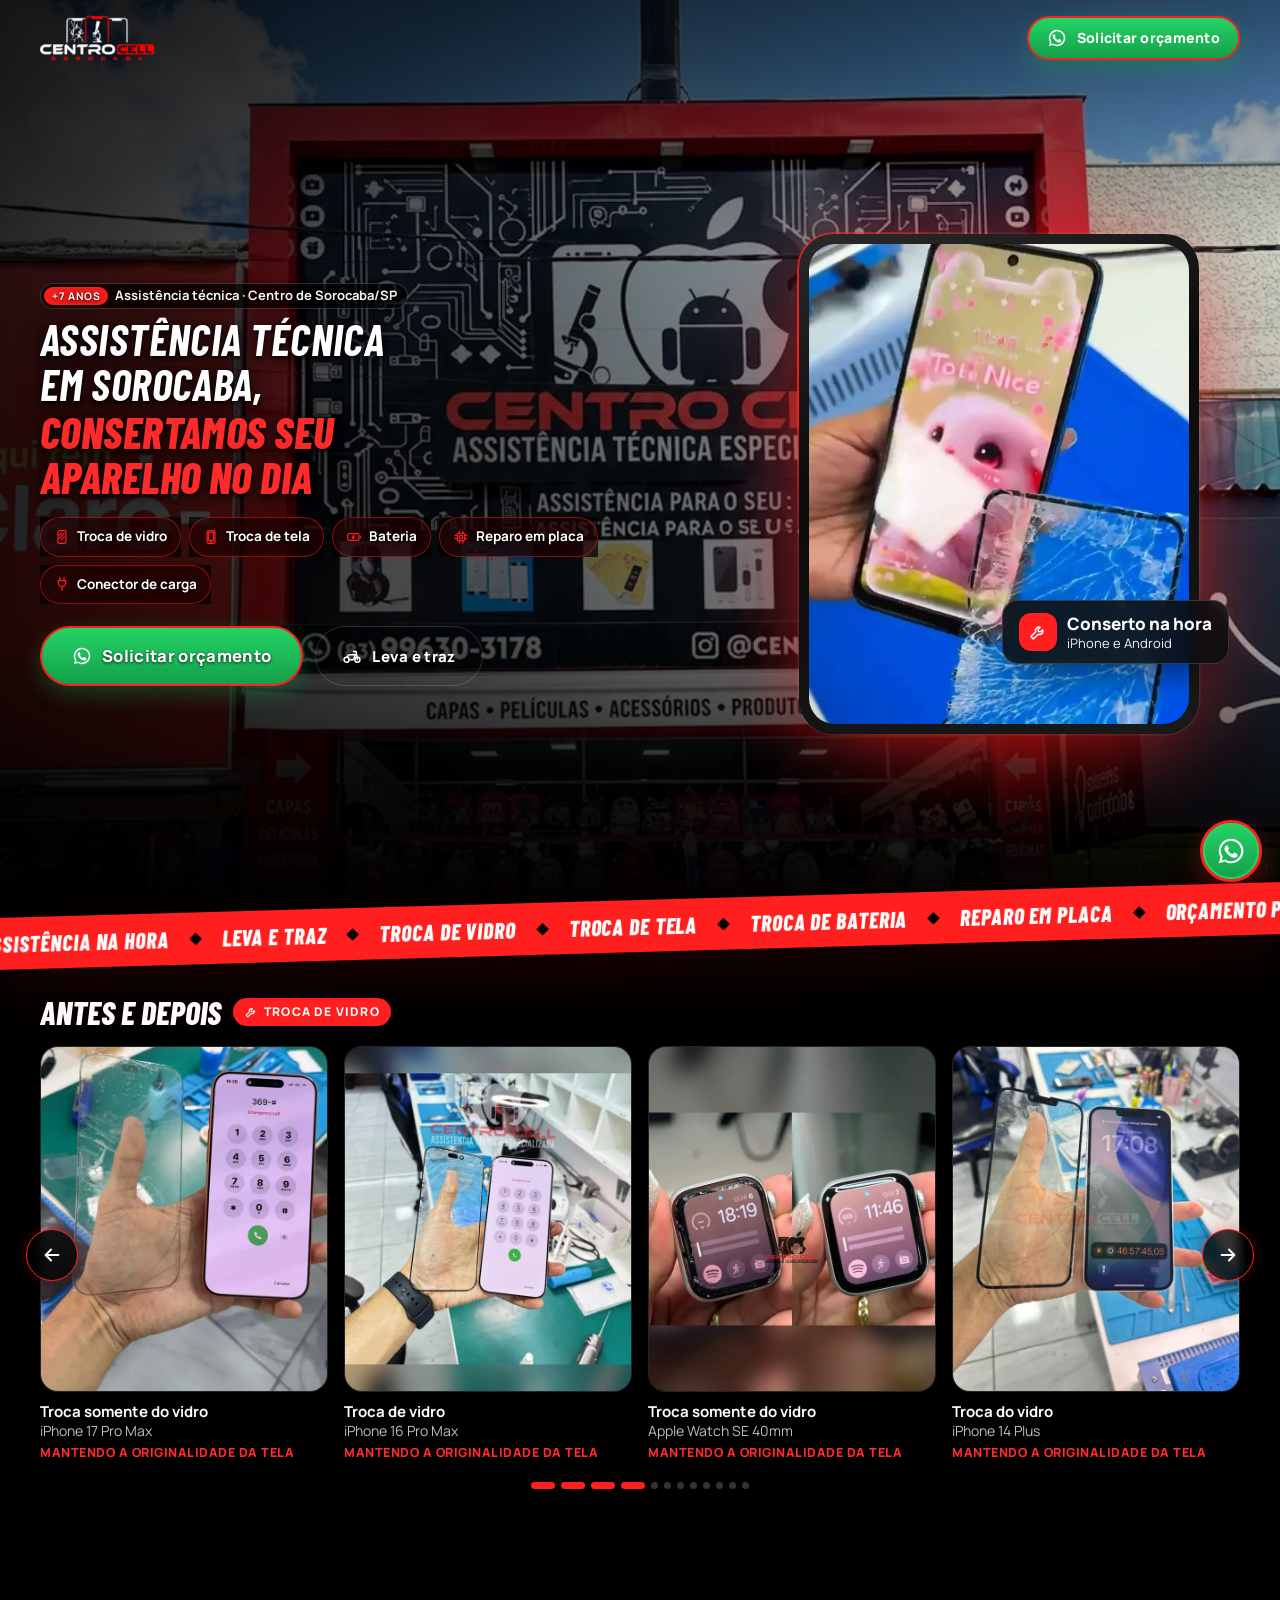
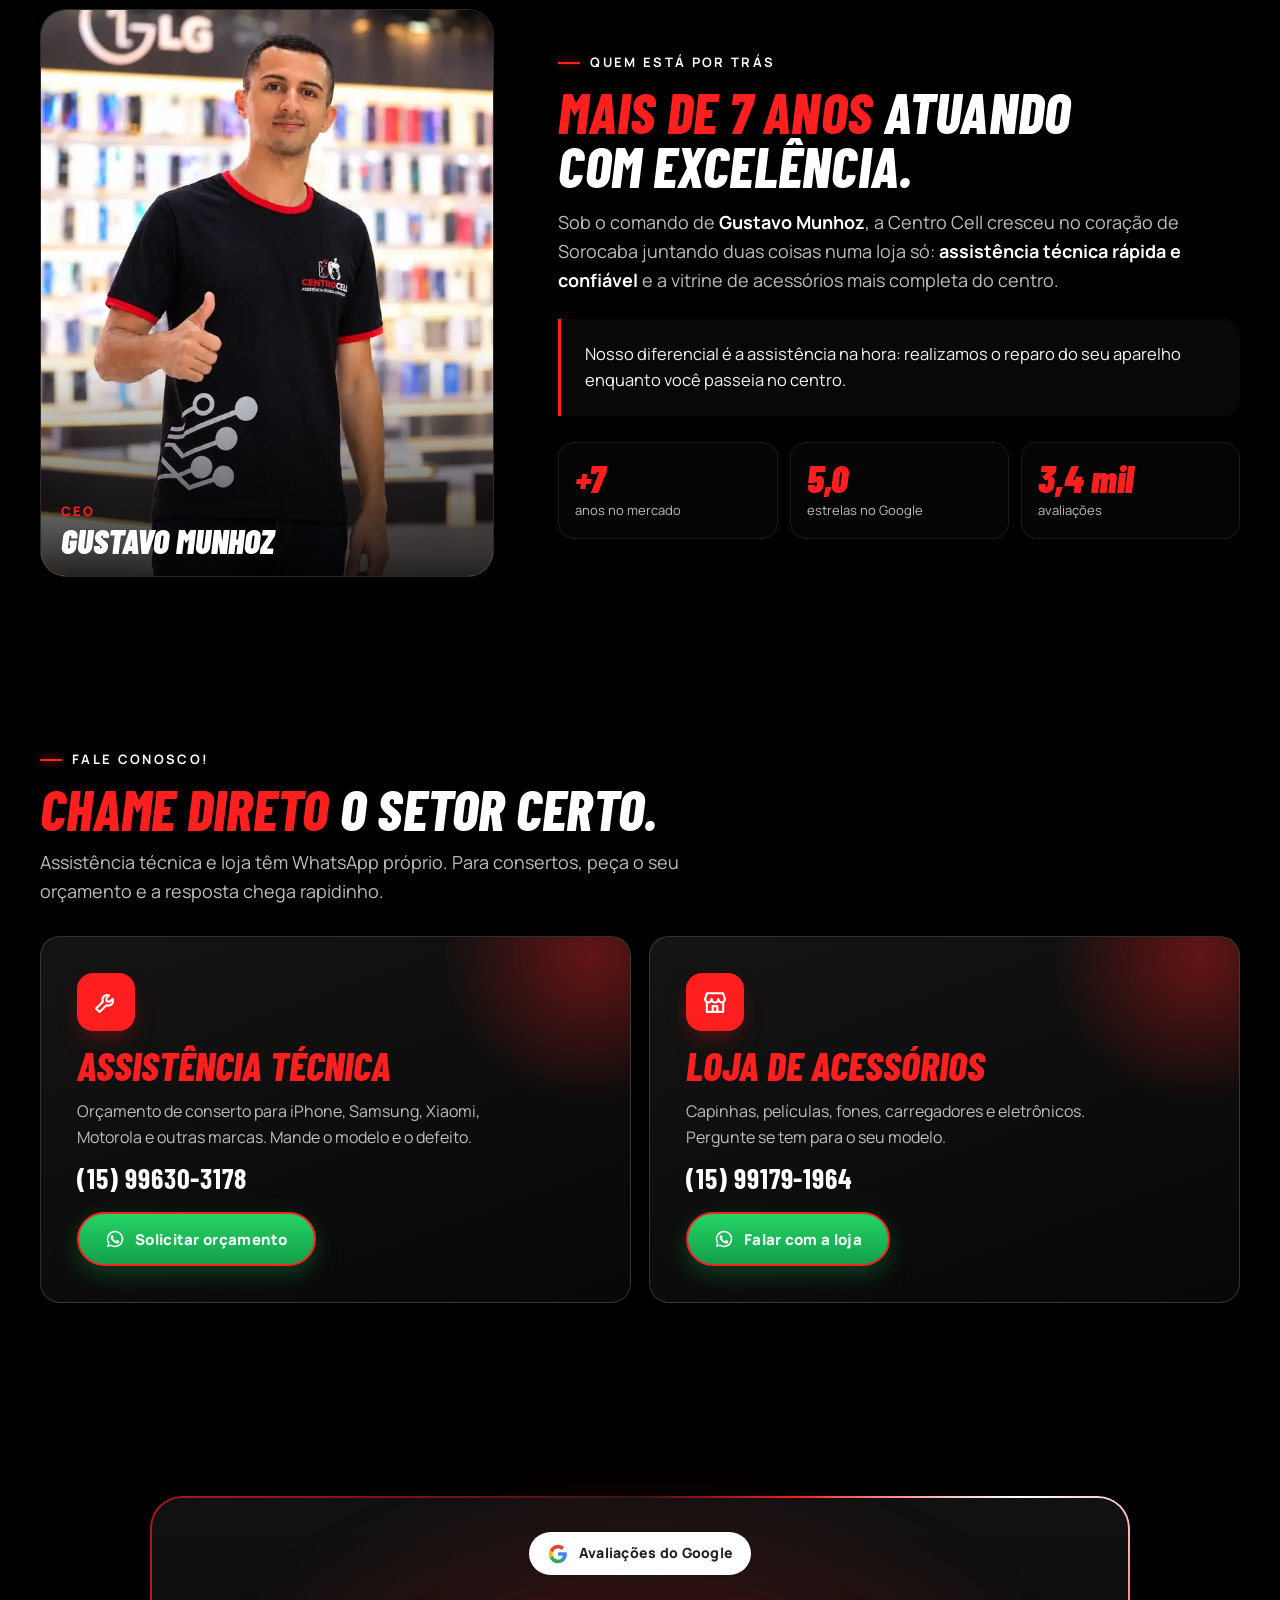
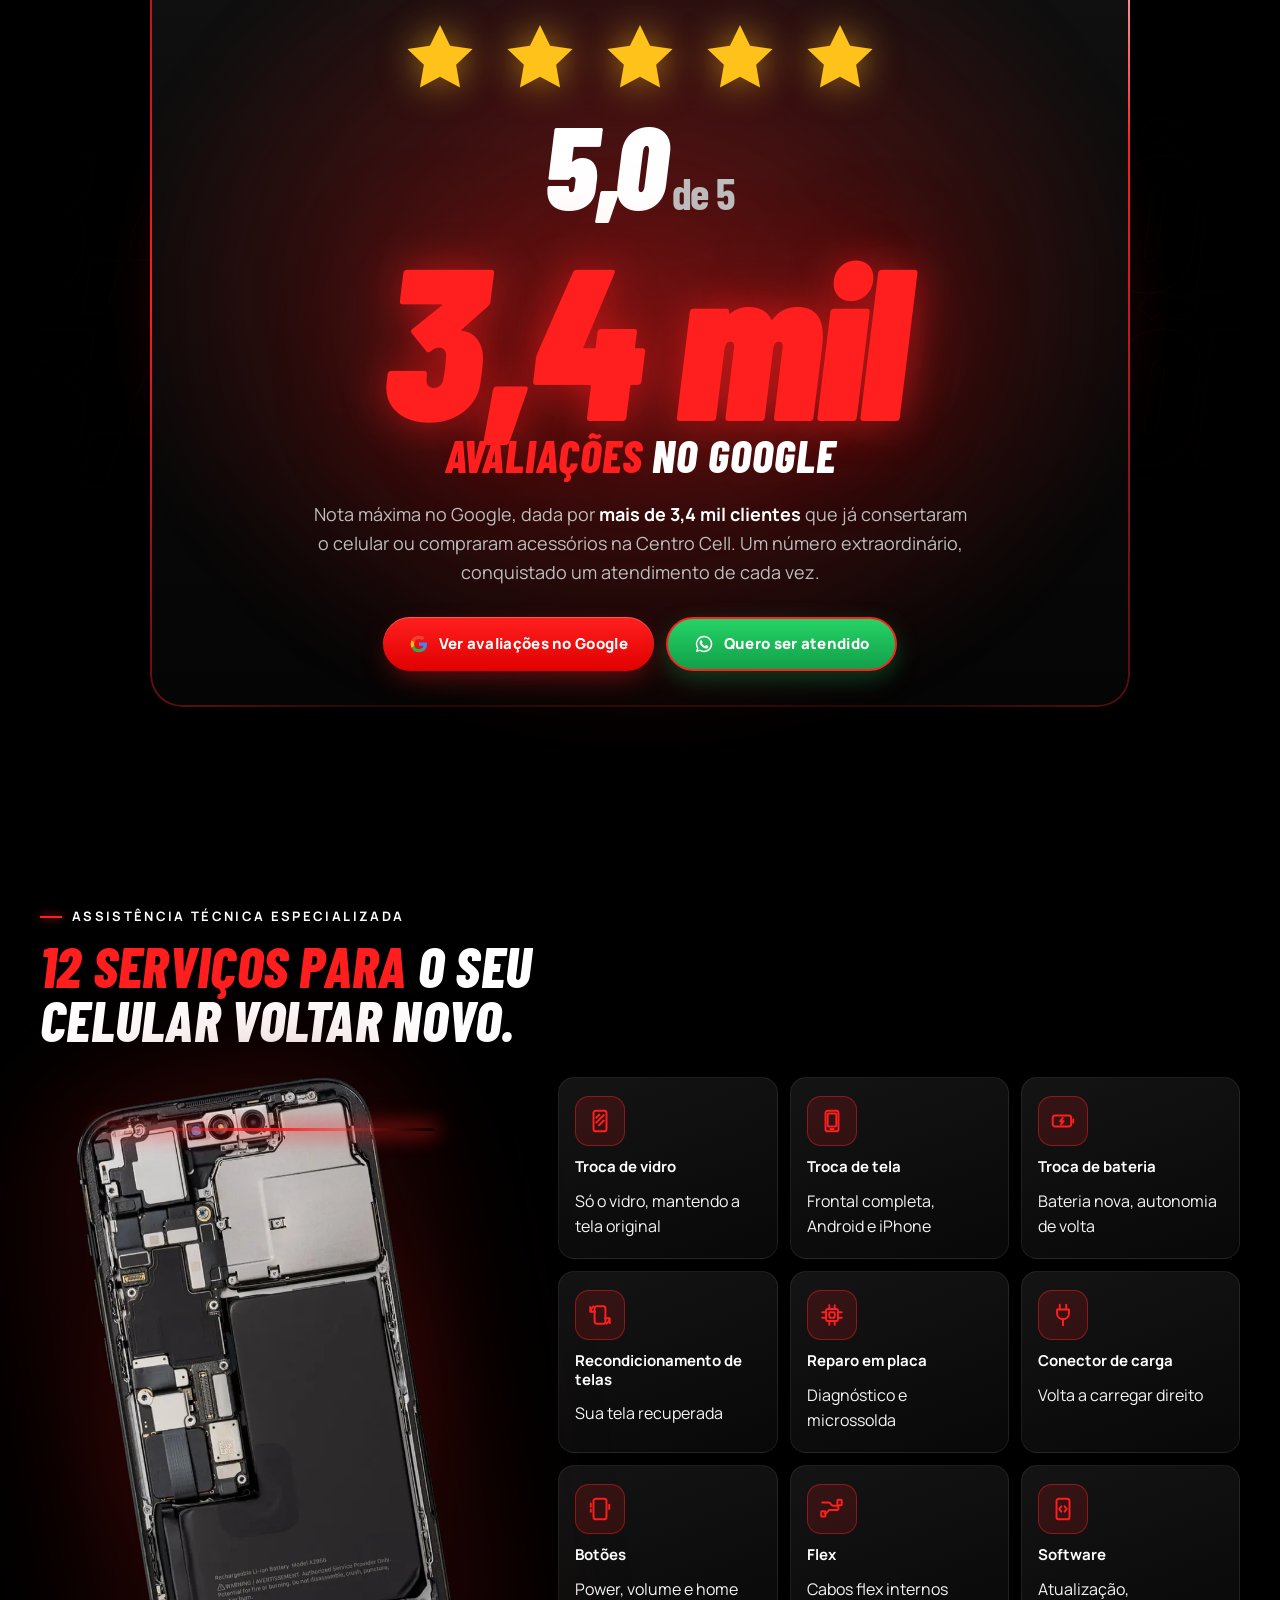
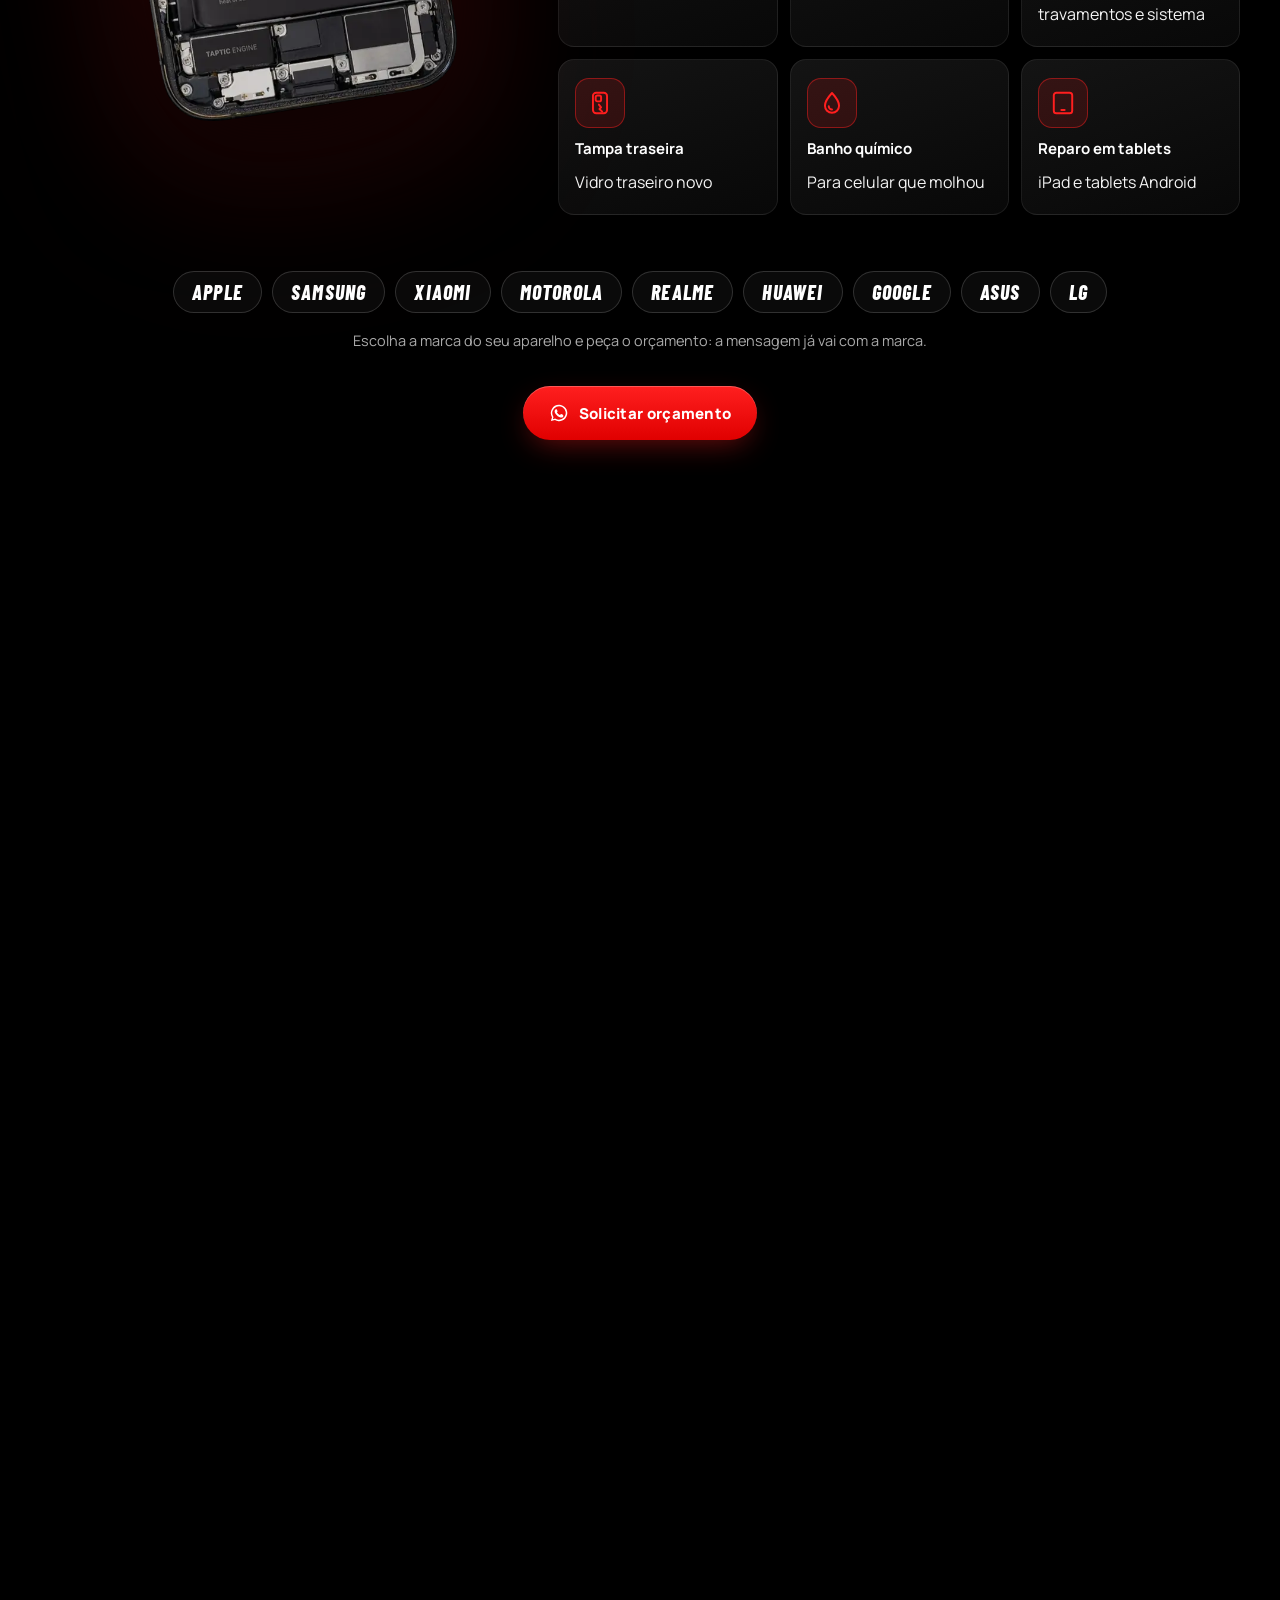
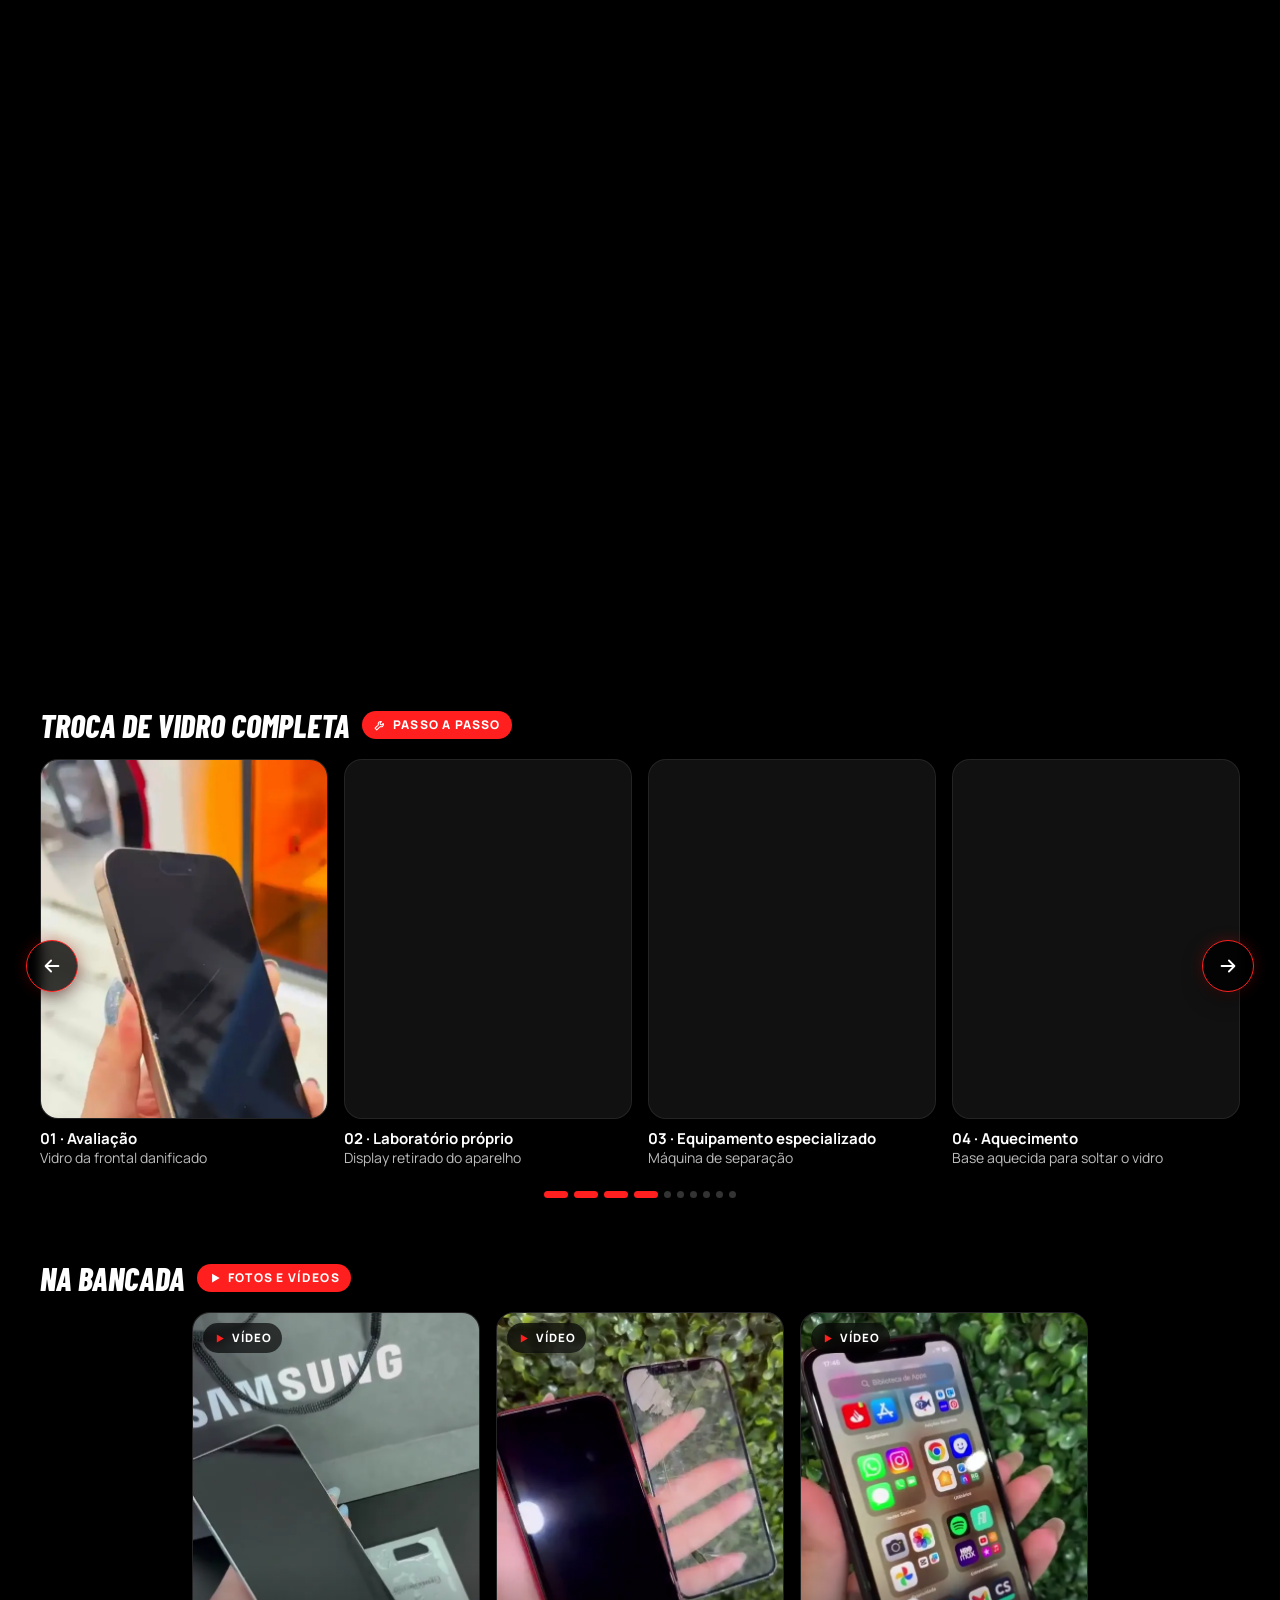
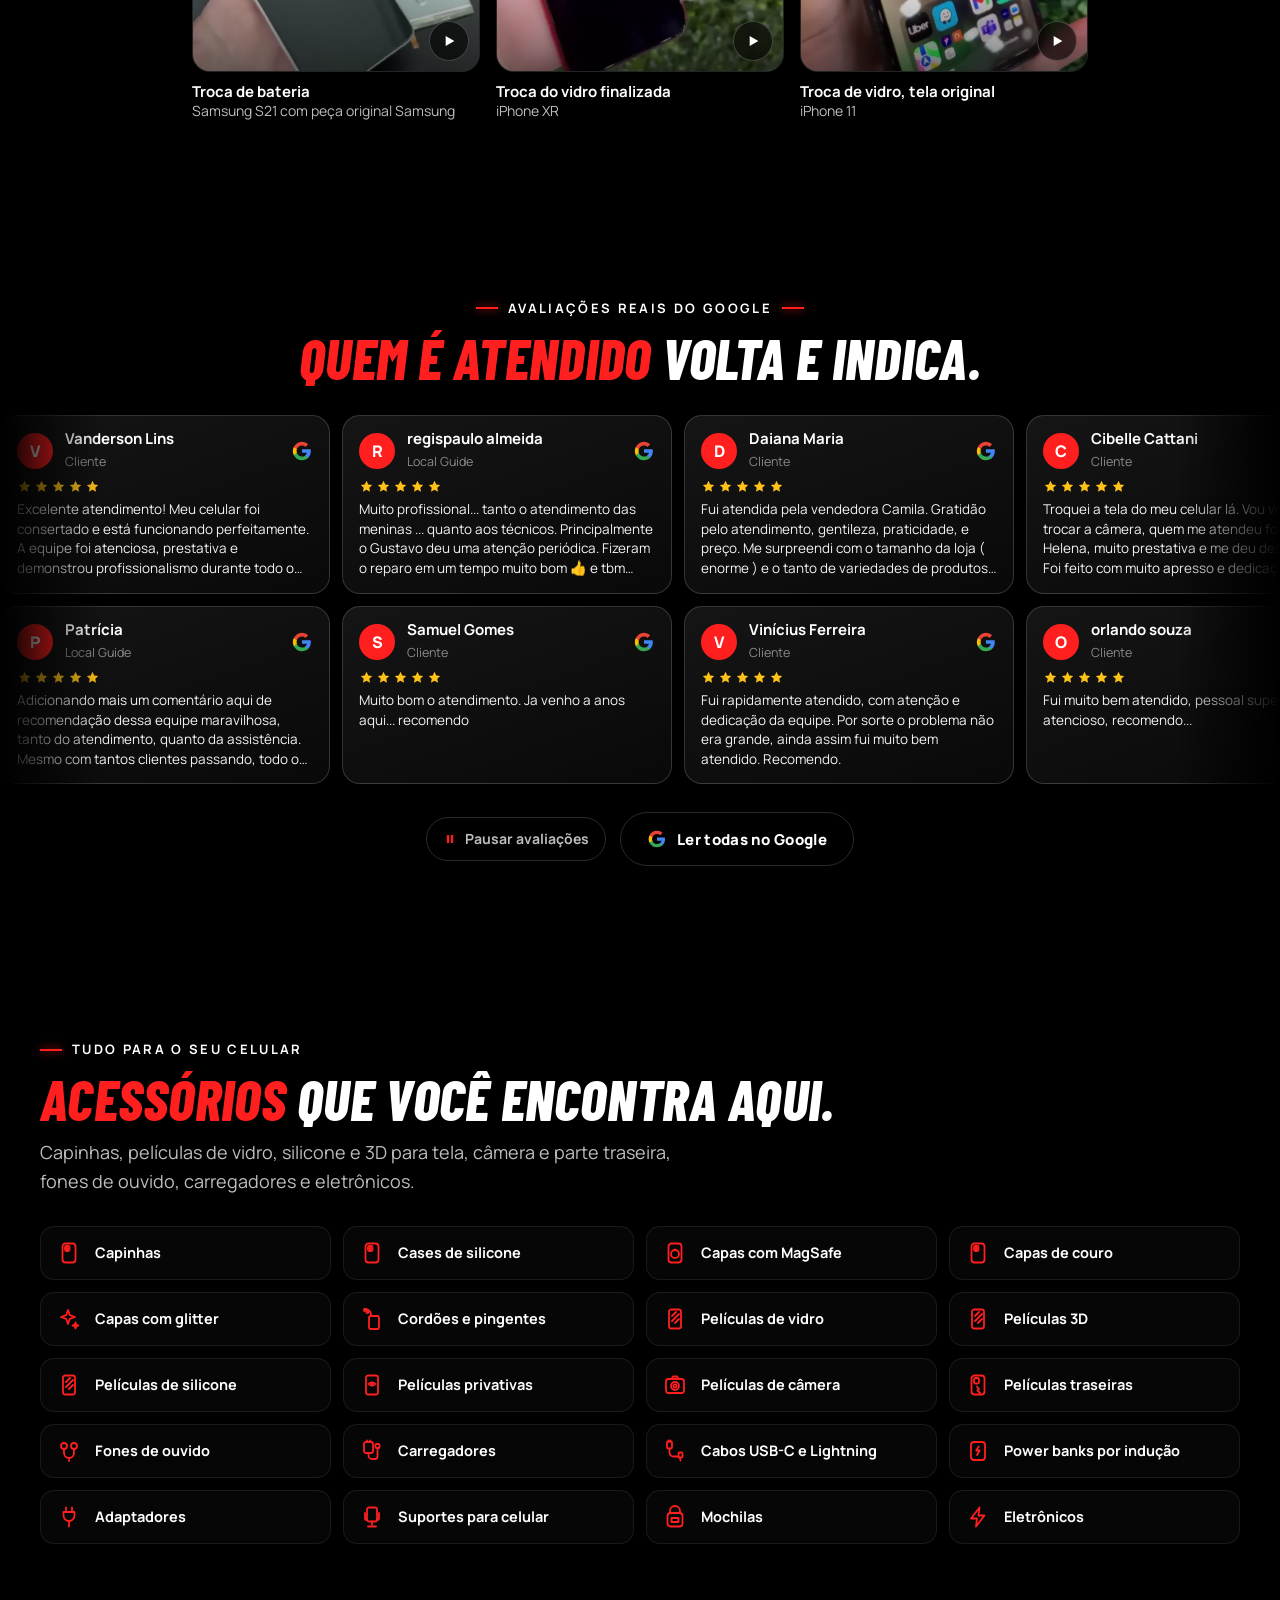
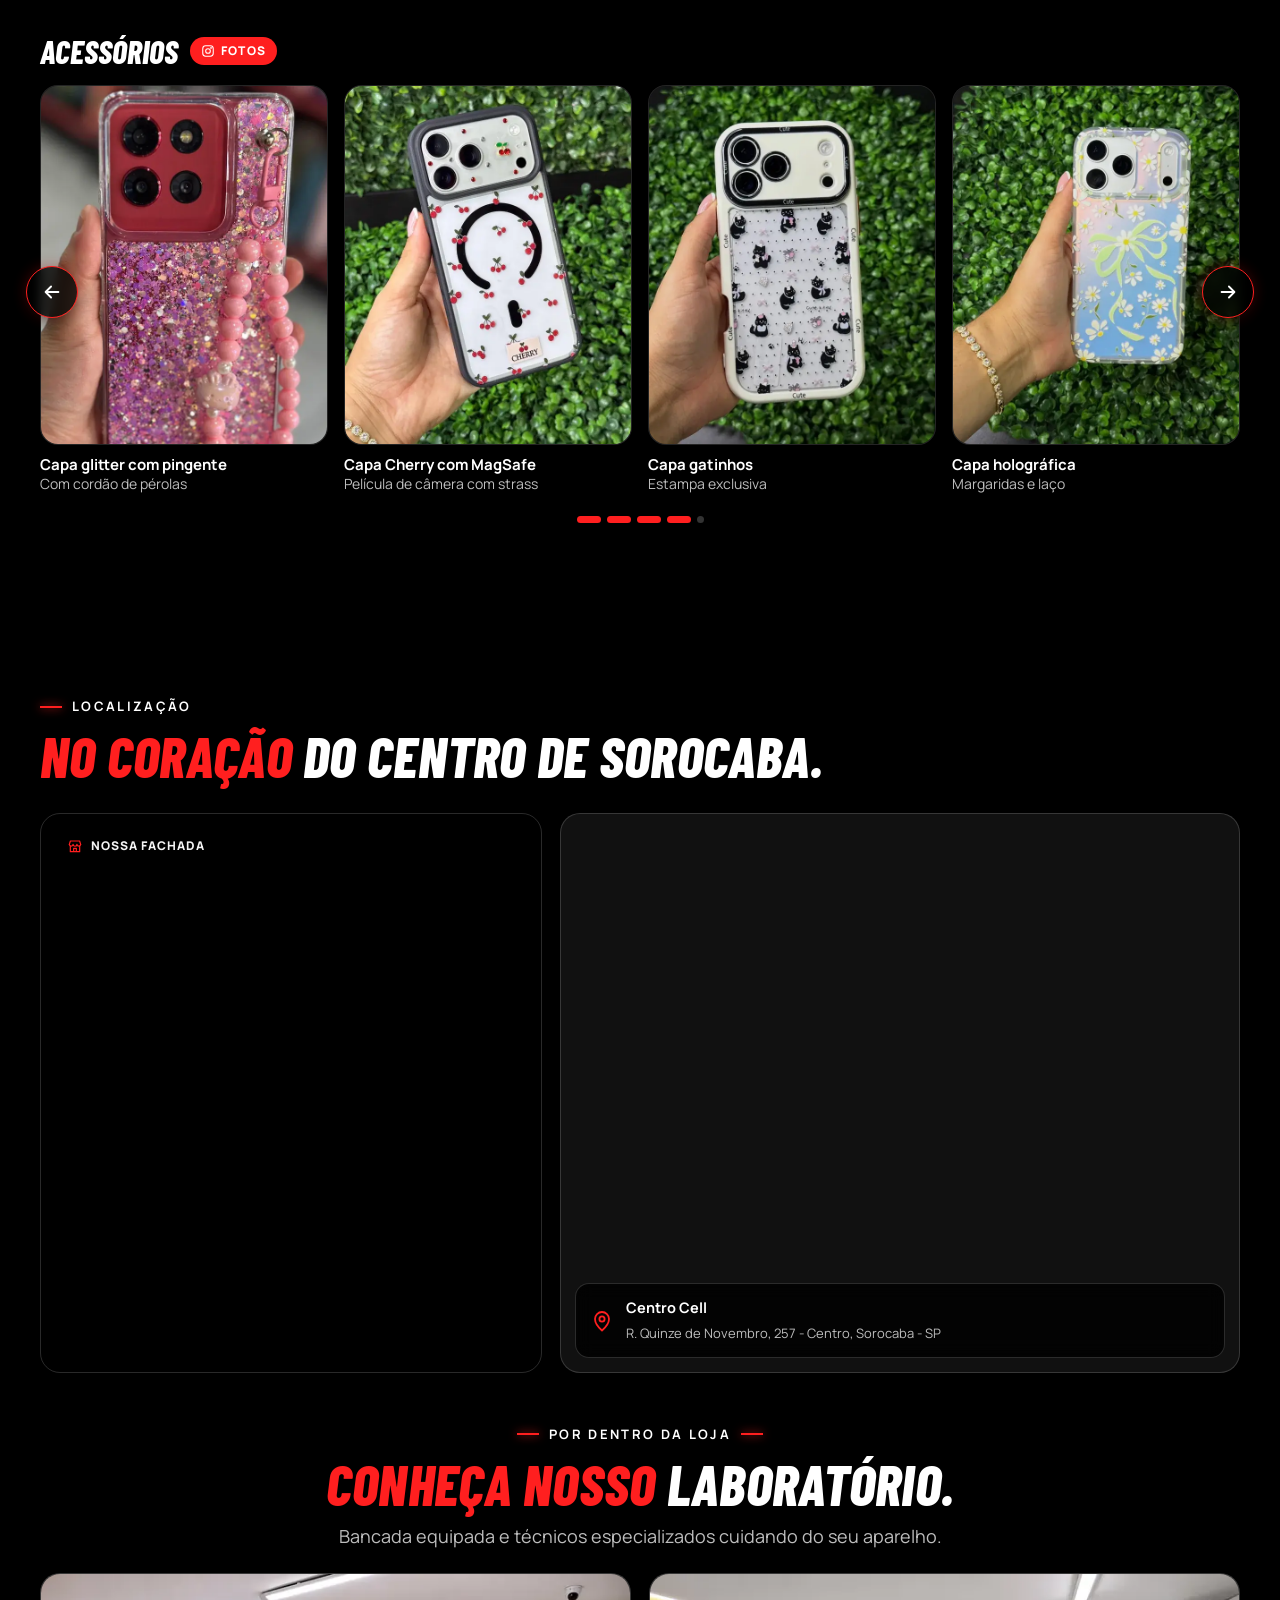
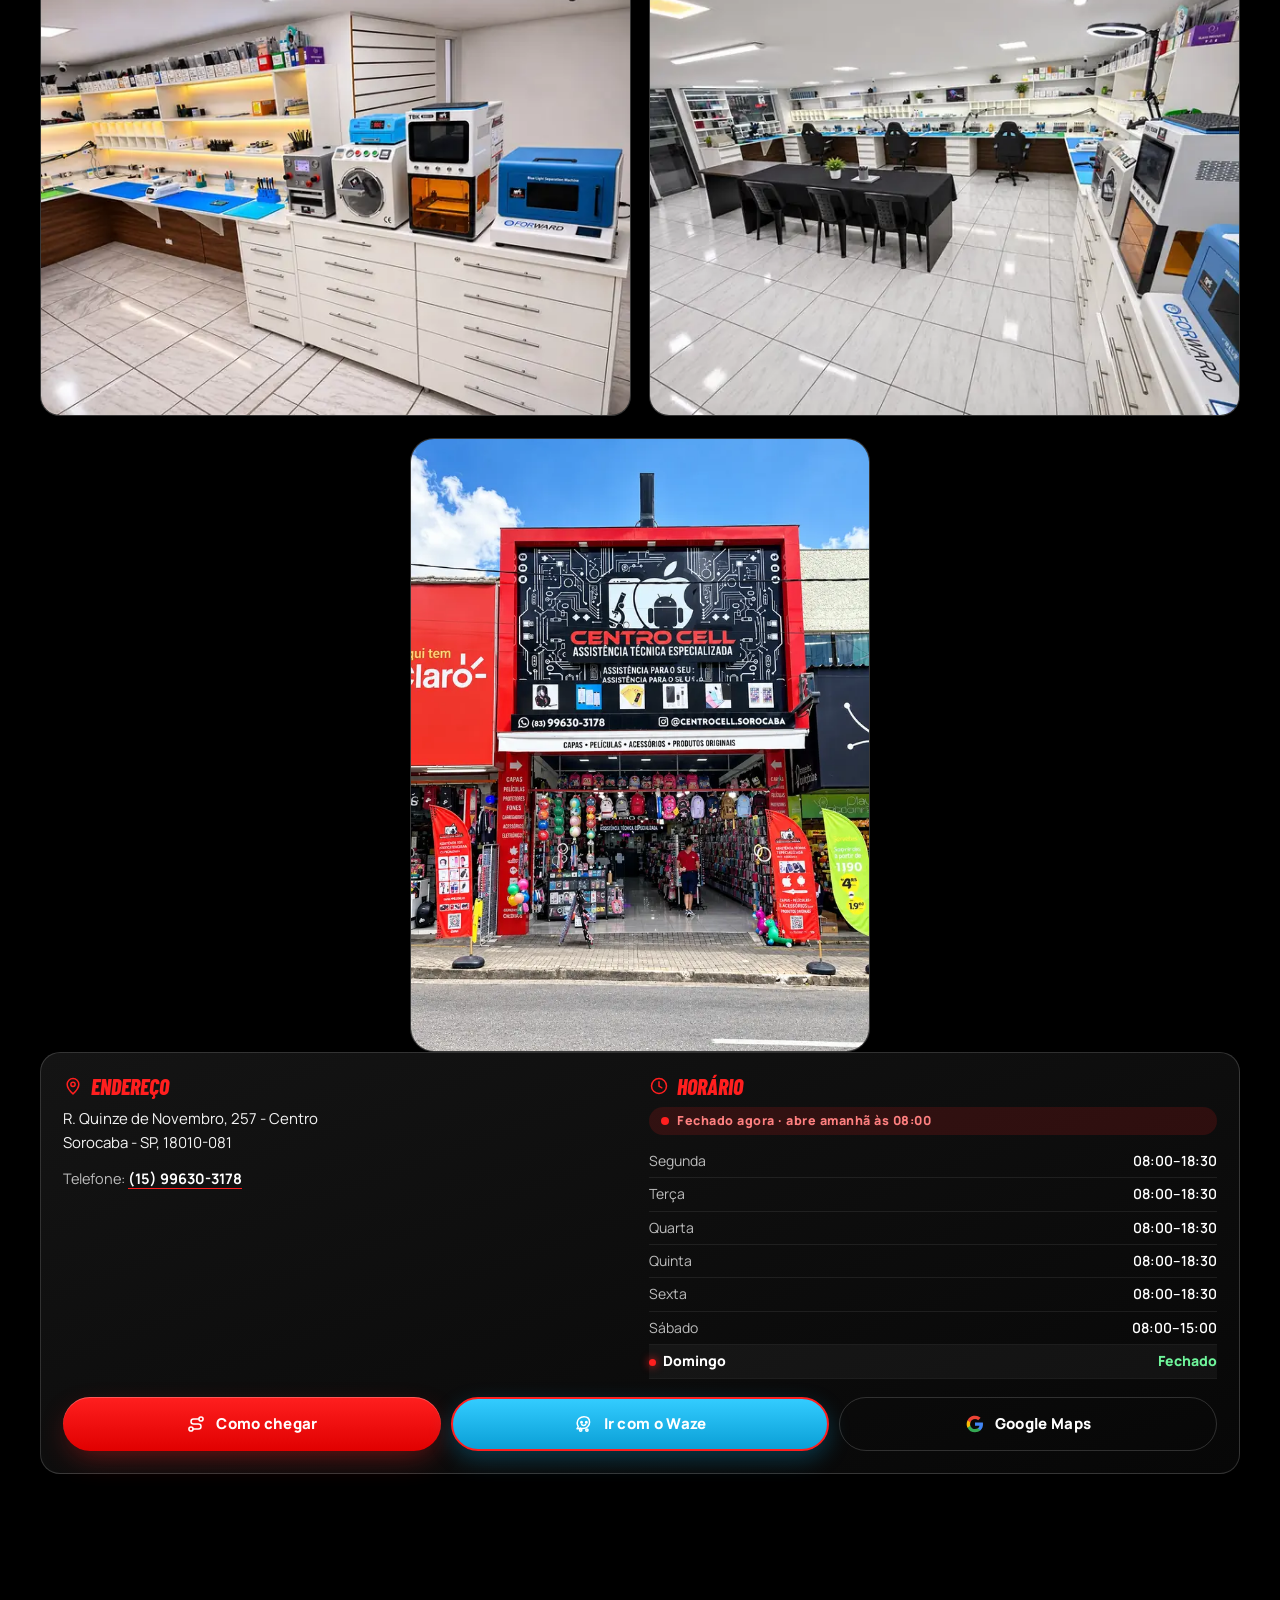
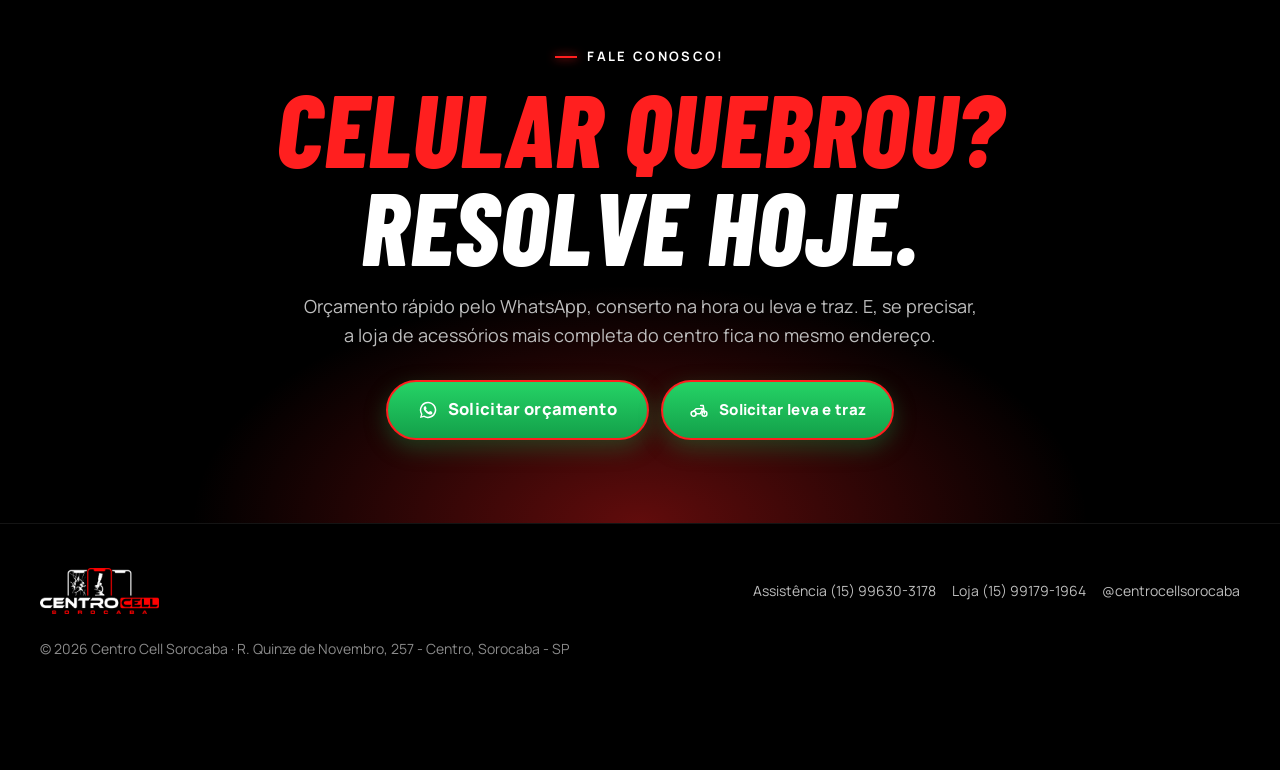
==== commit 032395bf: "Hero: selo +7 anos compacto Co-Authored-By: Claude Sonnet 5.5 <noreply@anthropic.com> Claude-Session" ====
--- a/index.html
+++ b/index.html
@@ -46,7 +46,7 @@
 }
 </script>
 <link rel="preload" href="assets/img/logo-640.webp" as="image" fetchpriority="high">
-<link rel="stylesheet" href="assets/style.css?v=20261125c">
+<link rel="stylesheet" href="assets/style.css?v=20261125d">
 </head>
 <body>
 <a class="skip" href="#inicio">Pular para o conteúdo</a>
@@ -561,6 +561,6 @@
   <button class="wa__btn" type="button" aria-label="Falar no WhatsApp" aria-expanded="false" aria-controls="wa-menu"><svg aria-hidden="true"><use href="#i-wa"/></svg></button>
 </div>
 
-<script src="assets/script.js?v=20261125c" defer></script>
+<script src="assets/script.js?v=20261125d" defer></script>
 </body>
 </html>
--- a/assets/style.css
+++ b/assets/style.css
@@ -647,3 +647,7 @@
  .slide figcaption{padding-inline:2px}
 }
 .header .btn--sm{margin-left:auto}
+/* selo "+7 anos" compacto */
+.hero__tag{font-size:11.5px!important;line-height:1.2!important;margin-bottom:8px!important;padding:3px 10px 3px 3px!important;gap:7px!important;white-space:nowrap;width:fit-content;max-width:100%;background:rgba(0,0,0,.6)!important}
+.hero__tag b{font-size:10.5px!important;padding:3px 8px!important}
+@media (min-width:901px){.hero__tag{font-size:13px!important}}
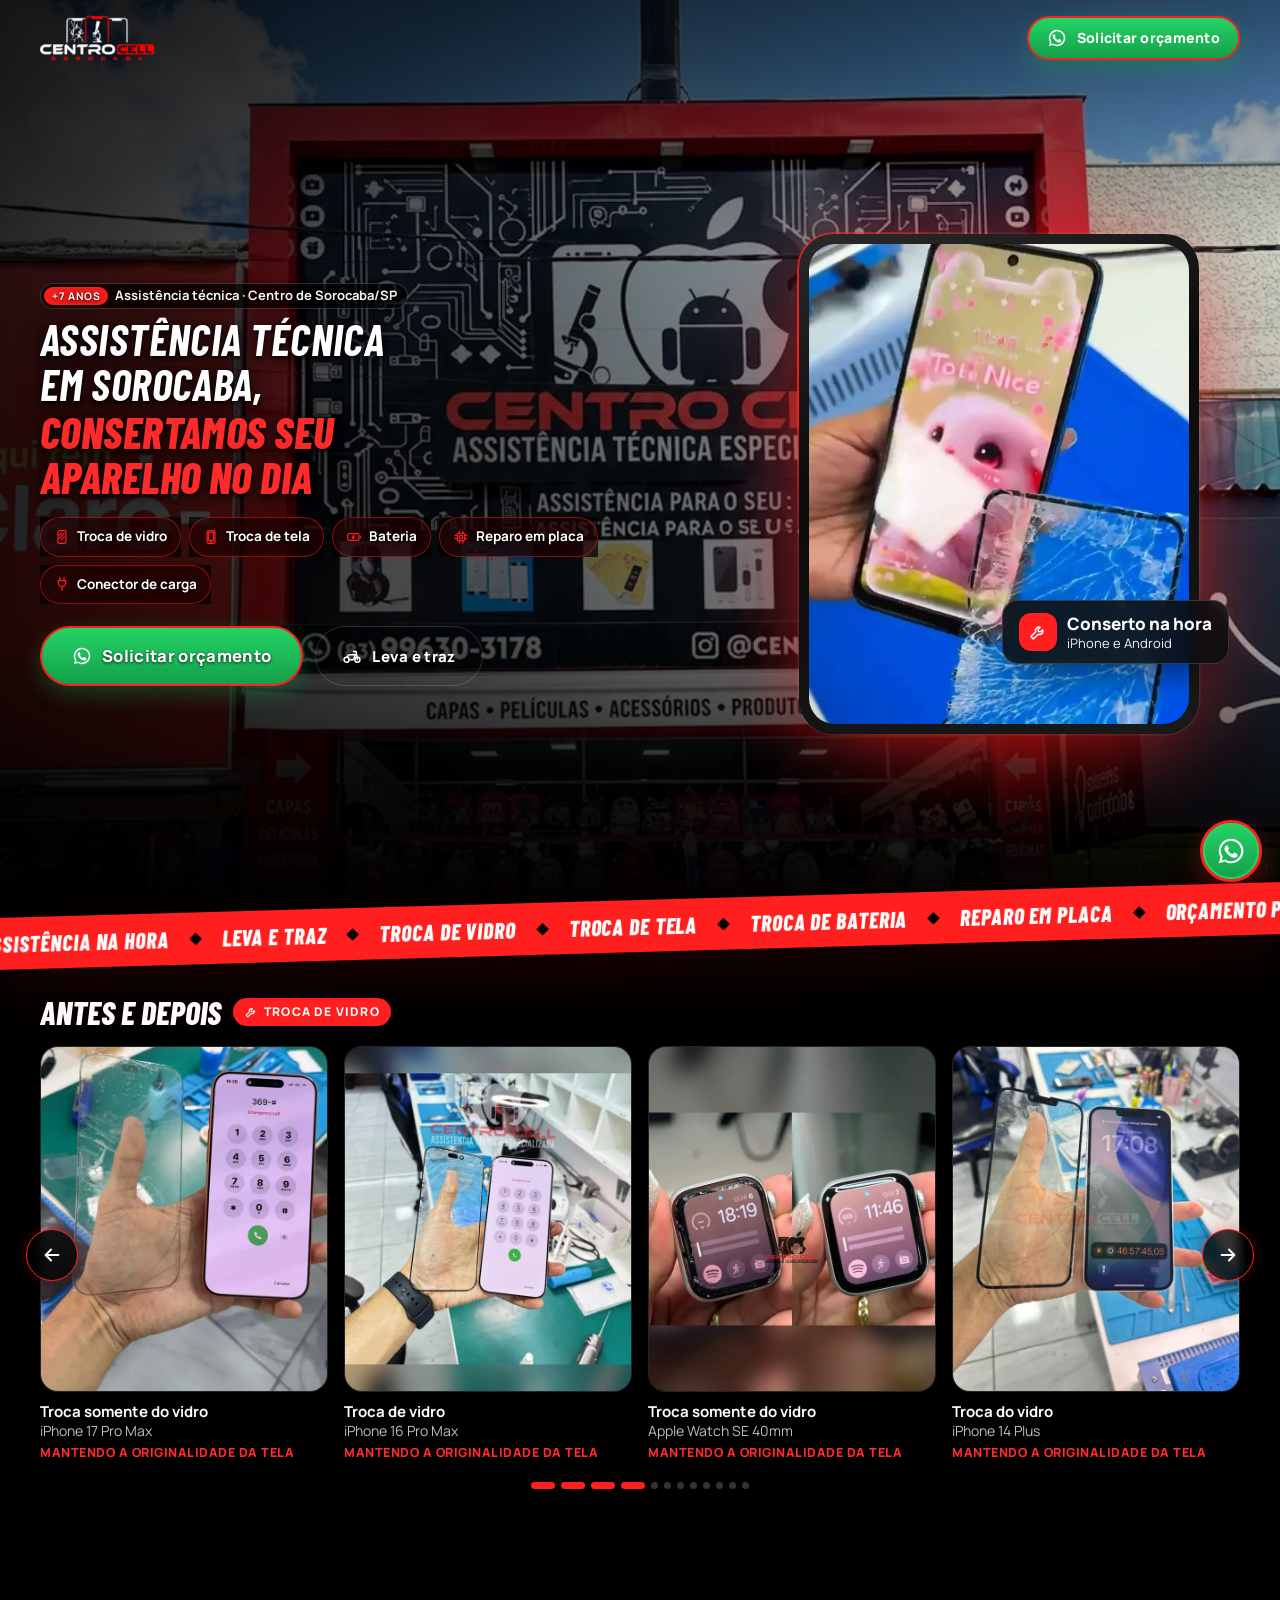
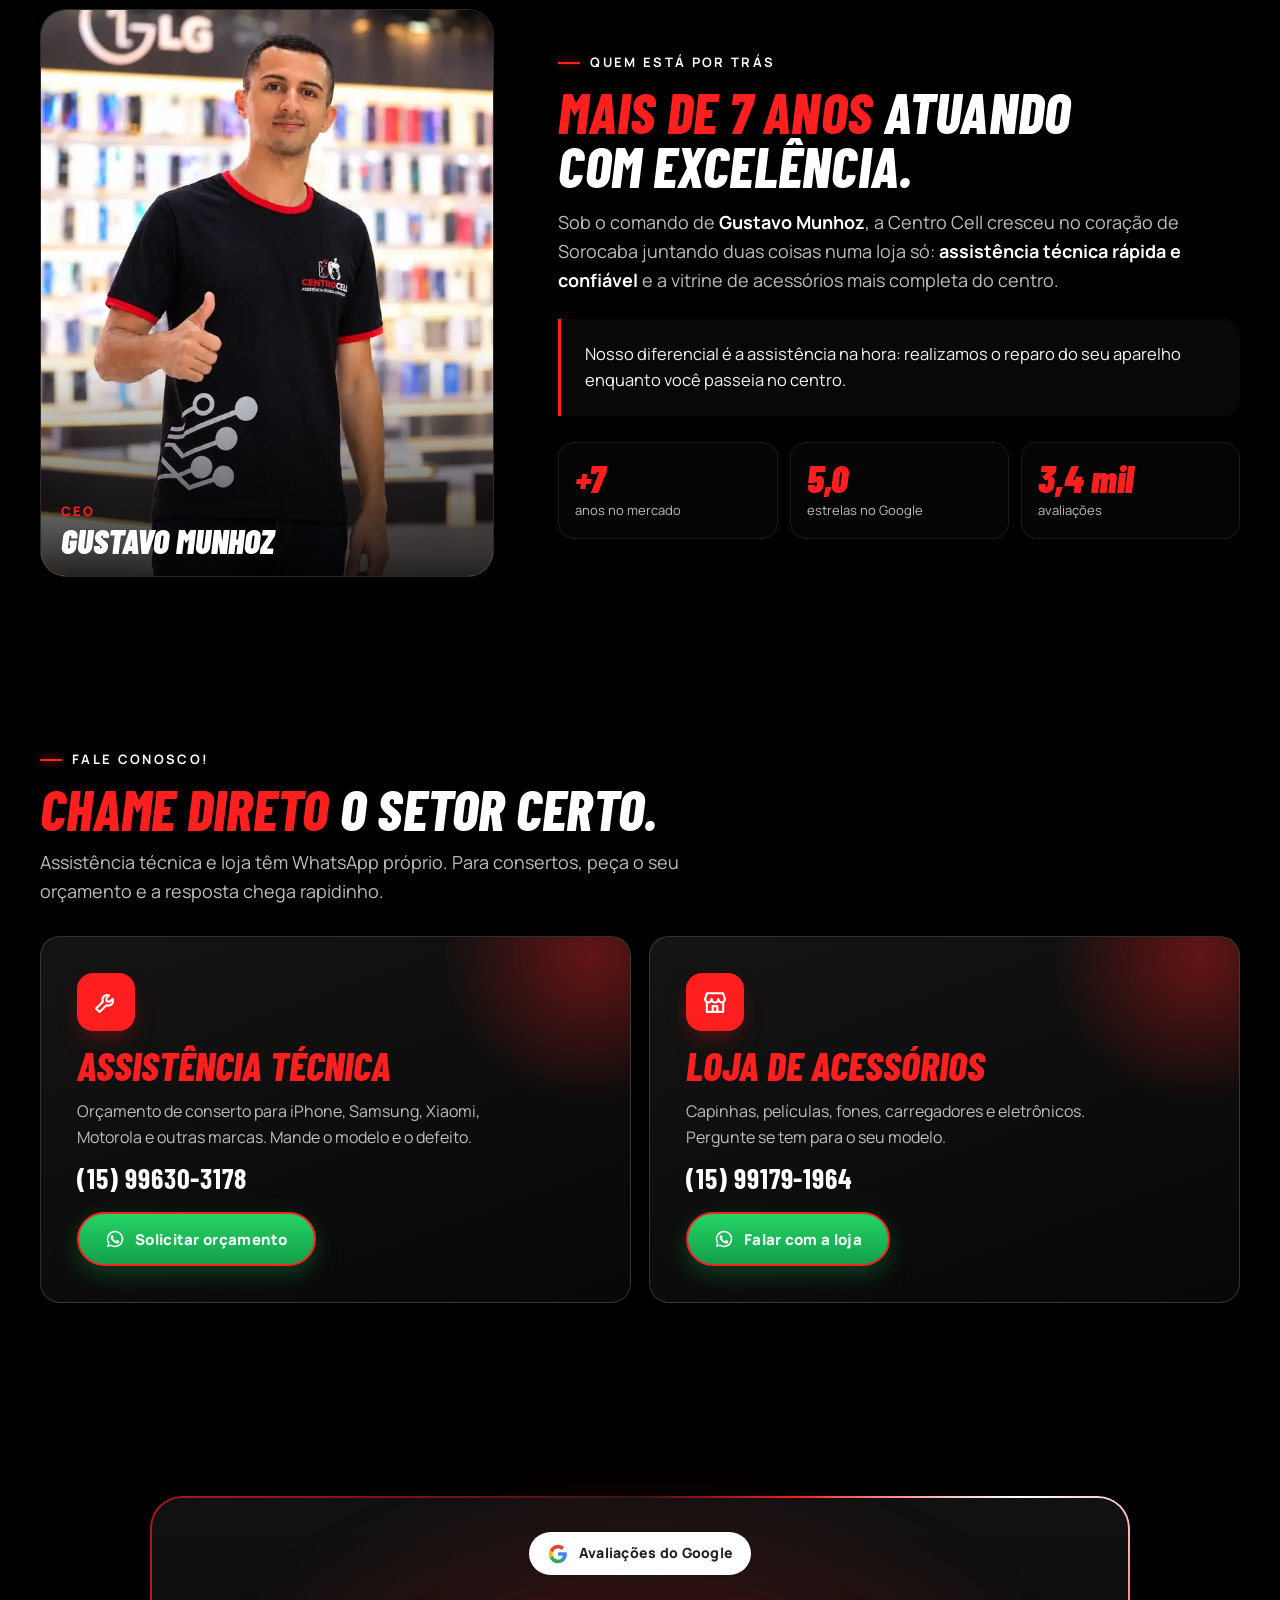
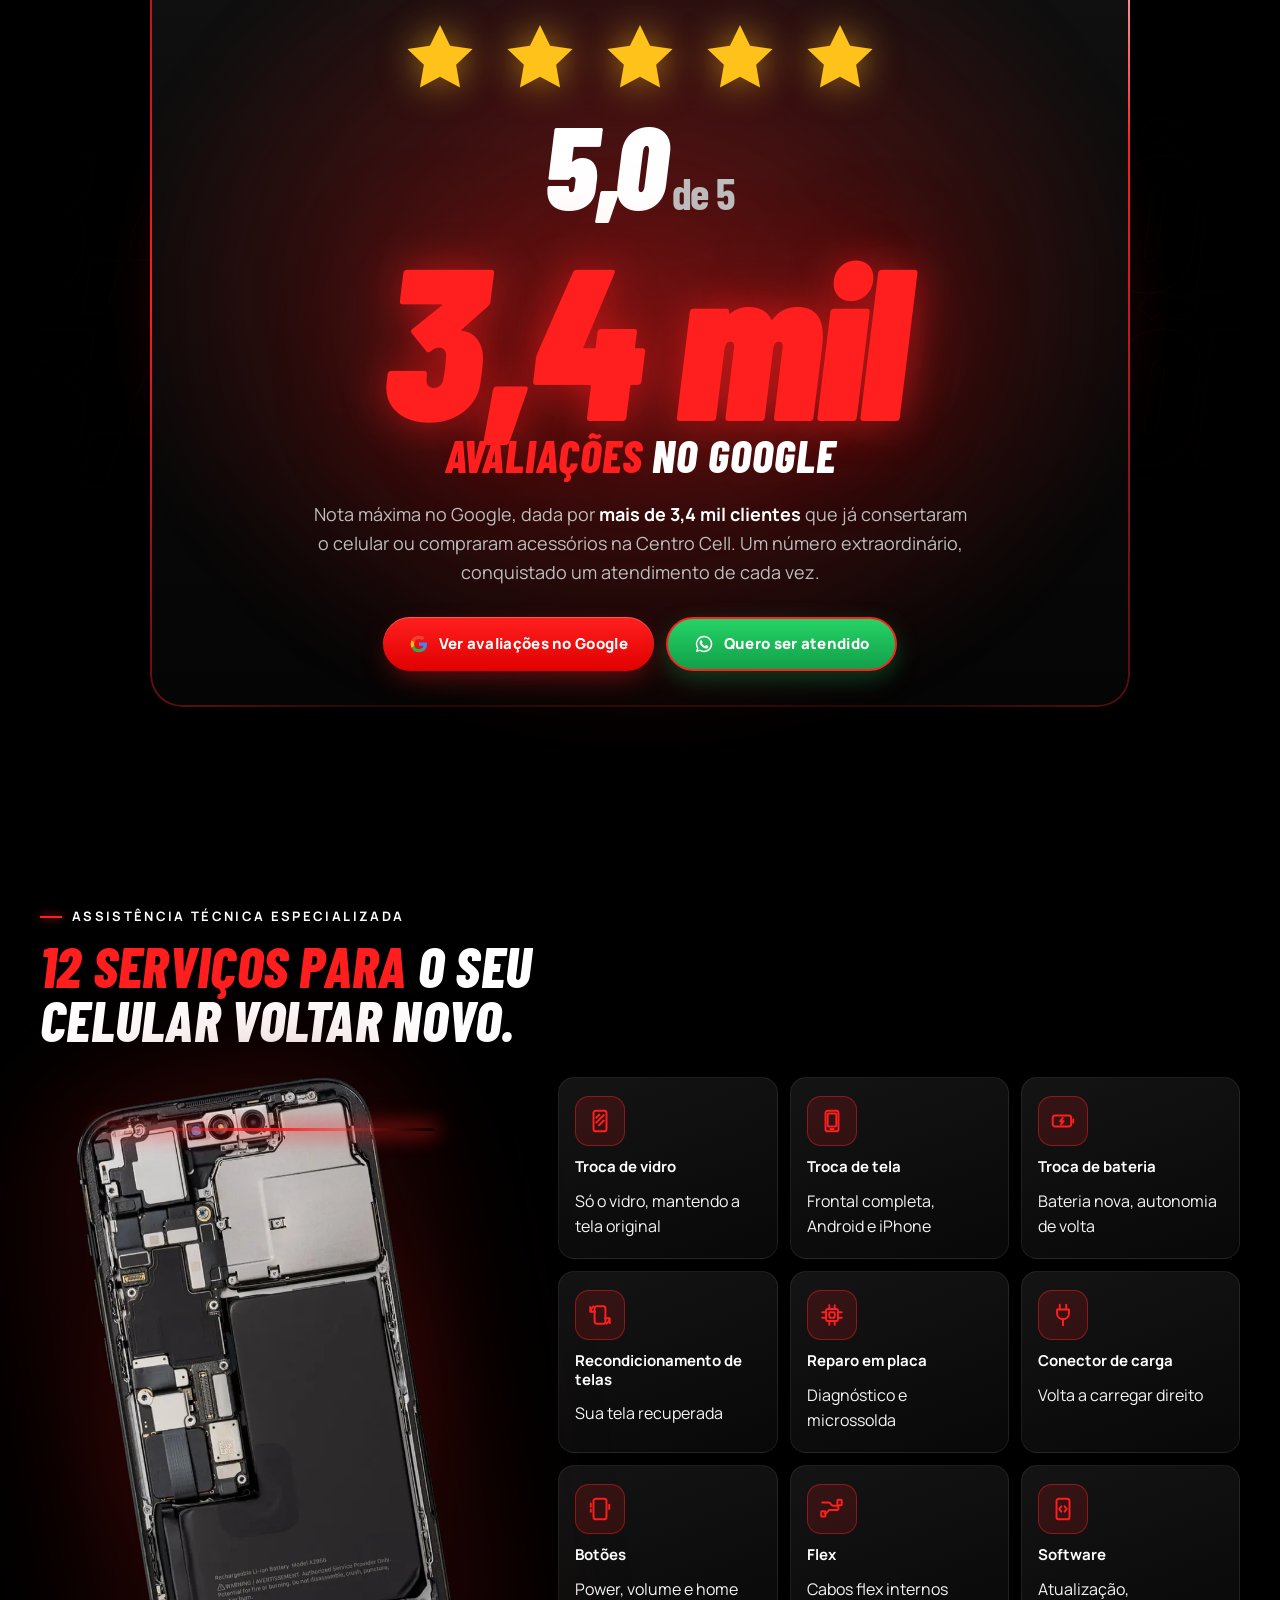
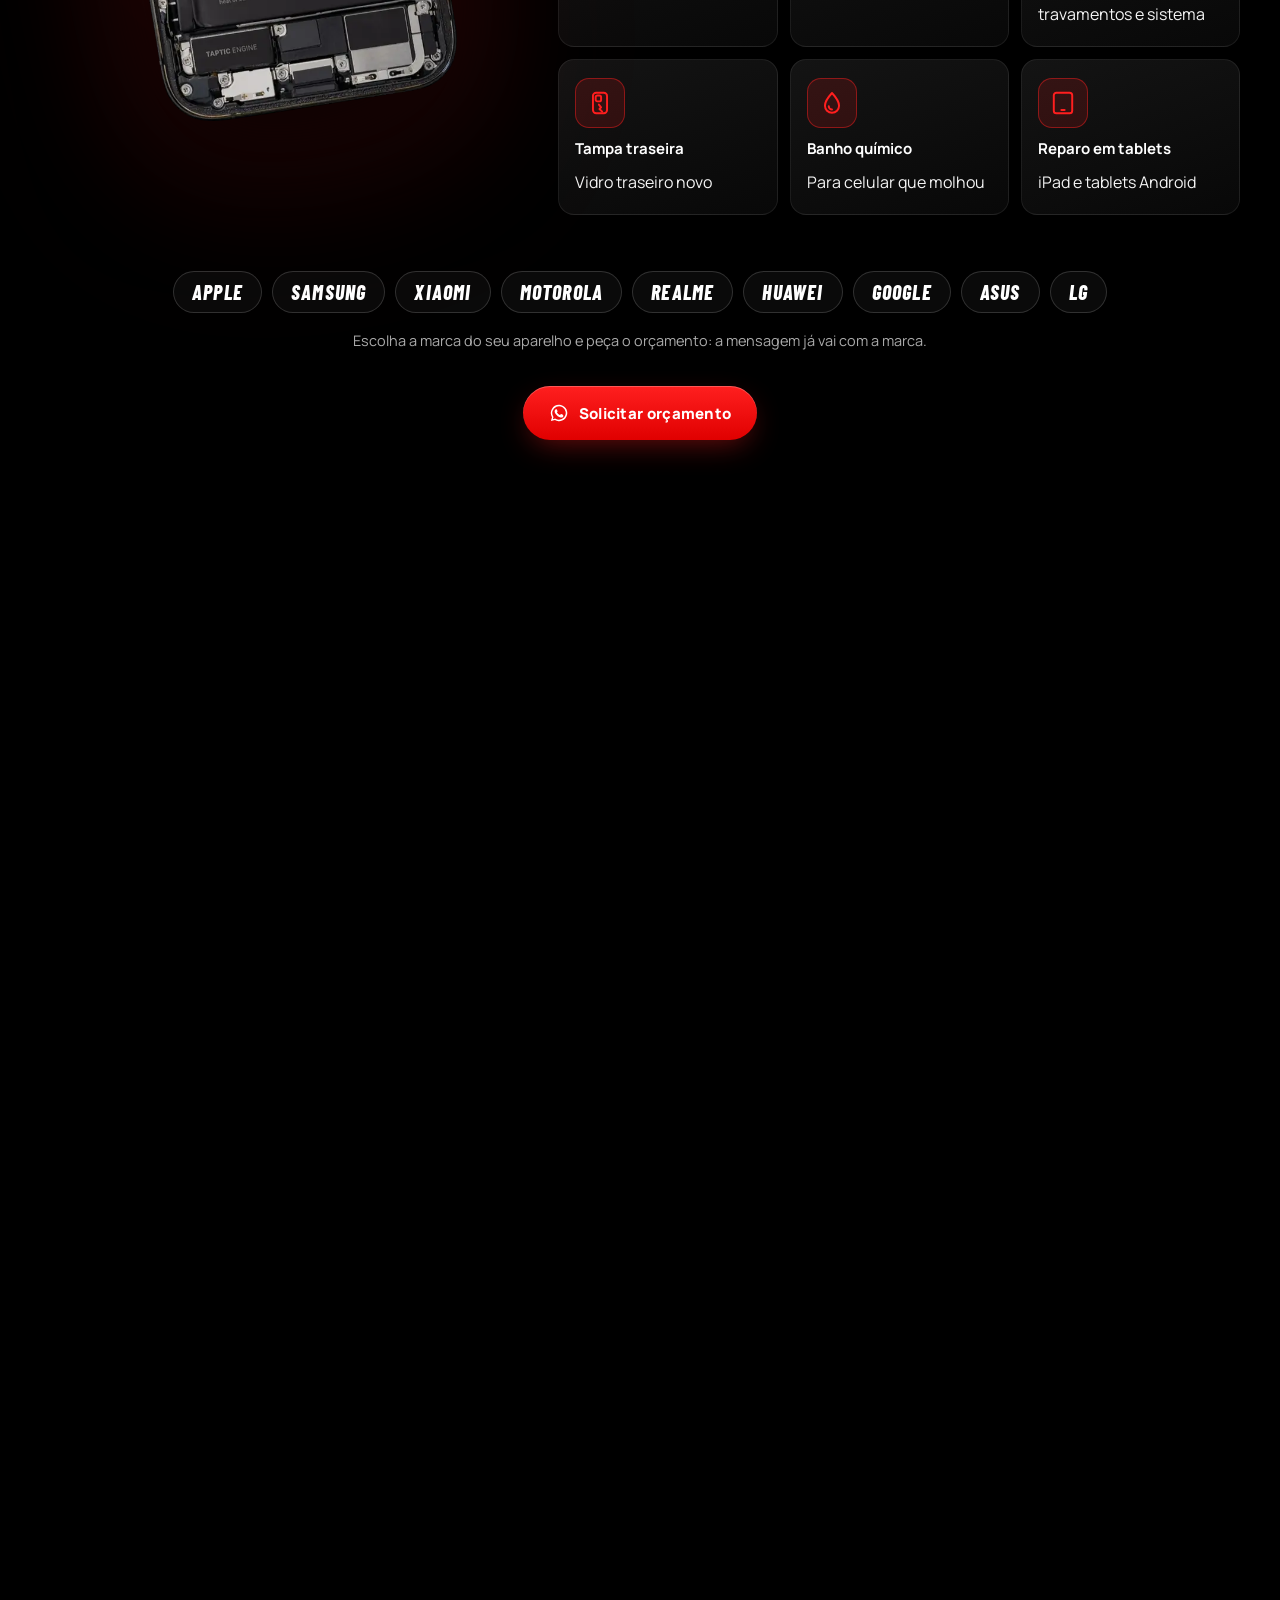
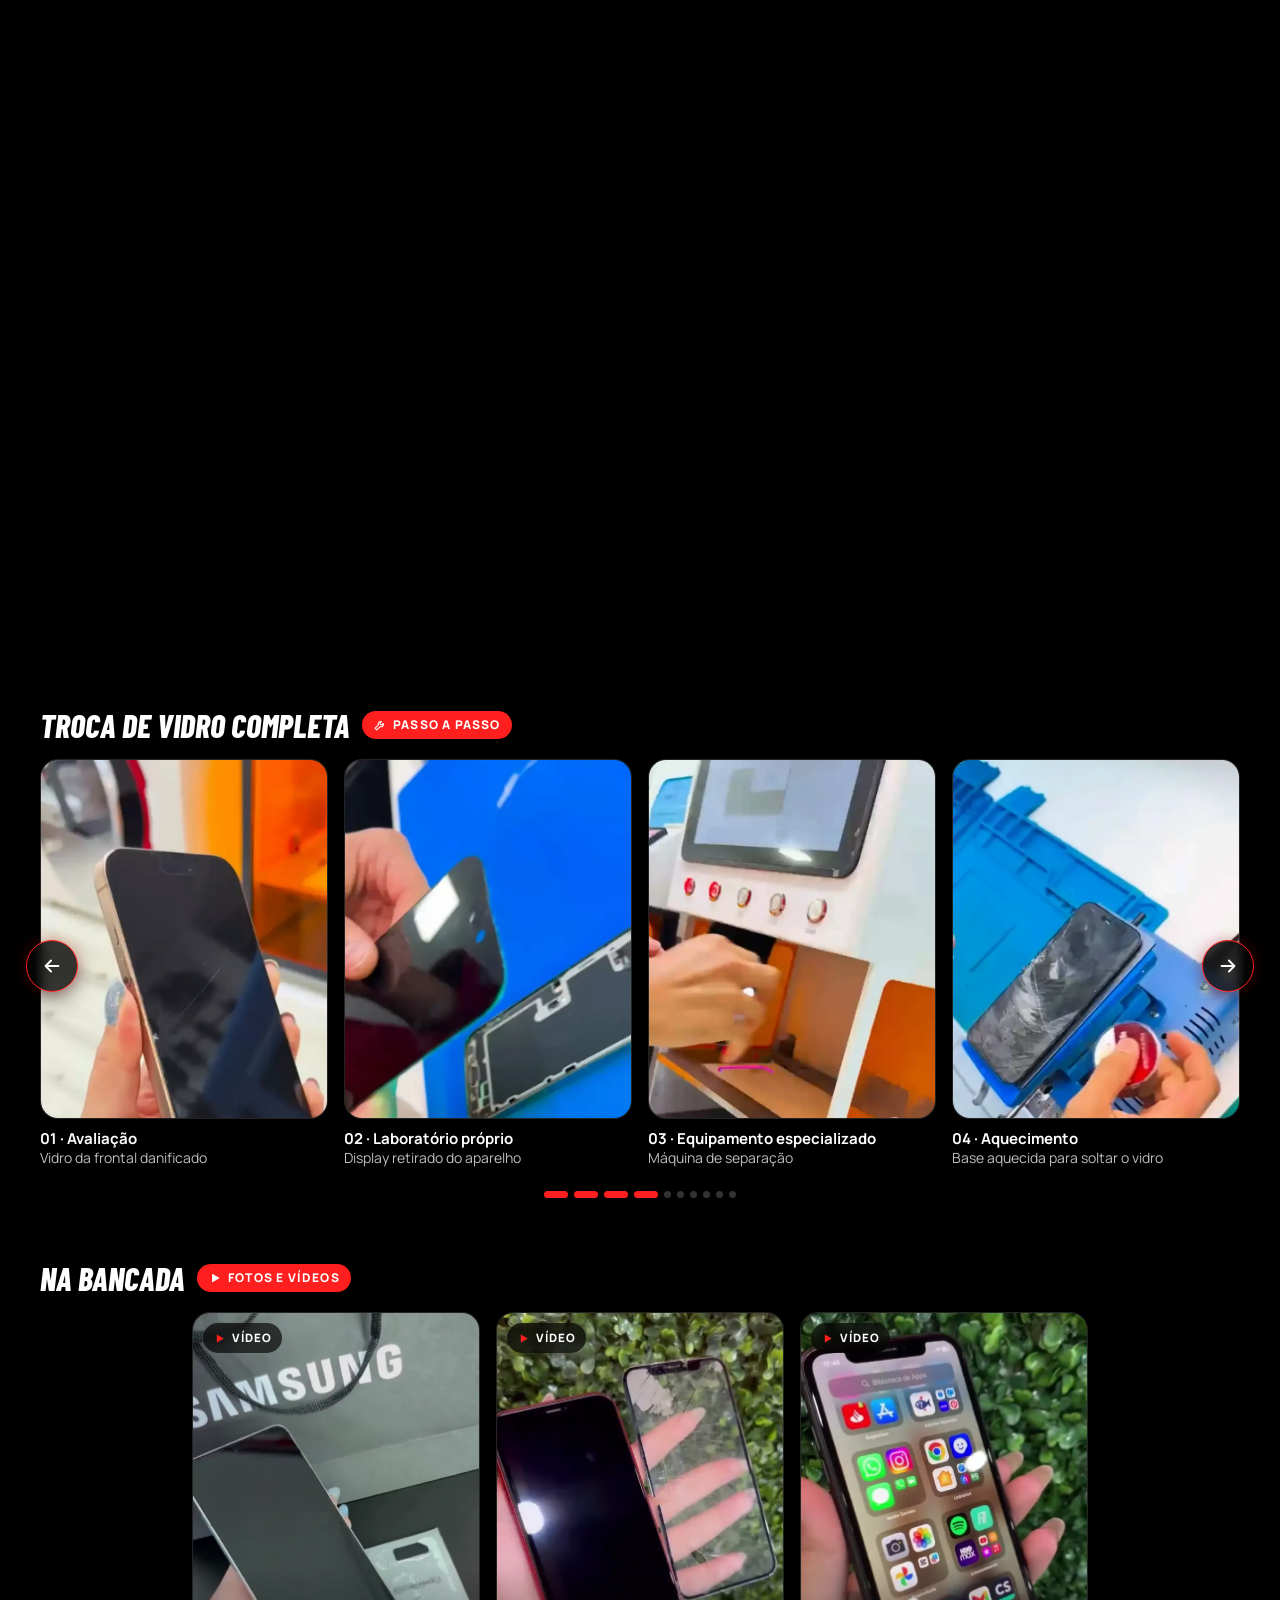
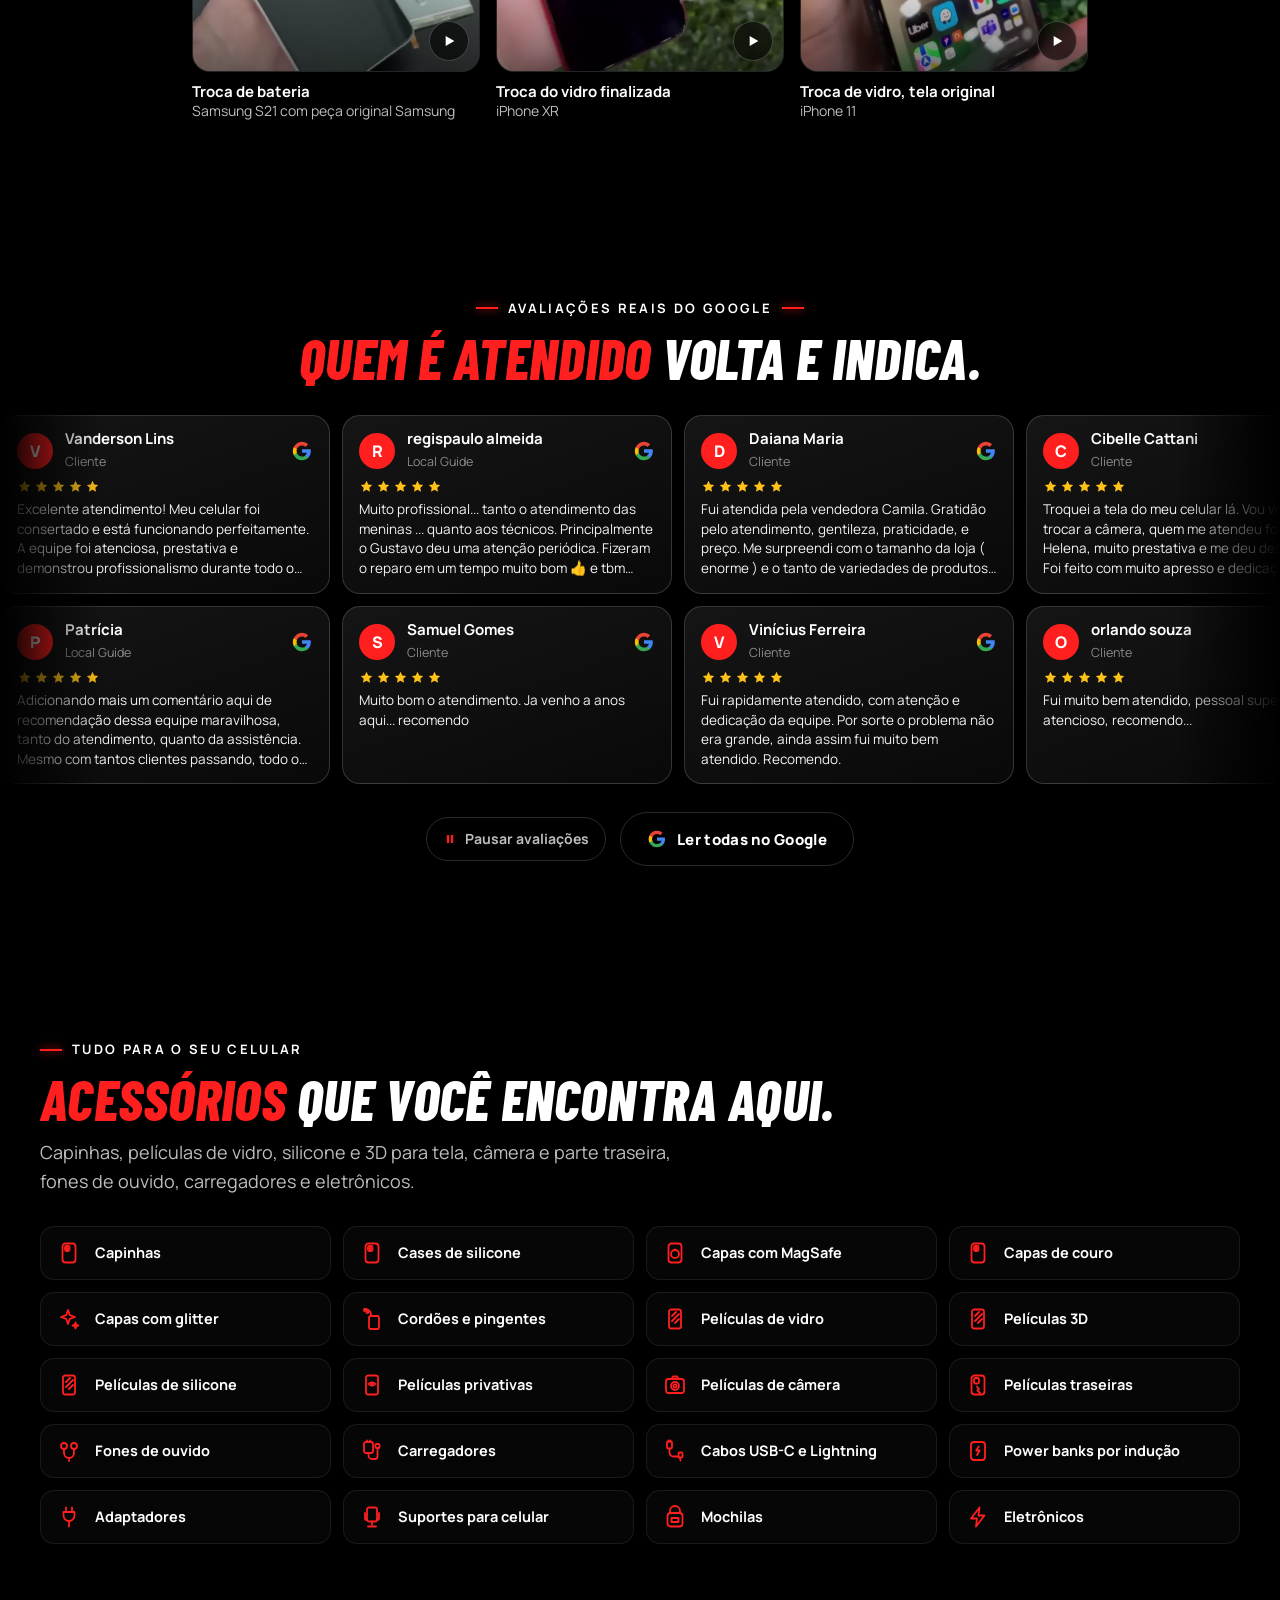
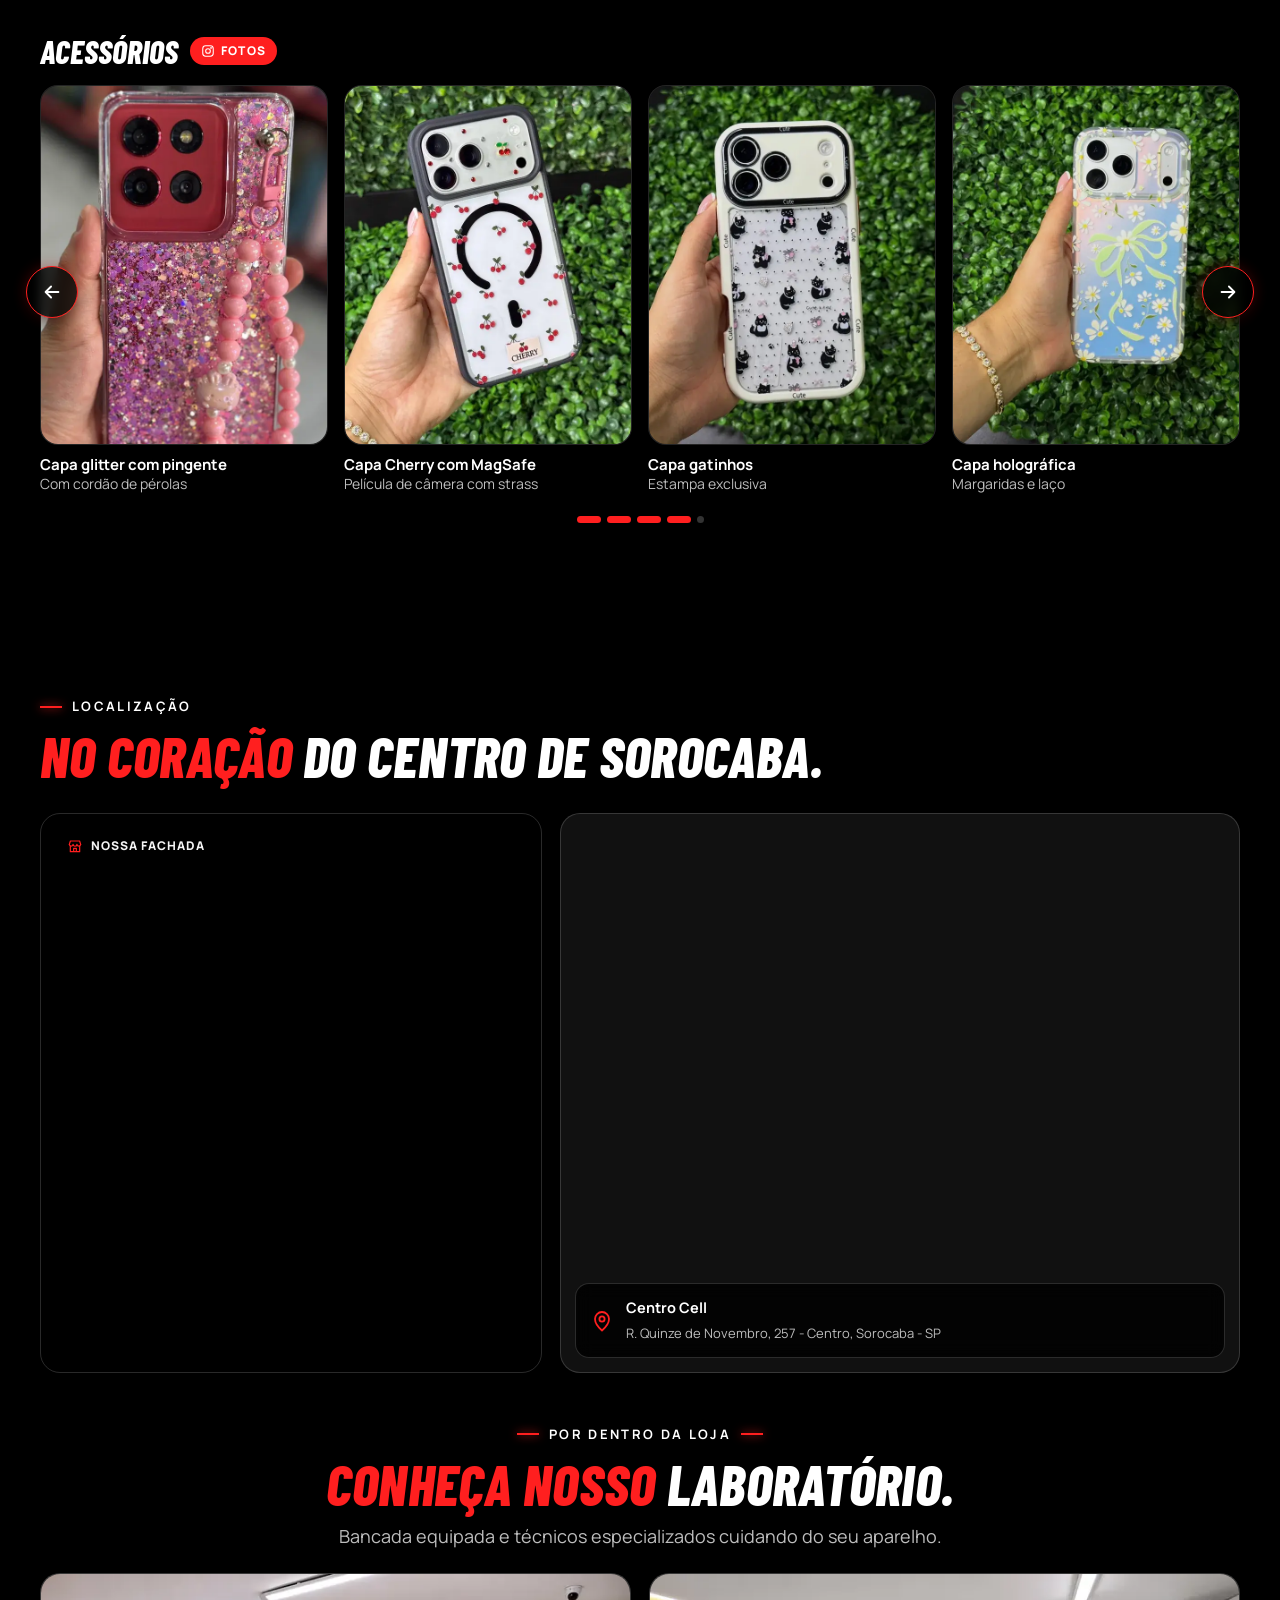
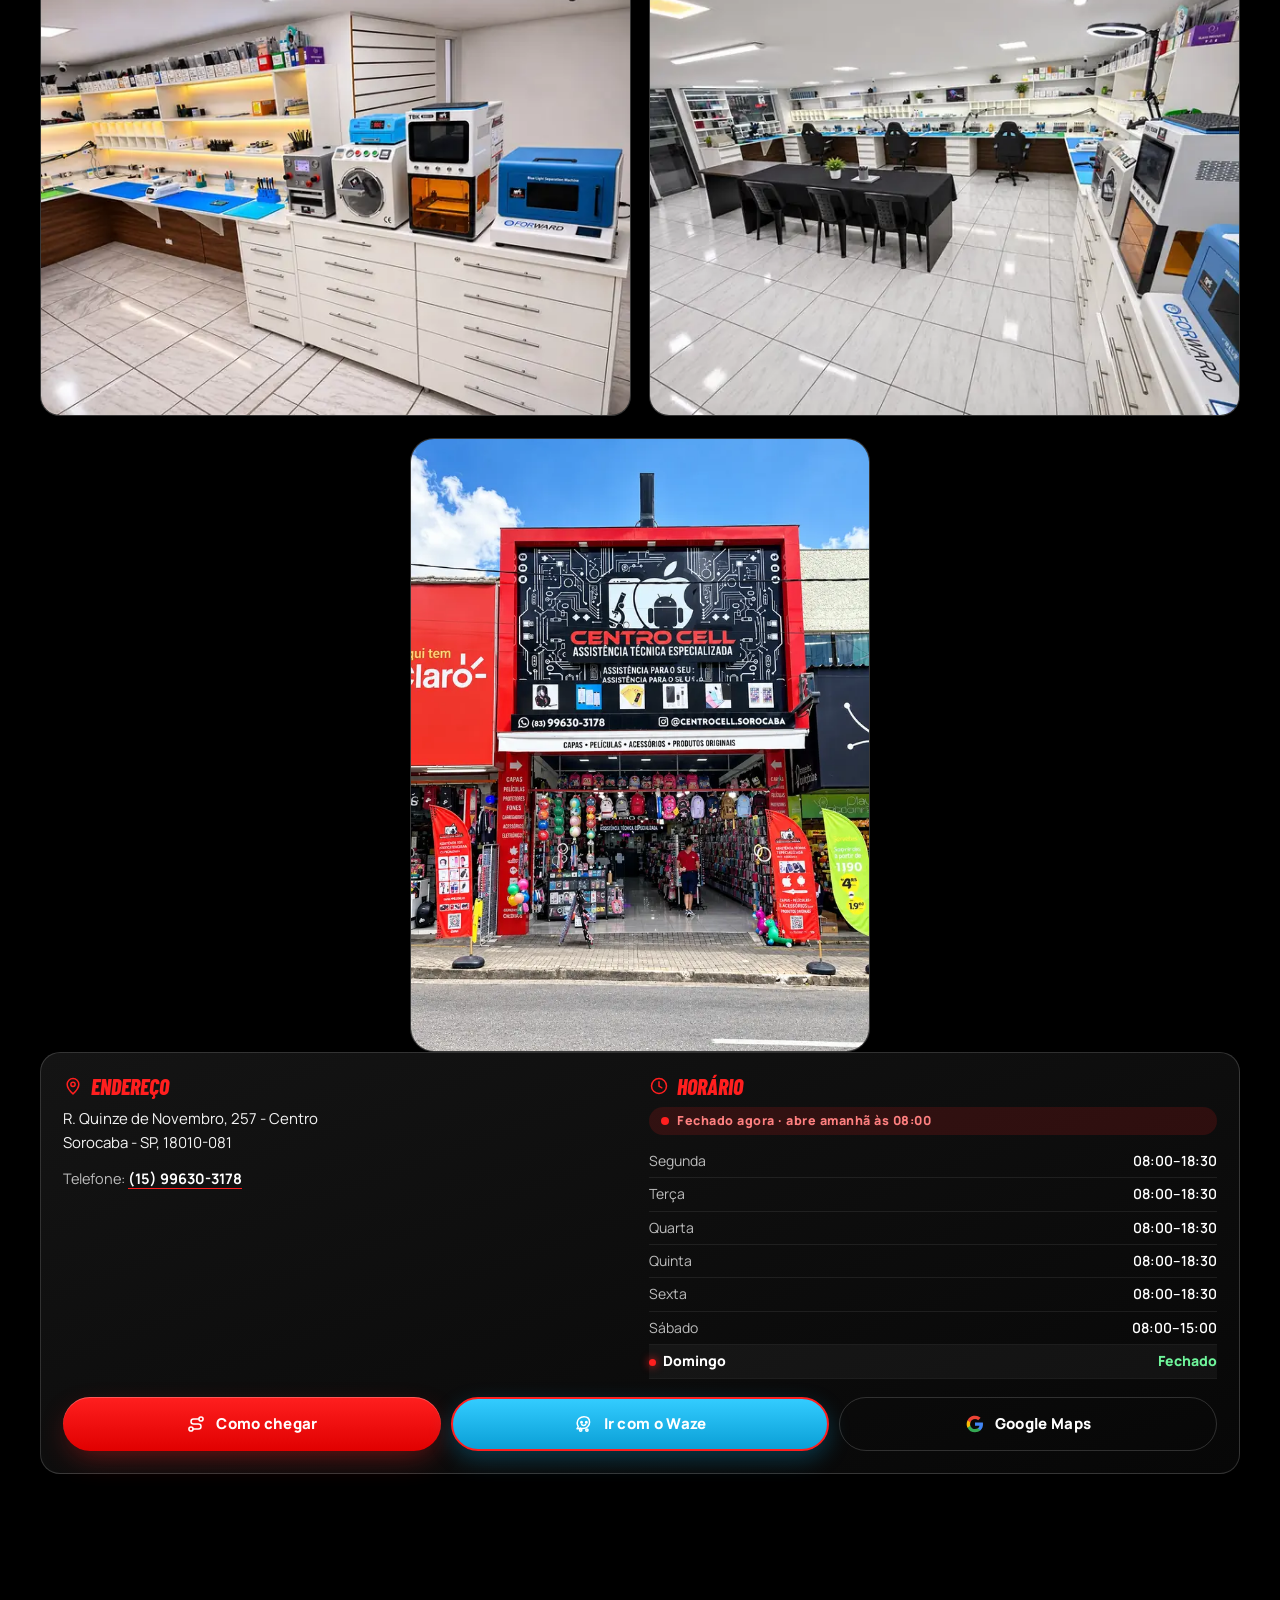
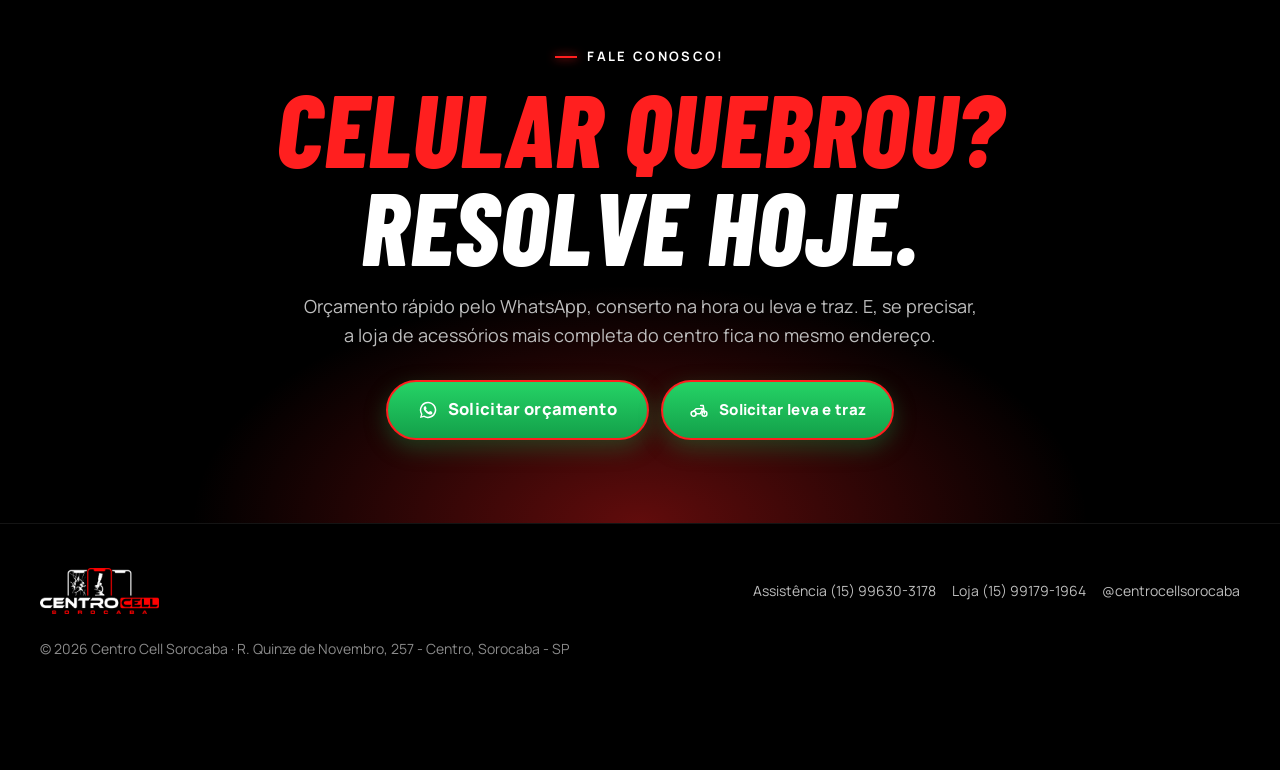
==== commit f9967218: "Hero: chamada mais compacta Co-Authored-By: Claude Sonnet 5.5 <noreply@anthropic.com> Claude-Session" ====
--- a/index.html
+++ b/index.html
@@ -46,7 +46,7 @@
 }
 </script>
 <link rel="preload" href="assets/img/logo-640.webp" as="image" fetchpriority="high">
-<link rel="stylesheet" href="assets/style.css?v=20261125d">
+<link rel="stylesheet" href="assets/style.css?v=20261125e">
 </head>
 <body>
 <a class="skip" href="#inicio">Pular para o conteúdo</a>
@@ -561,6 +561,6 @@
   <button class="wa__btn" type="button" aria-label="Falar no WhatsApp" aria-expanded="false" aria-controls="wa-menu"><svg aria-hidden="true"><use href="#i-wa"/></svg></button>
 </div>
 
-<script src="assets/script.js?v=20261125d" defer></script>
+<script src="assets/script.js?v=20261125e" defer></script>
 </body>
 </html>
--- a/assets/style.css
+++ b/assets/style.css
@@ -651,3 +651,10 @@
 .hero__tag{font-size:11.5px!important;line-height:1.2!important;margin-bottom:8px!important;padding:3px 10px 3px 3px!important;gap:7px!important;white-space:nowrap;width:fit-content;max-width:100%;background:rgba(0,0,0,.6)!important}
 .hero__tag b{font-size:10.5px!important;padding:3px 8px!important}
 @media (min-width:901px){.hero__tag{font-size:13px!important}}
+/* chamada mais baixa e compacta no celular */
+@media (max-width:900px){
+ .hero__sub{font-size:clamp(23px,6.6vw,32px)!important;line-height:1!important;margin-bottom:10px!important}
+ .hero__sub .hl{margin-top:2px}
+ .hero{padding-top:max(330px,112vw)!important}
+ .hero__chips{margin-bottom:10px!important}
+}
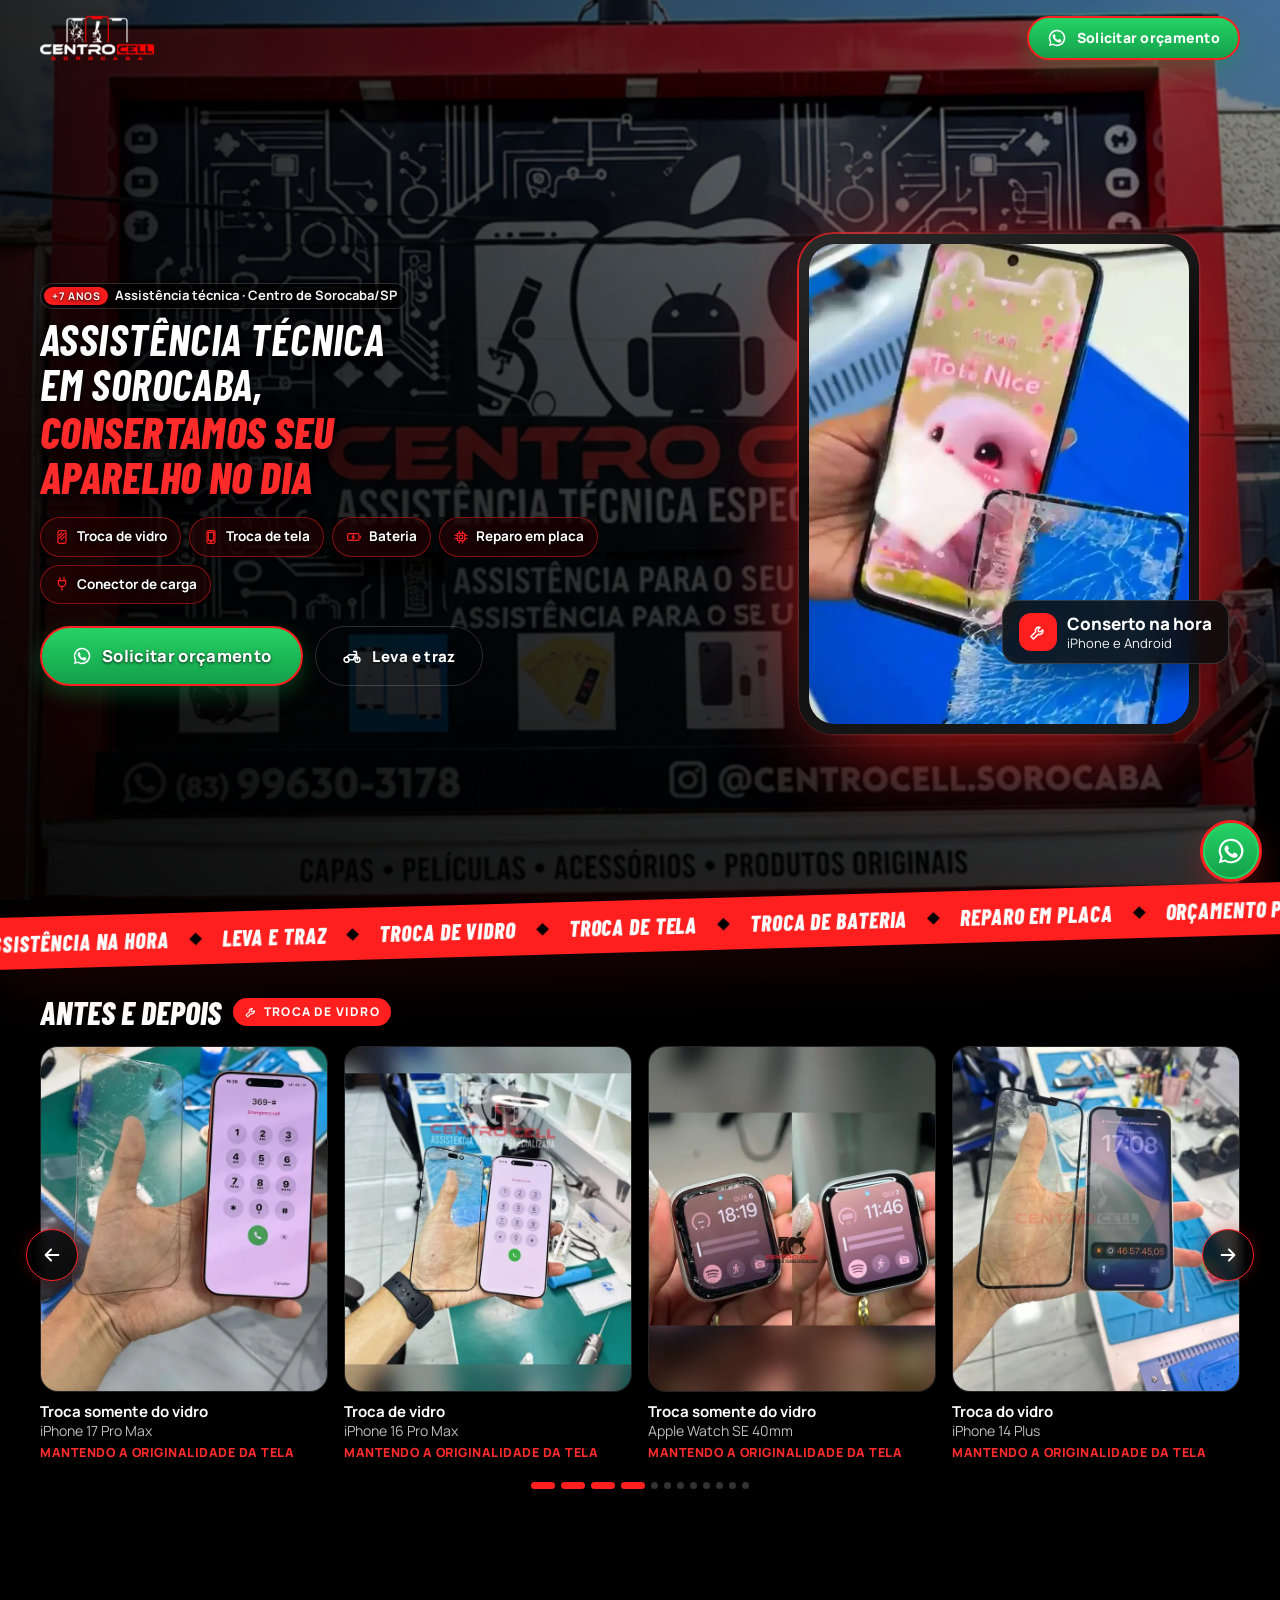
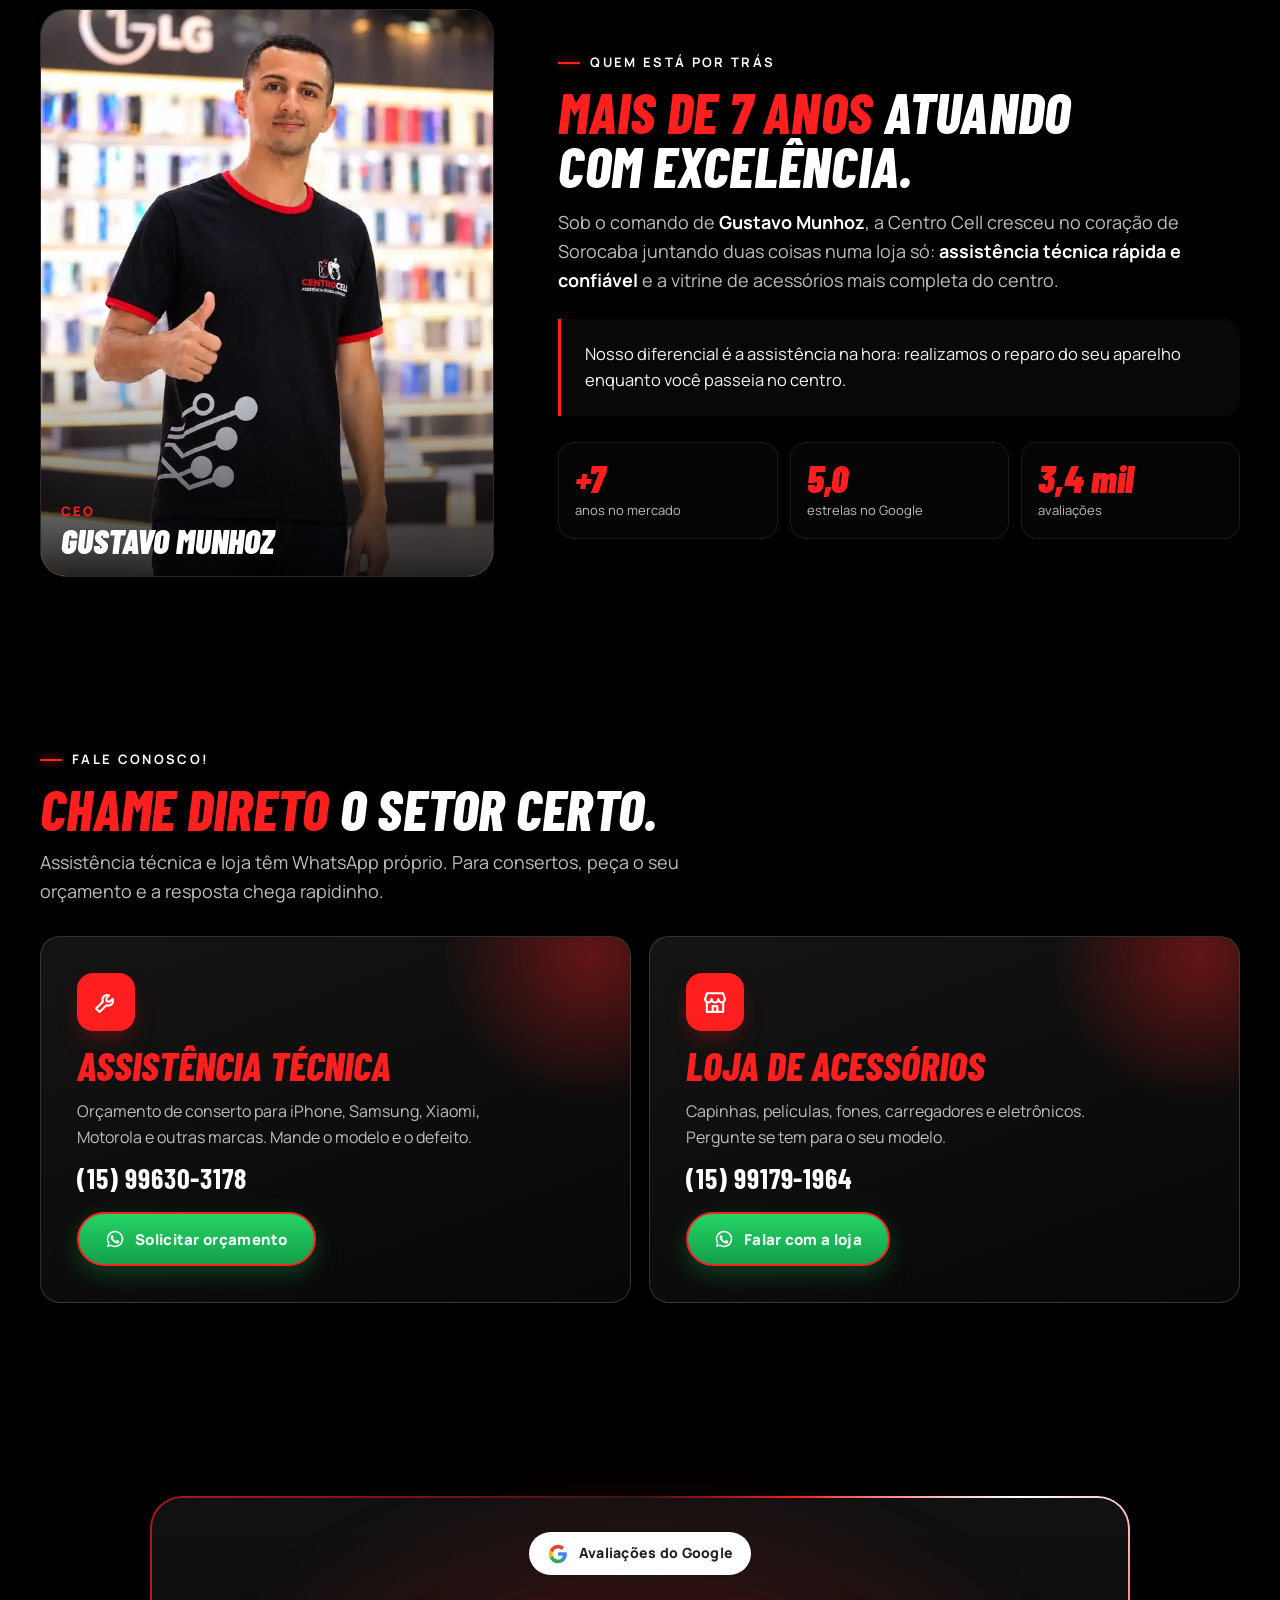
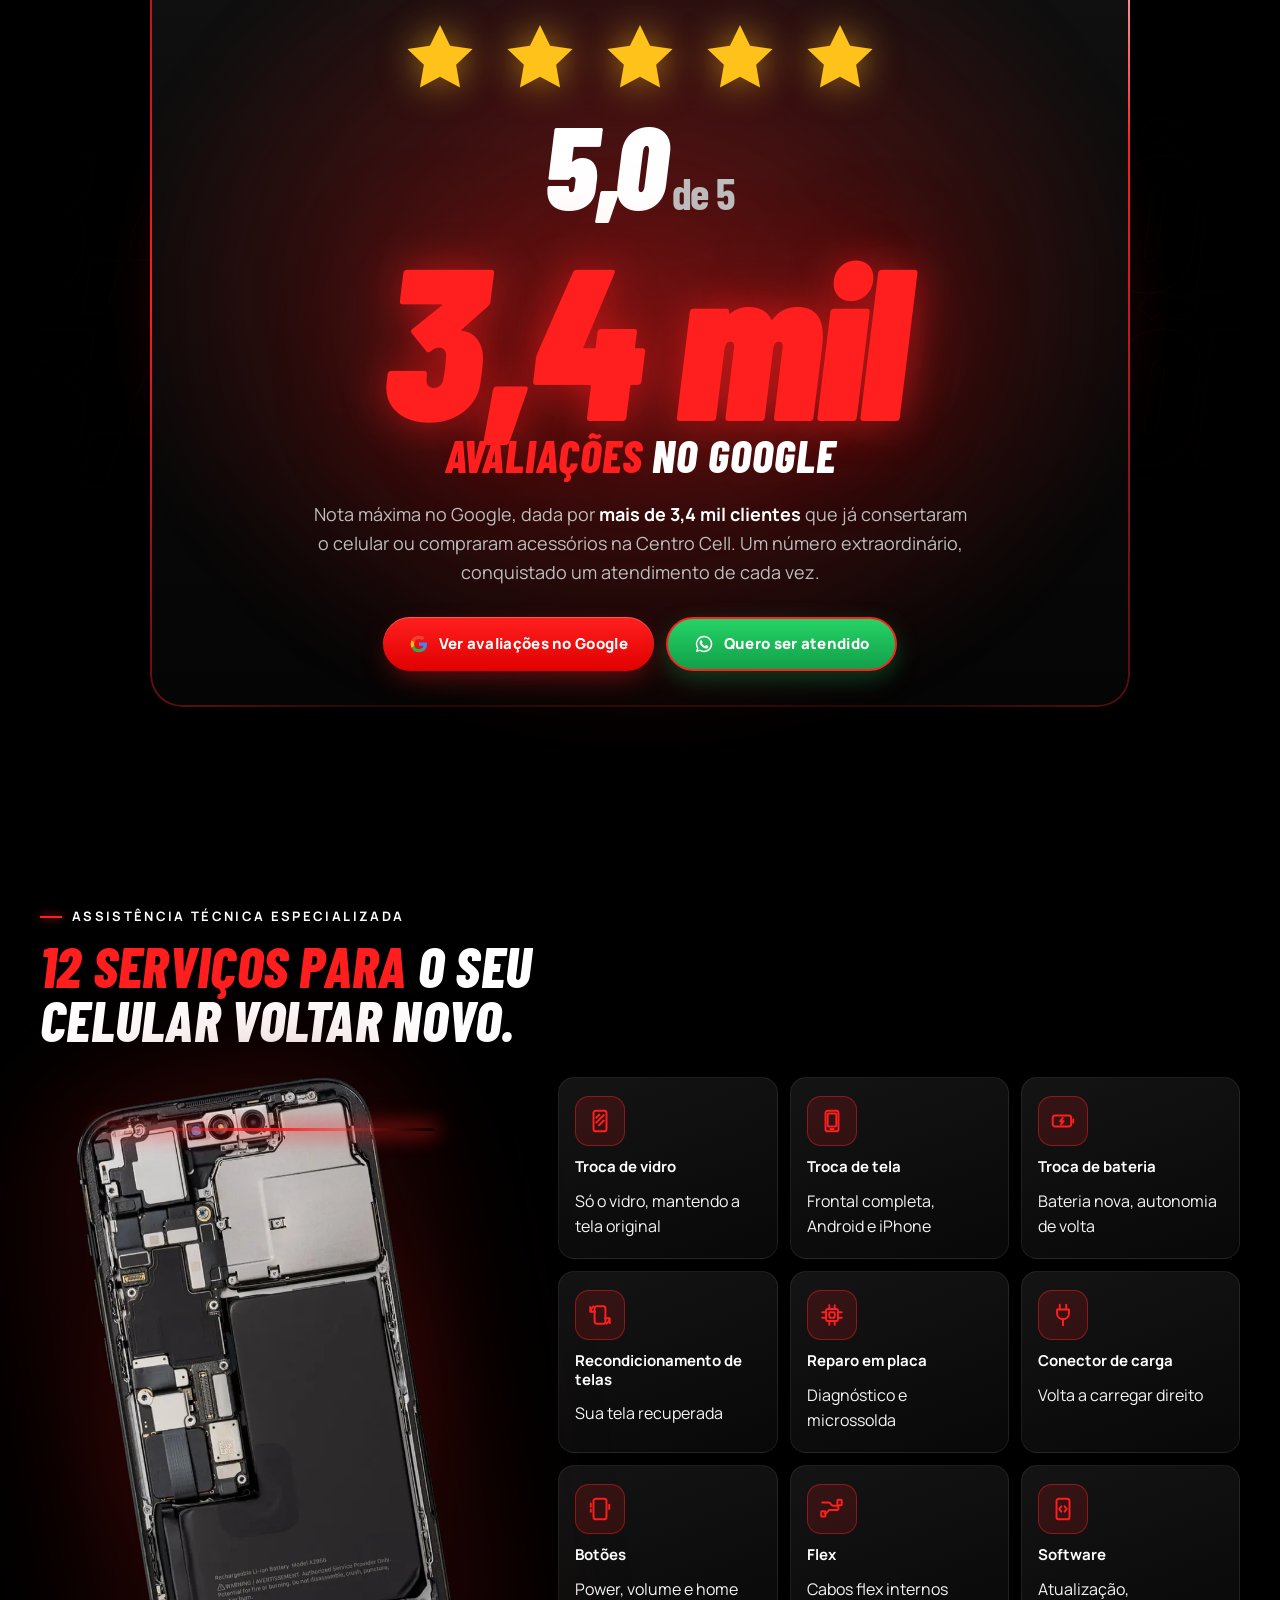
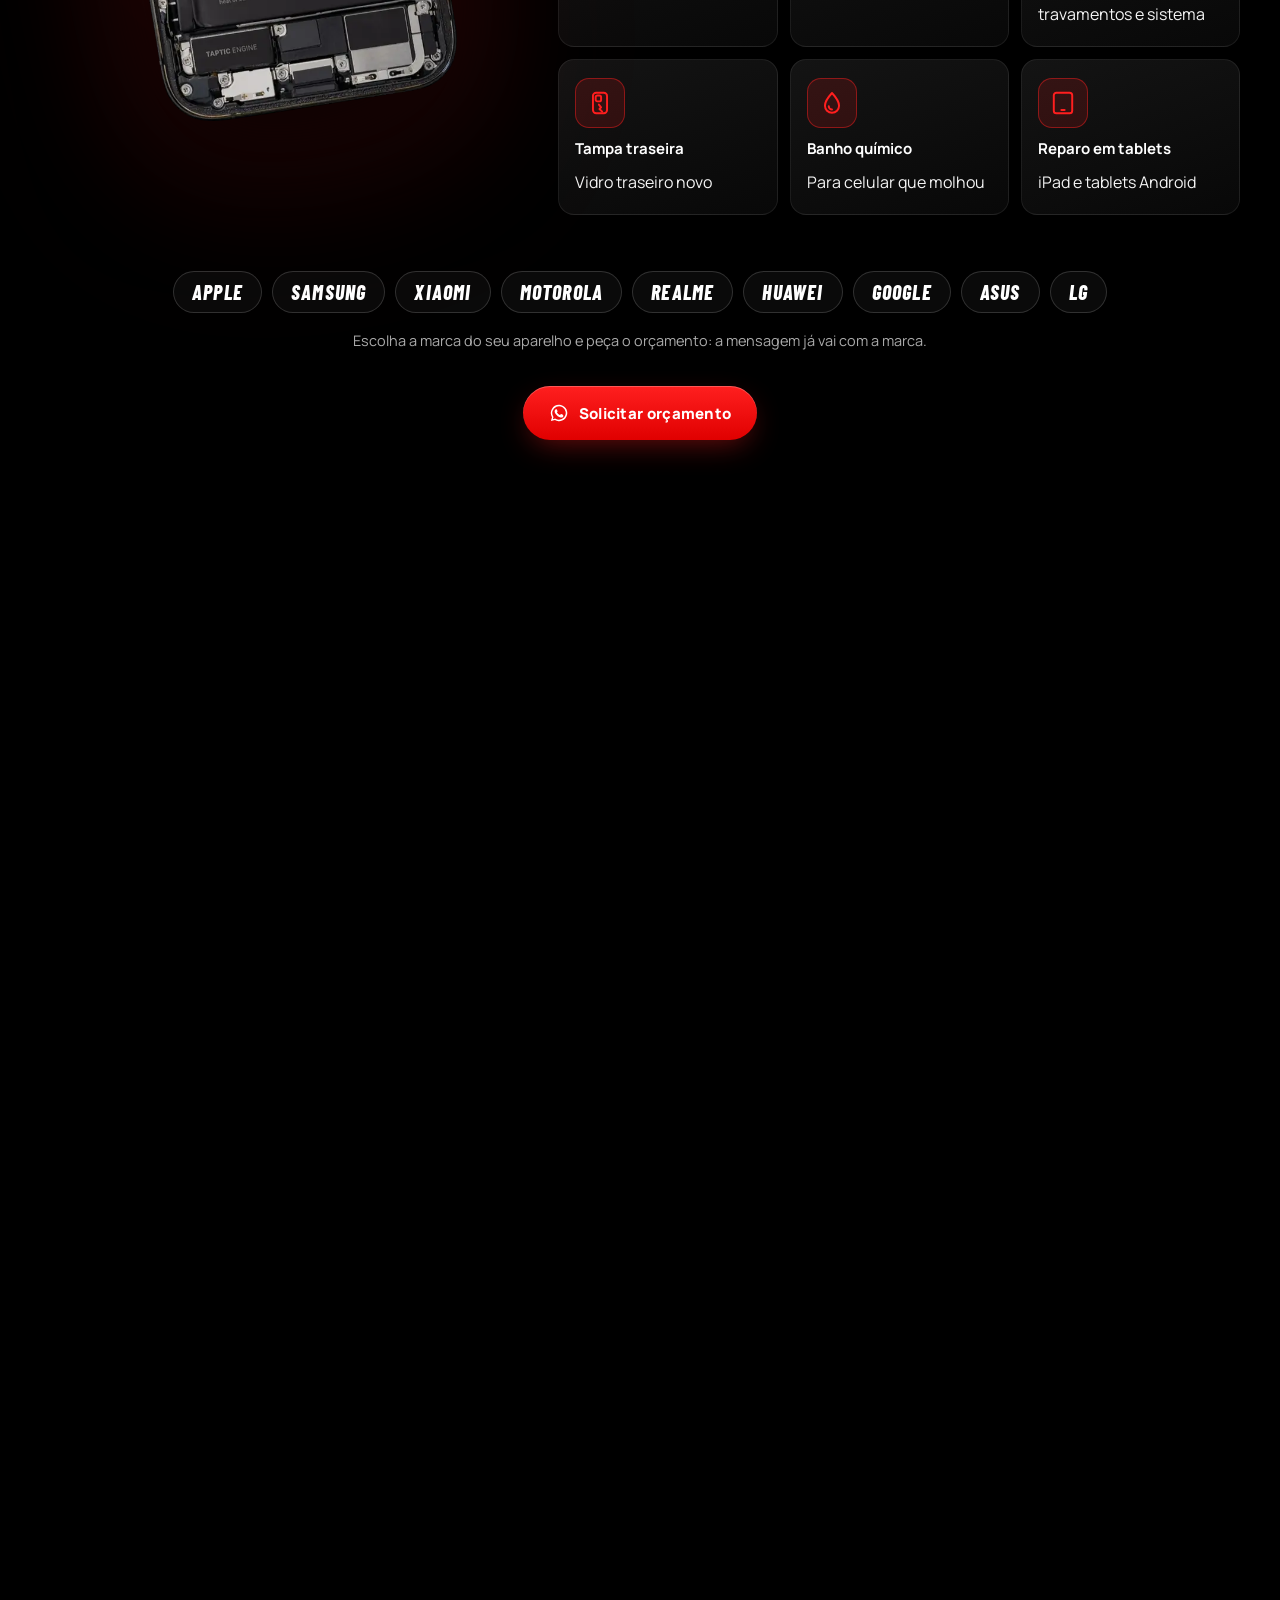
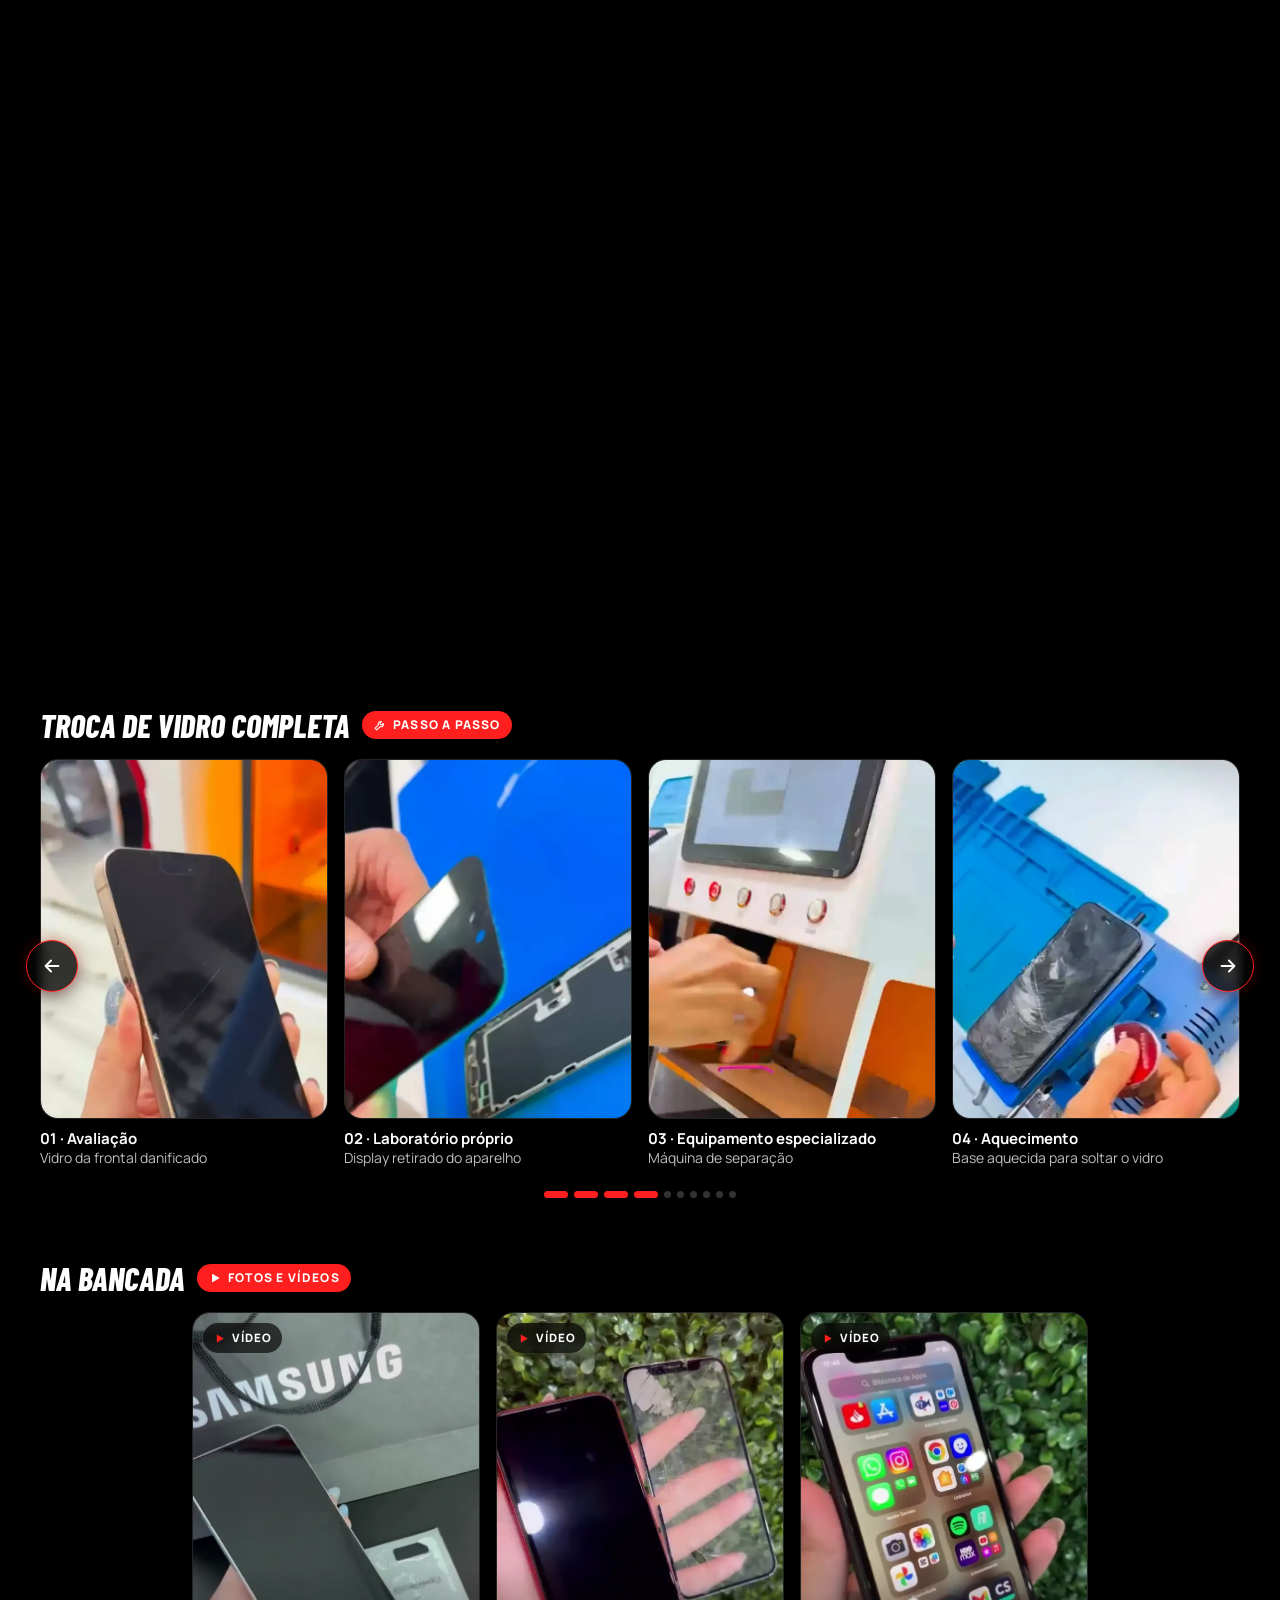
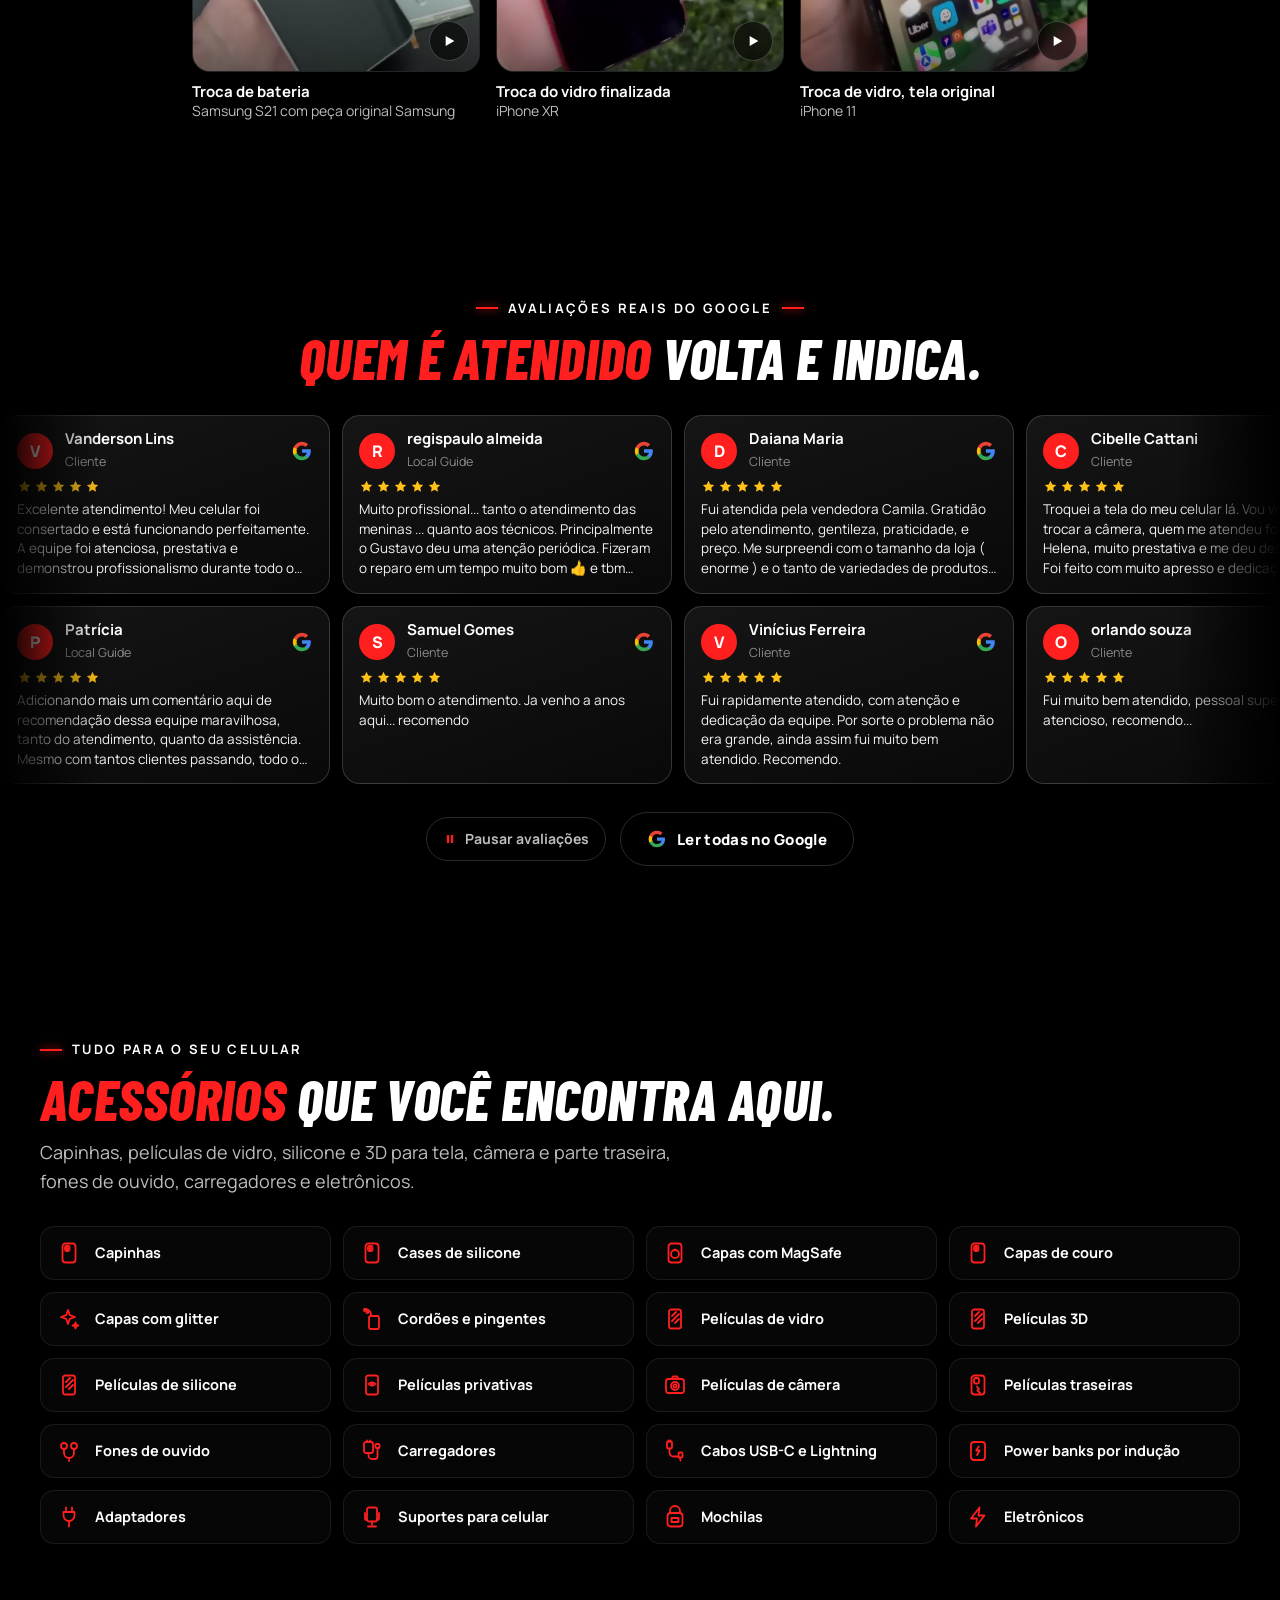
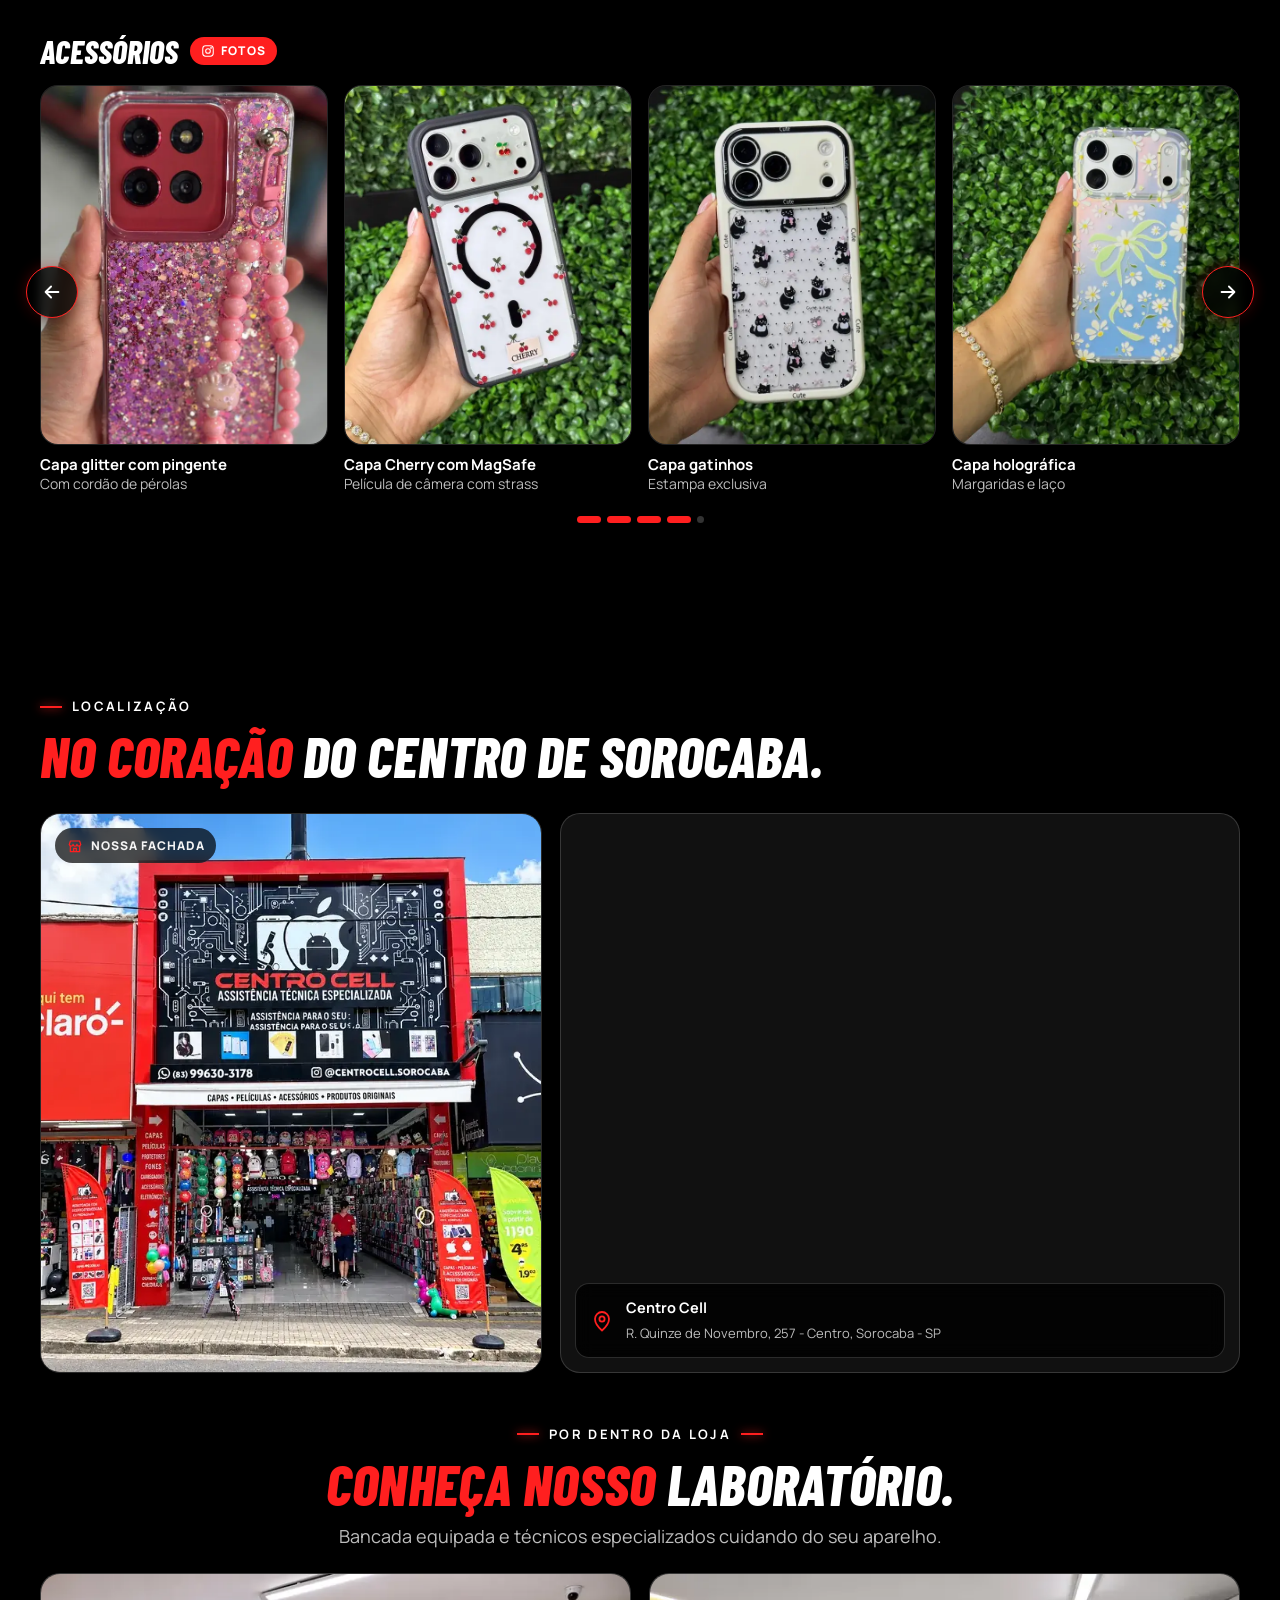
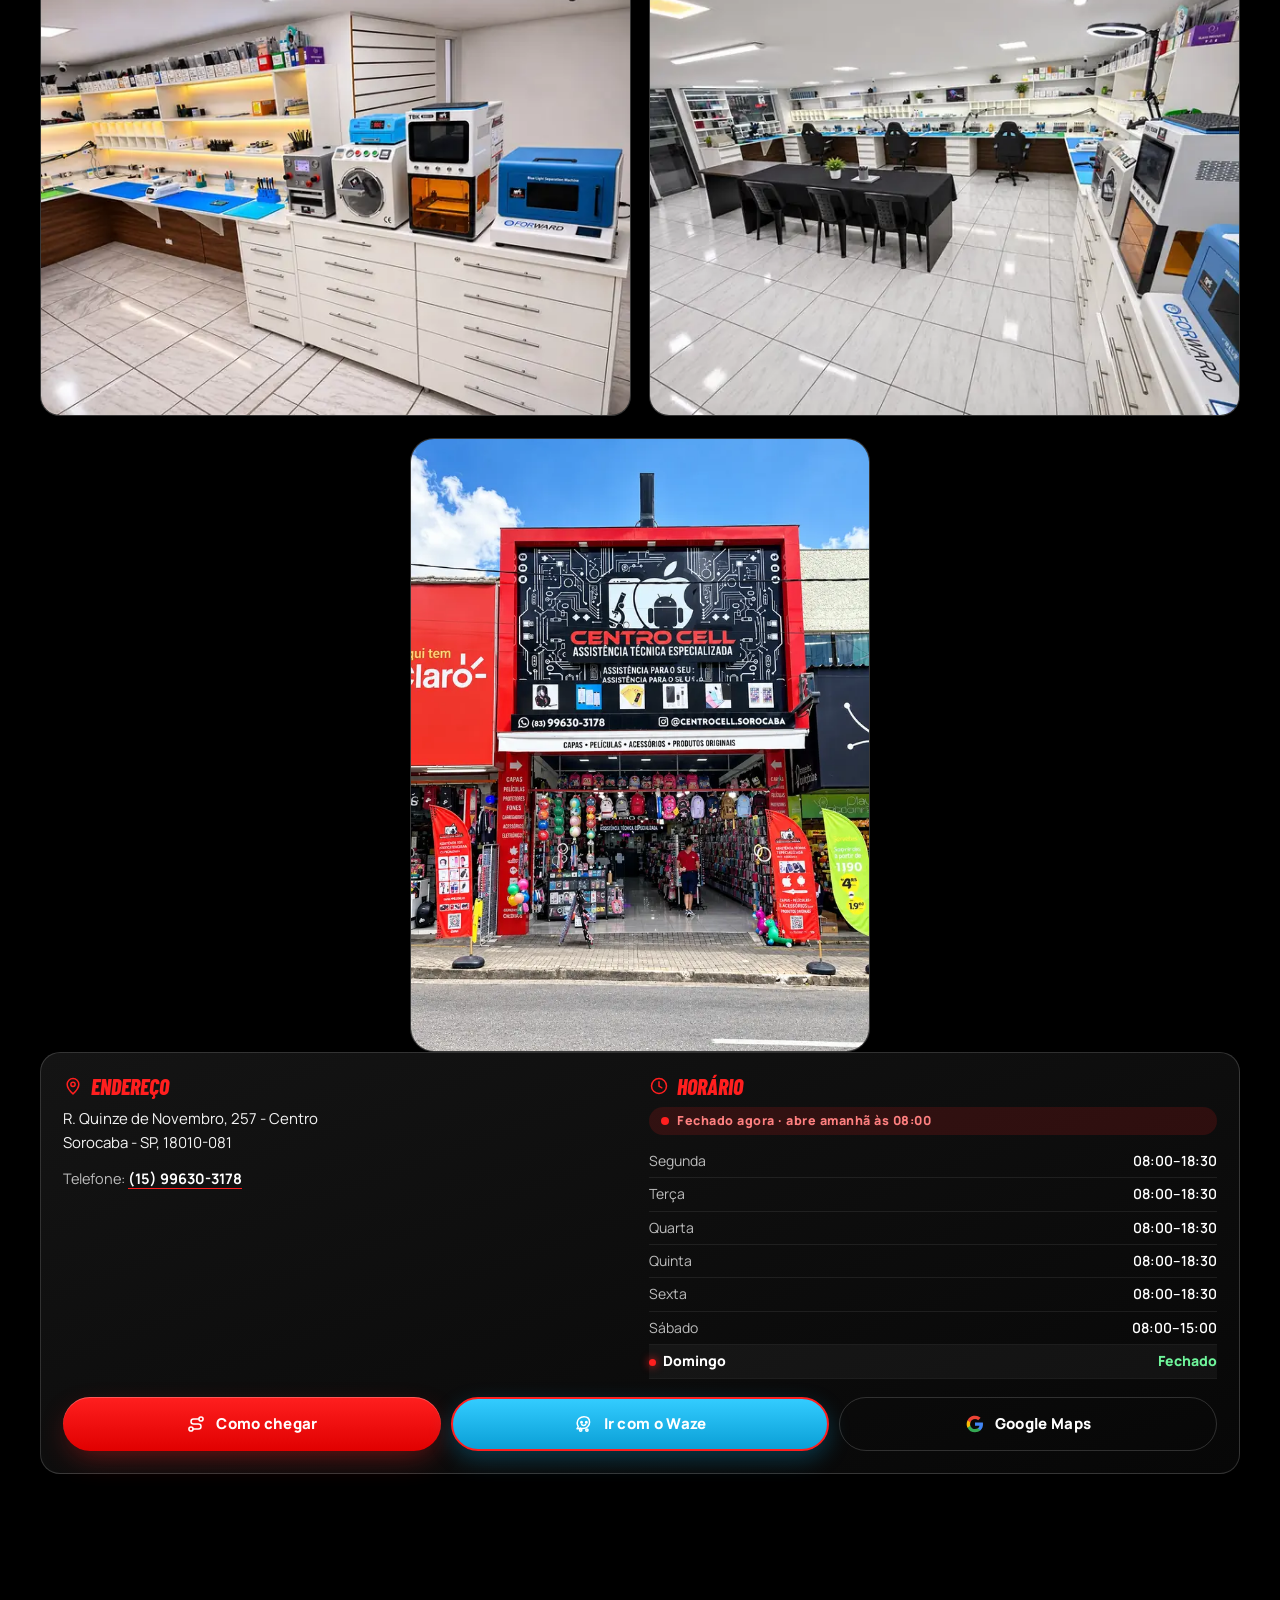
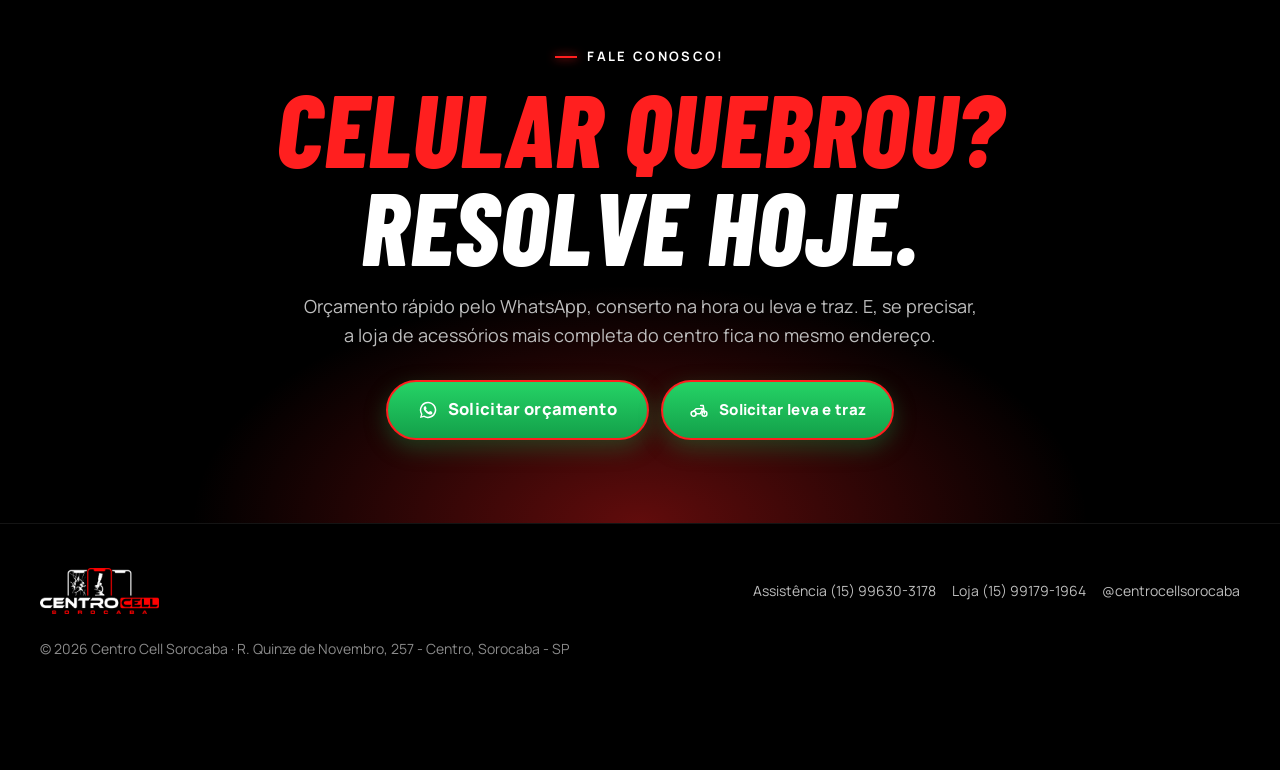
==== commit a9f647e6: "Hero: nova foto de fundo da placa Co-Authored-By: Claude Sonnet 5.5 <noreply@anthropic.com> Claude-S" ====
--- a/index.html
+++ b/index.html
@@ -46,7 +46,7 @@
 }
 </script>
 <link rel="preload" href="assets/img/logo-640.webp" as="image" fetchpriority="high">
-<link rel="stylesheet" href="assets/style.css?v=20261125e">
+<link rel="stylesheet" href="assets/style.css?v=20261125f">
 </head>
 <body>
 <a class="skip" href="#inicio">Pular para o conteúdo</a>
@@ -561,6 +561,6 @@
   <button class="wa__btn" type="button" aria-label="Falar no WhatsApp" aria-expanded="false" aria-controls="wa-menu"><svg aria-hidden="true"><use href="#i-wa"/></svg></button>
 </div>
 
-<script src="assets/script.js?v=20261125e" defer></script>
+<script src="assets/script.js?v=20261125f" defer></script>
 </body>
 </html>
--- a/assets/style.css
+++ b/assets/style.css
@@ -658,3 +658,9 @@
  .hero{padding-top:max(330px,112vw)!important}
  .hero__chips{margin-bottom:10px!important}
 }
+/* fundo do topo: nova foto da placa (com degradê próprio na base) */
+.hero .hero__bg{background:linear-gradient(90deg,rgba(0,0,0,.8) 0%,rgba(0,0,0,.5) 40%,rgba(0,0,0,.1) 100%),url(fotos/hero-bg.webp) center 0/100% auto no-repeat #000!important}
+@media (max-width:900px){
+ .hero .hero__bg{background:linear-gradient(180deg,rgba(0,0,0,.35) 0,rgba(0,0,0,0) 12%,rgba(0,0,0,0) 52%,rgba(0,0,0,.7) 78vw,rgba(0,0,0,.75) 100%),url(fotos/hero-bg-640.webp) center 0/100% auto no-repeat #000!important}
+ .hero{padding-top:max(250px,72vw)!important}
+}
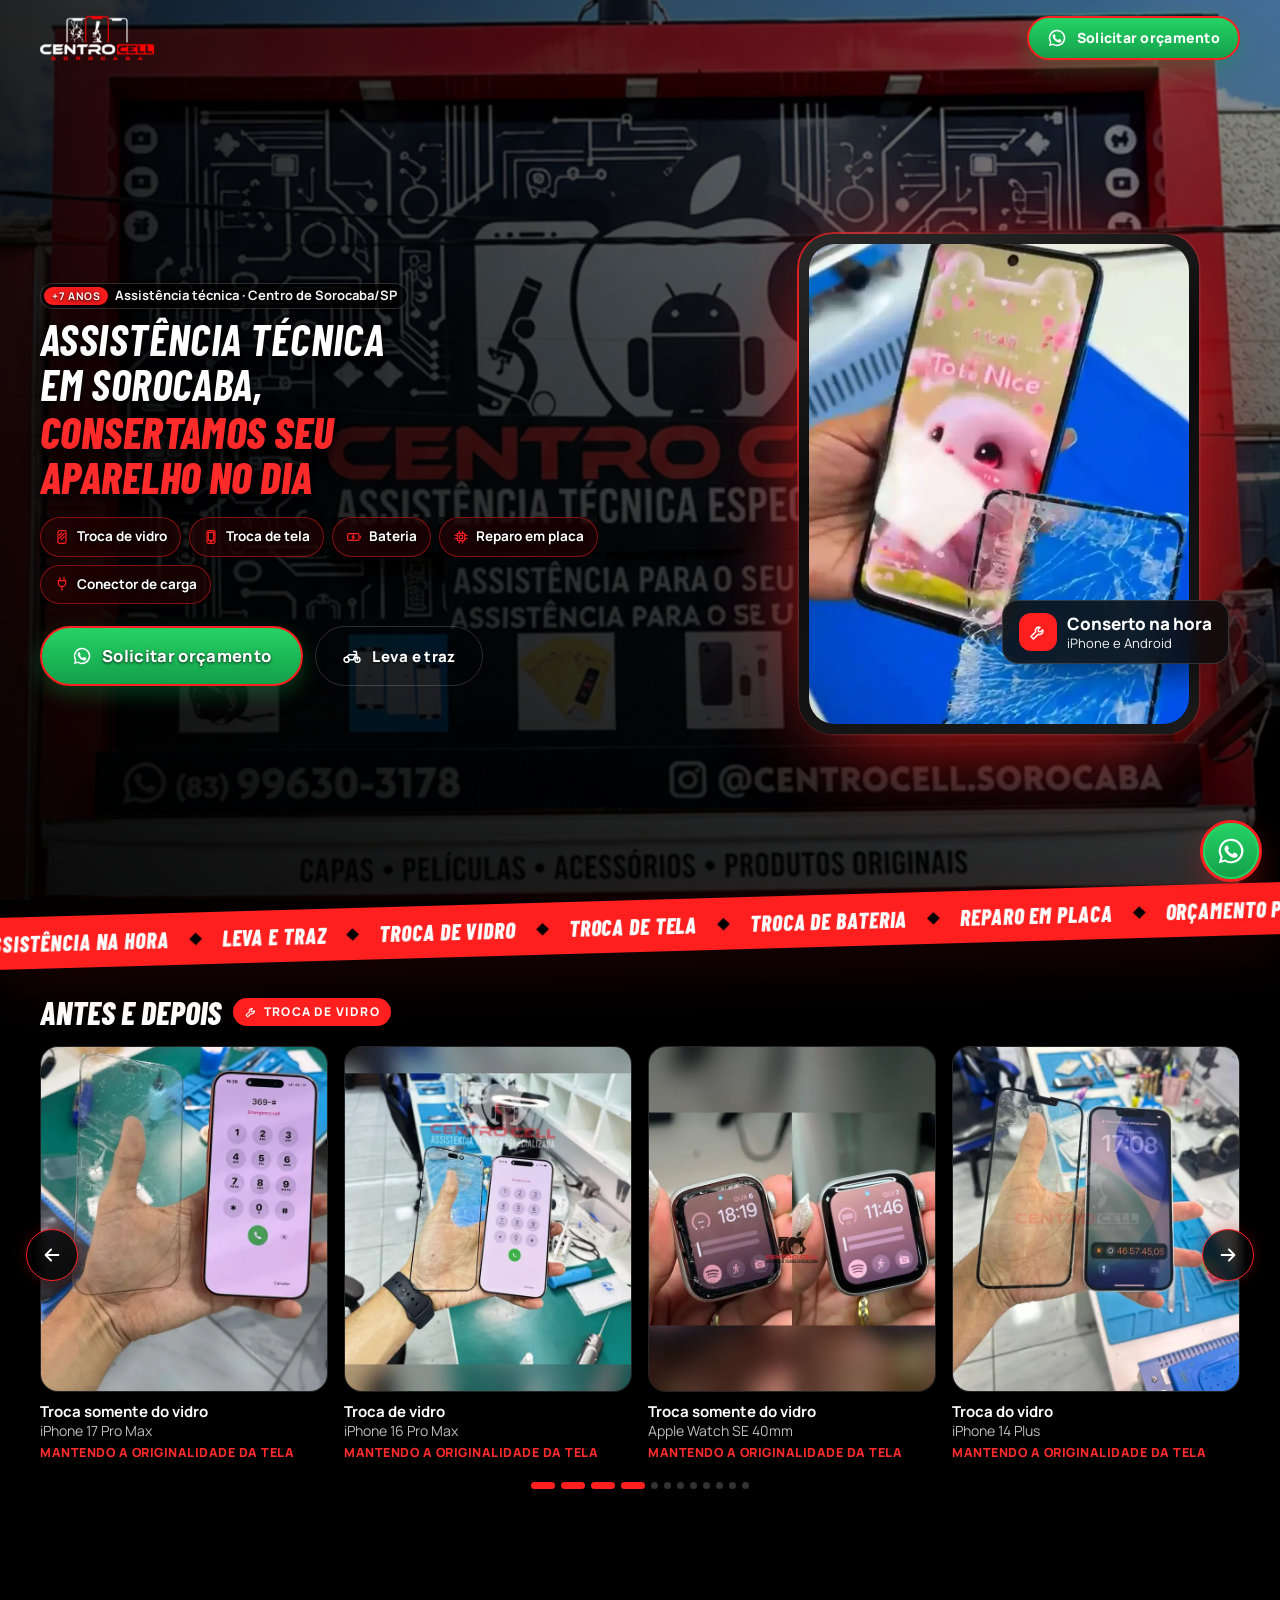
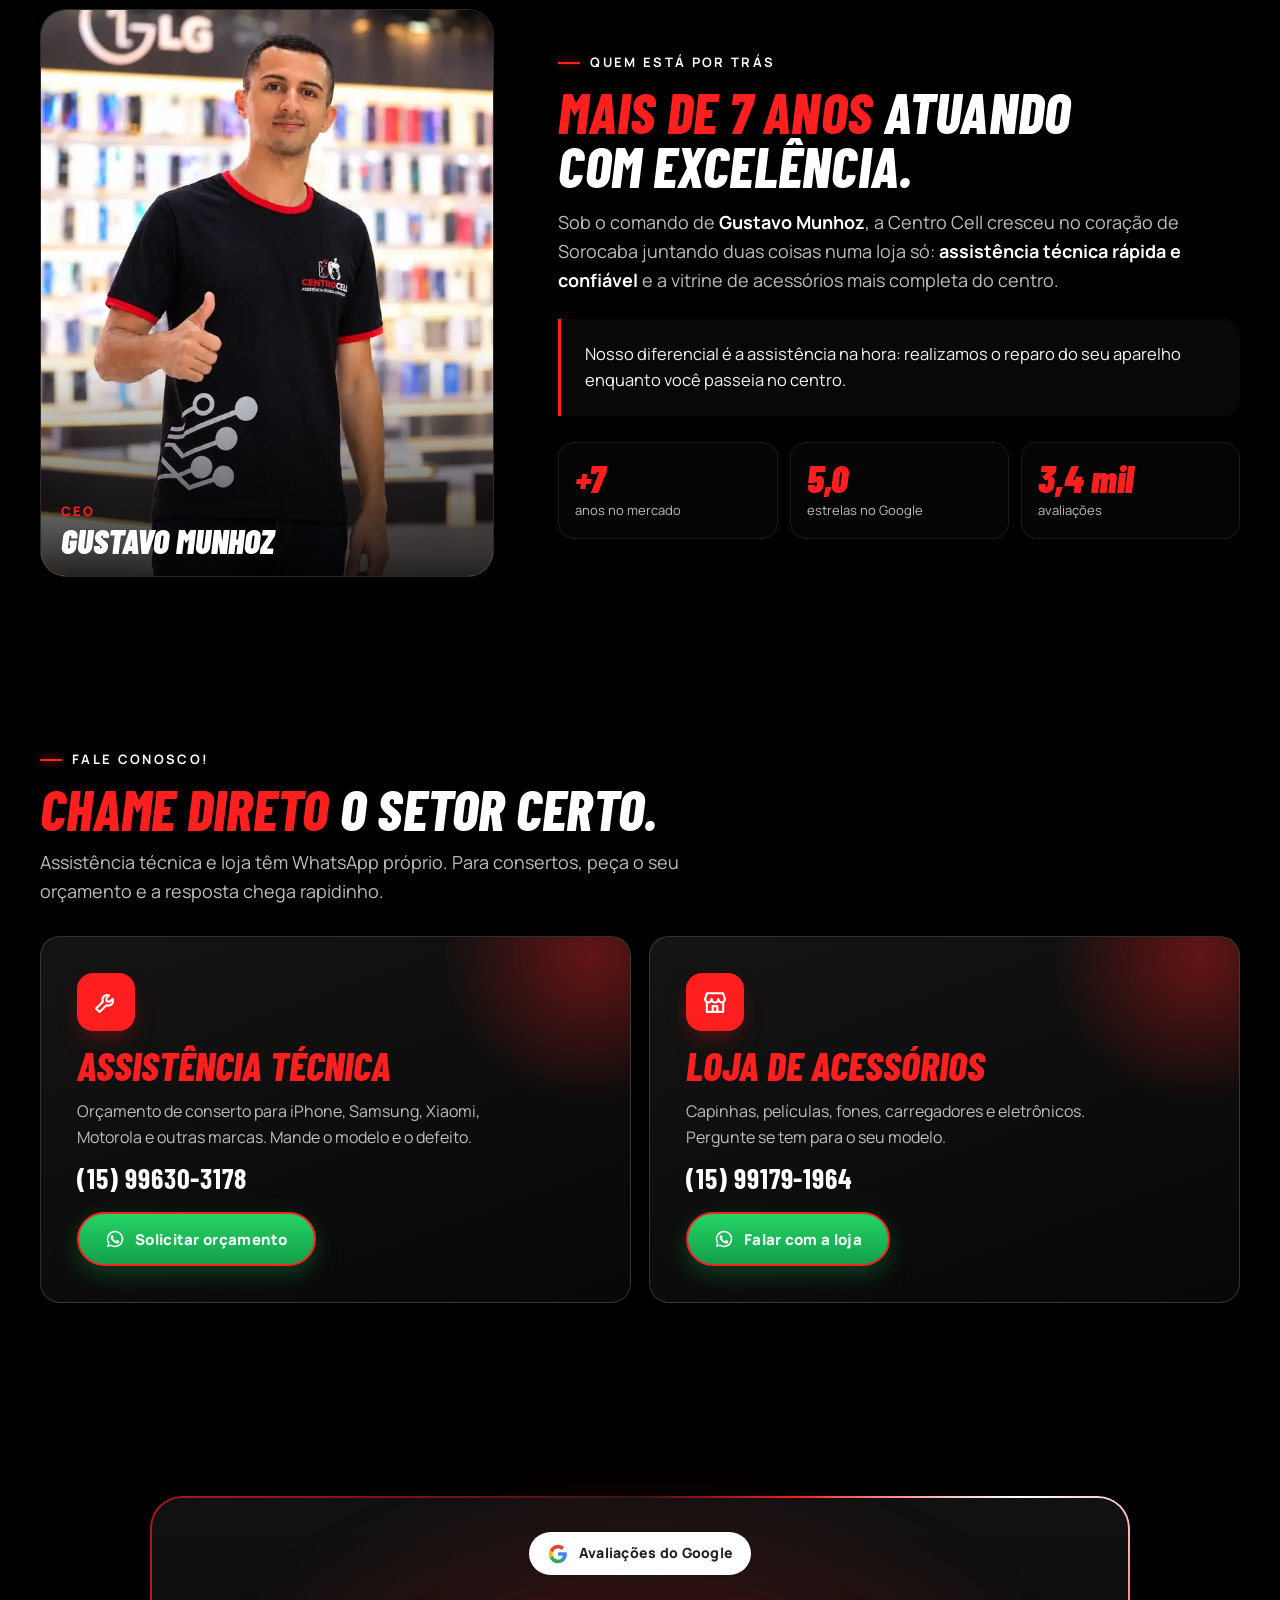
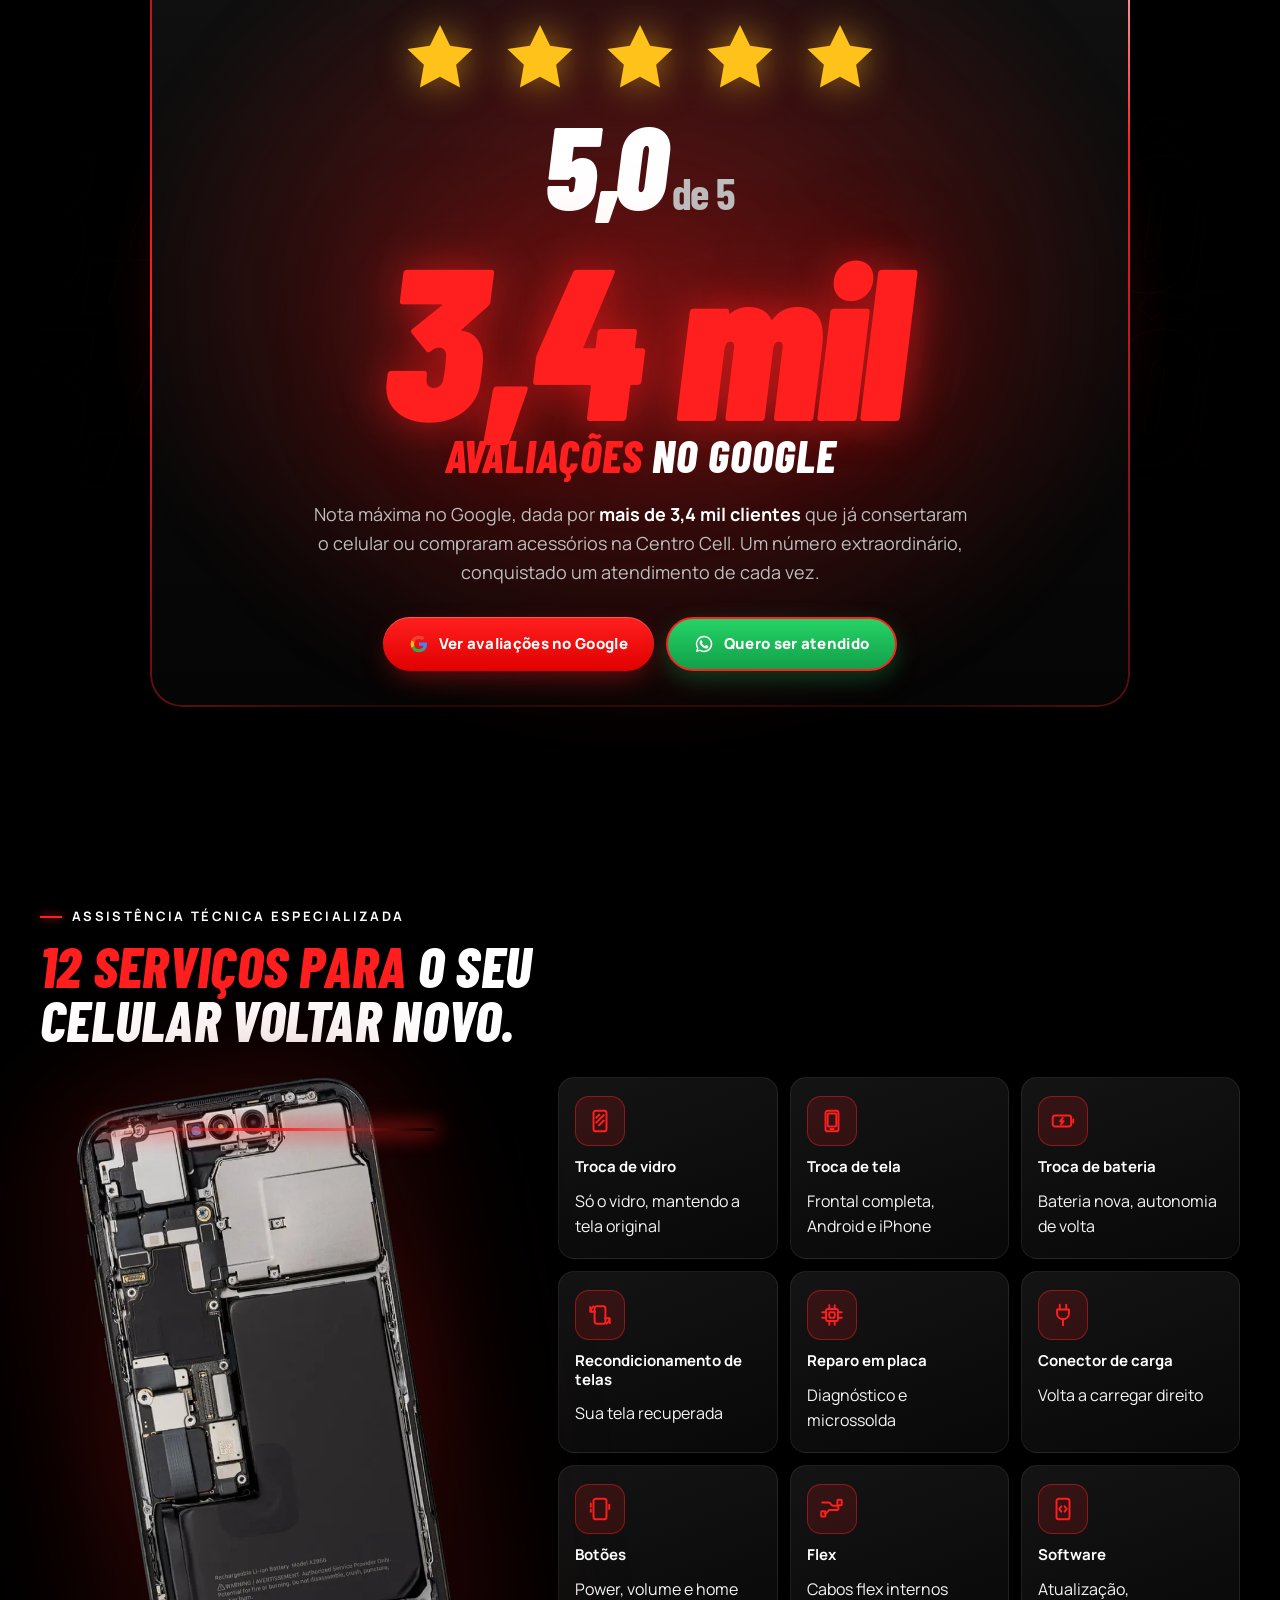
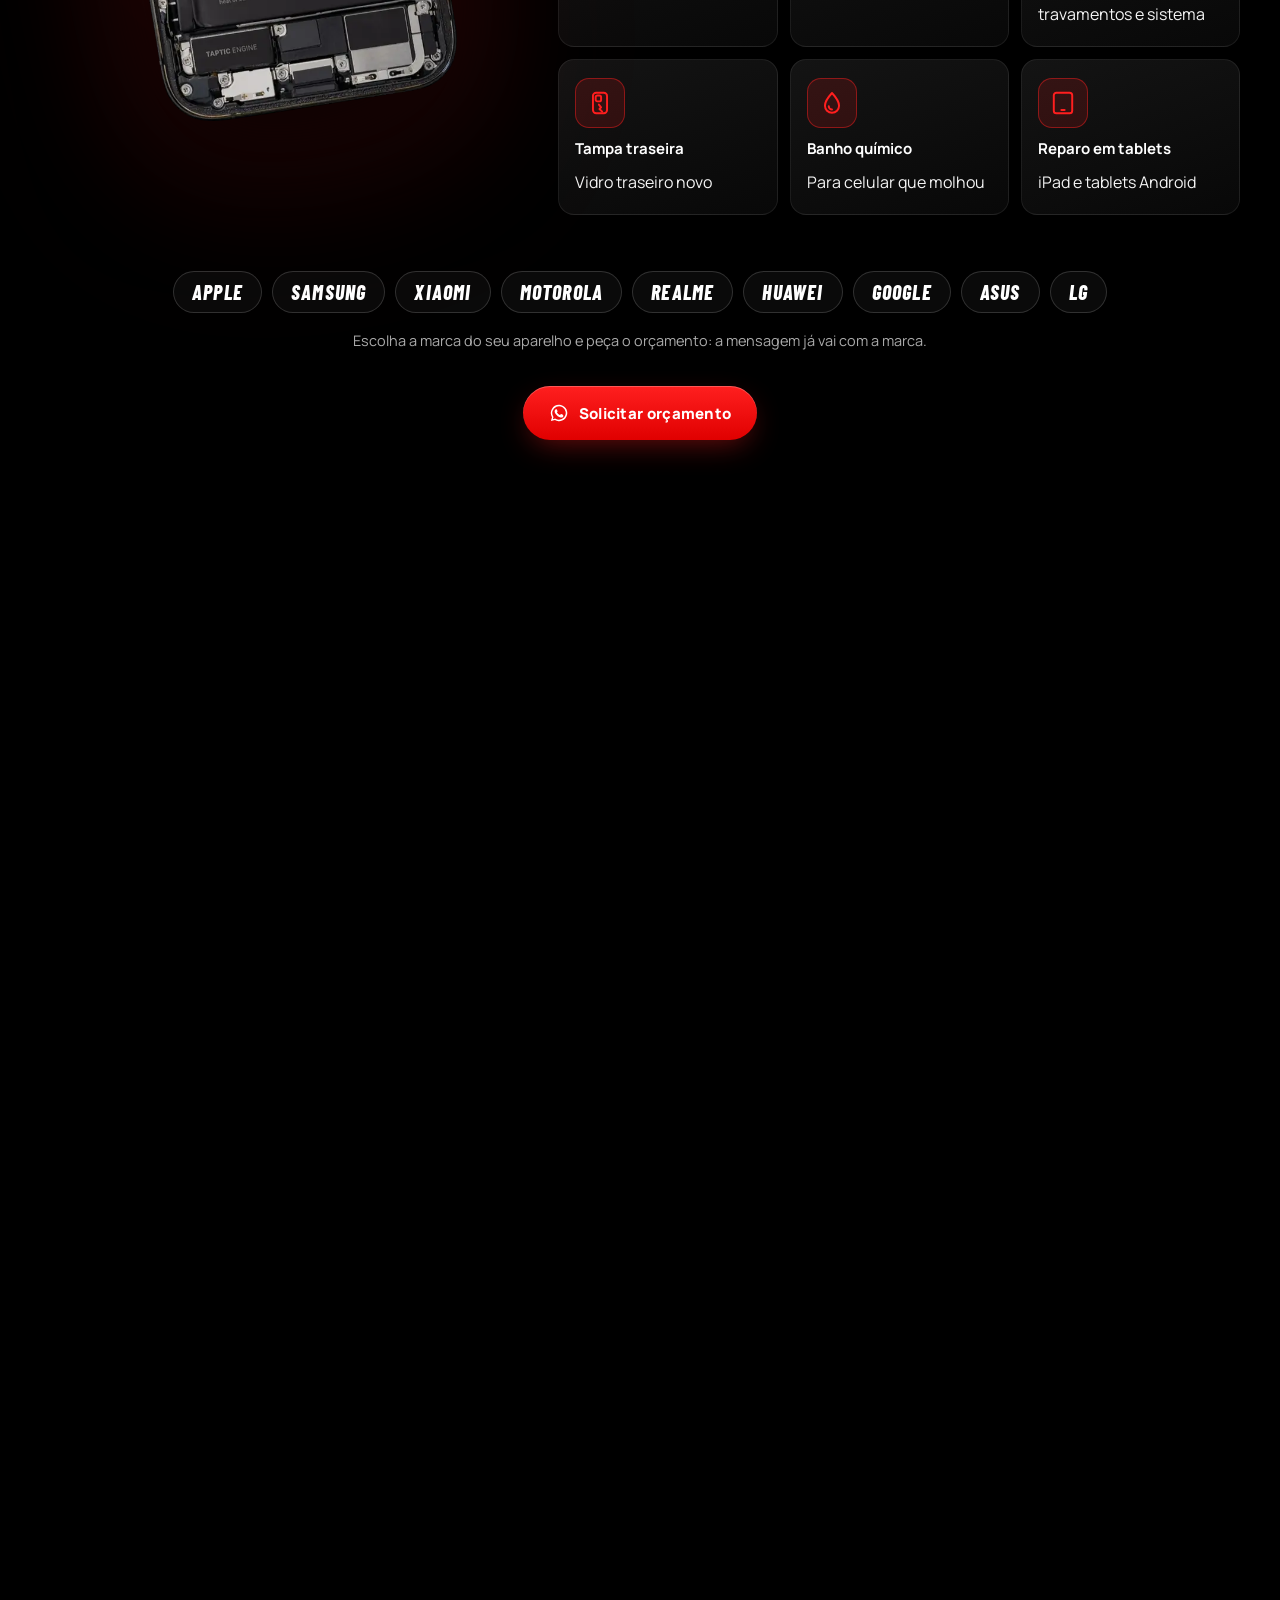
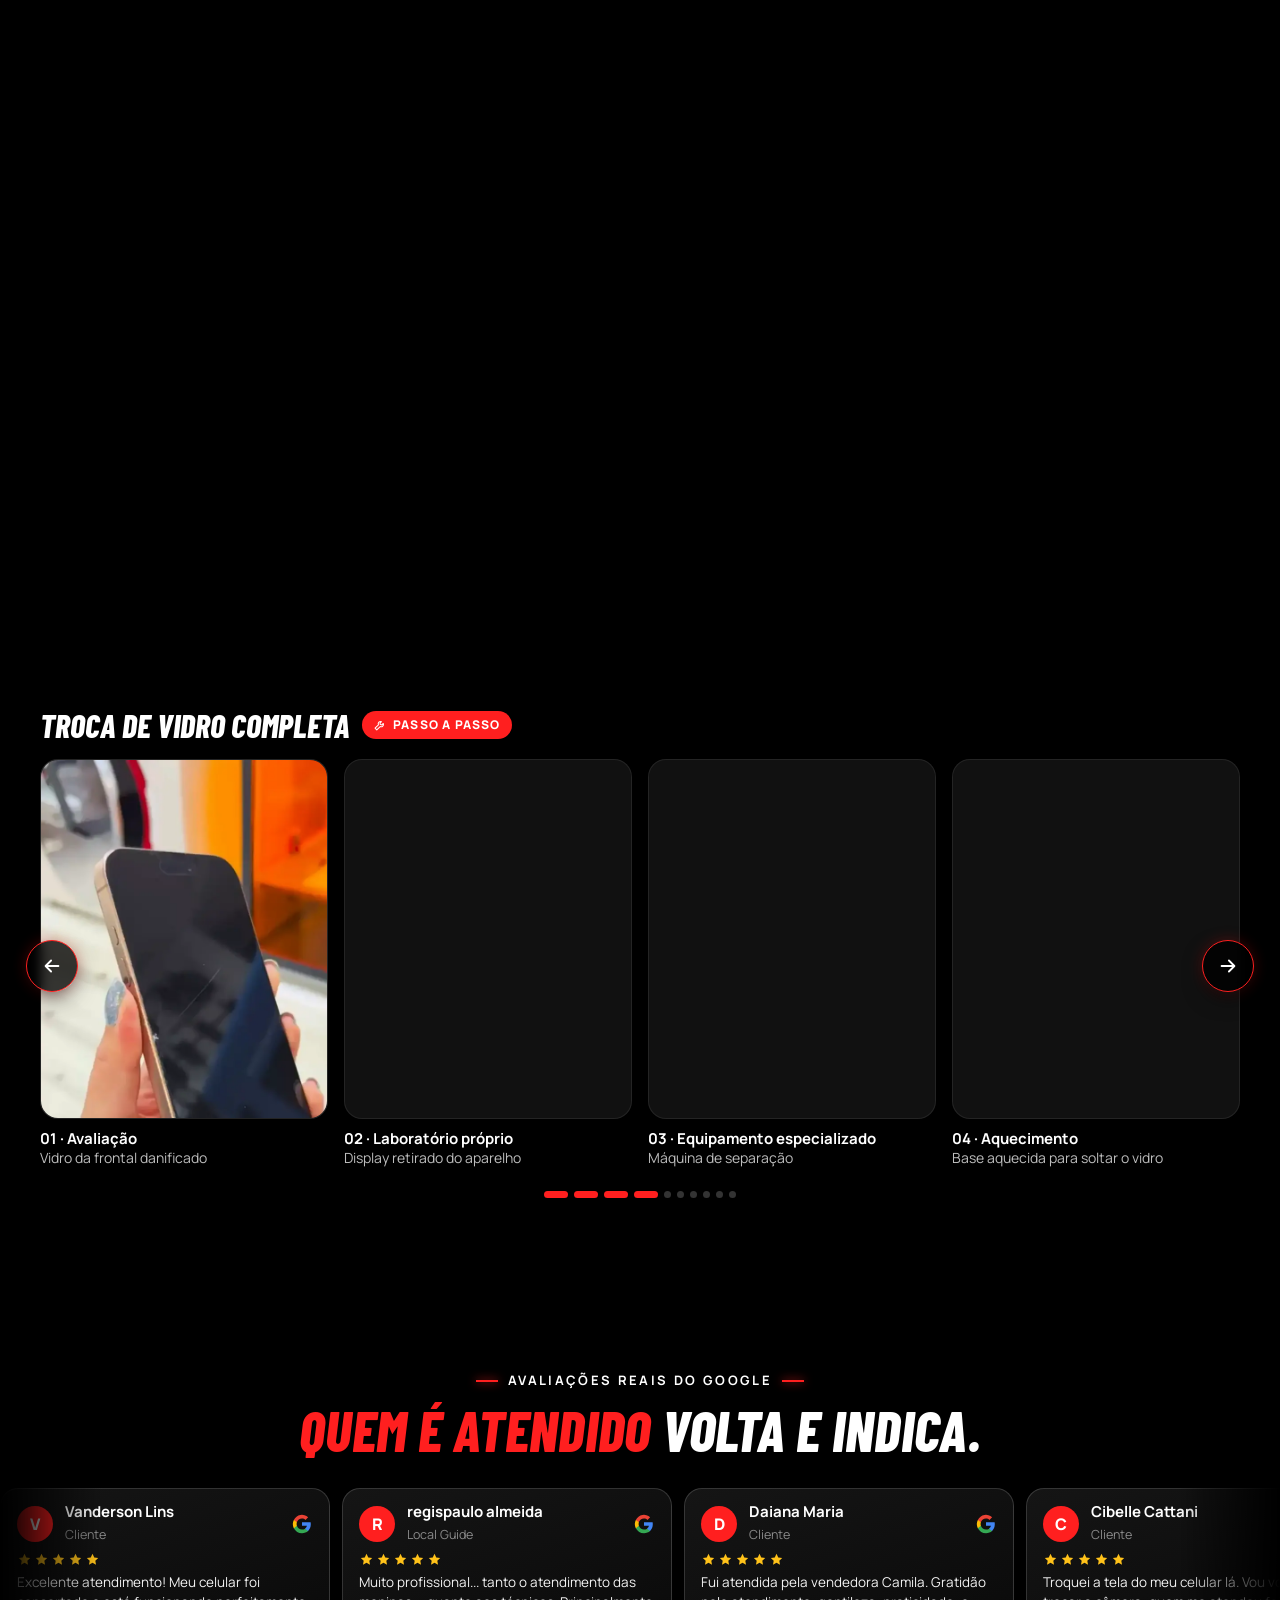
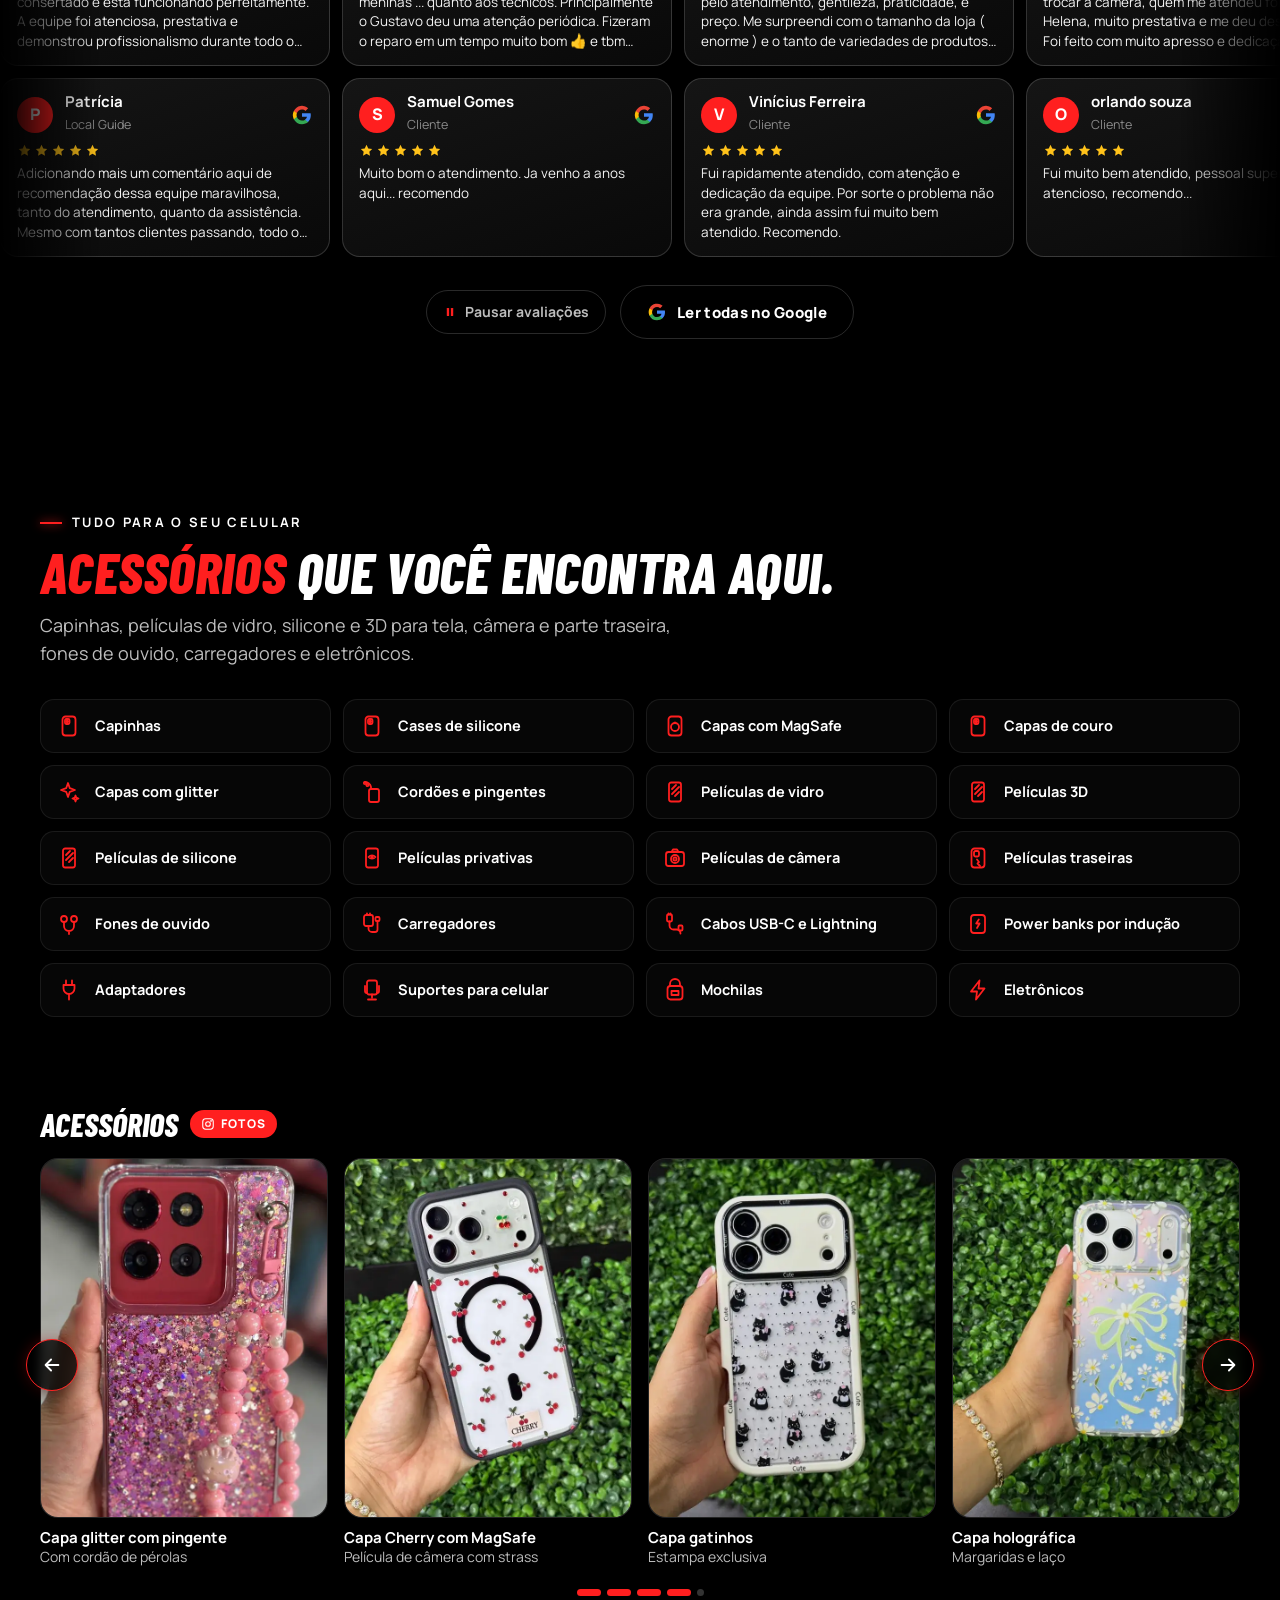
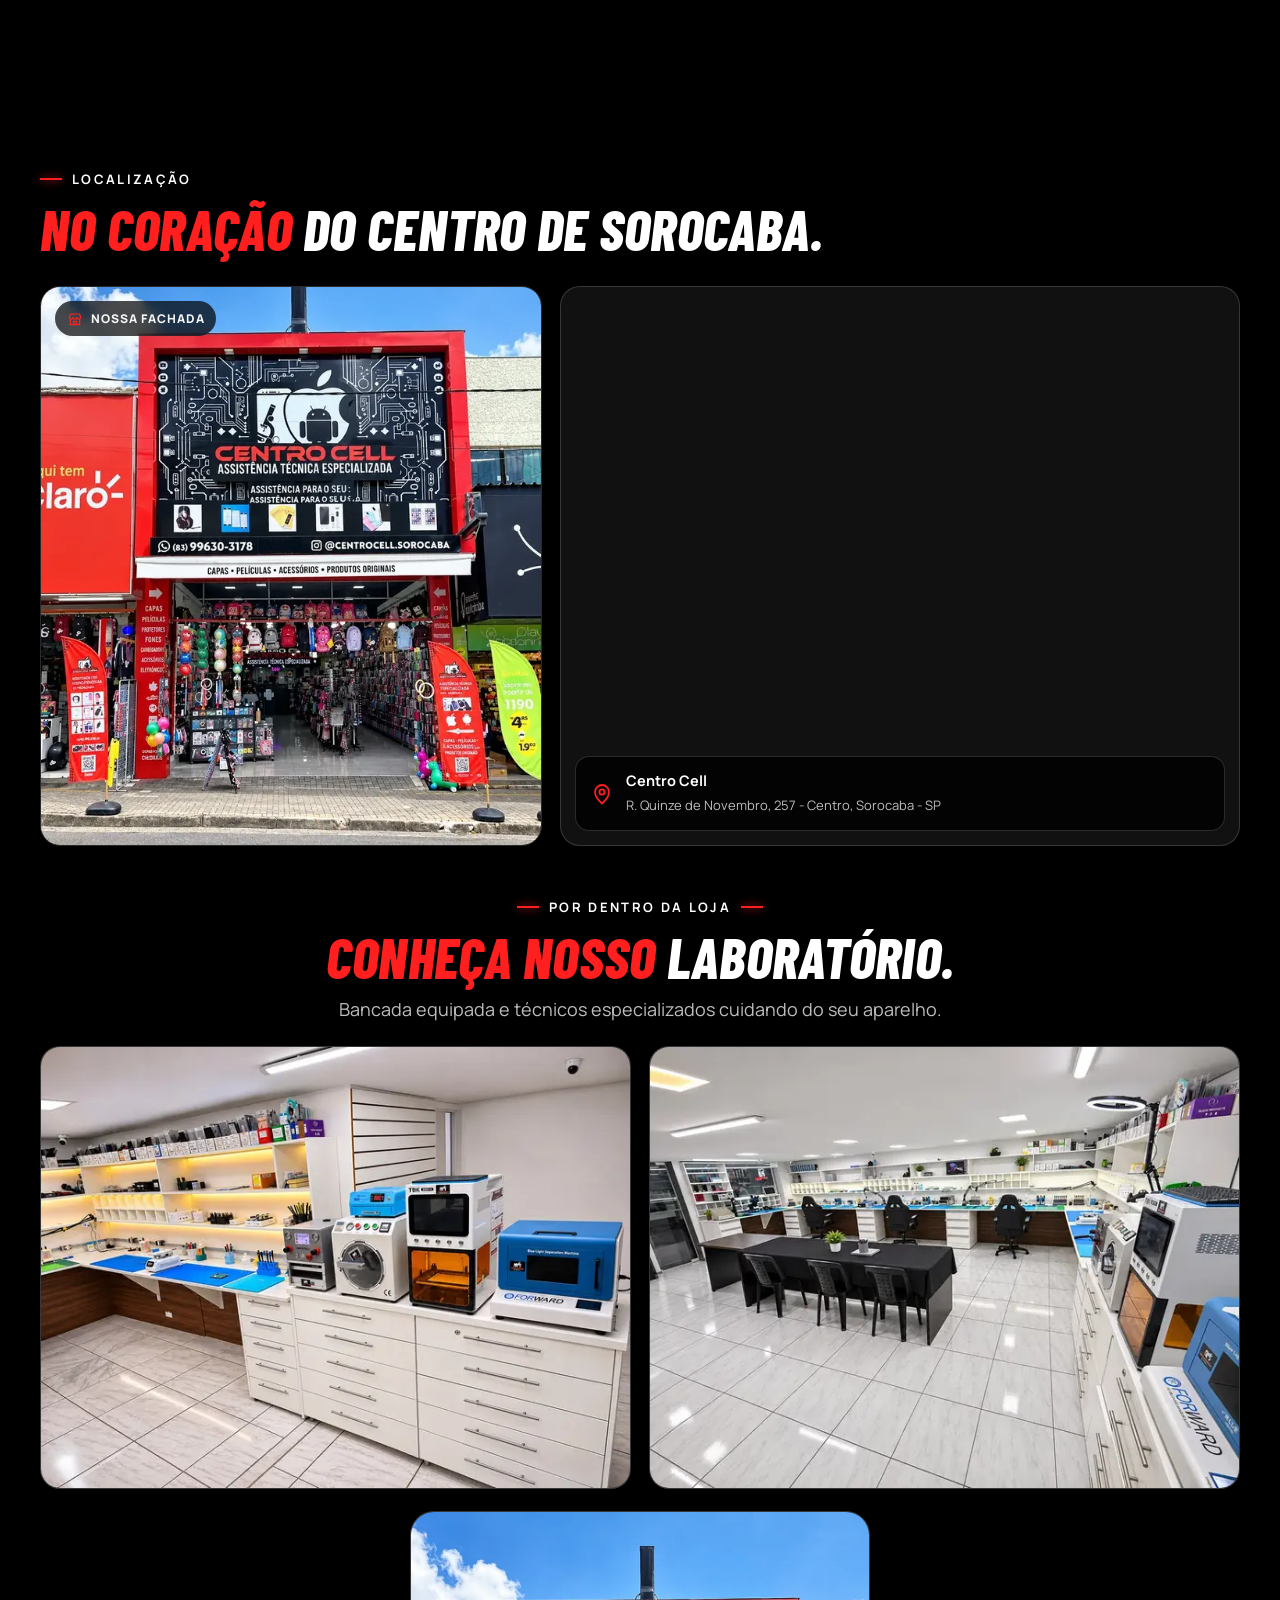
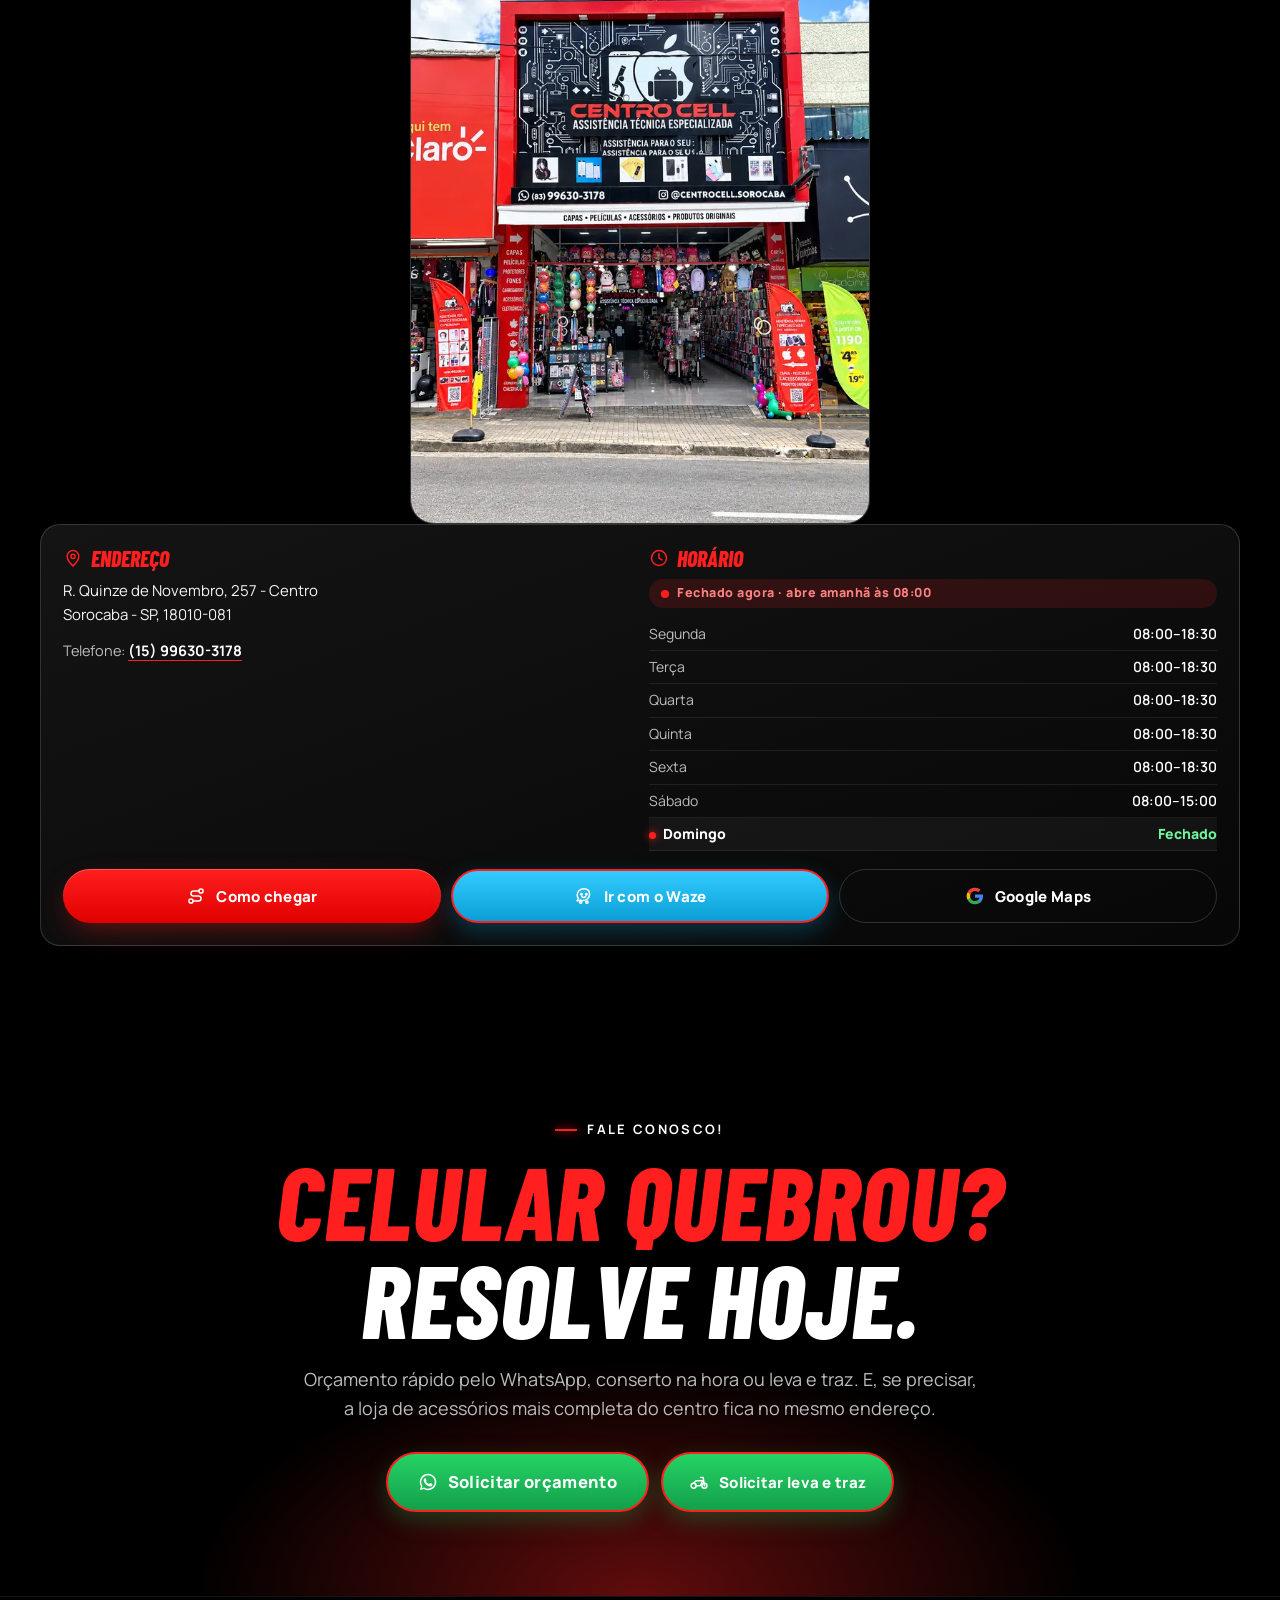
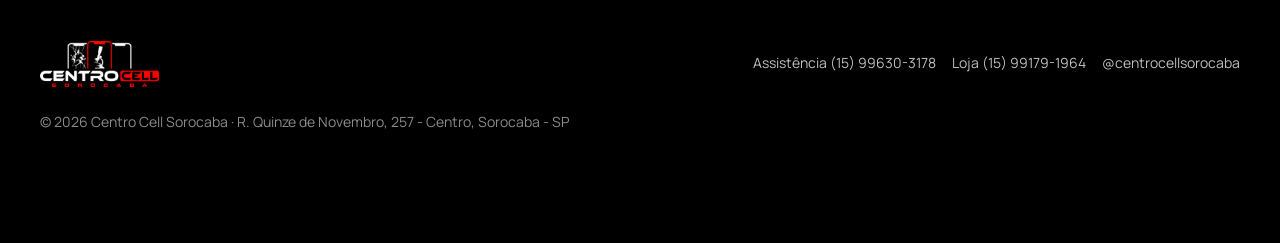
==== commit a0ec6be8: "Favicon do logo, remove pessoa das fotos da fachada e a seção Na bancada Co-Authored-By: Claude Sonn" ====
--- a/index.html
+++ b/index.html
@@ -8,8 +8,9 @@
 <meta name="description" content="Assistência técnica de celulares e tablets no Centro de Sorocaba: conserto na hora, sistema leva e traz e garantia. iPhone e Android. 5 estrelas no Google com mais de 3,4 mil avaliações.">
 <meta name="robots" content="index, follow, max-image-preview:large">
 <link rel="canonical" href="https://TROCAR-PELO-LINK-DO-VERCEL.vercel.app/">
-<link rel="icon" href="/favicon.ico" sizes="32x32">
-<link rel="icon" href="/favicon.svg" type="image/svg+xml">
+<link rel="icon" href="/favicon.ico" sizes="any">
+<link rel="icon" type="image/png" sizes="32x32" href="/assets/favicon-32.png">
+<link rel="icon" type="image/png" sizes="192x192" href="/assets/icon-192.png">
 <link rel="apple-touch-icon" sizes="180x180" href="/apple-touch-icon.png">
 <link rel="manifest" href="/site.webmanifest">
 <meta name="theme-color" content="#000000">
@@ -46,7 +47,7 @@
 }
 </script>
 <link rel="preload" href="assets/img/logo-640.webp" as="image" fetchpriority="high">
-<link rel="stylesheet" href="assets/style.css?v=20261125f">
+<link rel="stylesheet" href="assets/style.css?v=20261125g">
 </head>
 <body>
 <a class="skip" href="#inicio">Pular para o conteúdo</a>
@@ -380,19 +381,6 @@
       </div>
       <div class="dots" aria-hidden="true"></div>
     </div>
-    <div class="car" data-car>
-      <div class="car__top"><h3 class="car__title">Na bancada<span class="chip"><svg aria-hidden="true"><use href="#i-play"/></svg>Fotos e vídeos</span></h3></div>
-      <div class="car__stage">
-        <button class="arrow arrow--side arrow--prev" type="button" data-dir="-1" aria-label="Anterior"><svg aria-hidden="true"><use href="#i-arrow"/></svg></button>
-        <ul class="track" id="car-rv" tabindex="0" aria-label="Na bancada">
-<li class="slide slide--v"><figure><span class="tag"><svg aria-hidden="true"><use href="#i-play"/></svg>Vídeo</span><video muted loop playsinline preload="none" poster="assets/videos/v-r-bateria-s21.webp" width="576" height="720" aria-label="Vídeo da troca de bateria de um Samsung S21"><source src="assets/videos/v-r-bateria-s21.mp4" type="video/mp4"></video><button class="vbtn" type="button" aria-label="Pausar vídeo"><svg class="pa" aria-hidden="true"><use href="#i-pause"/></svg><svg class="pl" aria-hidden="true"><use href="#i-play"/></svg></button></figure><figcaption><b>Troca de bateria</b>Samsung S21 com peça original Samsung</figcaption></li>
-<li class="slide slide--v"><figure><span class="tag"><svg aria-hidden="true"><use href="#i-play"/></svg>Vídeo</span><video muted loop playsinline preload="none" poster="assets/videos/v-r-vidro-xr.webp" width="576" height="720" aria-label="Vídeo do iPhone XR com vidro novo ao lado do vidro quebrado"><source src="assets/videos/v-r-vidro-xr.mp4" type="video/mp4"></video><button class="vbtn" type="button" aria-label="Pausar vídeo"><svg class="pa" aria-hidden="true"><use href="#i-pause"/></svg><svg class="pl" aria-hidden="true"><use href="#i-play"/></svg></button></figure><figcaption><b>Troca do vidro finalizada</b>iPhone XR</figcaption></li>
-<li class="slide slide--v"><figure><span class="tag"><svg aria-hidden="true"><use href="#i-play"/></svg>Vídeo</span><video muted loop playsinline preload="none" poster="assets/videos/v-r-vidro-iphone11.webp" width="576" height="720" aria-label="Vídeo do iPhone 11 funcionando depois da troca do vidro"><source src="assets/videos/v-r-vidro-iphone11.mp4" type="video/mp4"></video><button class="vbtn" type="button" aria-label="Pausar vídeo"><svg class="pa" aria-hidden="true"><use href="#i-pause"/></svg><svg class="pl" aria-hidden="true"><use href="#i-play"/></svg></button></figure><figcaption><b>Troca de vidro, tela original</b>iPhone 11</figcaption></li>
-        </ul>
-        <button class="arrow arrow--side arrow--next" type="button" data-dir="1" aria-label="Próximo"><svg aria-hidden="true"><use href="#i-arrow"/></svg></button>
-      </div>
-      <div class="dots" aria-hidden="true"></div>
-    </div>
   </div>
 </section>
 
@@ -561,6 +549,6 @@
   <button class="wa__btn" type="button" aria-label="Falar no WhatsApp" aria-expanded="false" aria-controls="wa-menu"><svg aria-hidden="true"><use href="#i-wa"/></svg></button>
 </div>
 
-<script src="assets/script.js?v=20261125f" defer></script>
+<script src="assets/script.js?v=20261125g" defer></script>
 </body>
 </html>
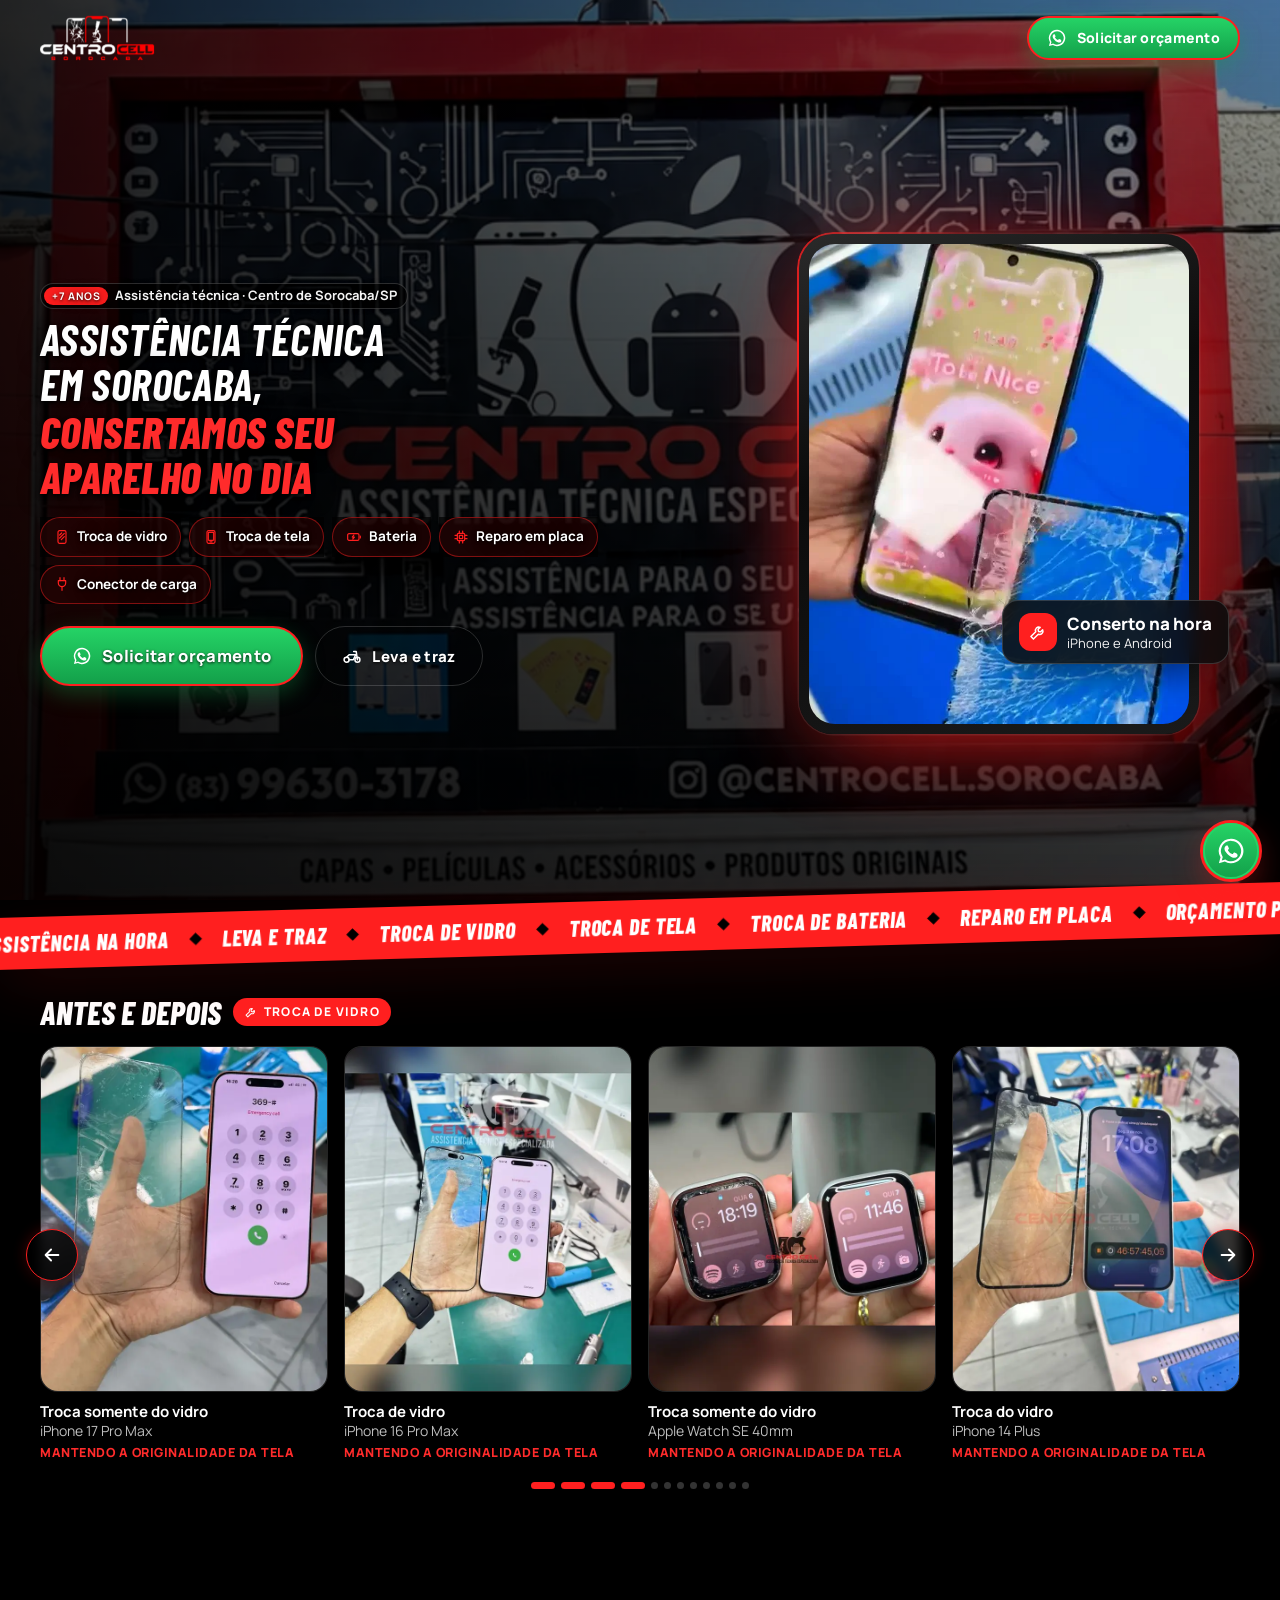
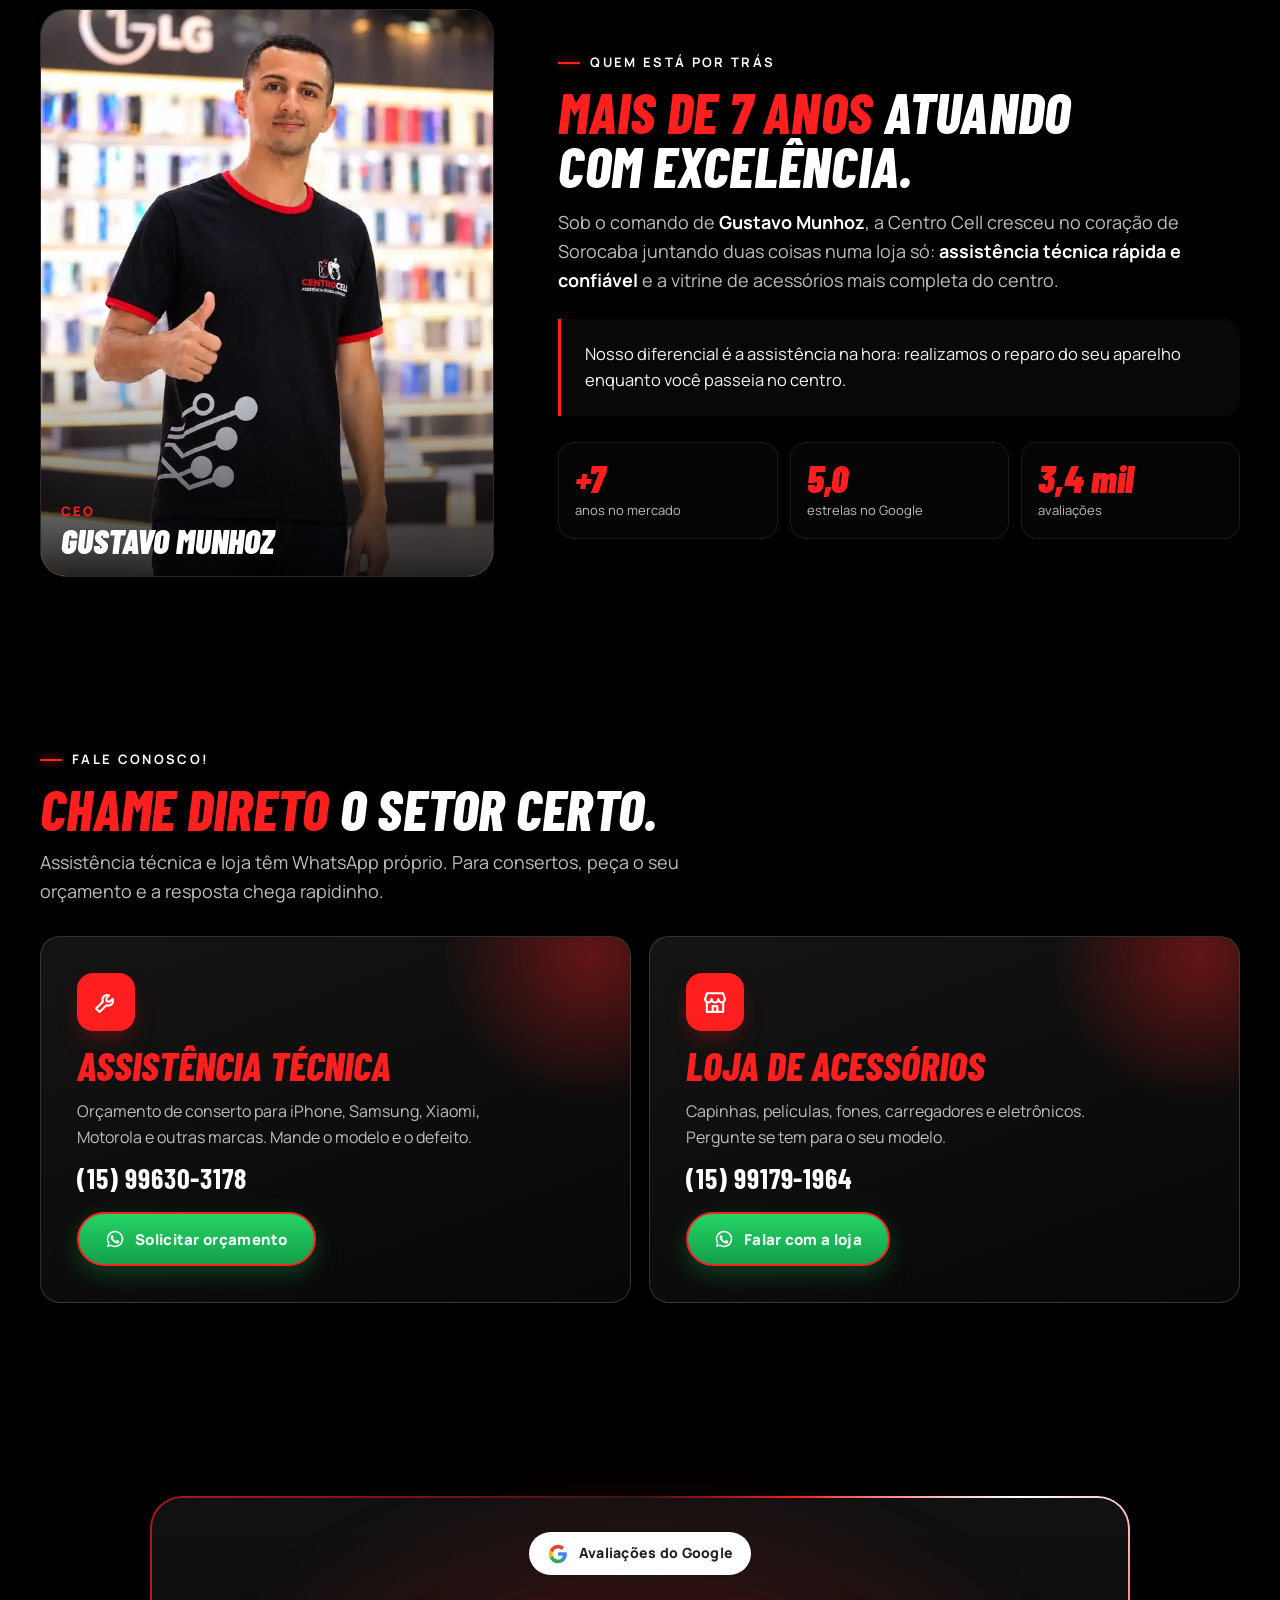
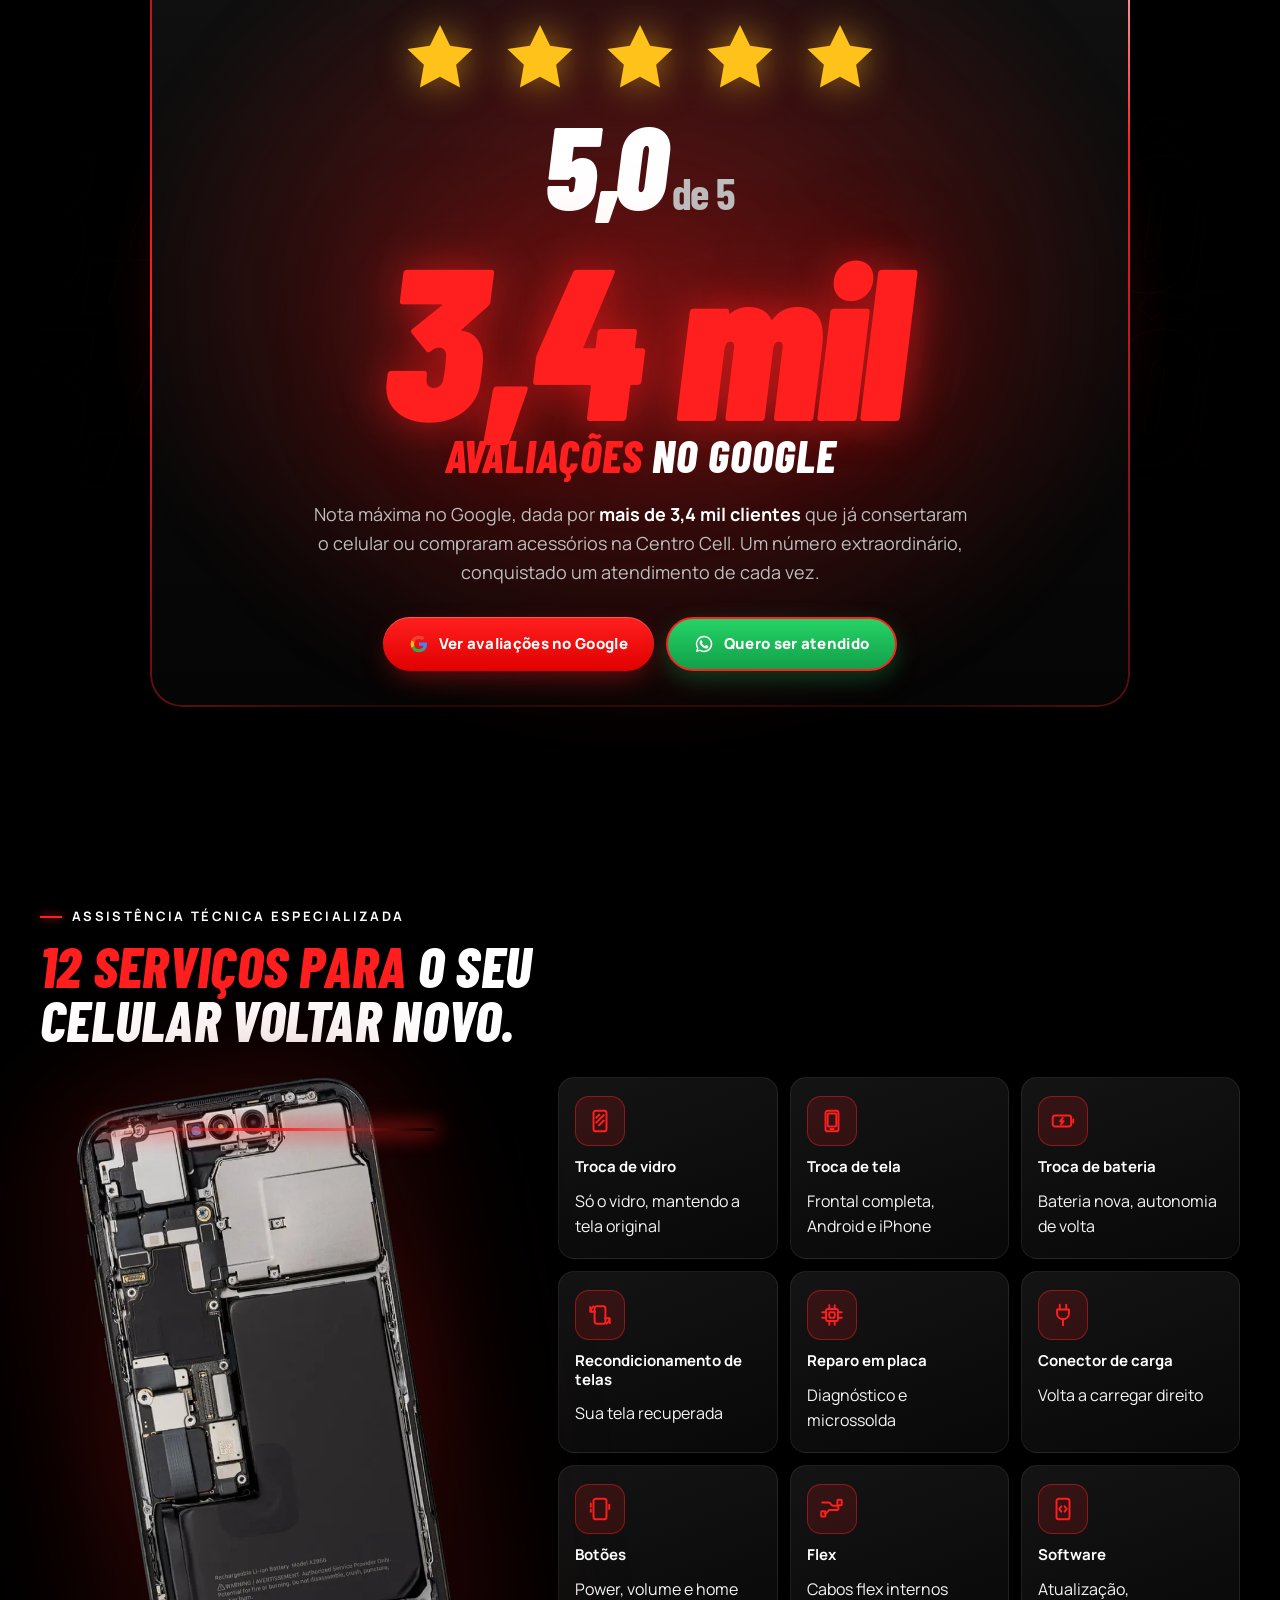
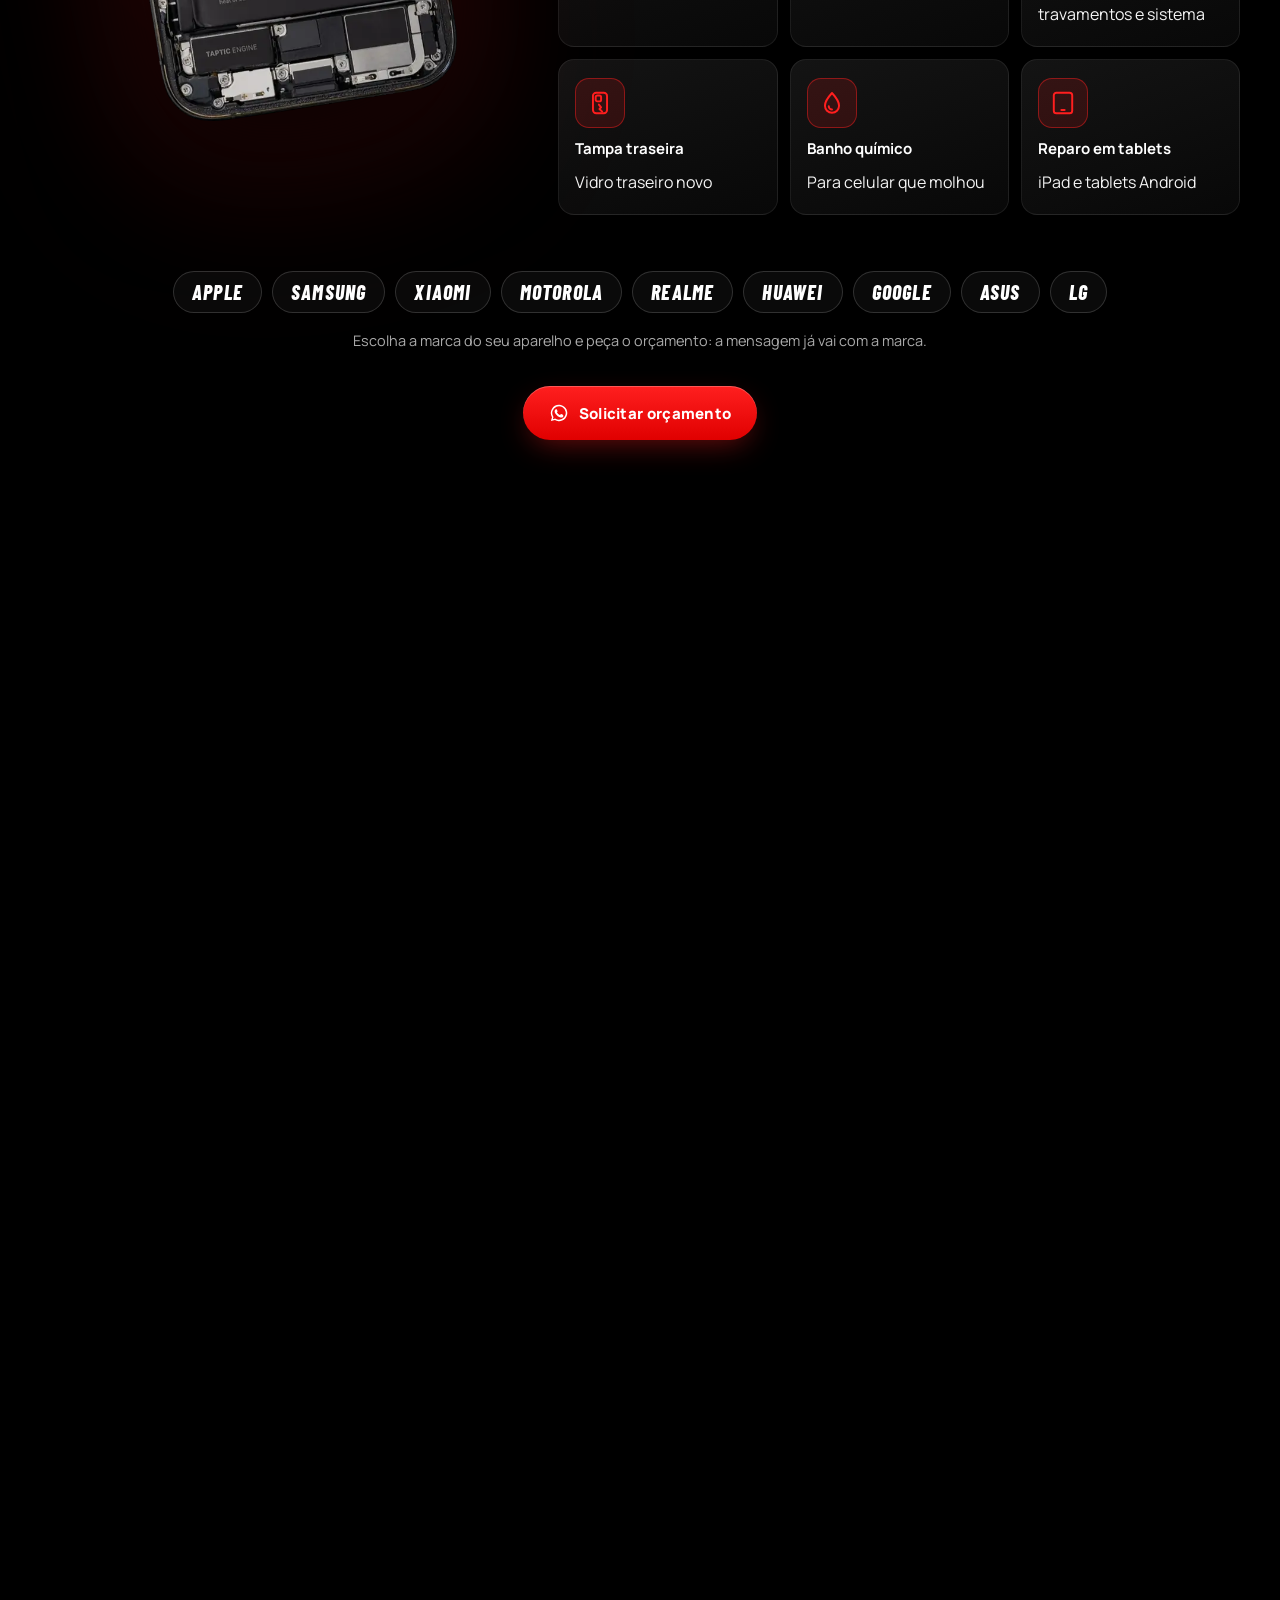
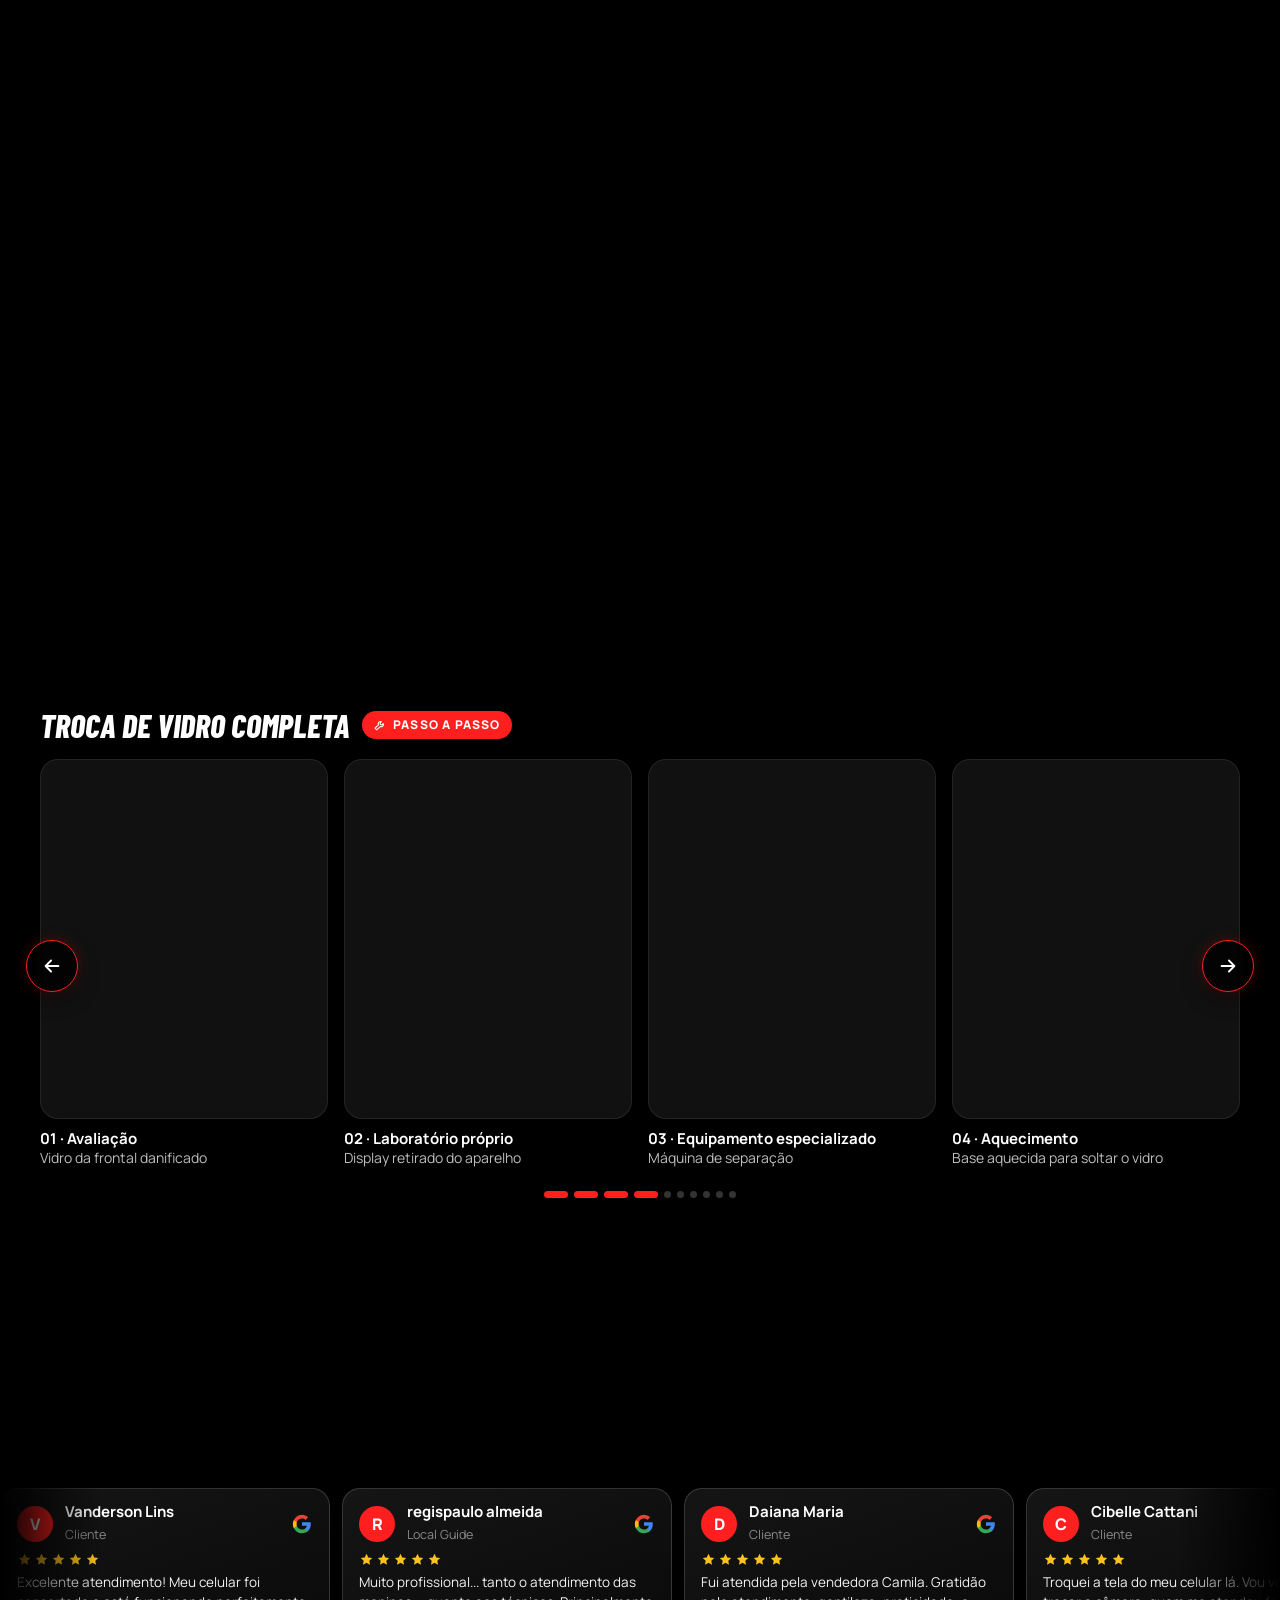
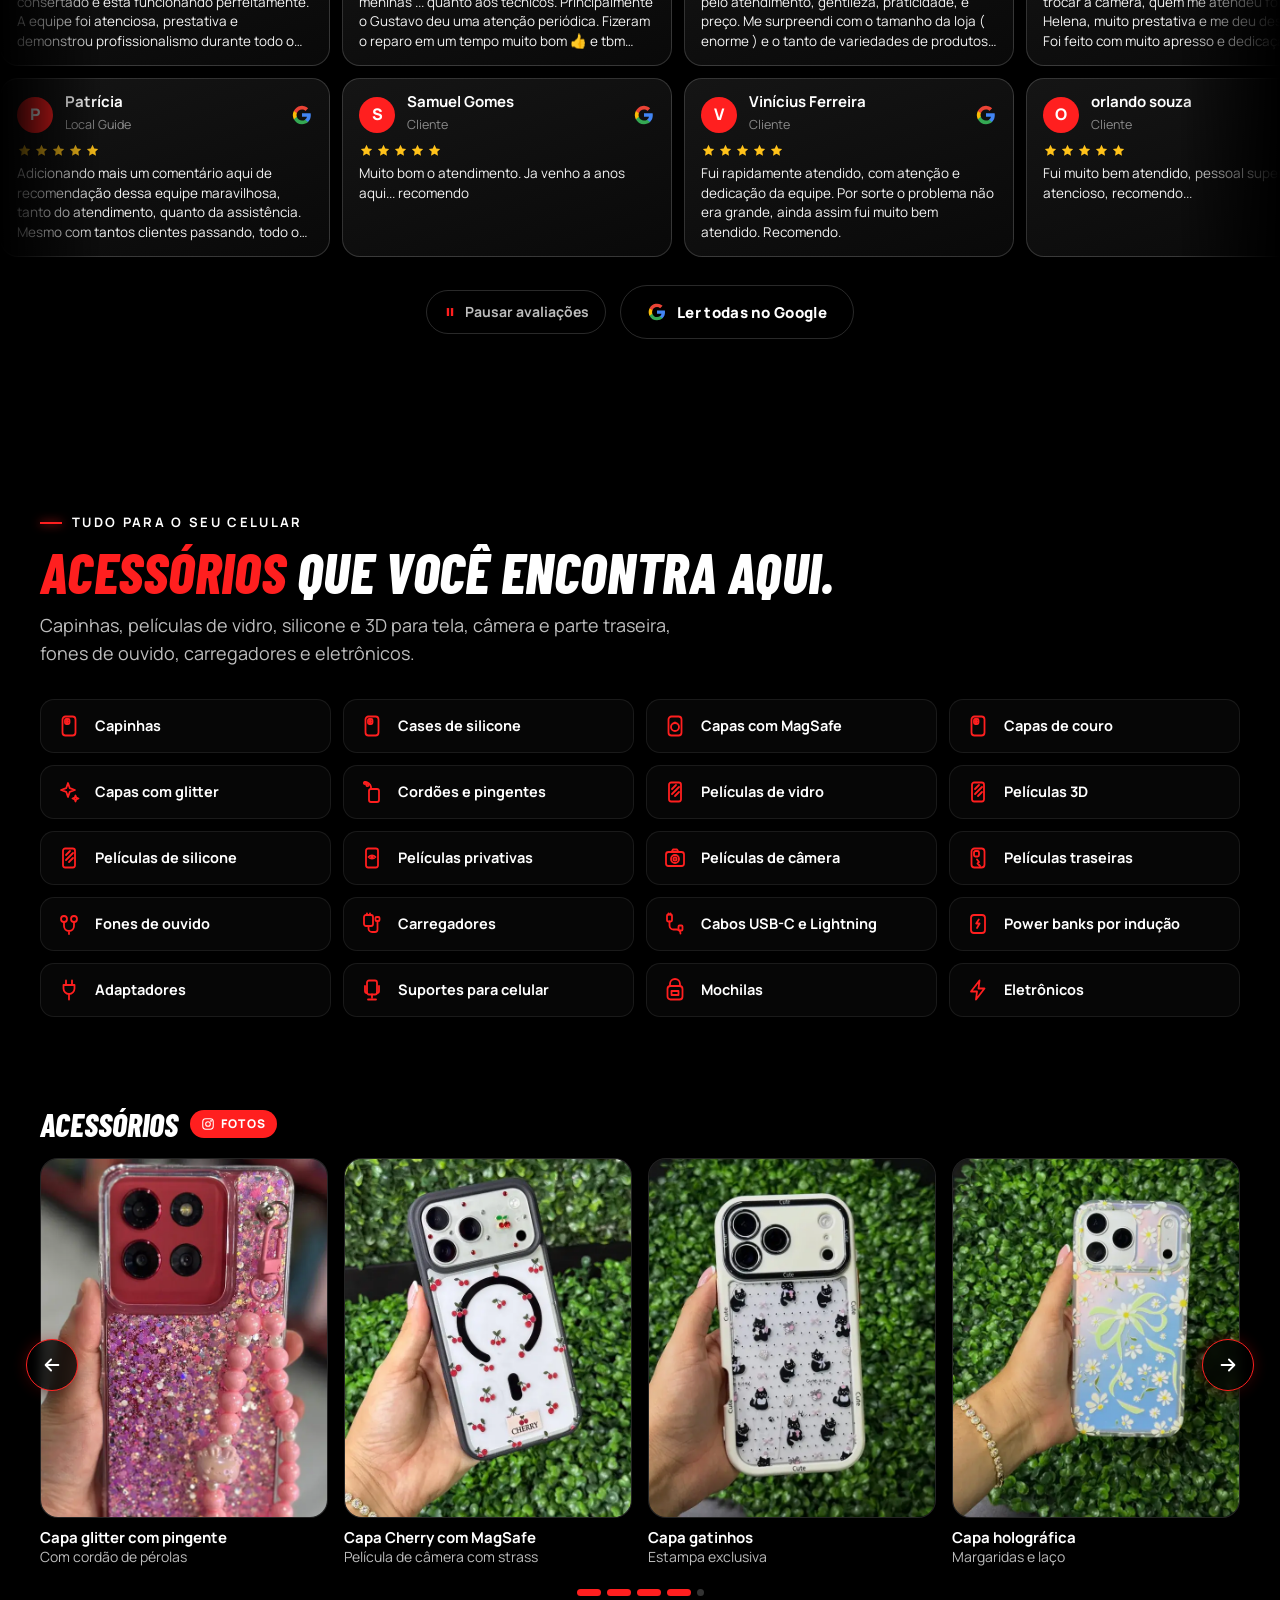
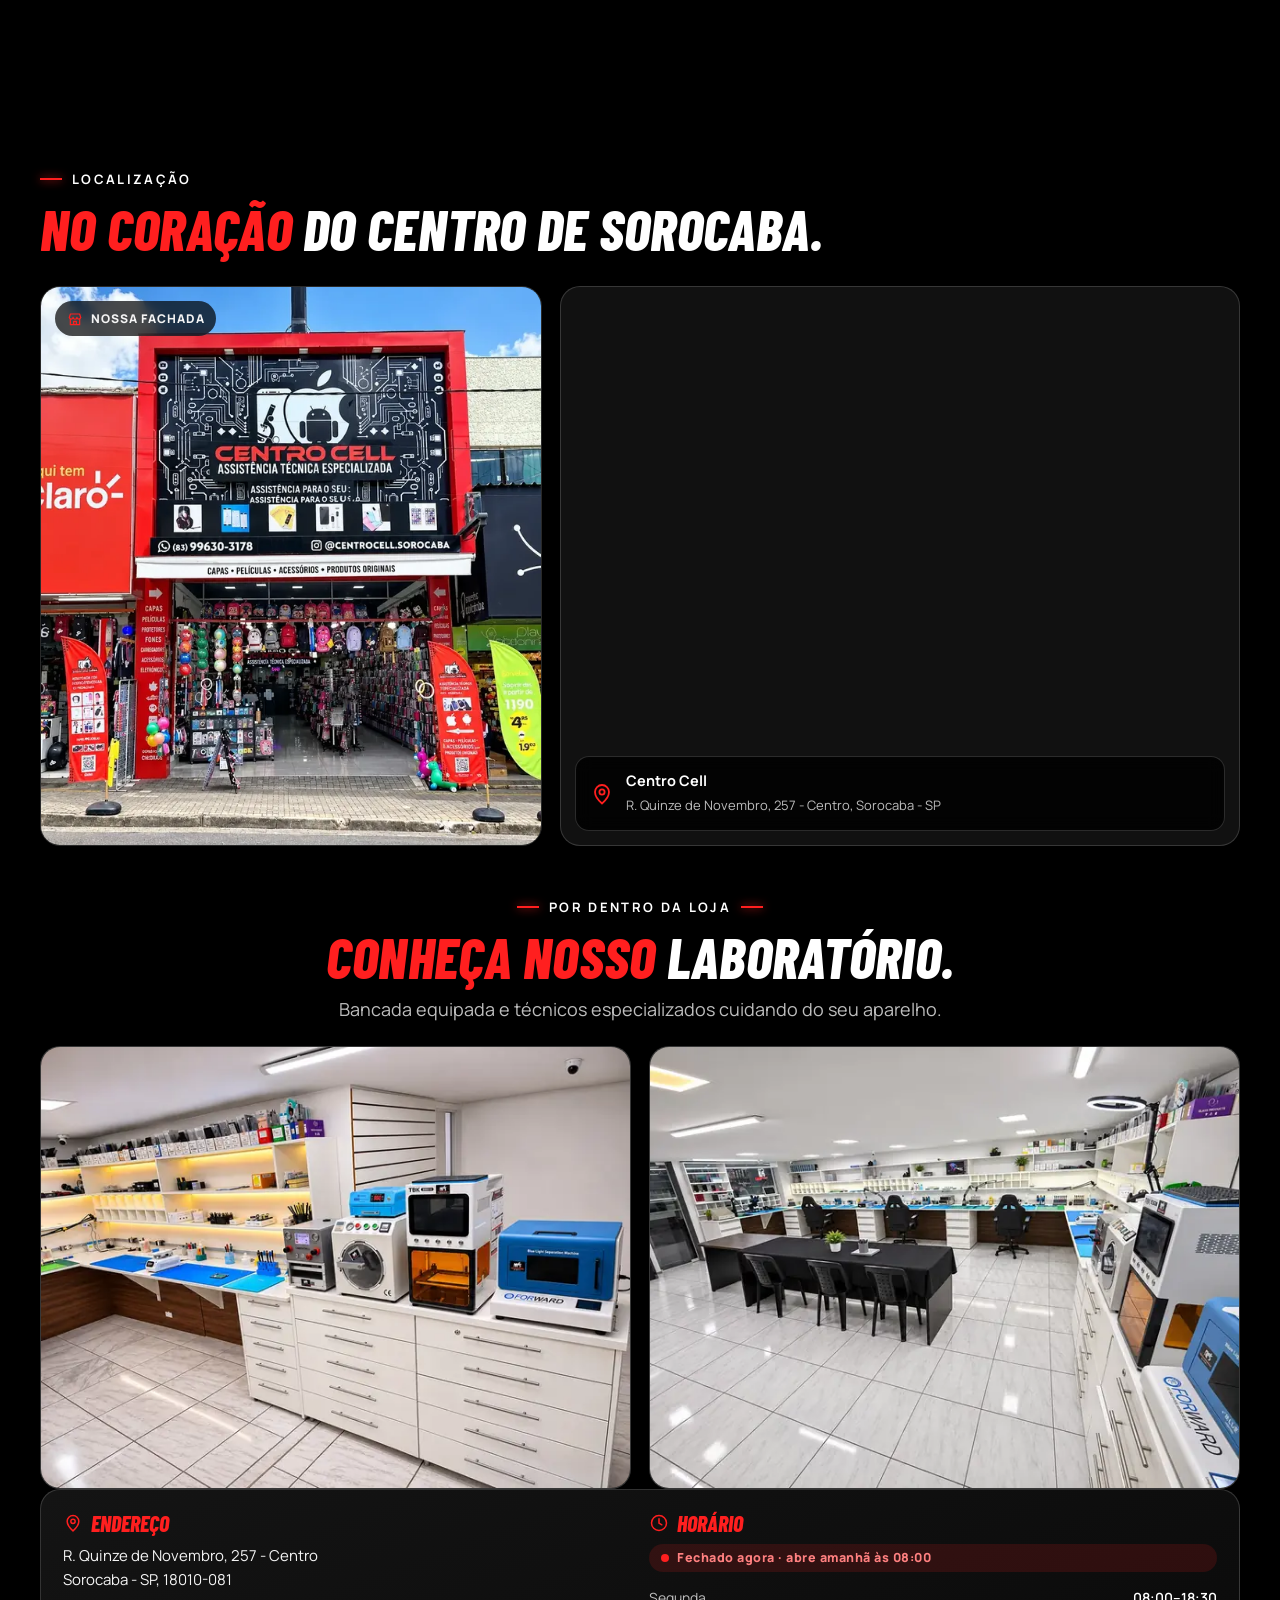
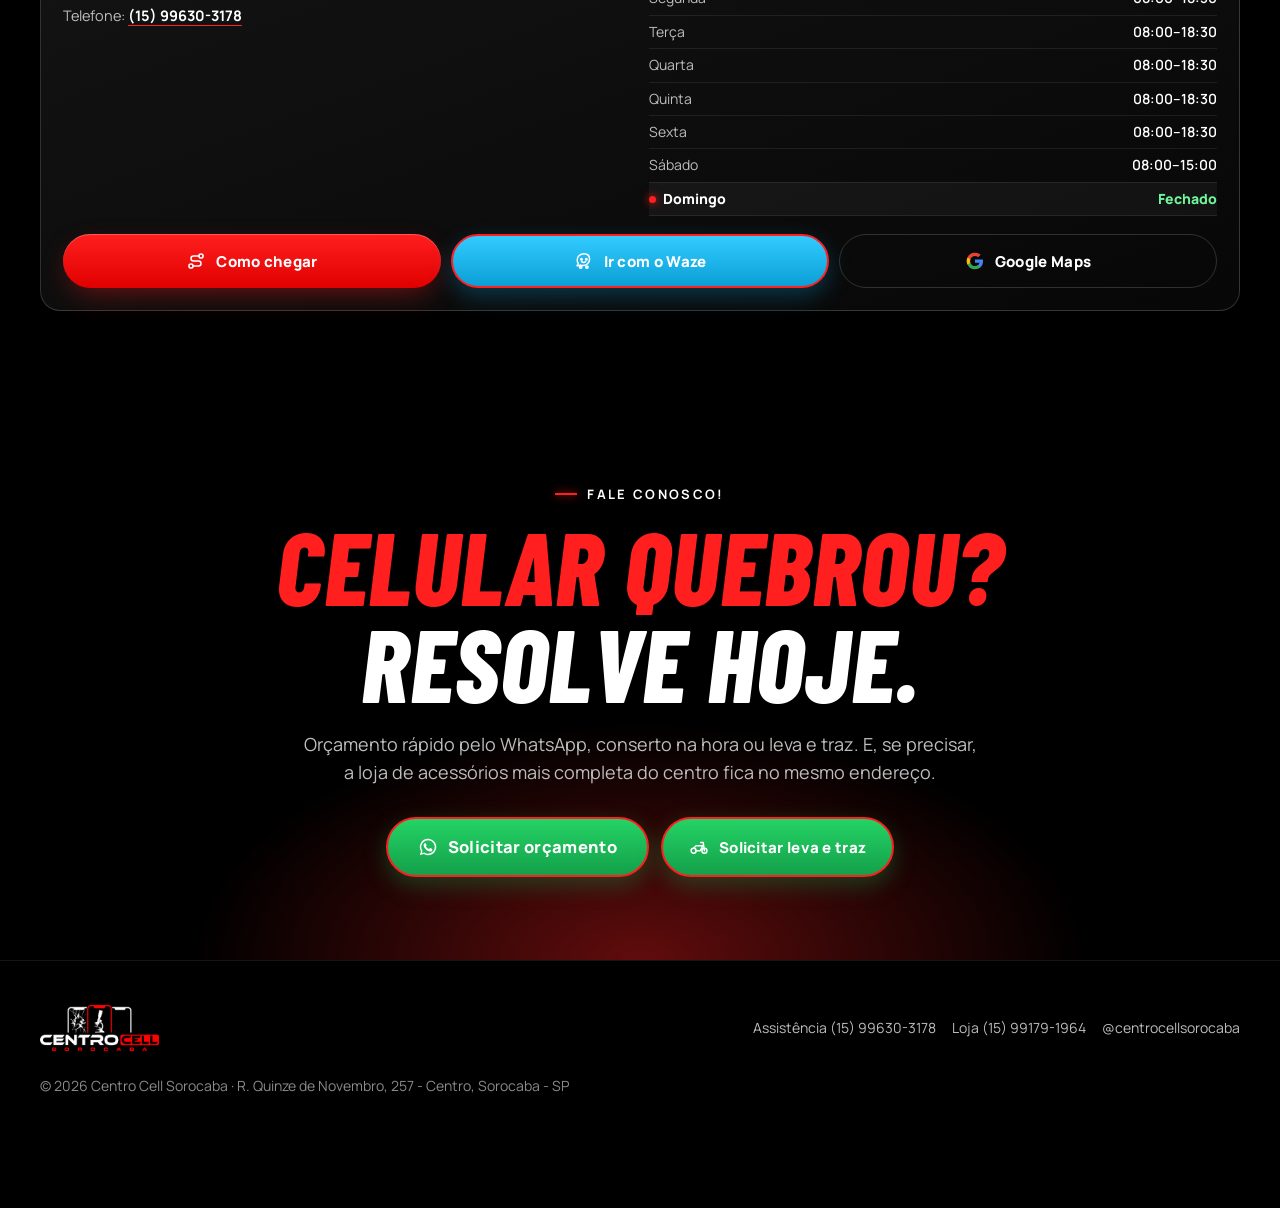
==== commit 8c572352: "Remove foto duplicada da fachada abaixo do mapa Co-Authored-By: Claude Sonnet 5.5 <noreply@anthropic" ====
--- a/index.html
+++ b/index.html
@@ -47,7 +47,7 @@
 }
 </script>
 <link rel="preload" href="assets/img/logo-640.webp" as="image" fetchpriority="high">
-<link rel="stylesheet" href="assets/style.css?v=20261125g">
+<link rel="stylesheet" href="assets/style.css?v=20261125h">
 </head>
 <body>
 <a class="skip" href="#inicio">Pular para o conteúdo</a>
@@ -483,9 +483,6 @@
       </div>
     </div>
     </div>
-    <figure class="storefront">
-      <img src="assets/fotos/fachada-2-640.webp" srcset="assets/fotos/fachada-2-640.webp 640w, assets/fotos/fachada-2.webp 1000w" sizes="(max-width: 700px) 92vw, 460px" width="640" height="855" alt="Frente da loja Centro Cell na Rua Quinze de Novembro, em Sorocaba" loading="lazy" decoding="async">
-    </figure>
     <div class="info">
           <div>
             <h3><svg aria-hidden="true"><use href="#i-pin"/></svg>Endereço</h3>
@@ -549,6 +546,6 @@
   <button class="wa__btn" type="button" aria-label="Falar no WhatsApp" aria-expanded="false" aria-controls="wa-menu"><svg aria-hidden="true"><use href="#i-wa"/></svg></button>
 </div>
 
-<script src="assets/script.js?v=20261125g" defer></script>
+<script src="assets/script.js?v=20261125h" defer></script>
 </body>
 </html>
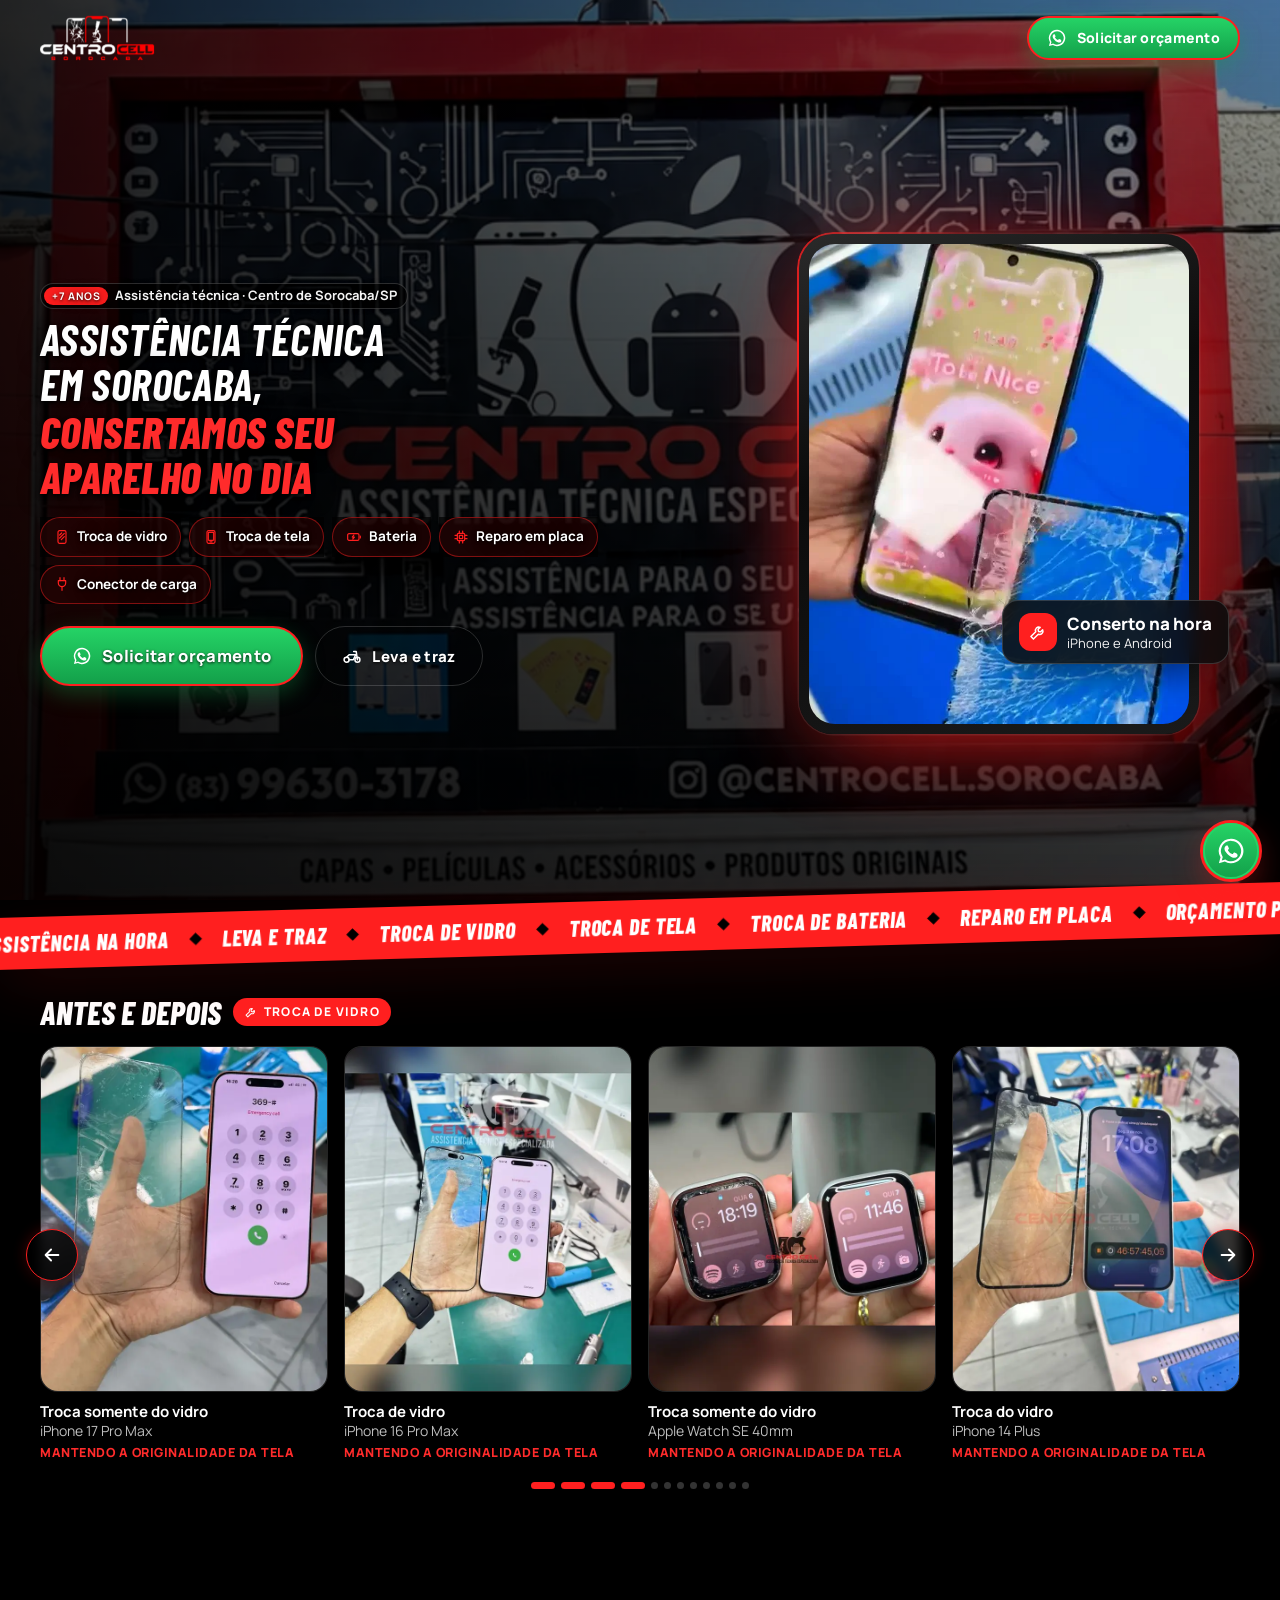
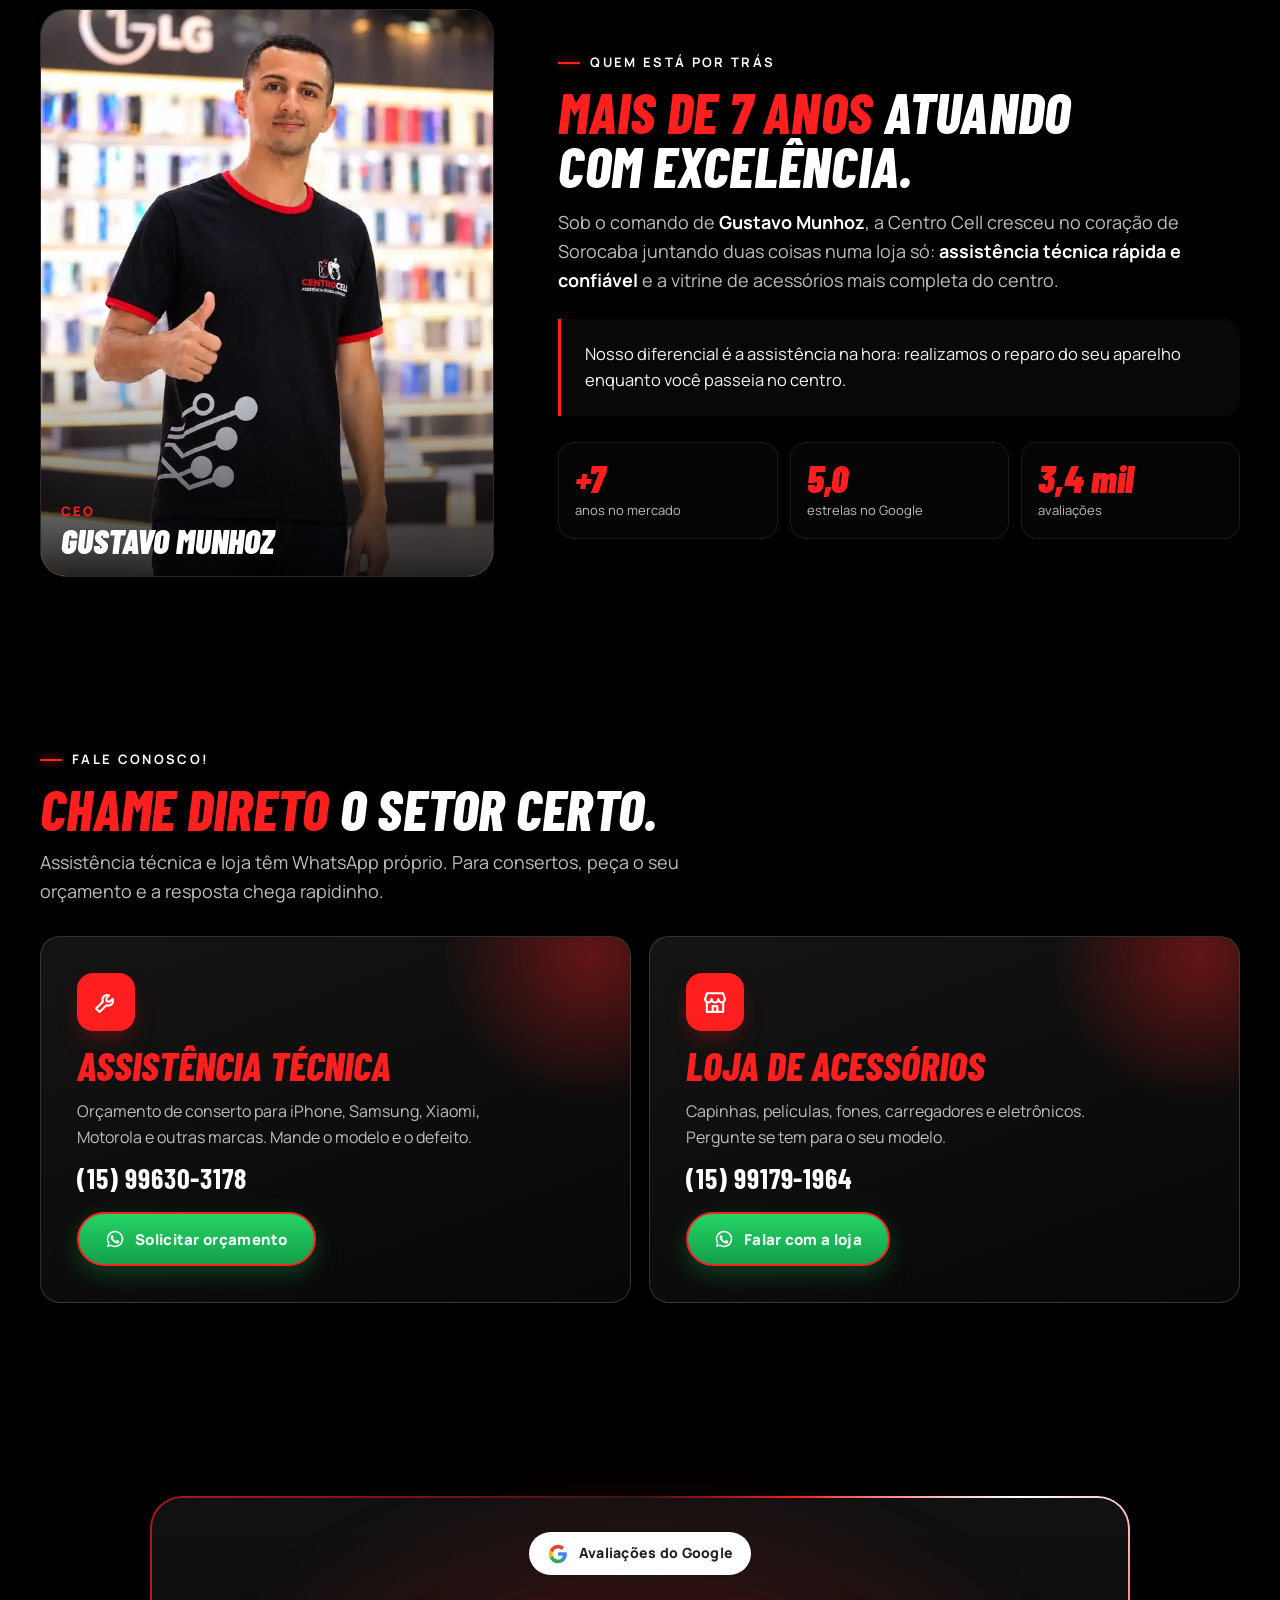
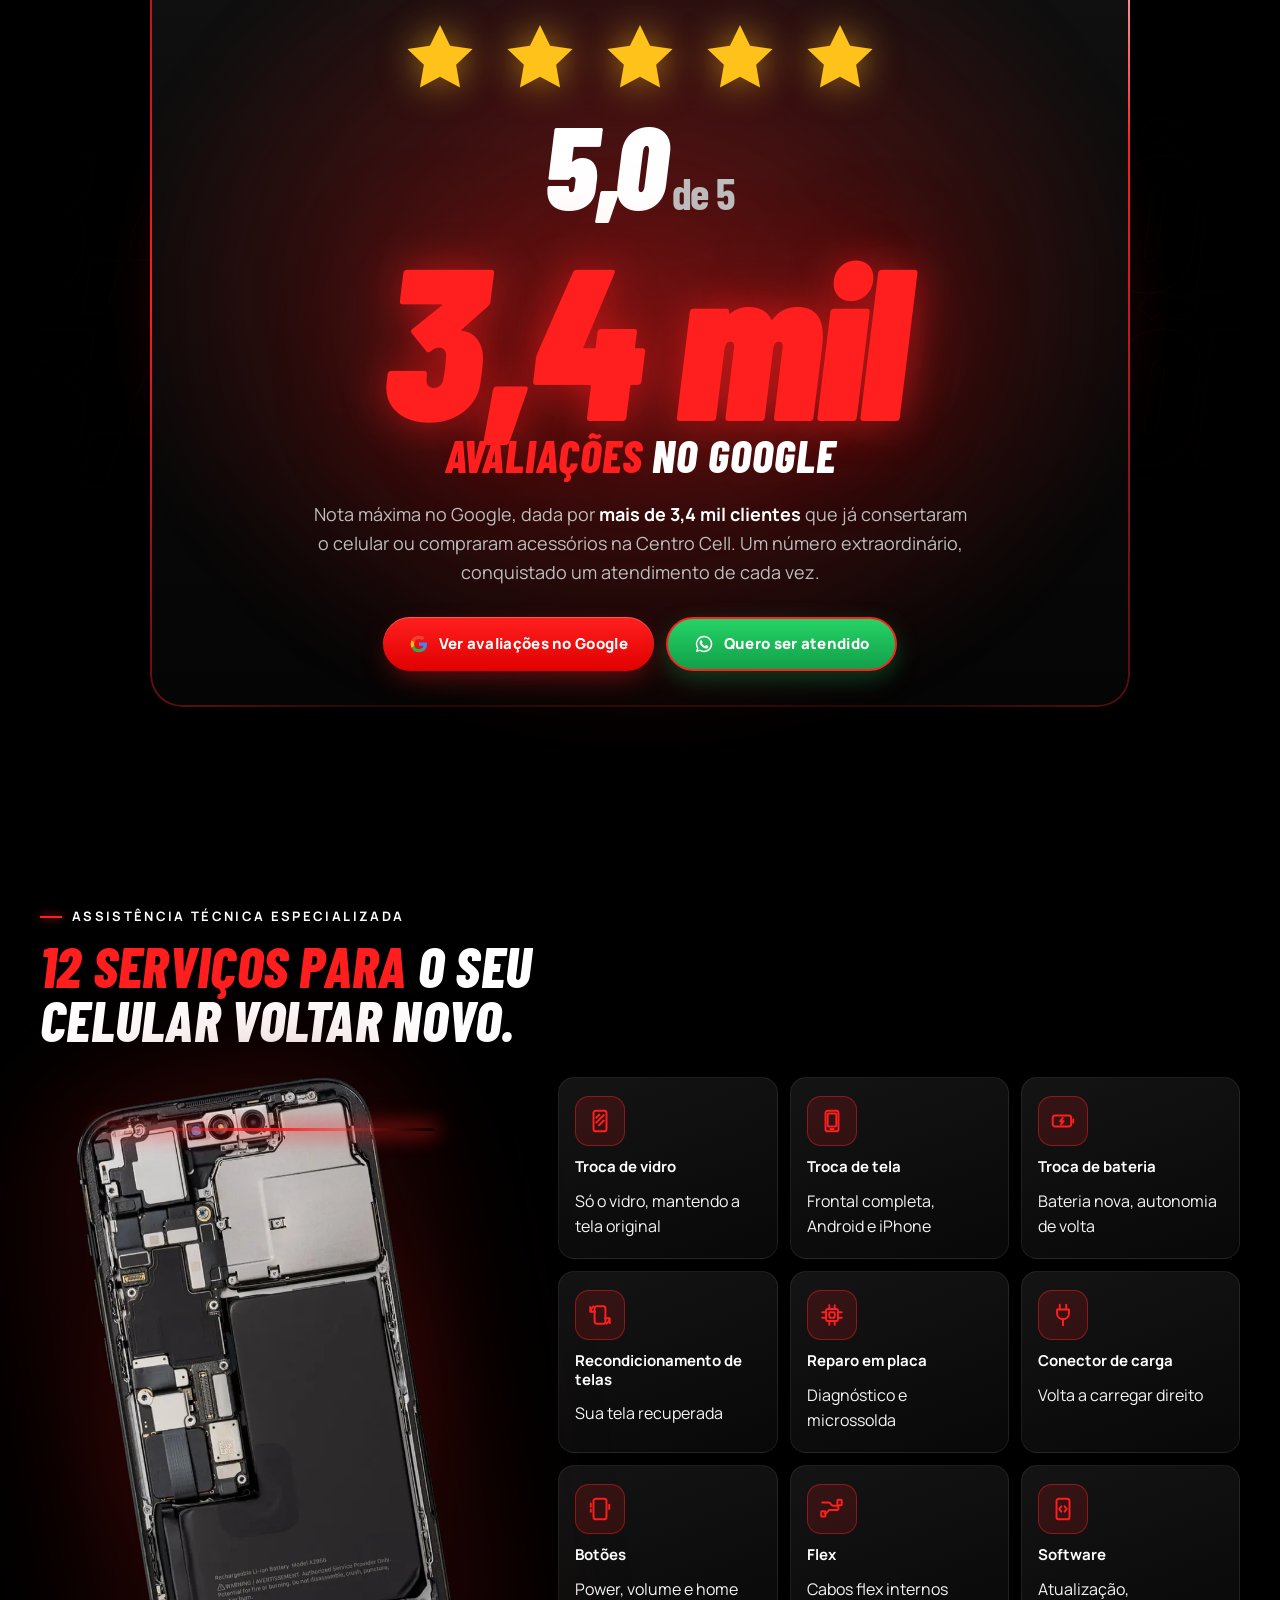
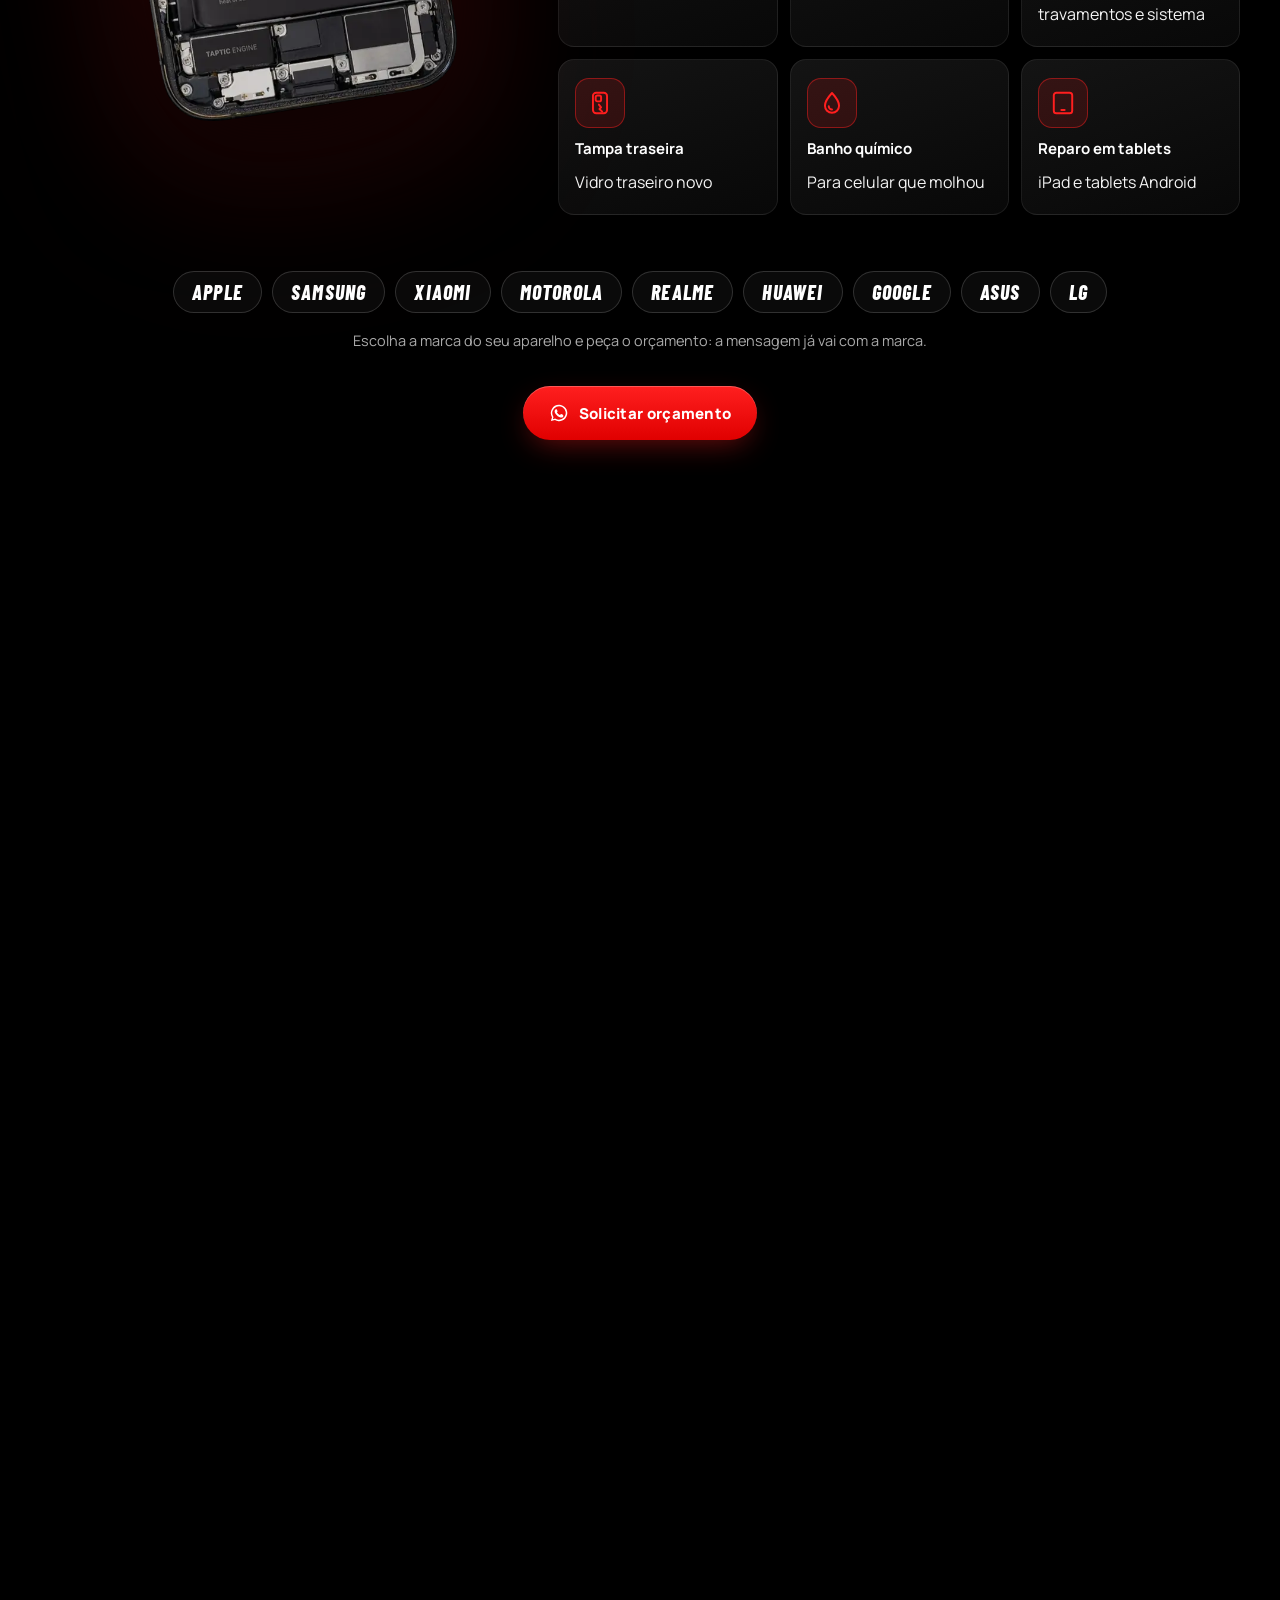
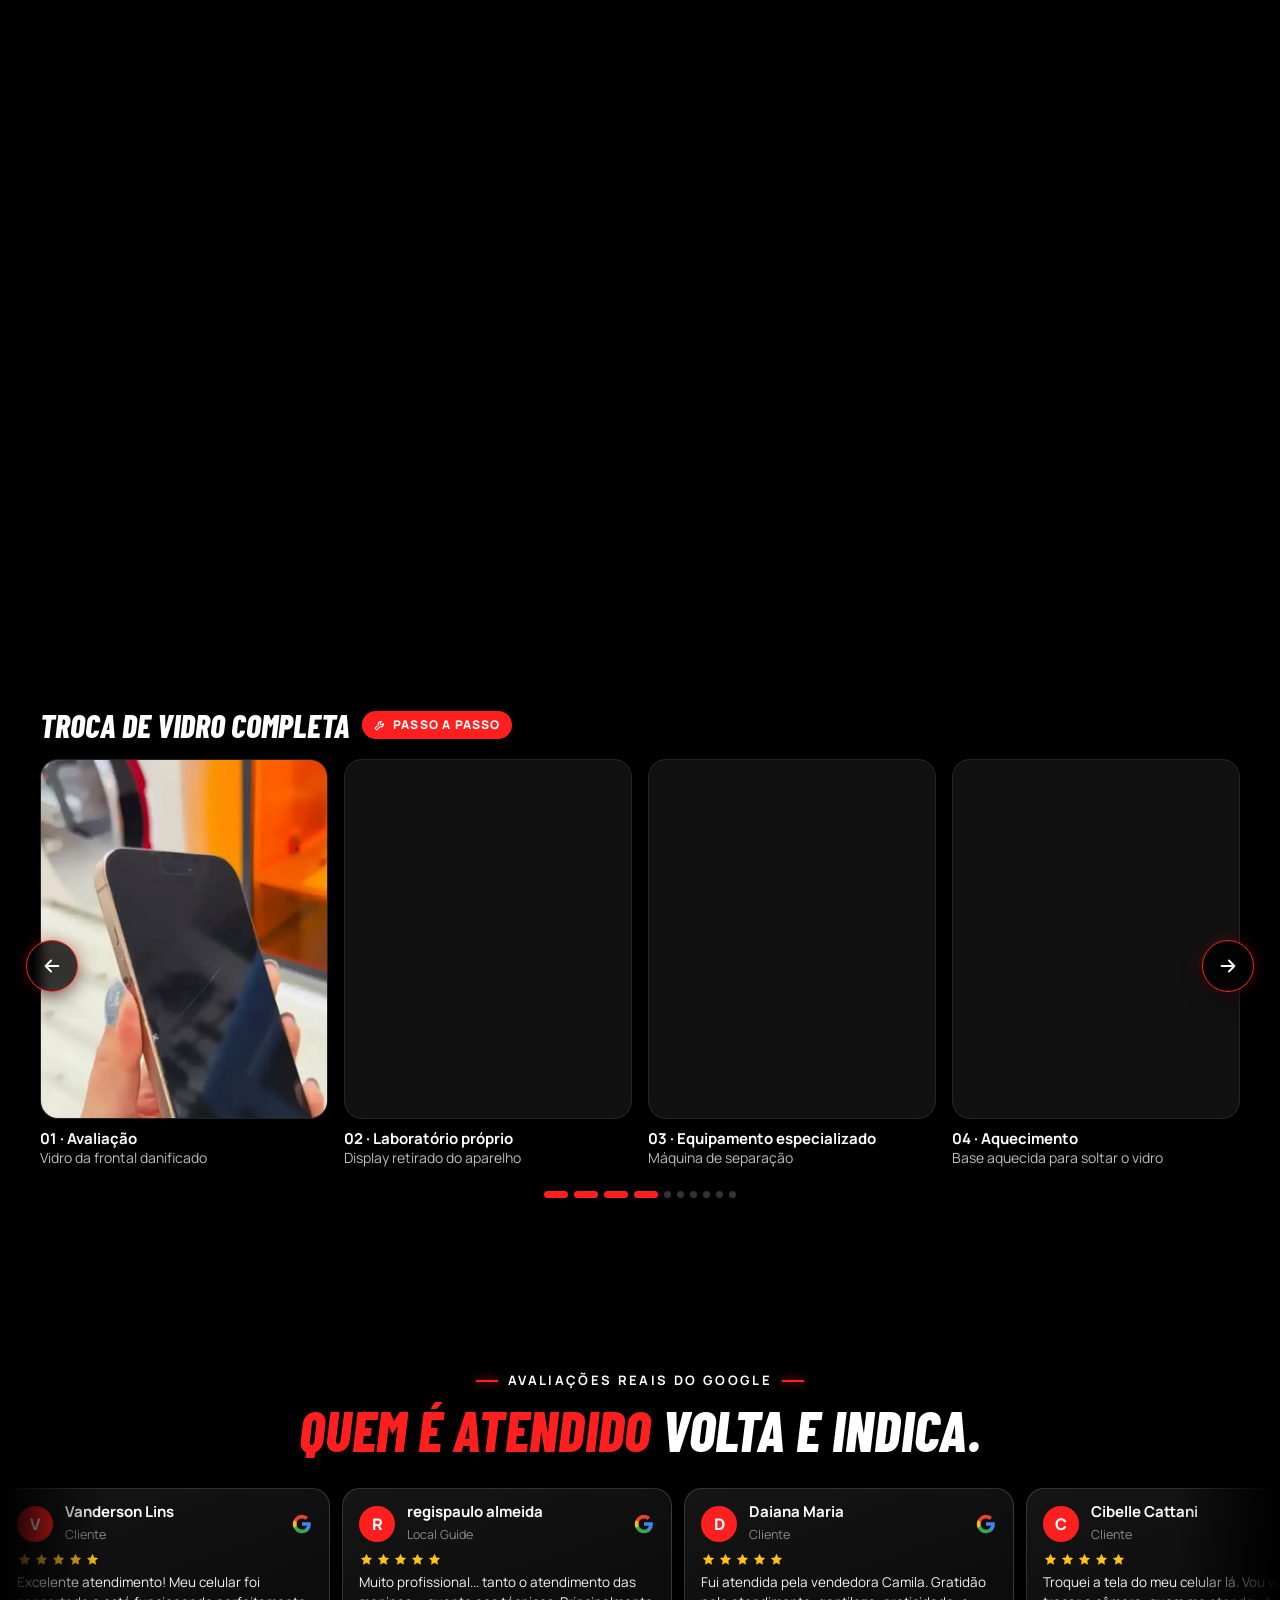
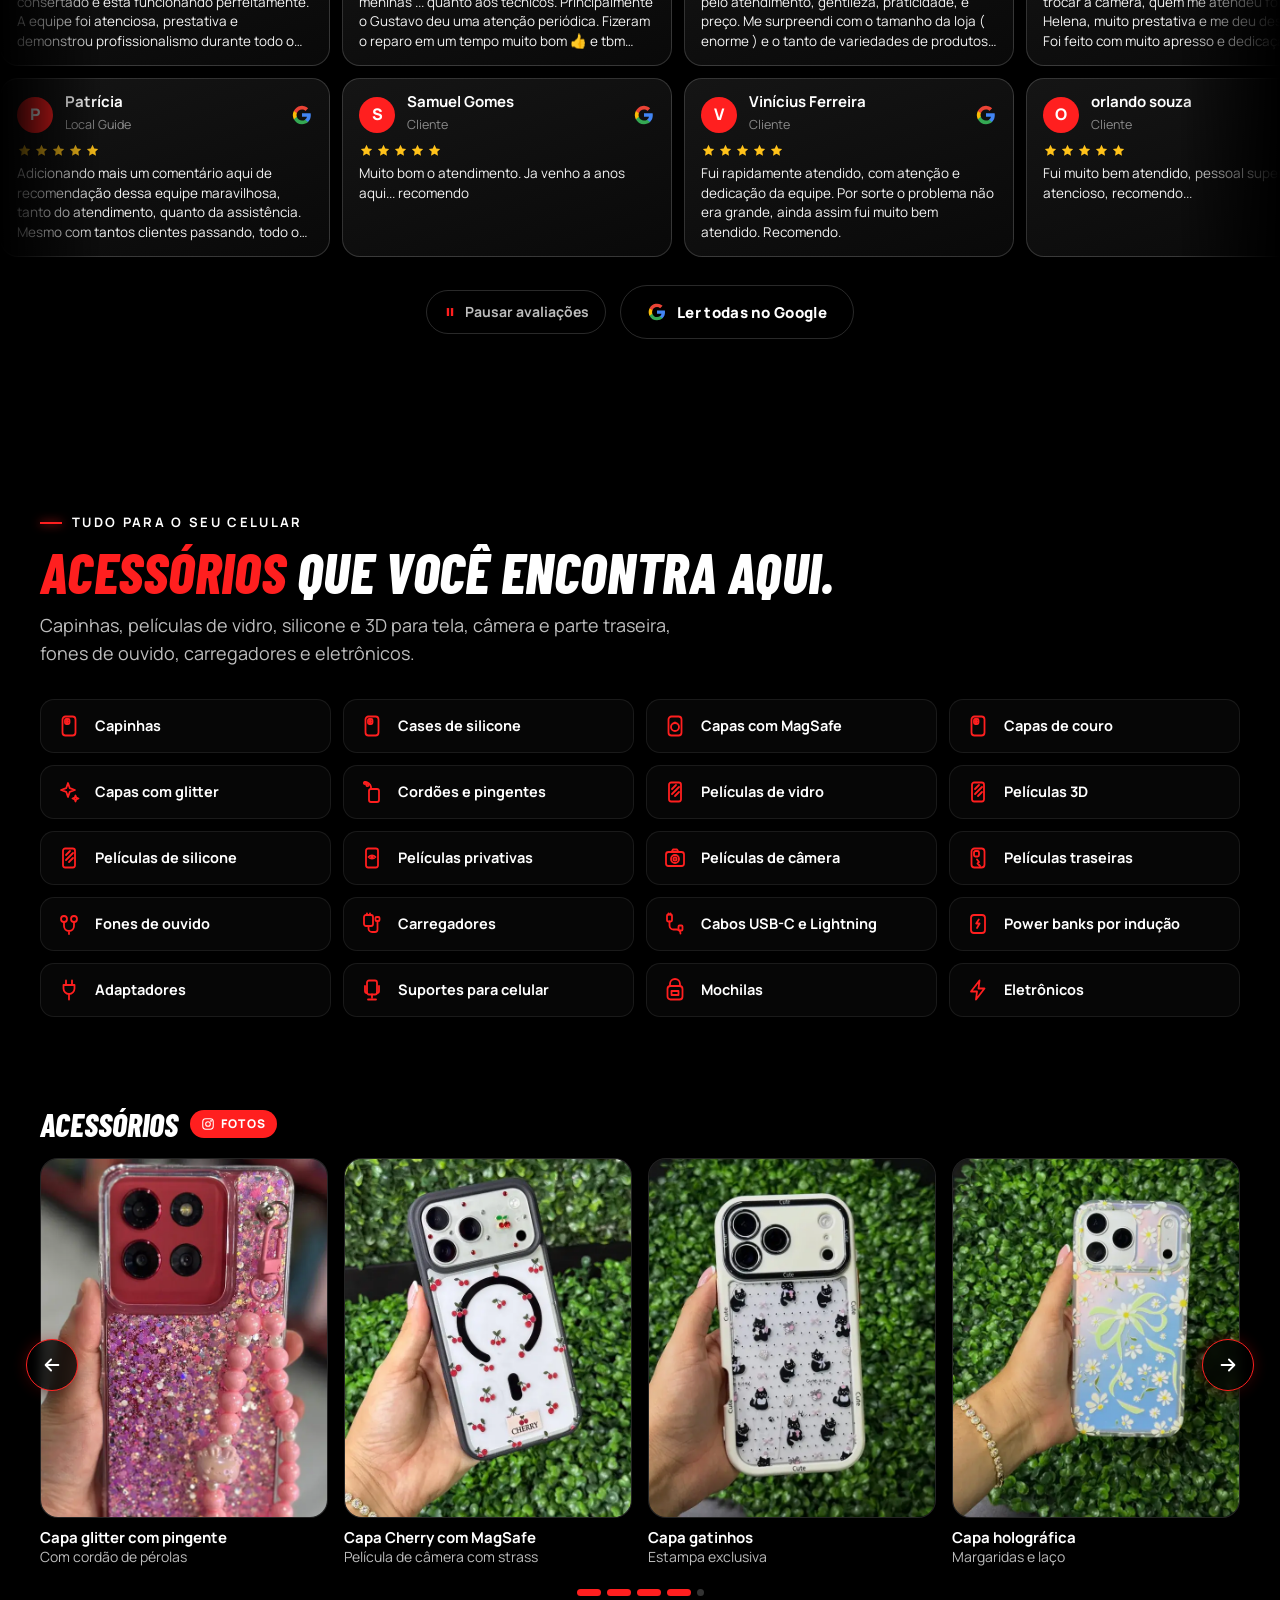
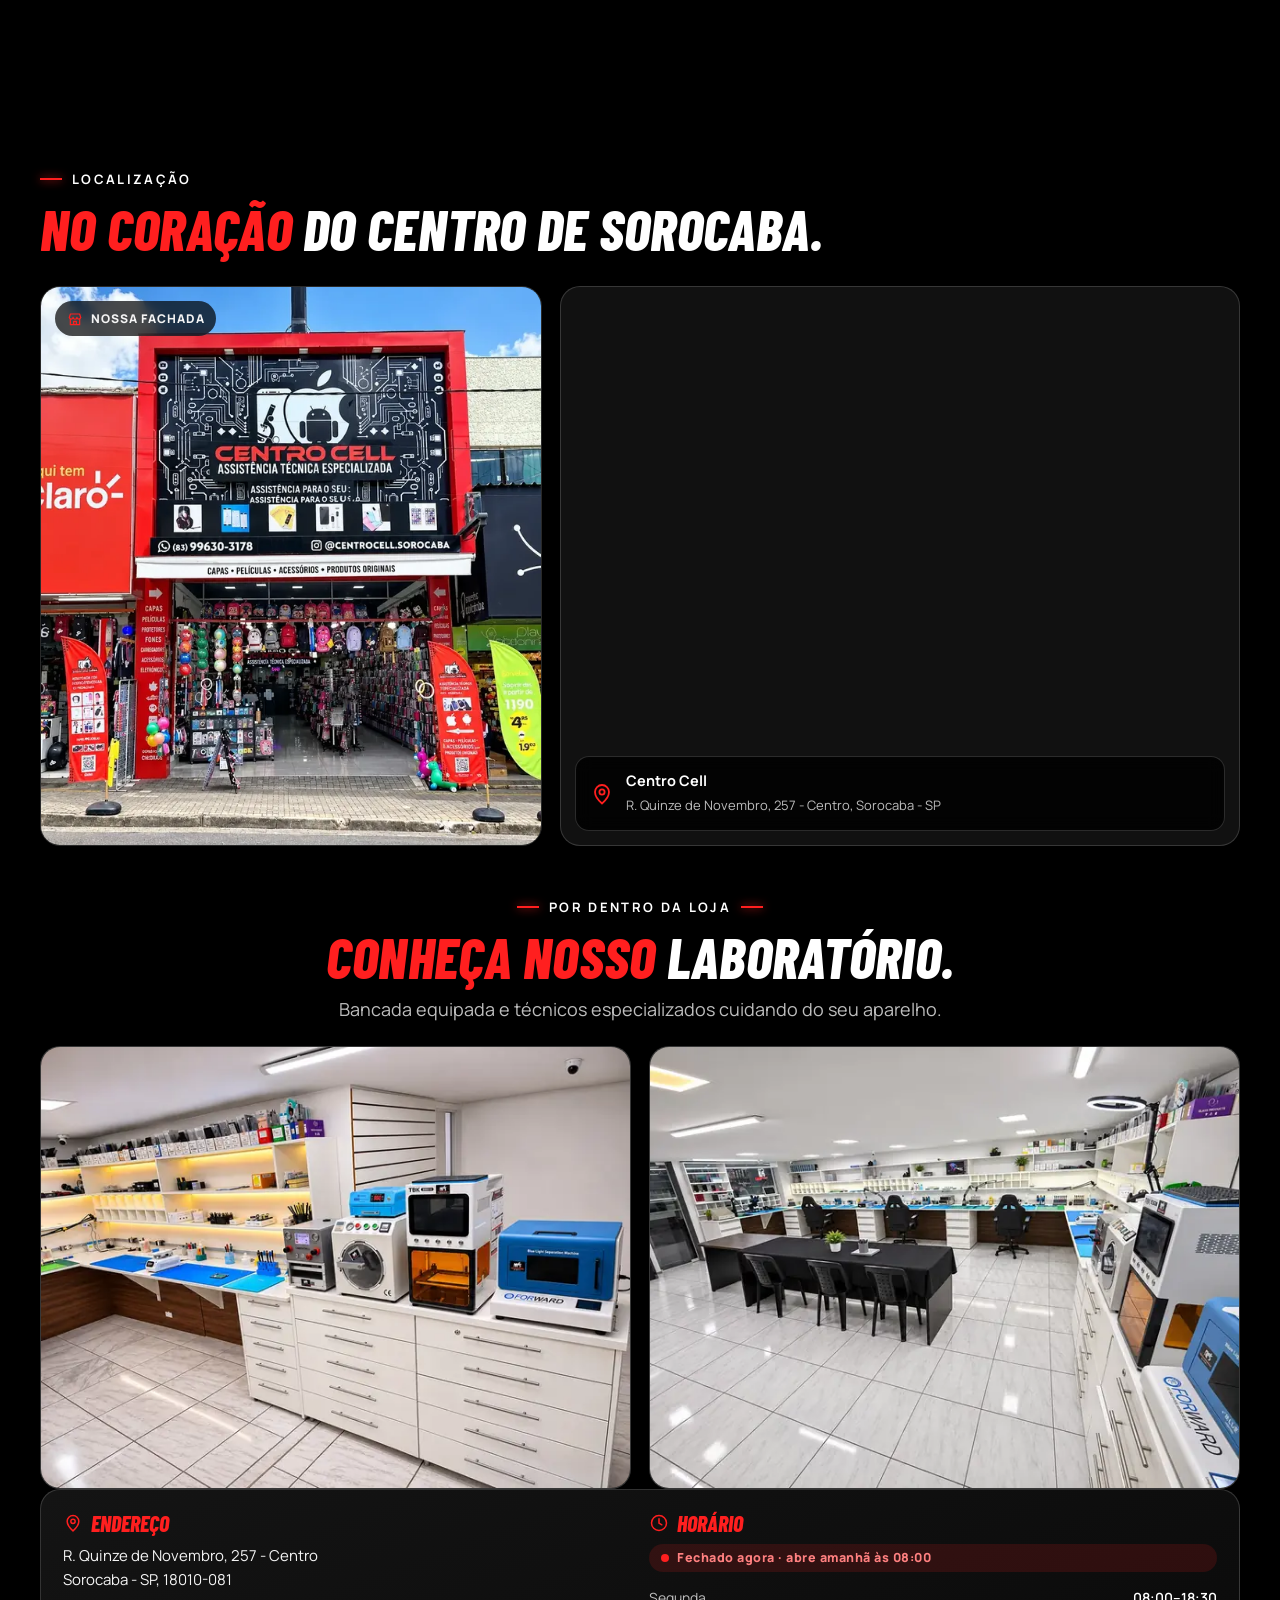
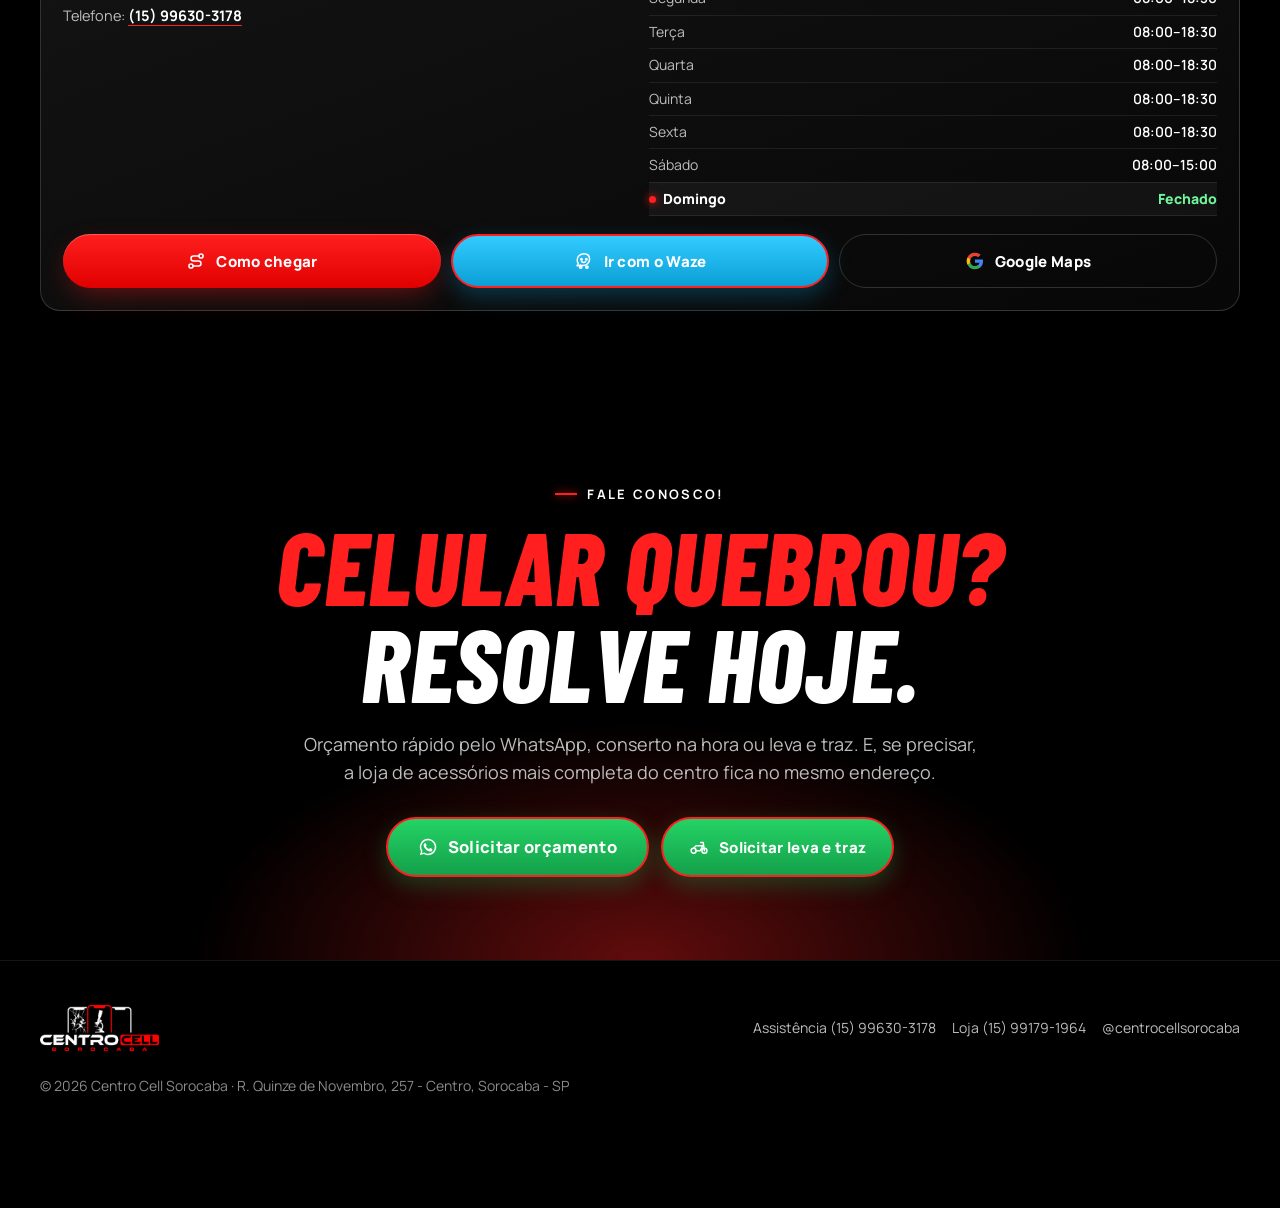
==== commit 09cdc522: "Domínio centrocellsorocaba.com.br nas metatags, robots e sitemap Co-Authored-By: Claude Sonnet 5.5 <" ====
--- a/index.html
+++ b/index.html
@@ -3,11 +3,10 @@
 <head>
 <meta charset="utf-8">
 <meta name="viewport" content="width=device-width, initial-scale=1, viewport-fit=cover">
-<!-- SEO: "https://TROCAR-PELO-LINK-DO-VERCEL.vercel.app" é um marcador. Troque pelo link de produção. -->
 <title>Centro Cell Sorocaba | Assistência técnica de celular e leva e traz</title>
 <meta name="description" content="Assistência técnica de celulares e tablets no Centro de Sorocaba: conserto na hora, sistema leva e traz e garantia. iPhone e Android. 5 estrelas no Google com mais de 3,4 mil avaliações.">
 <meta name="robots" content="index, follow, max-image-preview:large">
-<link rel="canonical" href="https://TROCAR-PELO-LINK-DO-VERCEL.vercel.app/">
+<link rel="canonical" href="https://centrocellsorocaba.com.br/">
 <link rel="icon" href="/favicon.ico" sizes="any">
 <link rel="icon" type="image/png" sizes="32x32" href="/assets/favicon-32.png">
 <link rel="icon" type="image/png" sizes="192x192" href="/assets/icon-192.png">
@@ -19,13 +18,13 @@
 <meta property="og:site_name" content="Centro Cell Sorocaba">
 <meta property="og:title" content="Centro Cell Sorocaba | Assistência técnica de celular e leva e traz">
 <meta property="og:description" content="Conserto de celular na hora, sistema leva e traz e garantia no Centro de Sorocaba. 5 estrelas no Google.">
-<meta property="og:url" content="https://TROCAR-PELO-LINK-DO-VERCEL.vercel.app/">
-<meta property="og:image" content="https://TROCAR-PELO-LINK-DO-VERCEL.vercel.app/og-image.jpg">
+<meta property="og:url" content="https://centrocellsorocaba.com.br/">
+<meta property="og:image" content="https://centrocellsorocaba.com.br/og-image.jpg">
 <meta property="og:image:width" content="1200">
 <meta property="og:image:height" content="1200">
 <meta property="og:image:alt" content="Logo da Centro Cell Sorocaba">
 <meta name="twitter:card" content="summary">
-<meta name="twitter:image" content="https://TROCAR-PELO-LINK-DO-VERCEL.vercel.app/og-image.jpg">
+<meta name="twitter:image" content="https://centrocellsorocaba.com.br/og-image.jpg">
 <link rel="preconnect" href="https://fonts.googleapis.com">
 <link rel="preconnect" href="https://fonts.gstatic.com" crossorigin>
 <link rel="preload" as="style" href="https://fonts.googleapis.com/css2?family=Barlow+Condensed:ital,wght@0,700;0,800;0,900;1,700;1,800;1,900&family=Manrope:wght@400;500;600;700;800&display=swap" onload="this.onload=null;this.rel='stylesheet'"><noscript><link rel="stylesheet" href="https://fonts.googleapis.com/css2?family=Barlow+Condensed:ital,wght@0,700;0,800;0,900;1,700;1,800;1,900&family=Manrope:wght@400;500;600;700;800&display=swap"></noscript>
@@ -34,8 +33,8 @@
   "@context": "https://schema.org",
   "@type": "MobilePhoneStore",
   "name": "Centro Cell Sorocaba",
-  "url": "https://TROCAR-PELO-LINK-DO-VERCEL.vercel.app/",
-  "image": "https://TROCAR-PELO-LINK-DO-VERCEL.vercel.app/assets/fotos/fachada.webp",
+  "url": "https://centrocellsorocaba.com.br/",
+  "image": "https://centrocellsorocaba.com.br/assets/fotos/fachada.webp",
   "description": "Assistência técnica especializada em celulares e tablets Apple e Android, com sistema leva e traz, eletrônicos e acessórios para celular no Centro de Sorocaba/SP.",
   "telephone": "+55 15 99630-3178",
   "address": {"@type": "PostalAddress", "streetAddress": "R. Quinze de Novembro, 257 - Centro", "addressLocality": "Sorocaba", "addressRegion": "SP", "postalCode": "18010-081", "addressCountry": "BR"},
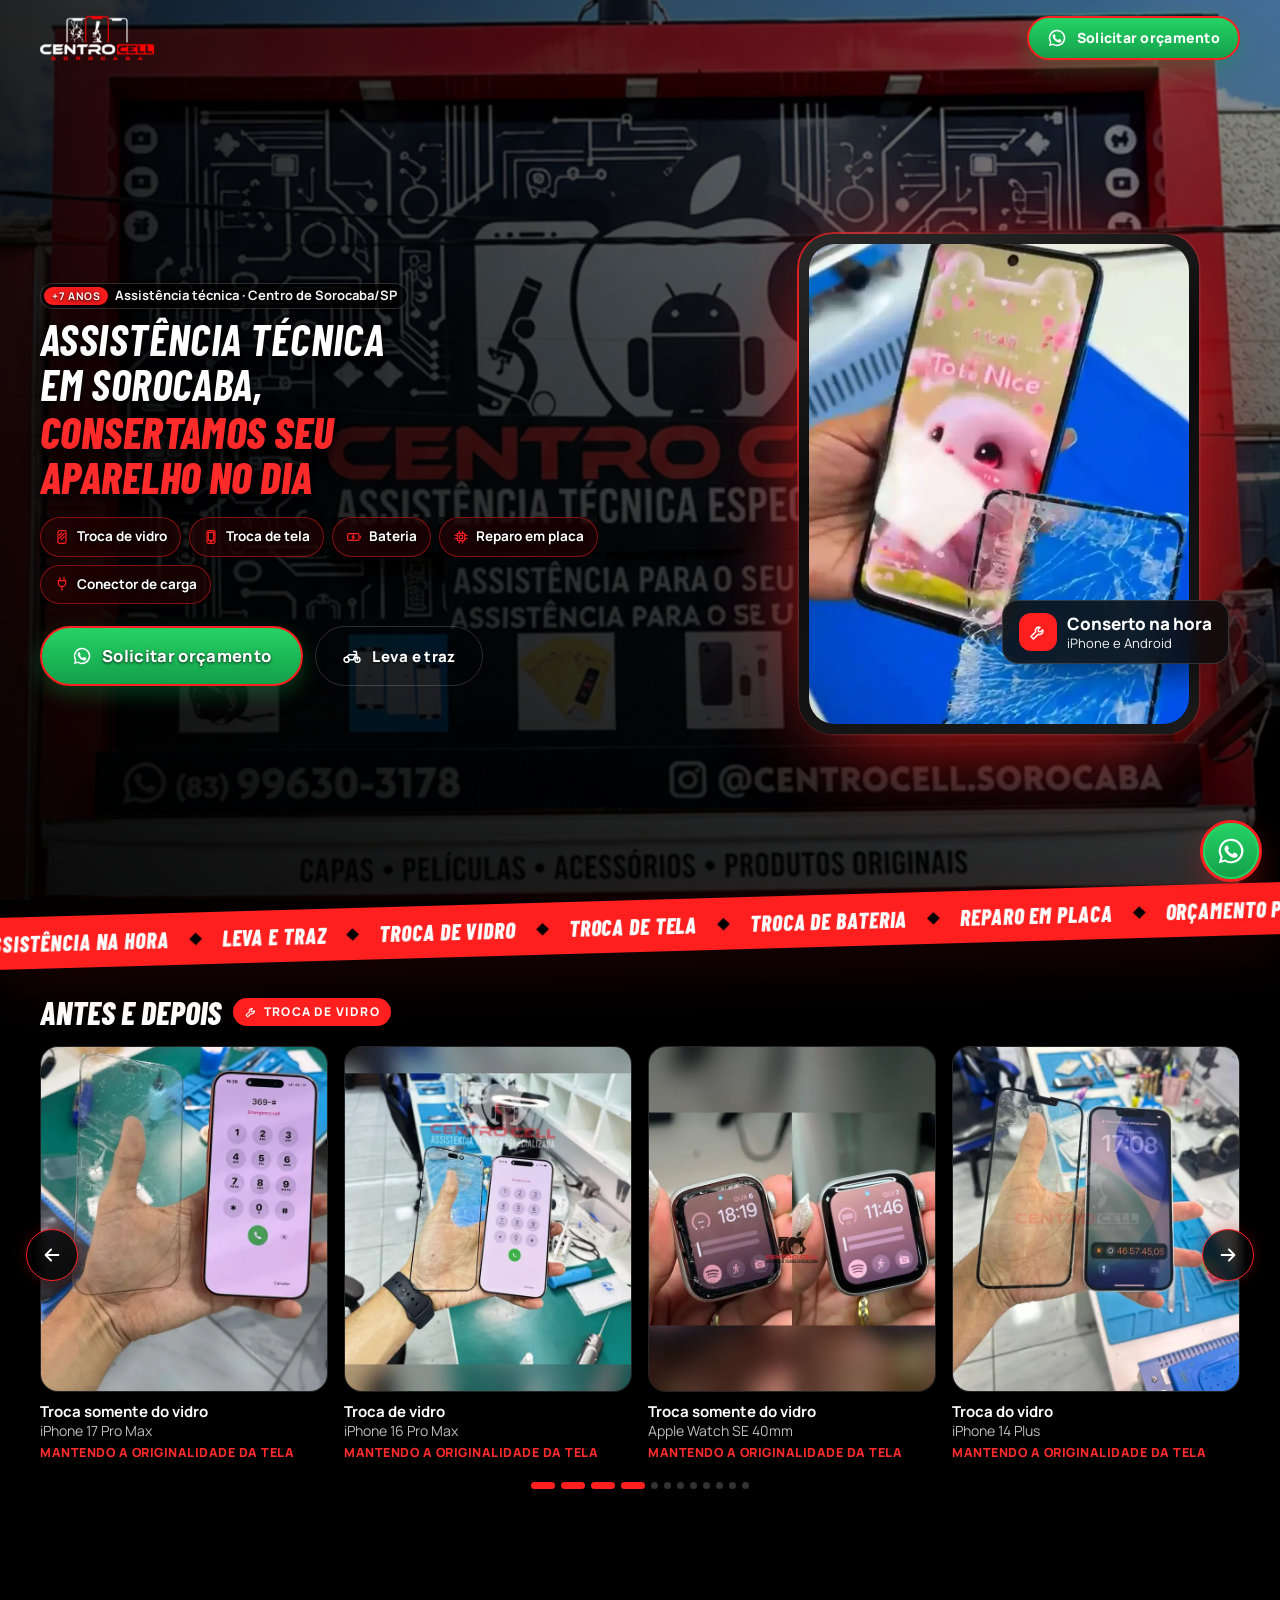
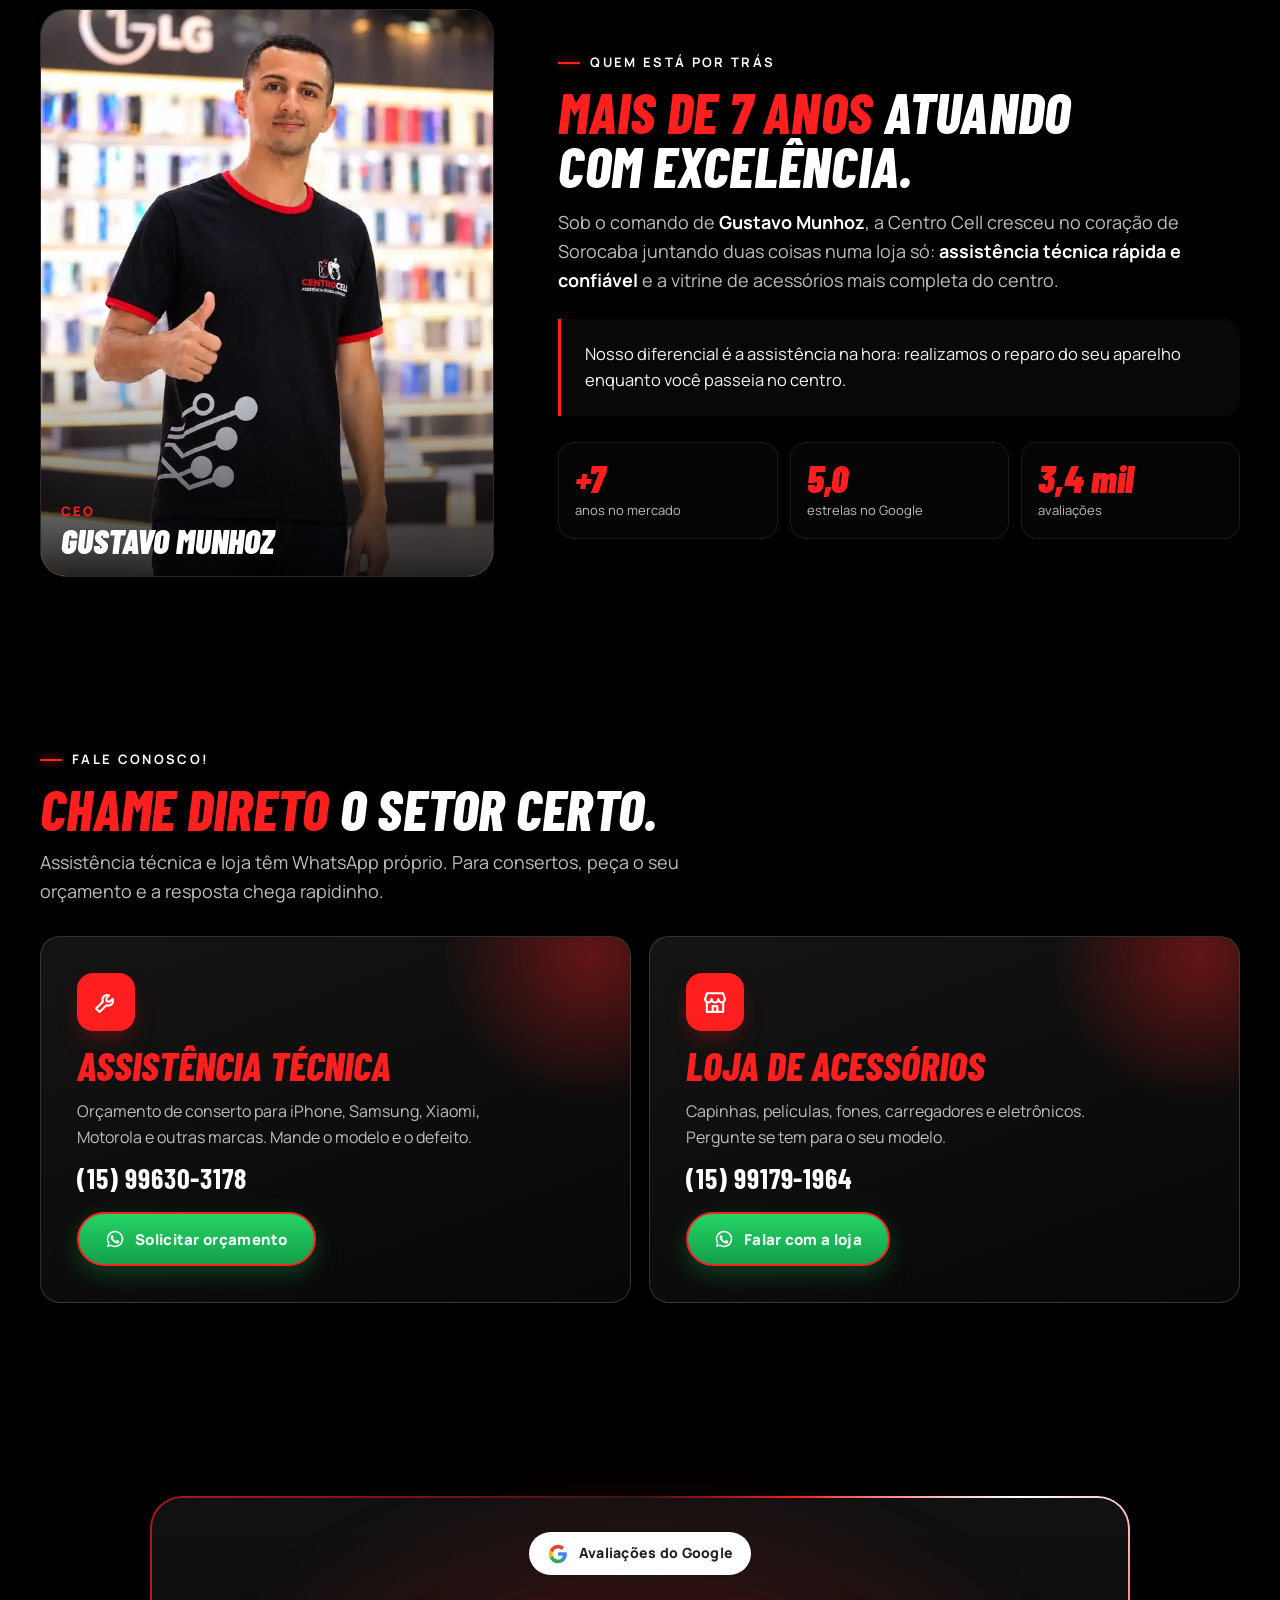
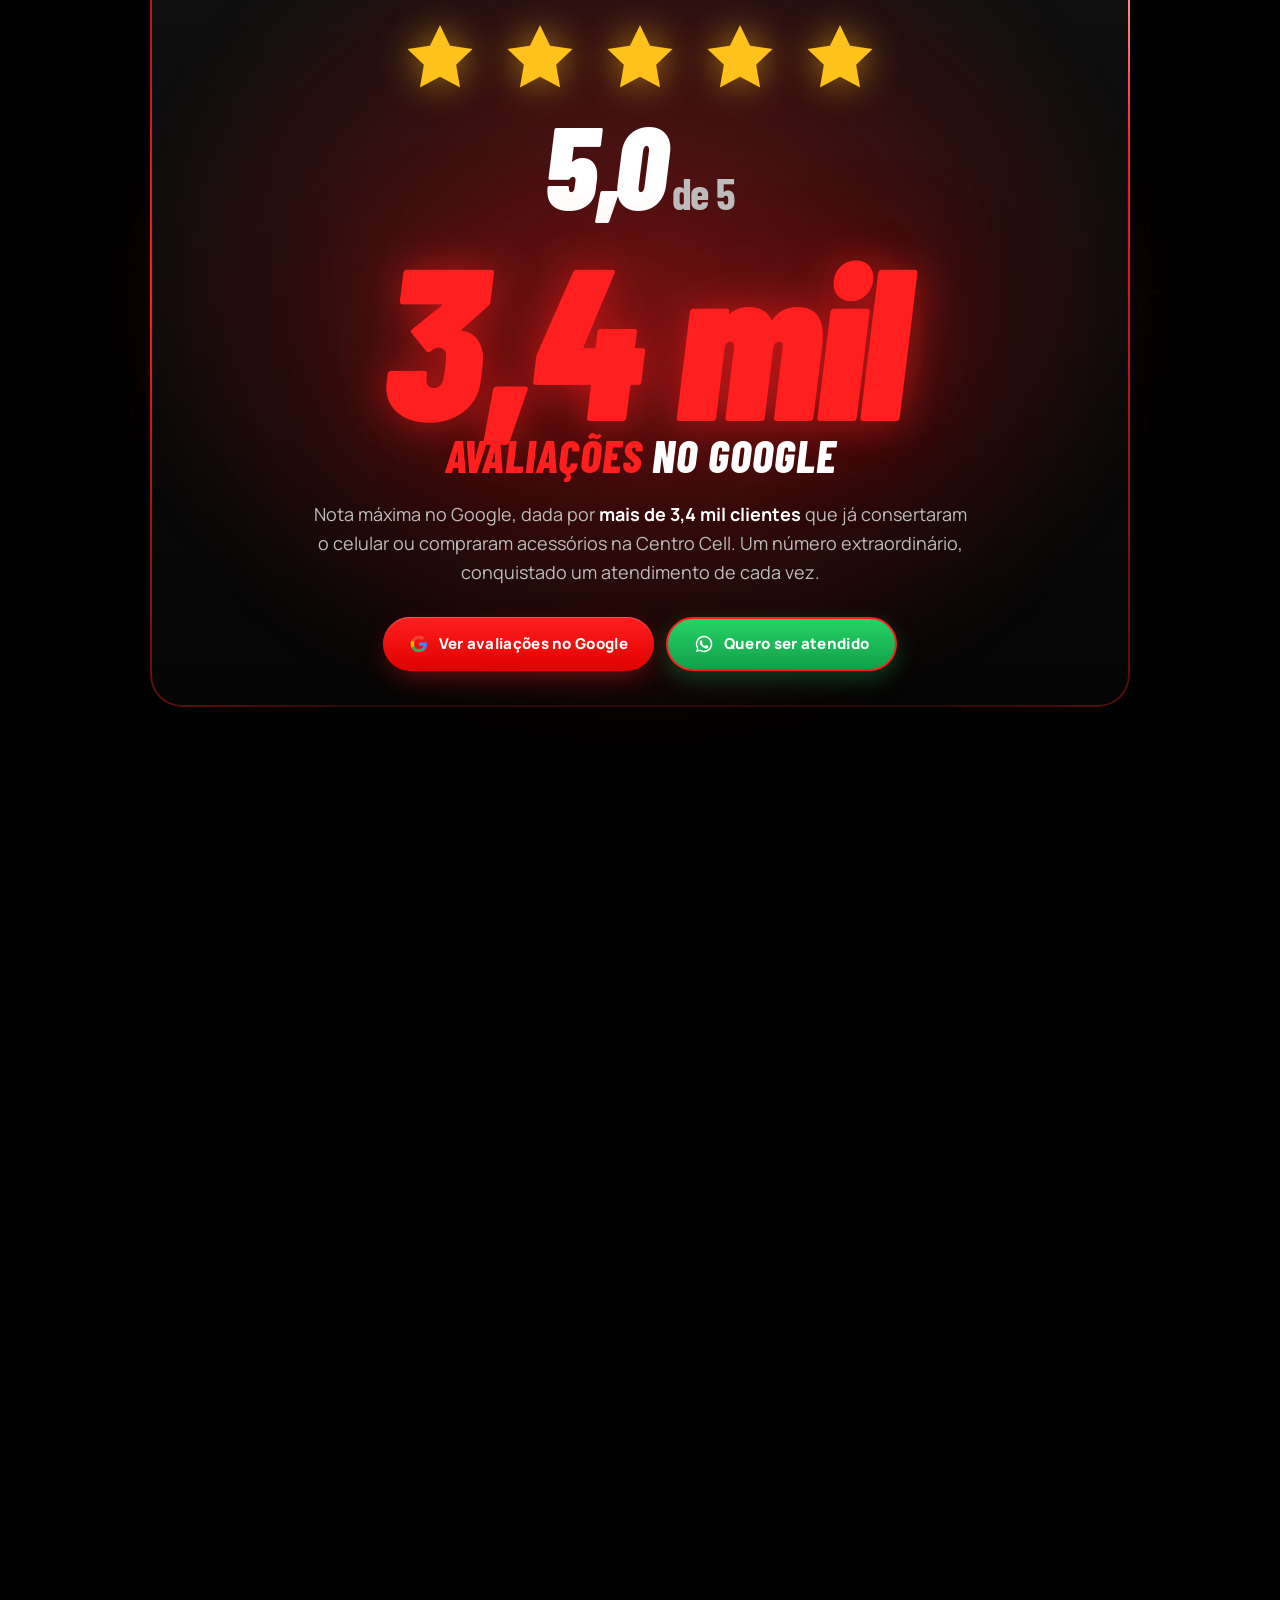
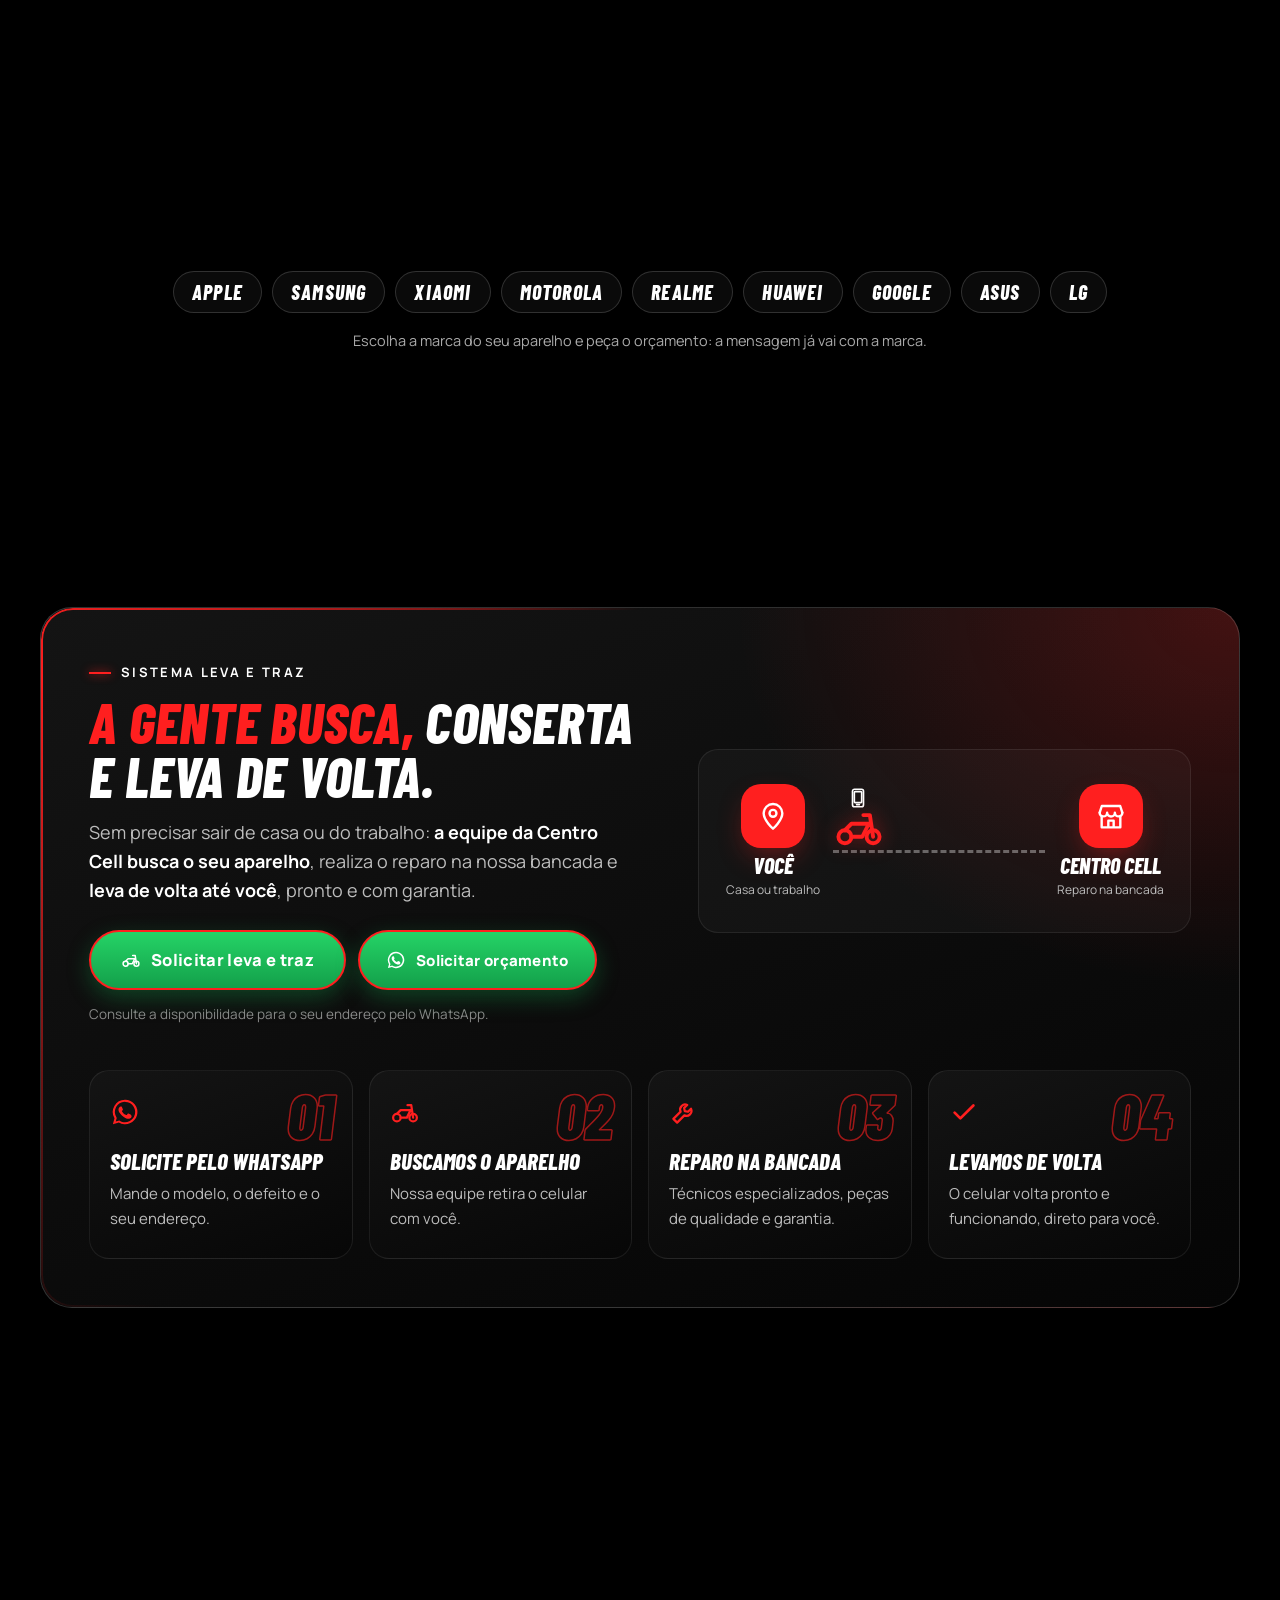
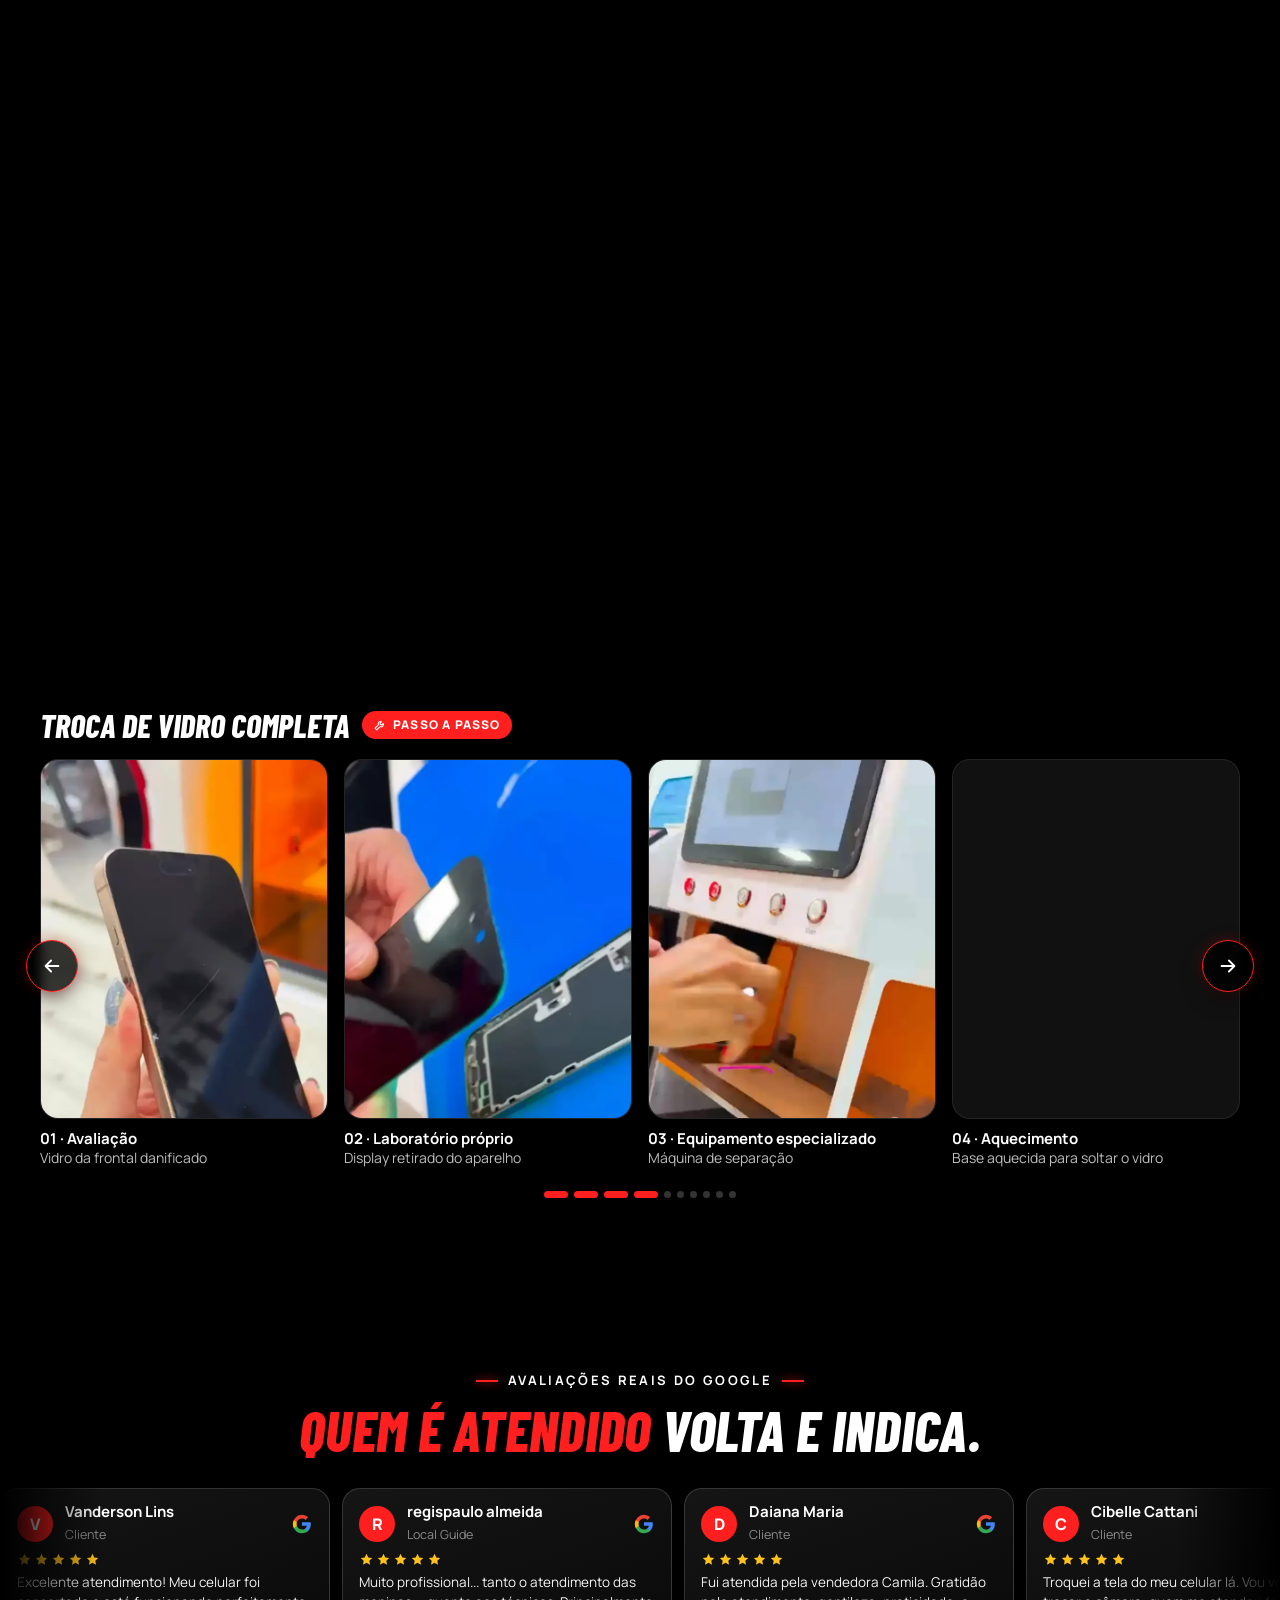
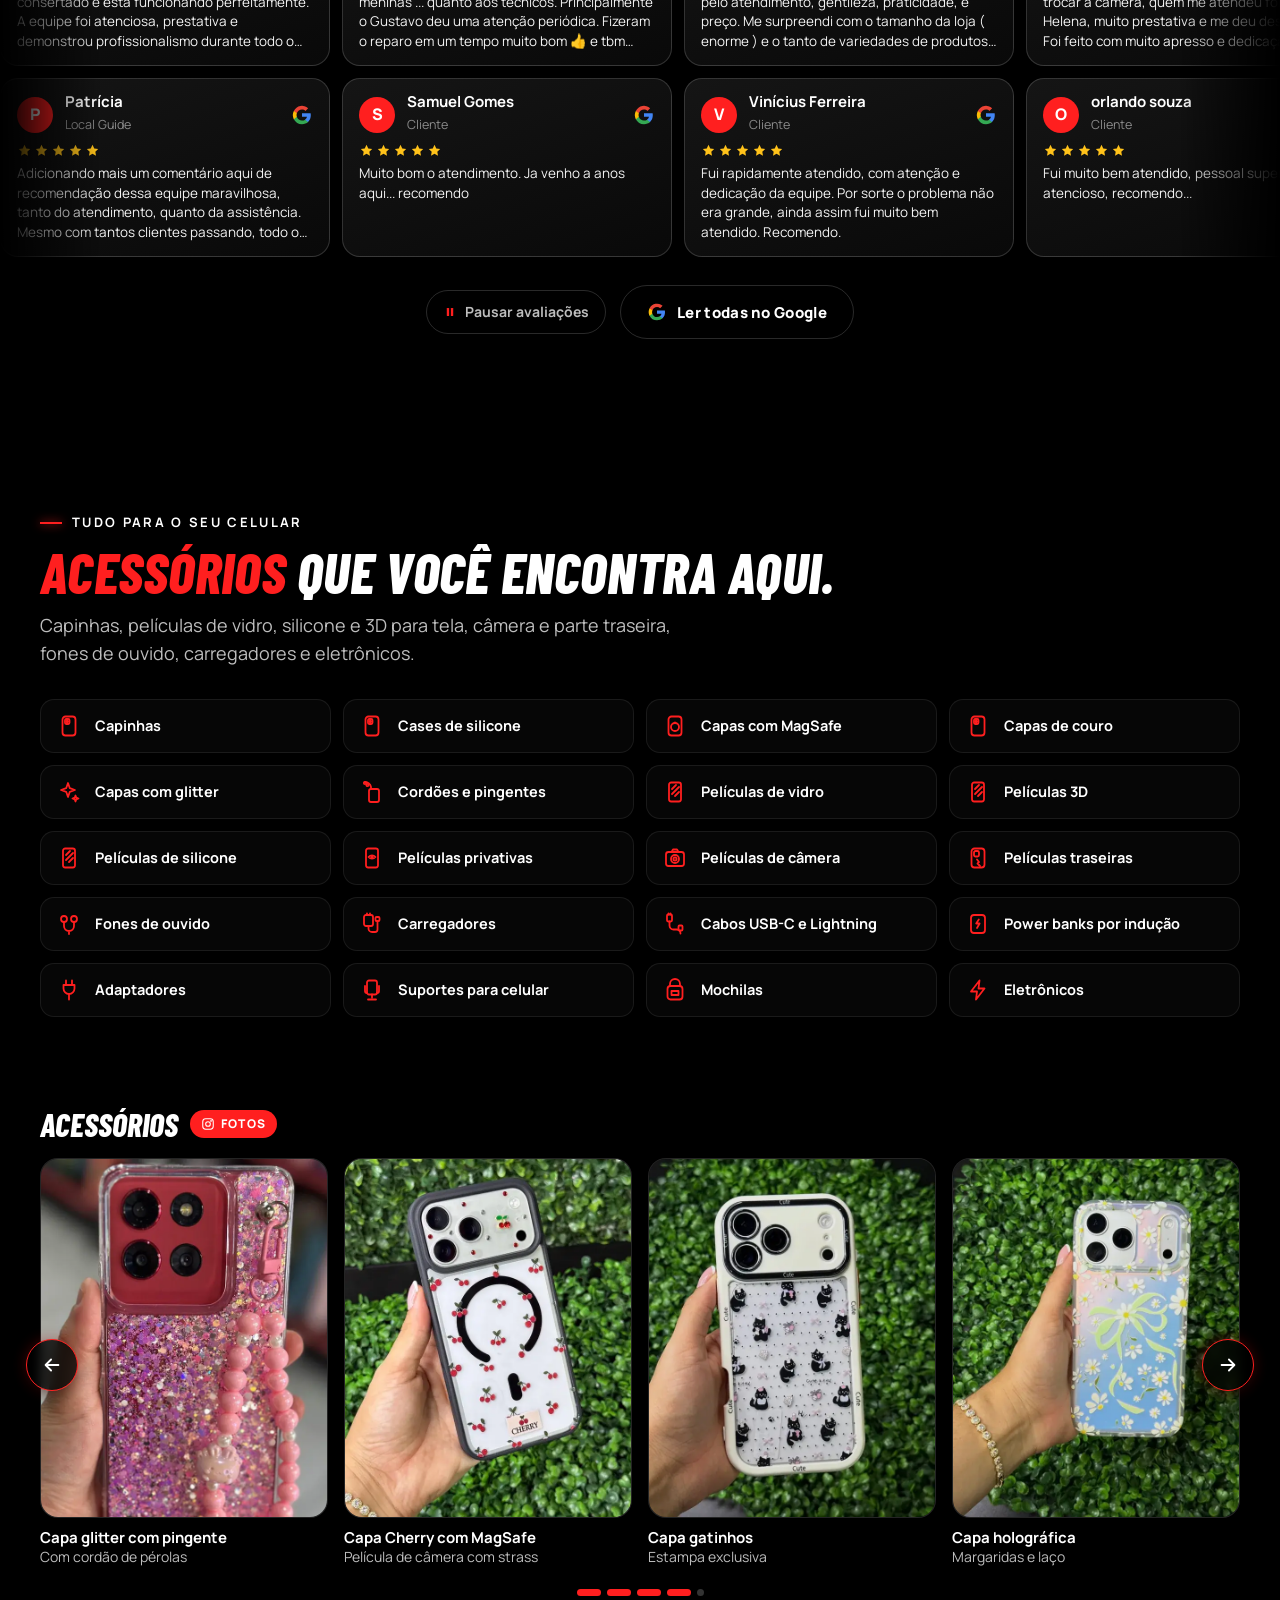
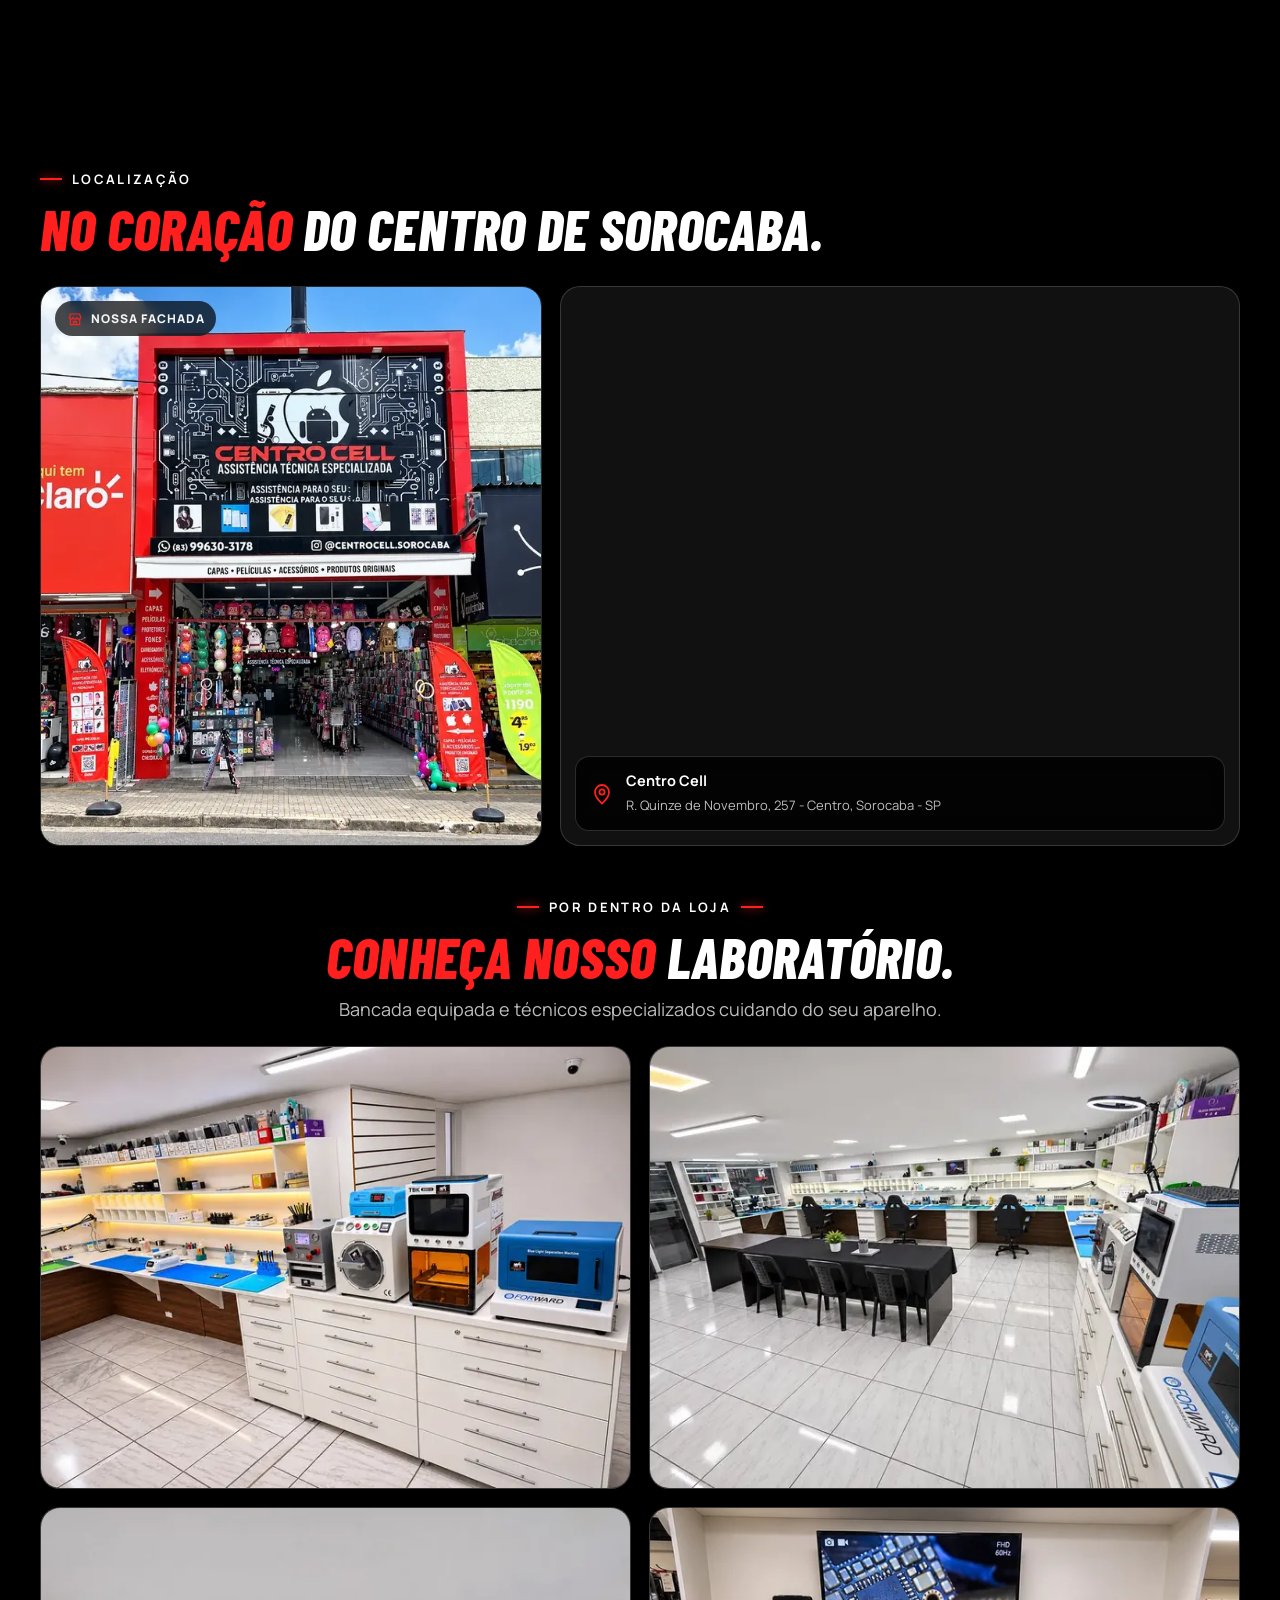
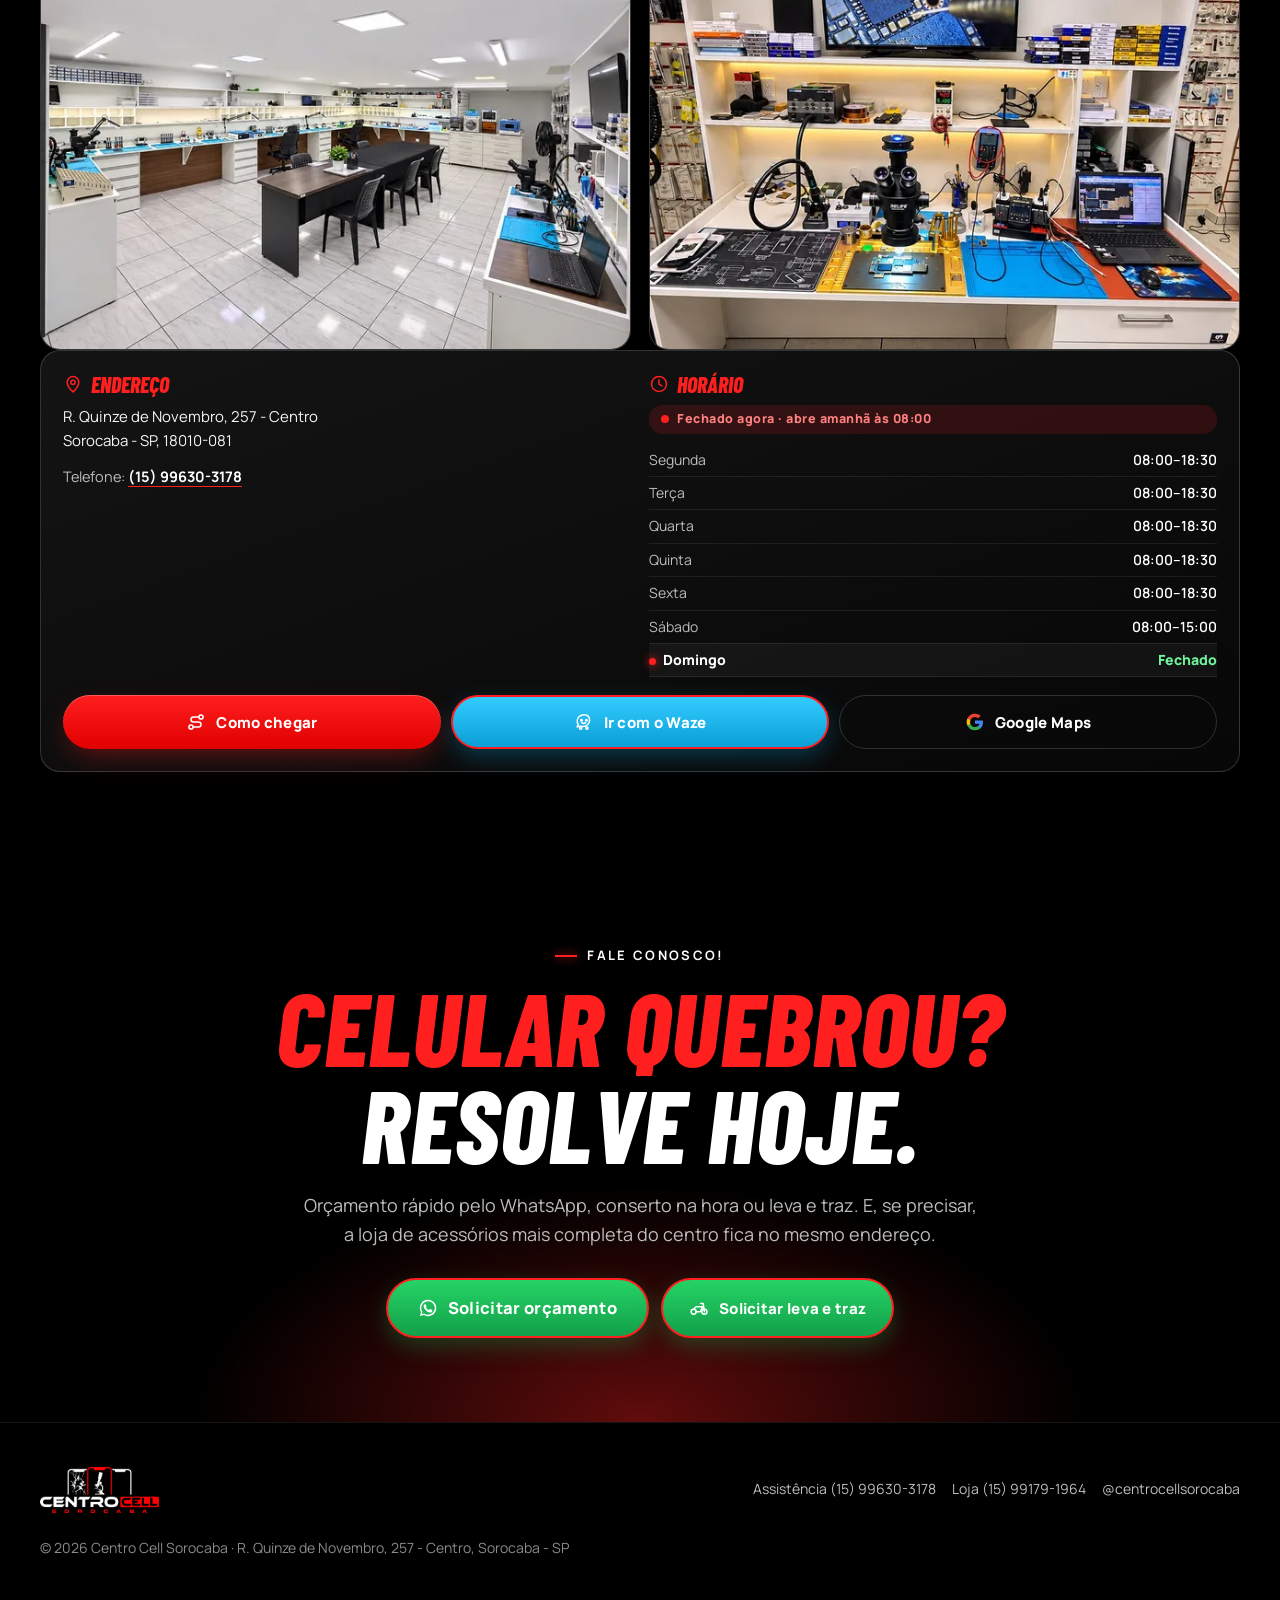
==== commit 696abef7: "Laboratório: adiciona mais duas fotos (grade 2x2) Co-Authored-By: Claude Sonnet 5.5 <noreply@anthrop" ====
--- a/index.html
+++ b/index.html
@@ -46,7 +46,7 @@
 }
 </script>
 <link rel="preload" href="assets/img/logo-640.webp" as="image" fetchpriority="high">
-<link rel="stylesheet" href="assets/style.css?v=20261125h">
+<link rel="stylesheet" href="assets/style.css?v=20261126a">
 </head>
 <body>
 <a class="skip" href="#inicio">Pular para o conteúdo</a>
@@ -479,6 +479,8 @@
       <div class="lab__grid">
         <figure><img src="assets/fotos/lab-1-640.webp" srcset="assets/fotos/lab-1-640.webp 640w, assets/fotos/lab-1.webp 1200w" sizes="(max-width:700px) 92vw, 560px" width="640" height="480" alt="Laboratório da Centro Cell com bancada de reparo" loading="lazy" decoding="async"></figure>
         <figure><img src="assets/fotos/lab-2-640.webp" srcset="assets/fotos/lab-2-640.webp 640w, assets/fotos/lab-2.webp 1200w" sizes="(max-width:700px) 92vw, 560px" width="640" height="480" alt="Técnico trabalhando na bancada do laboratório da Centro Cell" loading="lazy" decoding="async"></figure>
+        <figure><img src="assets/fotos/lab-3-640.webp" srcset="assets/fotos/lab-3-640.webp 640w, assets/fotos/lab-3.webp 1200w" sizes="(max-width:700px) 92vw, 560px" width="640" height="480" alt="Visão geral do laboratório da Centro Cell com bancadas de reparo" loading="lazy" decoding="async"></figure>
+        <figure><img src="assets/fotos/lab-4-640.webp" srcset="assets/fotos/lab-4-640.webp 640w, assets/fotos/lab-4.webp 1200w" sizes="(max-width:700px) 92vw, 560px" width="640" height="480" alt="Bancada de microssoldagem com microscópio e monitor no laboratório da Centro Cell" loading="lazy" decoding="async"></figure>
       </div>
     </div>
     </div>
@@ -545,6 +547,6 @@
   <button class="wa__btn" type="button" aria-label="Falar no WhatsApp" aria-expanded="false" aria-controls="wa-menu"><svg aria-hidden="true"><use href="#i-wa"/></svg></button>
 </div>
 
-<script src="assets/script.js?v=20261125h" defer></script>
+<script src="assets/script.js?v=20261126a" defer></script>
 </body>
 </html>
